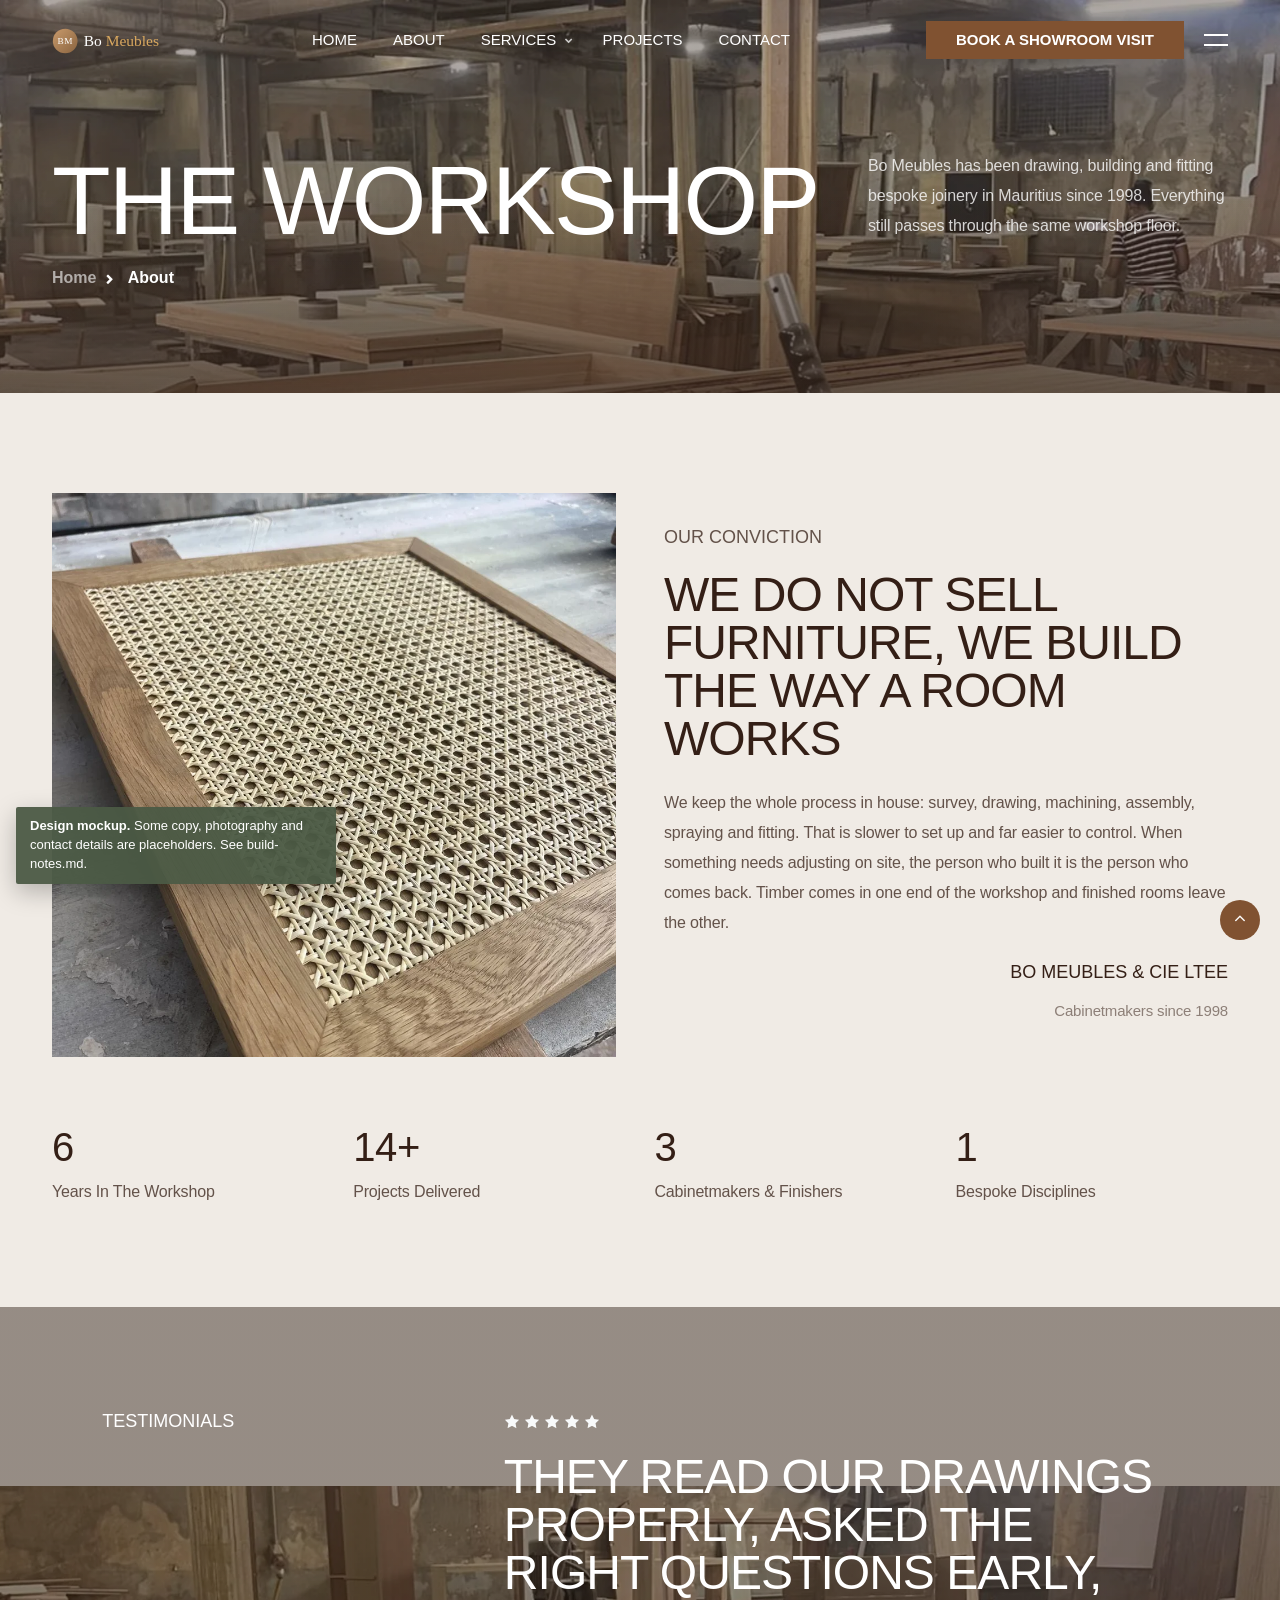
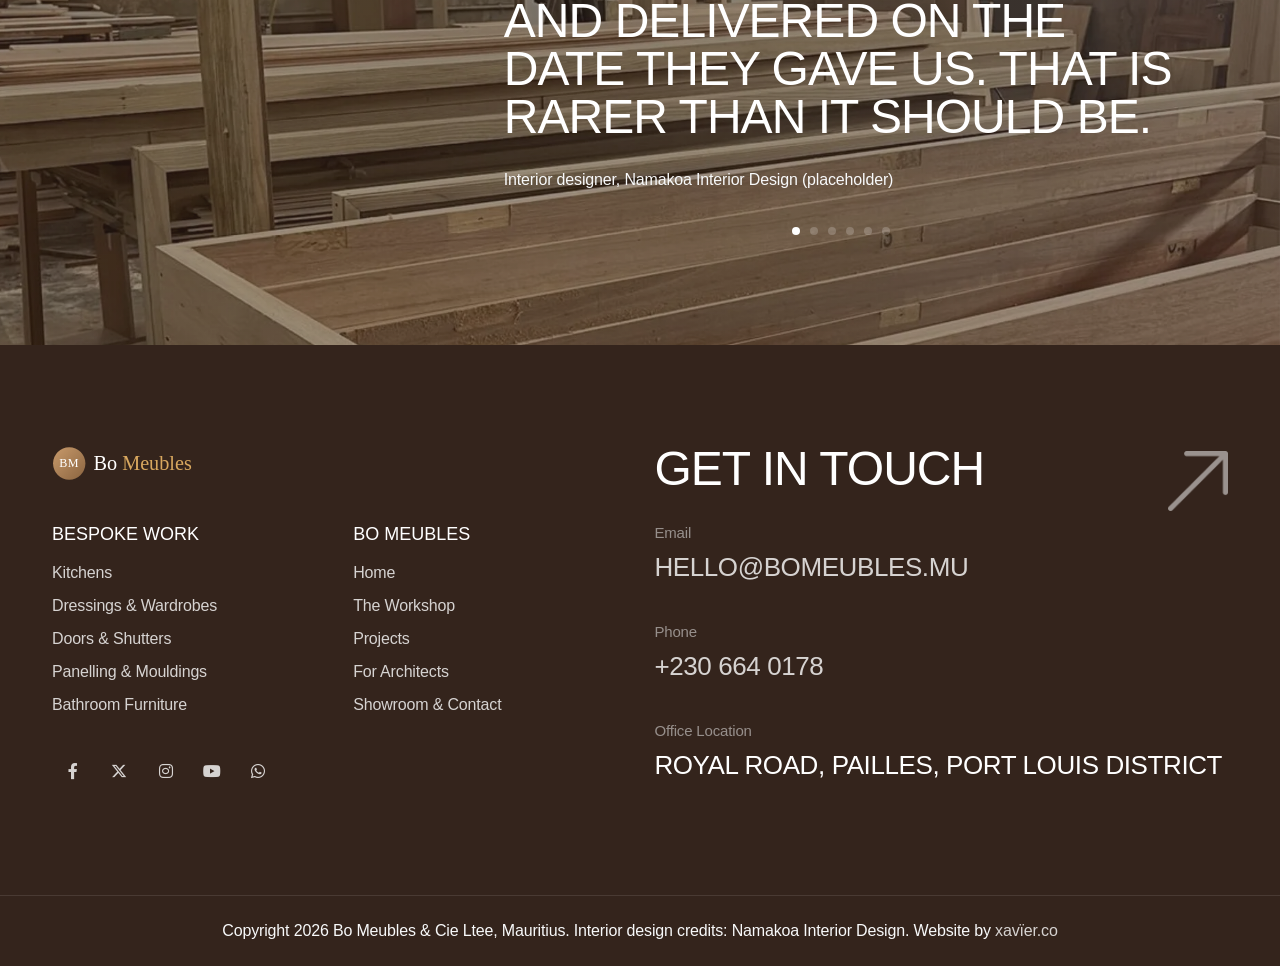
==== about.html @ 4d164673 "Bo Meubles website mockup Static HTML mockup: home, about, services, projects, contact, plus the des" ====
<!DOCTYPE html>
<html lang="en-GB">

<head>
    <title>The workshop | Bo Meubles, Mauritius</title>
    <link rel="icon" href="images/logo.svg" type="image/svg+xml">
    <meta content="text/html;charset=utf-8" http-equiv="Content-Type">
    <meta content="width=device-width, initial-scale=1.0" name="viewport" >
    <meta content="Inside the Bo Meubles workshop: cabinetmakers, finishers and fitters building bespoke joinery in Mauritius since 1998." name="description" >
    <meta content="bespoke furniture Mauritius, made to measure kitchens, cabinetmaker, joinery, dressings, wardrobes" name="keywords" >
    <meta content="Bo Meubles &amp; Cie Ltee" name="author" >
    <!-- CSS Files
    ================================================== -->
    <link href="css/bootstrap.min.css" rel="stylesheet" type="text/css" id="bootstrap">
    <link href="css/plugins.css" rel="stylesheet" type="text/css" >
    <link href="css/style.css" rel="stylesheet" type="text/css" >
    <link href="css/coloring.css" rel="stylesheet" type="text/css" >
    <!-- color scheme -->
    <link id="colors" href="css/colors/scheme-01.css" rel="stylesheet" type="text/css" >
    <link href="css/bo-meubles.css" rel="stylesheet" type="text/css">

</head>

<body>

        <a class="skip-link" href="#content">Skip to content</a>

        <!-- Mockup banner. Remove this div and the .mock-note rule at build. -->
        <div class="mock-note"><strong>Design mockup.</strong> Some copy, photography and contact details are placeholders. See build-notes.md.</div>

        <!-- header begin -->
        <header class="transparent">
            <div class="container">
                <div class="row">
                    <div class="col-md-12">
                        <div class="de-flex sm-pt10">
                            <div class="de-flex-col">
                                <!-- logo begin -->
                                <div id="logo">
                                    <a href="index.html">
                                        <img class="logo-main" src="images/logo-white.svg" alt="Bo Meubles" >
                                        <img class="logo-scroll" src="images/logo-white.svg" alt="Bo Meubles" >
                                        <img class="logo-mobile" src="images/logo-white.svg" alt="Bo Meubles" >
                                    </a>
                                </div>
                                <!-- logo end -->
                            </div>
                            <div class="de-flex-col header-col-mid">
                                <!-- mainemenu begin -->
                                <ul id="mainmenu">
                                    <li><a class="menu-item" href="index.html">Home</a></li>
                                    <li><a class="menu-item" href="about.html">About</a></li>
                                    <li><a class="menu-item" href="services.html">Services</a>
                                        <ul>
                                            <li><a href="services.html#kitchens">Kitchens</a></li>
                                            <li><a href="services.html#dressings">Dressings &amp; Wardrobes</a></li>
                                            <li><a href="services.html#doors">Doors, Shutters &amp; Screens</a></li>
                                            <li><a href="services.html#panelling">Panelling &amp; Mouldings</a></li>
                                            <li><a href="services.html#bathroom">Bathroom Furniture</a></li>
                                        </ul>
                                    </li>
                                    <li><a class="menu-item" href="projects.html">Projects</a></li>
                                    <li><a class="menu-item" href="contact.html">Contact</a></li>
                                </ul>
                                <!-- mainmenu end -->
                            </div>
                            <div class="de-flex-col">
                                <div class="menu_side_area">
                                    <a href="contact.html" class="btn-main fx-slide"><span>Book a Showroom Visit</span></a>
                                    <span id="menu-btn"></span>
                                </div>

                                <div id="btn-extra">
                                    <span></span>
                                    <span></span>
                                </div>
                            </div>
                        </div>
                    </div>
                </div>
            </div>
        </header>
        <!-- header close -->
        
        <!-- content begin -->
        <main id="main-content">

            <a href="#" id="back-to-top"></a>
                    
            <!-- page preloader begin -->
            <div id="de-loader"></div>
            <!-- page preloader close -->

            <section class="bg-dark text-light relative jarallax">
                <img src="images/background/2.webp" alt="The main workshop bay with benches and machinery" class="jarallax-img">
                <div class="container relative z-2">
                    <div class="row gy-4 gx-5 align-items-center">
                        <div class="col-md-8">
                            <div class="spacer-double sm-hide"></div>
                            <h1 class="mb-3 wow fadeInUp" data-wow-delay=".2s">The Workshop</h1>
                            <ul class="crumb wow fadeInUp">
                                <li><a href="index.html">Home</a></li>
                                <li class="active">About</li>
                            </ul>   
                        </div>
                        <div class="col-md-4">
                            <p class="mb-0 wow fadeInRight" data-wow-delay=".2s">
                                Bo Meubles has been drawing, building and fitting bespoke joinery in Mauritius since 1998. Everything still passes through the same workshop floor.
                            </p>
                        </div>
                    </div>
                </div>
                <div class="gradient-edge-bottom h-50 op-6"></div>
                <div class="sw-overlay op-5"></div>
            </section>

            <section>
                <div class="container">
                    <div class="row g-4 gx-5 justify-content-end align-items-center">
                        <div class="col-md-6">
                            <div class="relative wow zoomIn overflow-hidden rounded-1">
                                <img src="images/misc/s1.webp" alt="Woven cane panel set into a solid oak frame on the workshop floor" class="w-100 rounded-1 wow scaleIn">
                            </div>
                        </div>
                        <div class="col-md-6">
                            <div class="subtitle">Our Conviction</div>
                            <h2 class="wow fadeInRight" data-wow-delay=".2s">We do not sell furniture, we build the way a room works</h2>
                            <p class="wow fadeInRight" data-wow-delay=".4s">We keep the whole process in house: survey, drawing, machining, assembly, spraying and fitting. That is slower to set up and far easier to control. When something needs adjusting on site, the person who built it is the person who comes back. Timber comes in one end of the workshop and finished rooms leave the other.</p>
                            <div class="text-end wow fadeInRight" data-wow-delay=".6s">
                                <h3 class="hs-5">Bo Meubles &amp; Cie Ltee</h3>
                                <div class="fs-15 op-7">Cabinetmakers since 1998</div>
                            </div>
                        </div>
                    </div>

                    <div class="spacer-double"></div>

                    <div class="row g-4">
                        <div class="col-md-3 col-sm-6">
                            <div class="de_count wow fadeInRight" data-wow-delay=".0s">
                                <h3 class="fs-40 mb-0"><span class="timer" data-to="27" data-speed="3000">0</span></h3>
                                Years In The Workshop
                            </div>
                        </div>
                        <div class="col-md-3 col-sm-6">
                            <div class="de_count wow fadeInRight" data-wow-delay=".2s">
                                <h3 class="fs-40 mb-0"><span class="timer" data-to="60" data-speed="3000">0</span>+</h3>
                                Projects Delivered
                            </div>
                        </div>
                        <div class="col-md-3 col-sm-6">
                            <div class="de_count wow fadeInRight" data-wow-delay=".4s">
                                <h3 class="fs-40 mb-0"><span class="timer" data-to="14" data-speed="3000">0</span></h3>
                                Cabinetmakers &amp; Finishers
                            </div>
                        </div>
                        <div class="col-md-3 col-sm-6">
                            <div class="de_count wow fadeInRight" data-wow-delay=".6s">
                                <h3 class="fs-40 mb-0"><span class="timer" data-to="5" data-speed="3000">0</span></h3>
                                Bespoke Disciplines
                            </div>
                        </div>
                    </div>
                </div>
            </section>

            <section class="text-light jarallax">
                <img src="images/background/1.webp" alt="Stacks of prepared timber inside the Bo Meubles workshop" class="jarallax-img">
                <div class="sw-overlay op-6"></div>
                <div class="container relative z-2">
                    <div class="row g-4 justify-content-center">
                        <div class="col-md-4">
                            <div class="subtitle">
                                Testimonials
                            </div>
                        </div>
                        <div class="col-md-7">
                            <div class="owl-single-dots owl-carousel owl-theme">
                                <div class="item">
                                    <span class="d-stars d-block mb-3">
                                        <i class="icofont-star"></i>
                                        <i class="icofont-star"></i>
                                        <i class="icofont-star"></i>
                                        <i class="icofont-star"></i>
                                        <i class="icofont-star"></i>
                                    </span>
                                    <h2 class="mb-4 wow fadeInUp">They read our drawings properly, asked the right questions early, and delivered on the date they gave us. That is rarer than it should be.</h2>
                                    <span class="wow fadeInUp">Interior designer, Namakoa Interior Design (placeholder)</span>
                                </div>
                                <div class="item">
                                    <span class="d-stars d-block mb-3">
                                        <i class="icofont-star"></i>
                                        <i class="icofont-star"></i>
                                        <i class="icofont-star"></i>
                                        <i class="icofont-star"></i>
                                        <i class="icofont-star"></i>
                                    </span>
                                    <h2 class="mb-4 wow fadeInUp">Our kitchen has an awkward angle in one corner. Nobody else wanted to touch it. Bo Meubles made it look deliberate.</h2>
                                    <span class="wow fadeInUp">Private client, Black River (placeholder)</span>
                                </div>
                                <div class="item">
                                    <span class="d-stars d-block mb-3">
                                        <i class="icofont-star"></i>
                                        <i class="icofont-star"></i>
                                        <i class="icofont-star"></i>
                                        <i class="icofont-star"></i>
                                        <i class="icofont-star"></i>
                                    </span>
                                    <h2 class="mb-4 wow fadeInUp">They built the bar in Mauritius, shipped it to Rodrigues and fitted it themselves. The whole job was one phone number.</h2>
                                    <span class="wow fadeInUp">Operations manager, Tekoma Boutik Hotel (placeholder)</span>
                                </div>
                                <div class="item">
                                    <span class="d-stars d-block mb-3">
                                        <i class="icofont-star"></i>
                                        <i class="icofont-star"></i>
                                        <i class="icofont-star"></i>
                                        <i class="icofont-star"></i>
                                        <i class="icofont-star"></i>
                                    </span>
                                    <h2 class="mb-4 wow fadeInUp">The shop drawings came back dimensioned and on time, so the site programme never slipped because of joinery.</h2>
                                    <span class="wow fadeInUp">Project architect, Moka (placeholder)</span>
                                </div>
                                <div class="item">
                                    <span class="d-stars d-block mb-3">
                                        <i class="icofont-star"></i>
                                        <i class="icofont-star"></i>
                                        <i class="icofont-star"></i>
                                        <i class="icofont-star"></i>
                                        <i class="icofont-star"></i>
                                    </span>
                                    <h2 class="mb-4 wow fadeInUp">Two years on, every drawer still closes the way it did on the first day. That is what we paid for.</h2>
                                    <span class="wow fadeInUp">Private client, Mont Choisy (placeholder)</span>
                                </div>
                                <div class="item">
                                    <span class="d-stars d-block mb-3">
                                        <i class="icofont-star"></i>
                                        <i class="icofont-star"></i>
                                        <i class="icofont-star"></i>
                                        <i class="icofont-star"></i>
                                        <i class="icofont-star"></i>
                                    </span>
                                    <h2 class="mb-4 wow fadeInUp">We asked them to match a cornice profile from an old colonial house. They machined it and you cannot tell the new from the old.</h2>
                                    <span class="wow fadeInUp">Private client, Port Louis (placeholder)</span>
                                </div>
                            </div>
                        </div>
                    </div>
                </div>
            </section>
            
            <!-- Blog section removed: Bo Meubles has no blog. See build-notes.md. -->
            

            
            
        </main>
        <!-- content close -->

        <!-- overlay content begin -->
        <div id="extra-wrap" class="bg-dark text-light">
            <div id="btn-close">
                <span></span>
                <span></span>
            </div>

            <div id="extra-content">
                <img src="images/logo-white.svg" alt="Bo Meubles" class="w-150px">

                <div class="spacer-30-line"></div>

                <h4 class="mb-3">Selected Work</h4>

                <div class="row g-4">
                    <div class="col-lg-6">
                        <div class="hover">
                            <div class="relative overflow-hidden">
                                <a href="projects.html" class="d-block hover relative text-light">
                                    <img src="images/misc/up-right-arrow.webp" class="abs w-40 p-4 z-2 top-0 end-0 p-4 hover-op-1" alt="">
                                    <div class="relative overflow-hidden rounded-1 wow scaleIn" data-wow-duration="1.5s">
                                        <img src="images/projects-wide/1.webp" alt="Arched built-in wall library with integrated lighting behind a rust coloured sofa" class="w-100 hover-scale-1-2">
                                    </div>
                                    <div class="gradient-edge-top op-5 h-70"></div>
                                </a>
                            </div>
                        </div>                            
                    </div>

                    <div class="col-lg-6">
                        <div class="hover">
                            <div class="relative overflow-hidden">
                                <a href="projects.html" class="d-block hover relative text-light">
                                    <img src="images/misc/up-right-arrow.webp" class="abs w-40 p-4 z-2 top-0 end-0 p-4 hover-op-1" alt="">
                                    <div class="relative overflow-hidden rounded-1 wow scaleIn" data-wow-duration="1.5s">
                                        <img src="images/projects-wide/2.webp" alt="Reception desk in stone and timber behind a slatted screen at the Necker offices" class="w-100 hover-scale-1-2">
                                    </div>
                                    <div class="gradient-edge-top op-5 h-70"></div>
                                </a>
                            </div>
                        </div>                            
                    </div>

                    <div class="col-lg-6">
                        <div class="hover">
                            <div class="relative overflow-hidden">
                                <a href="projects.html" class="d-block hover relative text-light">
                                    <img src="images/misc/up-right-arrow.webp" class="abs w-40 p-4 z-2 top-0 end-0 p-4 hover-op-1" alt="">
                                    <div class="relative overflow-hidden rounded-1 wow scaleIn" data-wow-duration="1.5s">
                                        <img src="images/projects-wide/3.webp" alt="Hotel bar with a dark timber counter and woven pendant lights at Tekoma" class="w-100 hover-scale-1-2">
                                    </div>
                                    <div class="gradient-edge-top op-5 h-70"></div>
                                </a>
                            </div>
                        </div>                            
                    </div>

                    <div class="col-lg-6">
                        <div class="hover">
                            <div class="relative overflow-hidden">
                                <a href="projects.html" class="d-block hover relative text-light">
                                    <img src="images/misc/up-right-arrow.webp" class="abs w-40 p-4 z-2 top-0 end-0 p-4 hover-op-1" alt="">
                                    <div class="relative overflow-hidden rounded-1 wow scaleIn" data-wow-duration="1.5s">
                                        <img src="images/projects-wide/4.webp" alt="Open plan living space with fitted joinery and a built-in timber desk" class="w-100 hover-scale-1-2">
                                    </div>
                                    <div class="gradient-edge-top op-5 h-70"></div>
                                </a>
                            </div>
                        </div>                            
                    </div>


                </div>

                <div class="spacer-30-line"></div>

                <h4 class="mb-3">What We Make</h4>

                <ul class="ul-check">
                    <li><a href="services.html#kitchens">Kitchens</a></li>
                    <li><a href="services.html#dressings">Dressings &amp; Wardrobes</a></li>
                    <li><a href="services.html#doors">Doors, Shutters &amp; Screens</a></li>
                    <li><a href="services.html#panelling">Panelling &amp; Mouldings</a></li>
                    <li><a href="services.html#bathroom">Bathroom Furniture</a></li>
                    <li><a href="services.html#commercial">Commercial Fit-Outs</a></li>
                </ul>


                <div class="spacer-30-line"></div>

                <h4>Contact Us</h4>
                <div><i class="icofont-clock-time me-2 id-color"></i>Monday to Friday 08.00 - 16.30, Saturday 08.00 - 12.00</div>
                <div><i class="icofont-location-pin me-2 id-color"></i>Royal Road, Pailles, Port Louis District</div>
                <div><i class="icofont-envelope me-2 id-color"></i><a href="mailto:hello@bomeubles.mu">hello@bomeubles.mu</a></div>

                <div class="spacer-30-line"></div>

                <h4>About Bo Meubles</h4>
                <p>Bo Meubles is a Mauritian cabinetmaker. We draw, build and fit bespoke kitchens, dressings, doors, panelling and furniture for private houses, offices and hotels. Everything is measured on site, made in our own workshop and installed by the people who built it.</p>

                <div class="social-icons">
                    <a href="#"><i class="fa-brands fa-facebook-f"></i></a>
                    <a href="#"><i class="fa-brands fa-x-twitter"></i></a>
                    <a href="#"><i class="fa-brands fa-instagram"></i></a>
                    <a href="#"><i class="fa-brands fa-youtube"></i></a>
                    <a href="https://wa.me/2306640178" aria-label="WhatsApp"><i class="fa-brands fa-whatsapp"></i></a>
                </div>
            </div>
        </div>
        <!-- overlay content end -->
        
        <!-- footer begin -->
        <footer class="text-light section-dark">
            <div class="container">
                <div class="row g-4 justify-content-between">
                    <div class="col-md-6">
                        <img src="images/logo-white.svg" alt="Bo Meubles" class="w-170px mb-2">
                        <div class="spacer-single"></div>
                        <div class="row g-4">
                            <div class="col-md-6">
                                <div class="widget">
                                    <h2 class="hs-5">Bespoke Work</h2>
                                    <ul>
                                        <li><a href="services.html#kitchens">Kitchens</a></li>
                                        <li><a href="services.html#dressings">Dressings &amp; Wardrobes</a></li>
                                        <li><a href="services.html#doors">Doors &amp; Shutters</a></li>
                                        <li><a href="services.html#panelling">Panelling &amp; Mouldings</a></li>
                                        <li><a href="services.html#bathroom">Bathroom Furniture</a></li>
                                    </ul>
                                </div>
                            </div>

                            <div class="col-md-6">
                                <div class="widget">
                                    <h2 class="hs-5">Bo Meubles</h2>
                                    <ul>
                                        <li><a href="index.html">Home</a></li>
                                        <li><a href="about.html">The Workshop</a></li>
                                        <li><a href="projects.html">Projects</a></li>
                                        <li><a href="about.html#partners">For Architects</a></li>
                                        <li><a href="contact.html">Showroom &amp; Contact</a></li>
                                    </ul>
                                </div>
                            </div>
                        </div>


                        <div class="social-icons mb-sm-30 text-center">
                            <a href="#"><i class="fa-brands fa-facebook-f"></i></a>
                            <a href="#"><i class="fa-brands fa-x-twitter"></i></a>
                            <a href="#"><i class="fa-brands fa-instagram"></i></a>
                            <a href="#"><i class="fa-brands fa-youtube"></i></a>
                            <a href="https://wa.me/2306640178" aria-label="WhatsApp"><i class="fa-brands fa-whatsapp"></i></a>
                        </div>
                    </div>

                    <div class="col-md-6">
                        <div class="d-flex align-items-center justify-content-between">
                            <h2>Get in Touch</h2>
                            <img src="images/ui/up-right-arrow.webp" class="w-60px op-5" alt="">
                        </div>

                        <div class="widget">
                            <div class="op-5 fs-15">Email</div>
                            <h3><a href="mailto:hello@bomeubles.mu">hello@bomeubles.mu</a></h3>

                            <div class="spacer-20"></div>      

                            <div class="op-5 fs-15">Phone</div>
                            <h3><a href="tel:+2306640178">+230 664 0178</a></h3>

                            <div class="spacer-20"></div>

                            <div class="op-5 fs-15">Office Location</div>
                            <h3>Royal Road, Pailles, Port Louis District</h3>

                            <div class="spacer-20"></div>
                      
                        </div>
                    </div>
                </div>
            </div>
            <div class="subfooter">
                <div class="container">
                    <div class="row">
                        <div class="col-md-12 text-center">
                            Copyright 2026 Bo Meubles &amp; Cie Ltee, Mauritius. Interior design credits: Namakoa Interior Design. Website by <a href="https://xavïer.co/?ref=bo-meubles">xavïer.co</a>
                        </div>
                    </div>
                </div>
            </div>
        </footer>
        <!-- footer close -->
    
    <!-- Javascript Files
    ================================================== -->
    <script src="js/vendors.js"></script>
    <script src="js/designesia.js"></script>
    

</body>

</html>
---- css/plugins.css ----
@charset "UTF-8";
/*!
 * animate.css -http://daneden.me/animate
 * Version - 3.5.1
 * Licensed under the MIT license - http://opensource.org/licenses/MIT
 *
 * Copyright (c) 2016 Daniel Eden
 */
 .animated{-webkit-animation-duration:.8s;animation-duration:.8s;-webkit-animation-fill-mode:both;animation-fill-mode:both}.animated.infinite{-webkit-animation-iteration-count:infinite;animation-iteration-count:infinite}.animated.hinge{-webkit-animation-duration:2s;animation-duration:2s}.animated.flipOutX,.animated.flipOutY,.animated.bounceIn,.animated.bounceOut{-webkit-animation-duration:.75s;animation-duration:.75s}@-webkit-keyframes bounce{from,20%,53%,80%,to{-webkit-animation-timing-function:cubic-bezier(.215,.61,.355,1);animation-timing-function:cubic-bezier(.215,.61,.355,1);-webkit-transform:translate3d(0,0,0);transform:translate3d(0,0,0)}40%,43%{-webkit-animation-timing-function:cubic-bezier(.755,.05,.855,.06);animation-timing-function:cubic-bezier(.755,.05,.855,.06);-webkit-transform:translate3d(0,-30px,0);transform:translate3d(0,-30px,0)}70%{-webkit-animation-timing-function:cubic-bezier(.755,.05,.855,.06);animation-timing-function:cubic-bezier(.755,.05,.855,.06);-webkit-transform:translate3d(0,-15px,0);transform:translate3d(0,-15px,0)}90%{-webkit-transform:translate3d(0,-4px,0);transform:translate3d(0,-4px,0)}}@keyframes bounce{from,20%,53%,80%,to{-webkit-animation-timing-function:cubic-bezier(.215,.61,.355,1);animation-timing-function:cubic-bezier(.215,.61,.355,1);-webkit-transform:translate3d(0,0,0);transform:translate3d(0,0,0)}40%,43%{-webkit-animation-timing-function:cubic-bezier(.755,.05,.855,.06);animation-timing-function:cubic-bezier(.755,.05,.855,.06);-webkit-transform:translate3d(0,-30px,0);transform:translate3d(0,-30px,0)}70%{-webkit-animation-timing-function:cubic-bezier(.755,.05,.855,.06);animation-timing-function:cubic-bezier(.755,.05,.855,.06);-webkit-transform:translate3d(0,-15px,0);transform:translate3d(0,-15px,0)}90%{-webkit-transform:translate3d(0,-4px,0);transform:translate3d(0,-4px,0)}}.bounce{-webkit-animation-name:bounce;animation-name:bounce;-webkit-transform-origin:center bottom;transform-origin:center bottom}@-webkit-keyframes flash{from,50%,to{opacity:1}25%,75%{opacity:0}}@keyframes flash{from,50%,to{opacity:1}25%,75%{opacity:0}}.flash{-webkit-animation-name:flash;animation-name:flash}@-webkit-keyframes pulse{from{-webkit-transform:scale3d(1,1,1);transform:scale3d(1,1,1)}50%{-webkit-transform:scale3d(1.05,1.05,1.05);transform:scale3d(1.05,1.05,1.05)}to{-webkit-transform:scale3d(1,1,1);transform:scale3d(1,1,1)}}@keyframes pulse{from{-webkit-transform:scale3d(1,1,1);transform:scale3d(1,1,1)}50%{-webkit-transform:scale3d(1.05,1.05,1.05);transform:scale3d(1.05,1.05,1.05)}to{-webkit-transform:scale3d(1,1,1);transform:scale3d(1,1,1)}}.pulse{-webkit-animation-name:pulse;animation-name:pulse}@-webkit-keyframes rubberBand{from{-webkit-transform:scale3d(1,1,1);transform:scale3d(1,1,1)}30%{-webkit-transform:scale3d(1.25,.75,1);transform:scale3d(1.25,.75,1)}40%{-webkit-transform:scale3d(.75,1.25,1);transform:scale3d(.75,1.25,1)}50%{-webkit-transform:scale3d(1.15,.85,1);transform:scale3d(1.15,.85,1)}65%{-webkit-transform:scale3d(.95,1.05,1);transform:scale3d(.95,1.05,1)}75%{-webkit-transform:scale3d(1.05,.95,1);transform:scale3d(1.05,.95,1)}to{-webkit-transform:scale3d(1,1,1);transform:scale3d(1,1,1)}}@keyframes rubberBand{from{-webkit-transform:scale3d(1,1,1);transform:scale3d(1,1,1)}30%{-webkit-transform:scale3d(1.25,.75,1);transform:scale3d(1.25,.75,1)}40%{-webkit-transform:scale3d(.75,1.25,1);transform:scale3d(.75,1.25,1)}50%{-webkit-transform:scale3d(1.15,.85,1);transform:scale3d(1.15,.85,1)}65%{-webkit-transform:scale3d(.95,1.05,1);transform:scale3d(.95,1.05,1)}75%{-webkit-transform:scale3d(1.05,.95,1);transform:scale3d(1.05,.95,1)}to{-webkit-transform:scale3d(1,1,1);transform:scale3d(1,1,1)}}.rubberBand{-webkit-animation-name:rubberBand;animation-name:rubberBand}@-webkit-keyframes shake{from,to{-webkit-transform:translate3d(0,0,0);transform:translate3d(0,0,0)}10%,30%,50%,70%,90%{-webkit-transform:translate3d(-10px,0,0);transform:translate3d(-10px,0,0)}20%,40%,60%,80%{-webkit-transform:translate3d(10px,0,0);transform:translate3d(10px,0,0)}}@keyframes shake{from,to{-webkit-transform:translate3d(0,0,0);transform:translate3d(0,0,0)}10%,30%,50%,70%,90%{-webkit-transform:translate3d(-10px,0,0);transform:translate3d(-10px,0,0)}20%,40%,60%,80%{-webkit-transform:translate3d(10px,0,0);transform:translate3d(10px,0,0)}}.shake{-webkit-animation-name:shake;animation-name:shake}@-webkit-keyframes headShake{0%{-webkit-transform:translateX(0);transform:translateX(0)}6.5%{-webkit-transform:translateX(-6px) rotateY(-9deg);transform:translateX(-6px) rotateY(-9deg)}18.5%{-webkit-transform:translateX(5px) rotateY(7deg);transform:translateX(5px) rotateY(7deg)}31.5%{-webkit-transform:translateX(-3px) rotateY(-5deg);transform:translateX(-3px) rotateY(-5deg)}43.5%{-webkit-transform:translateX(2px) rotateY(3deg);transform:translateX(2px) rotateY(3deg)}50%{-webkit-transform:translateX(0);transform:translateX(0)}}@keyframes headShake{0%{-webkit-transform:translateX(0);transform:translateX(0)}6.5%{-webkit-transform:translateX(-6px) rotateY(-9deg);transform:translateX(-6px) rotateY(-9deg)}18.5%{-webkit-transform:translateX(5px) rotateY(7deg);transform:translateX(5px) rotateY(7deg)}31.5%{-webkit-transform:translateX(-3px) rotateY(-5deg);transform:translateX(-3px) rotateY(-5deg)}43.5%{-webkit-transform:translateX(2px) rotateY(3deg);transform:translateX(2px) rotateY(3deg)}50%{-webkit-transform:translateX(0);transform:translateX(0)}}.headShake{-webkit-animation-timing-function:ease-in-out;animation-timing-function:ease-in-out;-webkit-animation-name:headShake;animation-name:headShake}@-webkit-keyframes swing{20%{-webkit-transform:rotate3d(0,0,1,15deg);transform:rotate3d(0,0,1,15deg)}40%{-webkit-transform:rotate3d(0,0,1,-10deg);transform:rotate3d(0,0,1,-10deg)}60%{-webkit-transform:rotate3d(0,0,1,5deg);transform:rotate3d(0,0,1,5deg)}80%{-webkit-transform:rotate3d(0,0,1,-5deg);transform:rotate3d(0,0,1,-5deg)}to{-webkit-transform:rotate3d(0,0,1,0deg);transform:rotate3d(0,0,1,0deg)}}@keyframes swing{20%{-webkit-transform:rotate3d(0,0,1,15deg);transform:rotate3d(0,0,1,15deg)}40%{-webkit-transform:rotate3d(0,0,1,-10deg);transform:rotate3d(0,0,1,-10deg)}60%{-webkit-transform:rotate3d(0,0,1,5deg);transform:rotate3d(0,0,1,5deg)}80%{-webkit-transform:rotate3d(0,0,1,-5deg);transform:rotate3d(0,0,1,-5deg)}to{-webkit-transform:rotate3d(0,0,1,0deg);transform:rotate3d(0,0,1,0deg)}}.swing{-webkit-transform-origin:top center;transform-origin:top center;-webkit-animation-name:swing;animation-name:swing}@-webkit-keyframes tada{from{-webkit-transform:scale3d(1,1,1);transform:scale3d(1,1,1)}10%,20%{-webkit-transform:scale3d(.9,.9,.9) rotate3d(0,0,1,-3deg);transform:scale3d(.9,.9,.9) rotate3d(0,0,1,-3deg)}30%,50%,70%,90%{-webkit-transform:scale3d(1.1,1.1,1.1) rotate3d(0,0,1,3deg);transform:scale3d(1.1,1.1,1.1) rotate3d(0,0,1,3deg)}40%,60%,80%{-webkit-transform:scale3d(1.1,1.1,1.1) rotate3d(0,0,1,-3deg);transform:scale3d(1.1,1.1,1.1) rotate3d(0,0,1,-3deg)}to{-webkit-transform:scale3d(1,1,1);transform:scale3d(1,1,1)}}@keyframes tada{from{-webkit-transform:scale3d(1,1,1);transform:scale3d(1,1,1)}10%,20%{-webkit-transform:scale3d(.9,.9,.9) rotate3d(0,0,1,-3deg);transform:scale3d(.9,.9,.9) rotate3d(0,0,1,-3deg)}30%,50%,70%,90%{-webkit-transform:scale3d(1.1,1.1,1.1) rotate3d(0,0,1,3deg);transform:scale3d(1.1,1.1,1.1) rotate3d(0,0,1,3deg)}40%,60%,80%{-webkit-transform:scale3d(1.1,1.1,1.1) rotate3d(0,0,1,-3deg);transform:scale3d(1.1,1.1,1.1) rotate3d(0,0,1,-3deg)}to{-webkit-transform:scale3d(1,1,1);transform:scale3d(1,1,1)}}.tada{-webkit-animation-name:tada;animation-name:tada}@-webkit-keyframes wobble{from{-webkit-transform:none;transform:none}15%{-webkit-transform:translate3d(-25%,0,0) rotate3d(0,0,1,-5deg);transform:translate3d(-25%,0,0) rotate3d(0,0,1,-5deg)}30%{-webkit-transform:translate3d(20%,0,0) rotate3d(0,0,1,3deg);transform:translate3d(20%,0,0) rotate3d(0,0,1,3deg)}45%{-webkit-transform:translate3d(-15%,0,0) rotate3d(0,0,1,-3deg);transform:translate3d(-15%,0,0) rotate3d(0,0,1,-3deg)}60%{-webkit-transform:translate3d(10%,0,0) rotate3d(0,0,1,2deg);transform:translate3d(10%,0,0) rotate3d(0,0,1,2deg)}75%{-webkit-transform:translate3d(-5%,0,0) rotate3d(0,0,1,-1deg);transform:translate3d(-5%,0,0) rotate3d(0,0,1,-1deg)}to{-webkit-transform:none;transform:none}}@keyframes wobble{from{-webkit-transform:none;transform:none}15%{-webkit-transform:translate3d(-25%,0,0) rotate3d(0,0,1,-5deg);transform:translate3d(-25%,0,0) rotate3d(0,0,1,-5deg)}30%{-webkit-transform:translate3d(20%,0,0) rotate3d(0,0,1,3deg);transform:translate3d(20%,0,0) rotate3d(0,0,1,3deg)}45%{-webkit-transform:translate3d(-15%,0,0) rotate3d(0,0,1,-3deg);transform:translate3d(-15%,0,0) rotate3d(0,0,1,-3deg)}60%{-webkit-transform:translate3d(10%,0,0) rotate3d(0,0,1,2deg);transform:translate3d(10%,0,0) rotate3d(0,0,1,2deg)}75%{-webkit-transform:translate3d(-5%,0,0) rotate3d(0,0,1,-1deg);transform:translate3d(-5%,0,0) rotate3d(0,0,1,-1deg)}to{-webkit-transform:none;transform:none}}.wobble{-webkit-animation-name:wobble;animation-name:wobble}@-webkit-keyframes jello{from,11.1%,to{-webkit-transform:none;transform:none}22.2%{-webkit-transform:skewX(-12.5deg) skewY(-12.5deg);transform:skewX(-12.5deg) skewY(-12.5deg)}33.3%{-webkit-transform:skewX(6.25deg) skewY(6.25deg);transform:skewX(6.25deg) skewY(6.25deg)}44.4%{-webkit-transform:skewX(-3.125deg) skewY(-3.125deg);transform:skewX(-3.125deg) skewY(-3.125deg)}55.5%{-webkit-transform:skewX(1.5625deg) skewY(1.5625deg);transform:skewX(1.5625deg) skewY(1.5625deg)}66.6%{-webkit-transform:skewX(-0.78125deg) skewY(-0.78125deg);transform:skewX(-0.78125deg) skewY(-0.78125deg)}77.7%{-webkit-transform:skewX(0.390625deg) skewY(0.390625deg);transform:skewX(0.390625deg) skewY(0.390625deg)}88.8%{-webkit-transform:skewX(-0.1953125deg) skewY(-0.1953125deg);transform:skewX(-0.1953125deg) skewY(-0.1953125deg)}}@keyframes jello{from,11.1%,to{-webkit-transform:none;transform:none}22.2%{-webkit-transform:skewX(-12.5deg) skewY(-12.5deg);transform:skewX(-12.5deg) skewY(-12.5deg)}33.3%{-webkit-transform:skewX(6.25deg) skewY(6.25deg);transform:skewX(6.25deg) skewY(6.25deg)}44.4%{-webkit-transform:skewX(-3.125deg) skewY(-3.125deg);transform:skewX(-3.125deg) skewY(-3.125deg)}55.5%{-webkit-transform:skewX(1.5625deg) skewY(1.5625deg);transform:skewX(1.5625deg) skewY(1.5625deg)}66.6%{-webkit-transform:skewX(-0.78125deg) skewY(-0.78125deg);transform:skewX(-0.78125deg) skewY(-0.78125deg)}77.7%{-webkit-transform:skewX(0.390625deg) skewY(0.390625deg);transform:skewX(0.390625deg) skewY(0.390625deg)}88.8%{-webkit-transform:skewX(-0.1953125deg) skewY(-0.1953125deg);transform:skewX(-0.1953125deg) skewY(-0.1953125deg)}}.jello{-webkit-animation-name:jello;animation-name:jello;-webkit-transform-origin:center;transform-origin:center}@-webkit-keyframes bounceIn{from,20%,40%,60%,80%,to{-webkit-animation-timing-function:cubic-bezier(.215,.61,.355,1);animation-timing-function:cubic-bezier(.215,.61,.355,1)}0%{opacity:0;-webkit-transform:scale3d(.3,.3,.3);transform:scale3d(.3,.3,.3)}20%{-webkit-transform:scale3d(1.1,1.1,1.1);transform:scale3d(1.1,1.1,1.1)}40%{-webkit-transform:scale3d(.9,.9,.9);transform:scale3d(.9,.9,.9)}60%{opacity:1;-webkit-transform:scale3d(1.03,1.03,1.03);transform:scale3d(1.03,1.03,1.03)}80%{-webkit-transform:scale3d(.97,.97,.97);transform:scale3d(.97,.97,.97)}to{opacity:1;-webkit-transform:scale3d(1,1,1);transform:scale3d(1,1,1)}}@keyframes bounceIn{from,20%,40%,60%,80%,to{-webkit-animation-timing-function:cubic-bezier(.215,.61,.355,1);animation-timing-function:cubic-bezier(.215,.61,.355,1)}0%{opacity:0;-webkit-transform:scale3d(.3,.3,.3);transform:scale3d(.3,.3,.3)}20%{-webkit-transform:scale3d(1.1,1.1,1.1);transform:scale3d(1.1,1.1,1.1)}40%{-webkit-transform:scale3d(.9,.9,.9);transform:scale3d(.9,.9,.9)}60%{opacity:1;-webkit-transform:scale3d(1.03,1.03,1.03);transform:scale3d(1.03,1.03,1.03)}80%{-webkit-transform:scale3d(.97,.97,.97);transform:scale3d(.97,.97,.97)}to{opacity:1;-webkit-transform:scale3d(1,1,1);transform:scale3d(1,1,1)}}.bounceIn{-webkit-animation-name:bounceIn;animation-name:bounceIn}@-webkit-keyframes bounceInDown{from,60%,75%,90%,to{-webkit-animation-timing-function:cubic-bezier(.215,.61,.355,1);animation-timing-function:cubic-bezier(.215,.61,.355,1)}0%{opacity:0;-webkit-transform:translate3d(0,-3000px,0);transform:translate3d(0,-3000px,0)}60%{opacity:1;-webkit-transform:translate3d(0,25px,0);transform:translate3d(0,25px,0)}75%{-webkit-transform:translate3d(0,-10px,0);transform:translate3d(0,-10px,0)}90%{-webkit-transform:translate3d(0,5px,0);transform:translate3d(0,5px,0)}to{-webkit-transform:none;transform:none}}@keyframes bounceInDown{from,60%,75%,90%,to{-webkit-animation-timing-function:cubic-bezier(.215,.61,.355,1);animation-timing-function:cubic-bezier(.215,.61,.355,1)}0%{opacity:0;-webkit-transform:translate3d(0,-3000px,0);transform:translate3d(0,-3000px,0)}60%{opacity:1;-webkit-transform:translate3d(0,25px,0);transform:translate3d(0,25px,0)}75%{-webkit-transform:translate3d(0,-10px,0);transform:translate3d(0,-10px,0)}90%{-webkit-transform:translate3d(0,5px,0);transform:translate3d(0,5px,0)}to{-webkit-transform:none;transform:none}}.bounceInDown{-webkit-animation-name:bounceInDown;animation-name:bounceInDown}@-webkit-keyframes bounceInLeft{from,60%,75%,90%,to{-webkit-animation-timing-function:cubic-bezier(.215,.61,.355,1);animation-timing-function:cubic-bezier(.215,.61,.355,1)}0%{opacity:0;-webkit-transform:translate3d(-3000px,0,0);transform:translate3d(-3000px,0,0)}60%{opacity:1;-webkit-transform:translate3d(25px,0,0);transform:translate3d(25px,0,0)}75%{-webkit-transform:translate3d(-10px,0,0);transform:translate3d(-10px,0,0)}90%{-webkit-transform:translate3d(5px,0,0);transform:translate3d(5px,0,0)}to{-webkit-transform:none;transform:none}}@keyframes bounceInLeft{from,60%,75%,90%,to{-webkit-animation-timing-function:cubic-bezier(.215,.61,.355,1);animation-timing-function:cubic-bezier(.215,.61,.355,1)}0%{opacity:0;-webkit-transform:translate3d(-3000px,0,0);transform:translate3d(-3000px,0,0)}60%{opacity:1;-webkit-transform:translate3d(25px,0,0);transform:translate3d(25px,0,0)}75%{-webkit-transform:translate3d(-10px,0,0);transform:translate3d(-10px,0,0)}90%{-webkit-transform:translate3d(5px,0,0);transform:translate3d(5px,0,0)}to{-webkit-transform:none;transform:none}}.bounceInLeft{-webkit-animation-name:bounceInLeft;animation-name:bounceInLeft}@-webkit-keyframes bounceInRight{from,60%,75%,90%,to{-webkit-animation-timing-function:cubic-bezier(.215,.61,.355,1);animation-timing-function:cubic-bezier(.215,.61,.355,1)}from{opacity:0;-webkit-transform:translate3d(3000px,0,0);transform:translate3d(3000px,0,0)}60%{opacity:1;-webkit-transform:translate3d(-25px,0,0);transform:translate3d(-25px,0,0)}75%{-webkit-transform:translate3d(10px,0,0);transform:translate3d(10px,0,0)}90%{-webkit-transform:translate3d(-5px,0,0);transform:translate3d(-5px,0,0)}to{-webkit-transform:none;transform:none}}@keyframes bounceInRight{from,60%,75%,90%,to{-webkit-animation-timing-function:cubic-bezier(.215,.61,.355,1);animation-timing-function:cubic-bezier(.215,.61,.355,1)}from{opacity:0;-webkit-transform:translate3d(3000px,0,0);transform:translate3d(3000px,0,0)}60%{opacity:1;-webkit-transform:translate3d(-25px,0,0);transform:translate3d(-25px,0,0)}75%{-webkit-transform:translate3d(10px,0,0);transform:translate3d(10px,0,0)}90%{-webkit-transform:translate3d(-5px,0,0);transform:translate3d(-5px,0,0)}to{-webkit-transform:none;transform:none}}.bounceInRight{-webkit-animation-name:bounceInRight;animation-name:bounceInRight}@-webkit-keyframes bounceInUp{from,60%,75%,90%,to{-webkit-animation-timing-function:cubic-bezier(.215,.61,.355,1);animation-timing-function:cubic-bezier(.215,.61,.355,1)}from{opacity:0;-webkit-transform:translate3d(0,3000px,0);transform:translate3d(0,3000px,0)}60%{opacity:1;-webkit-transform:translate3d(0,-20px,0);transform:translate3d(0,-20px,0)}75%{-webkit-transform:translate3d(0,10px,0);transform:translate3d(0,10px,0)}90%{-webkit-transform:translate3d(0,-5px,0);transform:translate3d(0,-5px,0)}to{-webkit-transform:translate3d(0,0,0);transform:translate3d(0,0,0)}}@keyframes bounceInUp{from,60%,75%,90%,to{-webkit-animation-timing-function:cubic-bezier(.215,.61,.355,1);animation-timing-function:cubic-bezier(.215,.61,.355,1)}from{opacity:0;-webkit-transform:translate3d(0,3000px,0);transform:translate3d(0,3000px,0)}60%{opacity:1;-webkit-transform:translate3d(0,-20px,0);transform:translate3d(0,-20px,0)}75%{-webkit-transform:translate3d(0,10px,0);transform:translate3d(0,10px,0)}90%{-webkit-transform:translate3d(0,-5px,0);transform:translate3d(0,-5px,0)}to{-webkit-transform:translate3d(0,0,0);transform:translate3d(0,0,0)}}.bounceInUp{-webkit-animation-name:bounceInUp;animation-name:bounceInUp}@-webkit-keyframes bounceOut{20%{-webkit-transform:scale3d(.9,.9,.9);transform:scale3d(.9,.9,.9)}50%,55%{opacity:1;-webkit-transform:scale3d(1.1,1.1,1.1);transform:scale3d(1.1,1.1,1.1)}to{opacity:0;-webkit-transform:scale3d(.3,.3,.3);transform:scale3d(.3,.3,.3)}}@keyframes bounceOut{20%{-webkit-transform:scale3d(.9,.9,.9);transform:scale3d(.9,.9,.9)}50%,55%{opacity:1;-webkit-transform:scale3d(1.1,1.1,1.1);transform:scale3d(1.1,1.1,1.1)}to{opacity:0;-webkit-transform:scale3d(.3,.3,.3);transform:scale3d(.3,.3,.3)}}.bounceOut{-webkit-animation-name:bounceOut;animation-name:bounceOut}@-webkit-keyframes bounceOutDown{20%{-webkit-transform:translate3d(0,10px,0);transform:translate3d(0,10px,0)}40%,45%{opacity:1;-webkit-transform:translate3d(0,-20px,0);transform:translate3d(0,-20px,0)}to{opacity:0;-webkit-transform:translate3d(0,2000px,0);transform:translate3d(0,2000px,0)}}@keyframes bounceOutDown{20%{-webkit-transform:translate3d(0,10px,0);transform:translate3d(0,10px,0)}40%,45%{opacity:1;-webkit-transform:translate3d(0,-20px,0);transform:translate3d(0,-20px,0)}to{opacity:0;-webkit-transform:translate3d(0,2000px,0);transform:translate3d(0,2000px,0)}}.bounceOutDown{-webkit-animation-name:bounceOutDown;animation-name:bounceOutDown}@-webkit-keyframes bounceOutLeft{20%{opacity:1;-webkit-transform:translate3d(20px,0,0);transform:translate3d(20px,0,0)}to{opacity:0;-webkit-transform:translate3d(-2000px,0,0);transform:translate3d(-2000px,0,0)}}@keyframes bounceOutLeft{20%{opacity:1;-webkit-transform:translate3d(20px,0,0);transform:translate3d(20px,0,0)}to{opacity:0;-webkit-transform:translate3d(-2000px,0,0);transform:translate3d(-2000px,0,0)}}.bounceOutLeft{-webkit-animation-name:bounceOutLeft;animation-name:bounceOutLeft}@-webkit-keyframes bounceOutRight{20%{opacity:1;-webkit-transform:translate3d(-20px,0,0);transform:translate3d(-20px,0,0)}to{opacity:0;-webkit-transform:translate3d(2000px,0,0);transform:translate3d(2000px,0,0)}}@keyframes bounceOutRight{20%{opacity:1;-webkit-transform:translate3d(-20px,0,0);transform:translate3d(-20px,0,0)}to{opacity:0;-webkit-transform:translate3d(2000px,0,0);transform:translate3d(2000px,0,0)}}.bounceOutRight{-webkit-animation-name:bounceOutRight;animation-name:bounceOutRight}@-webkit-keyframes bounceOutUp{20%{-webkit-transform:translate3d(0,-10px,0);transform:translate3d(0,-10px,0)}40%,45%{opacity:1;-webkit-transform:translate3d(0,20px,0);transform:translate3d(0,20px,0)}to{opacity:0;-webkit-transform:translate3d(0,-2000px,0);transform:translate3d(0,-2000px,0)}}@keyframes bounceOutUp{20%{-webkit-transform:translate3d(0,-10px,0);transform:translate3d(0,-10px,0)}40%,45%{opacity:1;-webkit-transform:translate3d(0,20px,0);transform:translate3d(0,20px,0)}to{opacity:0;-webkit-transform:translate3d(0,-2000px,0);transform:translate3d(0,-2000px,0)}}.bounceOutUp{-webkit-animation-name:bounceOutUp;animation-name:bounceOutUp}@-webkit-keyframes fadeIn{from{opacity:0}to{opacity:1}}@keyframes fadeIn{from{opacity:0}to{opacity:1}}.fadeIn{-webkit-animation-name:fadeIn;animation-name:fadeIn}@-webkit-keyframes fadeInDown{from{opacity:0;-webkit-transform:translate3d(0,-30%,0);transform:translate3d(0,-30%,0)}to{opacity:1;-webkit-transform:none;transform:none}}@keyframes fadeInDown{from{opacity:0;-webkit-transform:translate3d(0,-30%,0);transform:translate3d(0,-30%,0)}to{opacity:1;-webkit-transform:none;transform:none}}.fadeInDown{-webkit-animation-name:fadeInDown;animation-name:fadeInDown}@-webkit-keyframes fadeInDownBig{from{opacity:0;-webkit-transform:translate3d(0,-2000px,0);transform:translate3d(0,-2000px,0)}to{opacity:1;-webkit-transform:none;transform:none}}@keyframes fadeInDownBig{from{opacity:0;-webkit-transform:translate3d(0,-2000px,0);transform:translate3d(0,-2000px,0)}to{opacity:1;-webkit-transform:none;transform:none}}.fadeInDownBig{-webkit-animation-name:fadeInDownBig;animation-name:fadeInDownBig}@-webkit-keyframes fadeInLeft{from{opacity:0;-webkit-transform:translate3d(-10%,0,0);transform:translate3d(-10%,0,0)}to{opacity:1;-webkit-transform:none;transform:none}}@keyframes fadeInLeft{from{opacity:0;-webkit-transform:translate3d(-10%,0,0);transform:translate3d(-10%,0,0)}to{opacity:1;-webkit-transform:none;transform:none}}.fadeInLeft{-webkit-animation-name:fadeInLeft;animation-name:fadeInLeft}@-webkit-keyframes fadeInLeftBig{from{opacity:0;-webkit-transform:translate3d(-2000px,0,0);transform:translate3d(-2000px,0,0)}to{opacity:1;-webkit-transform:none;transform:none}}@keyframes fadeInLeftBig{from{opacity:0;-webkit-transform:translate3d(-2000px,0,0);transform:translate3d(-2000px,0,0)}to{opacity:1;-webkit-transform:none;transform:none}}.fadeInLeftBig{-webkit-animation-name:fadeInLeftBig;animation-name:fadeInLeftBig}@-webkit-keyframes fadeInRight{from{opacity:0;-webkit-transform:translate3d(10%,0,0);transform:translate3d(10%,0,0)}to{opacity:1;-webkit-transform:none;transform:none}}@keyframes fadeInRight{from{opacity:0;-webkit-transform:translate3d(10%,0,0);transform:translate3d(10%,0,0)}to{opacity:1;-webkit-transform:none;transform:none}}.fadeInRight{-webkit-animation-name:fadeInRight;animation-name:fadeInRight}@-webkit-keyframes fadeInRightBig{from{opacity:0;-webkit-transform:translate3d(2000px,0,0);transform:translate3d(2000px,0,0)}to{opacity:1;-webkit-transform:none;transform:none}}@keyframes fadeInRightBig{from{opacity:0;-webkit-transform:translate3d(2000px,0,0);transform:translate3d(2000px,0,0)}to{opacity:1;-webkit-transform:none;transform:none}}.fadeInRightBig{-webkit-animation-name:fadeInRightBig;animation-name:fadeInRightBig}@-webkit-keyframes fadeInUp{from{opacity:0;-webkit-transform:translate3d(0,30%,0);transform:translate3d(0,30%,0)}to{opacity:1;-webkit-transform:none;transform:none}}@keyframes fadeInUp{from{opacity:0;-webkit-transform:translate3d(0,30%,0);transform:translate3d(0,30%,0)}to{opacity:1;-webkit-transform:none;transform:none}}.fadeInUp{-webkit-animation-name:fadeInUp;animation-name:fadeInUp}@-webkit-keyframes fadeInUpBig{from{opacity:0;-webkit-transform:translate3d(0,2000px,0);transform:translate3d(0,2000px,0)}to{opacity:1;-webkit-transform:none;transform:none}}@keyframes fadeInUpBig{from{opacity:0;-webkit-transform:translate3d(0,2000px,0);transform:translate3d(0,2000px,0)}to{opacity:1;-webkit-transform:none;transform:none}}.fadeInUpBig{-webkit-animation-name:fadeInUpBig;animation-name:fadeInUpBig}@-webkit-keyframes fadeOut{from{opacity:1}to{opacity:0}}@keyframes fadeOut{from{opacity:1}to{opacity:0}}.fadeOut{-webkit-animation-name:fadeOut;animation-name:fadeOut}@-webkit-keyframes fadeOutDown{from{opacity:1}to{opacity:0;-webkit-transform:translate3d(0,30%,0);transform:translate3d(0,30%,0)}}@keyframes fadeOutDown{from{opacity:1}to{opacity:0;-webkit-transform:translate3d(0,30%,0);transform:translate3d(0,30%,0)}}.fadeOutDown{-webkit-animation-name:fadeOutDown;animation-name:fadeOutDown}@-webkit-keyframes fadeOutDownBig{from{opacity:1}to{opacity:0;-webkit-transform:translate3d(0,2000px,0);transform:translate3d(0,2000px,0)}}@keyframes fadeOutDownBig{from{opacity:1}to{opacity:0;-webkit-transform:translate3d(0,2000px,0);transform:translate3d(0,2000px,0)}}.fadeOutDownBig{-webkit-animation-name:fadeOutDownBig;animation-name:fadeOutDownBig}@-webkit-keyframes fadeOutLeft{from{opacity:1}to{opacity:0;-webkit-transform:translate3d(-10%,0,0);transform:translate3d(-10%,0,0)}}@keyframes fadeOutLeft{from{opacity:1}to{opacity:0;-webkit-transform:translate3d(-10%,0,0);transform:translate3d(-10%,0,0)}}.fadeOutLeft{-webkit-animation-name:fadeOutLeft;animation-name:fadeOutLeft}@-webkit-keyframes fadeOutLeftBig{from{opacity:1}to{opacity:0;-webkit-transform:translate3d(-2000px,0,0);transform:translate3d(-2000px,0,0)}}@keyframes fadeOutLeftBig{from{opacity:1}to{opacity:0;-webkit-transform:translate3d(-2000px,0,0);transform:translate3d(-2000px,0,0)}}.fadeOutLeftBig{-webkit-animation-name:fadeOutLeftBig;animation-name:fadeOutLeftBig}@-webkit-keyframes fadeOutRight{from{opacity:1}to{opacity:0;-webkit-transform:translate3d(10%,0,0);transform:translate3d(10%,0,0)}}@keyframes fadeOutRight{from{opacity:1}to{opacity:0;-webkit-transform:translate3d(10%,0,0);transform:translate3d(10%,0,0)}}.fadeOutRight{-webkit-animation-name:fadeOutRight;animation-name:fadeOutRight}@-webkit-keyframes fadeOutRightBig{from{opacity:1}to{opacity:0;-webkit-transform:translate3d(2000px,0,0);transform:translate3d(2000px,0,0)}}@keyframes fadeOutRightBig{from{opacity:1}to{opacity:0;-webkit-transform:translate3d(2000px,0,0);transform:translate3d(2000px,0,0)}}.fadeOutRightBig{-webkit-animation-name:fadeOutRightBig;animation-name:fadeOutRightBig}@-webkit-keyframes fadeOutUp{from{opacity:1}to{opacity:0;-webkit-transform:translate3d(0,-30%,0);transform:translate3d(0,-30%,0)}}@keyframes fadeOutUp{from{opacity:1}to{opacity:0;-webkit-transform:translate3d(0,-30%,0);transform:translate3d(0,-30%,0)}}.fadeOutUp{-webkit-animation-name:fadeOutUp;animation-name:fadeOutUp}@-webkit-keyframes fadeOutUpBig{from{opacity:1}to{opacity:0;-webkit-transform:translate3d(0,-2000px,0);transform:translate3d(0,-2000px,0)}}@keyframes fadeOutUpBig{from{opacity:1}to{opacity:0;-webkit-transform:translate3d(0,-2000px,0);transform:translate3d(0,-2000px,0)}}.fadeOutUpBig{-webkit-animation-name:fadeOutUpBig;animation-name:fadeOutUpBig}@-webkit-keyframes flip{from{-webkit-transform:perspective(400px) rotate3d(0,1,0,-360deg);transform:perspective(400px) rotate3d(0,1,0,-360deg);-webkit-animation-timing-function:ease-out;animation-timing-function:ease-out}40%{-webkit-transform:perspective(400px) translate3d(0,0,150px) rotate3d(0,1,0,-190deg);transform:perspective(400px) translate3d(0,0,150px) rotate3d(0,1,0,-190deg);-webkit-animation-timing-function:ease-out;animation-timing-function:ease-out}50%{-webkit-transform:perspective(400px) translate3d(0,0,150px) rotate3d(0,1,0,-170deg);transform:perspective(400px) translate3d(0,0,150px) rotate3d(0,1,0,-170deg);-webkit-animation-timing-function:ease-in;animation-timing-function:ease-in}80%{-webkit-transform:perspective(400px) scale3d(.95,.95,.95);transform:perspective(400px) scale3d(.95,.95,.95);-webkit-animation-timing-function:ease-in;animation-timing-function:ease-in}to{-webkit-transform:perspective(400px);transform:perspective(400px);-webkit-animation-timing-function:ease-in;animation-timing-function:ease-in}}@keyframes flip{from{-webkit-transform:perspective(400px) rotate3d(0,1,0,-360deg);transform:perspective(400px) rotate3d(0,1,0,-360deg);-webkit-animation-timing-function:ease-out;animation-timing-function:ease-out}40%{-webkit-transform:perspective(400px) translate3d(0,0,150px) rotate3d(0,1,0,-190deg);transform:perspective(400px) translate3d(0,0,150px) rotate3d(0,1,0,-190deg);-webkit-animation-timing-function:ease-out;animation-timing-function:ease-out}50%{-webkit-transform:perspective(400px) translate3d(0,0,150px) rotate3d(0,1,0,-170deg);transform:perspective(400px) translate3d(0,0,150px) rotate3d(0,1,0,-170deg);-webkit-animation-timing-function:ease-in;animation-timing-function:ease-in}80%{-webkit-transform:perspective(400px) scale3d(.95,.95,.95);transform:perspective(400px) scale3d(.95,.95,.95);-webkit-animation-timing-function:ease-in;animation-timing-function:ease-in}to{-webkit-transform:perspective(400px);transform:perspective(400px);-webkit-animation-timing-function:ease-in;animation-timing-function:ease-in}}.animated.flip{-webkit-backface-visibility:visible;backface-visibility:visible;-webkit-animation-name:flip;animation-name:flip}@-webkit-keyframes flipInX{from{-webkit-transform:perspective(400px) rotate3d(1,0,0,90deg);transform:perspective(400px) rotate3d(1,0,0,90deg);-webkit-animation-timing-function:ease-in;animation-timing-function:ease-in;opacity:0}40%{-webkit-transform:perspective(400px) rotate3d(1,0,0,-20deg);transform:perspective(400px) rotate3d(1,0,0,-20deg);-webkit-animation-timing-function:ease-in;animation-timing-function:ease-in}60%{-webkit-transform:perspective(400px) rotate3d(1,0,0,10deg);transform:perspective(400px) rotate3d(1,0,0,10deg);opacity:1}80%{-webkit-transform:perspective(400px) rotate3d(1,0,0,-5deg);transform:perspective(400px) rotate3d(1,0,0,-5deg)}to{-webkit-transform:perspective(400px);transform:perspective(400px)}}@keyframes flipInX{from{-webkit-transform:perspective(400px) rotate3d(1,0,0,90deg);transform:perspective(400px) rotate3d(1,0,0,90deg);-webkit-animation-timing-function:ease-in;animation-timing-function:ease-in;opacity:0}40%{-webkit-transform:perspective(400px) rotate3d(1,0,0,-20deg);transform:perspective(400px) rotate3d(1,0,0,-20deg);-webkit-animation-timing-function:ease-in;animation-timing-function:ease-in}60%{-webkit-transform:perspective(400px) rotate3d(1,0,0,10deg);transform:perspective(400px) rotate3d(1,0,0,10deg);opacity:1}80%{-webkit-transform:perspective(400px) rotate3d(1,0,0,-5deg);transform:perspective(400px) rotate3d(1,0,0,-5deg)}to{-webkit-transform:perspective(400px);transform:perspective(400px)}}.flipInX{-webkit-backface-visibility:visible!important;backface-visibility:visible!important;-webkit-animation-name:flipInX;animation-name:flipInX}@-webkit-keyframes flipInY{from{-webkit-transform:perspective(400px) rotate3d(0,1,0,90deg);transform:perspective(400px) rotate3d(0,1,0,90deg);-webkit-animation-timing-function:ease-in;animation-timing-function:ease-in;opacity:0}40%{-webkit-transform:perspective(400px) rotate3d(0,1,0,-20deg);transform:perspective(400px) rotate3d(0,1,0,-20deg);-webkit-animation-timing-function:ease-in;animation-timing-function:ease-in}60%{-webkit-transform:perspective(400px) rotate3d(0,1,0,10deg);transform:perspective(400px) rotate3d(0,1,0,10deg);opacity:1}80%{-webkit-transform:perspective(400px) rotate3d(0,1,0,-5deg);transform:perspective(400px) rotate3d(0,1,0,-5deg)}to{-webkit-transform:perspective(400px);transform:perspective(400px)}}@keyframes flipInY{from{-webkit-transform:perspective(400px) rotate3d(0,1,0,90deg);transform:perspective(400px) rotate3d(0,1,0,90deg);-webkit-animation-timing-function:ease-in;animation-timing-function:ease-in;opacity:0}40%{-webkit-transform:perspective(400px) rotate3d(0,1,0,-20deg);transform:perspective(400px) rotate3d(0,1,0,-20deg);-webkit-animation-timing-function:ease-in;animation-timing-function:ease-in}60%{-webkit-transform:perspective(400px) rotate3d(0,1,0,10deg);transform:perspective(400px) rotate3d(0,1,0,10deg);opacity:1}80%{-webkit-transform:perspective(400px) rotate3d(0,1,0,-5deg);transform:perspective(400px) rotate3d(0,1,0,-5deg)}to{-webkit-transform:perspective(400px);transform:perspective(400px)}}.flipInY{-webkit-backface-visibility:visible!important;backface-visibility:visible!important;-webkit-animation-name:flipInY;animation-name:flipInY}@-webkit-keyframes flipOutX{from{-webkit-transform:perspective(400px);transform:perspective(400px)}30%{-webkit-transform:perspective(400px) rotate3d(1,0,0,-20deg);transform:perspective(400px) rotate3d(1,0,0,-20deg);opacity:1}to{-webkit-transform:perspective(400px) rotate3d(1,0,0,90deg);transform:perspective(400px) rotate3d(1,0,0,90deg);opacity:0}}@keyframes flipOutX{from{-webkit-transform:perspective(400px);transform:perspective(400px)}30%{-webkit-transform:perspective(400px) rotate3d(1,0,0,-20deg);transform:perspective(400px) rotate3d(1,0,0,-20deg);opacity:1}to{-webkit-transform:perspective(400px) rotate3d(1,0,0,90deg);transform:perspective(400px) rotate3d(1,0,0,90deg);opacity:0}}.flipOutX{-webkit-animation-name:flipOutX;animation-name:flipOutX;-webkit-backface-visibility:visible!important;backface-visibility:visible!important}@-webkit-keyframes flipOutY{from{-webkit-transform:perspective(400px);transform:perspective(400px)}30%{-webkit-transform:perspective(400px) rotate3d(0,1,0,-15deg);transform:perspective(400px) rotate3d(0,1,0,-15deg);opacity:1}to{-webkit-transform:perspective(400px) rotate3d(0,1,0,90deg);transform:perspective(400px) rotate3d(0,1,0,90deg);opacity:0}}@keyframes flipOutY{from{-webkit-transform:perspective(400px);transform:perspective(400px)}30%{-webkit-transform:perspective(400px) rotate3d(0,1,0,-15deg);transform:perspective(400px) rotate3d(0,1,0,-15deg);opacity:1}to{-webkit-transform:perspective(400px) rotate3d(0,1,0,90deg);transform:perspective(400px) rotate3d(0,1,0,90deg);opacity:0}}.flipOutY{-webkit-backface-visibility:visible!important;backface-visibility:visible!important;-webkit-animation-name:flipOutY;animation-name:flipOutY}@-webkit-keyframes lightSpeedIn{from{-webkit-transform:translate3d(10%,0,0) skewX(-30deg);transform:translate3d(10%,0,0) skewX(-30deg);opacity:0}60%{-webkit-transform:skewX(20deg);transform:skewX(20deg);opacity:1}80%{-webkit-transform:skewX(-5deg);transform:skewX(-5deg);opacity:1}to{-webkit-transform:none;transform:none;opacity:1}}@keyframes lightSpeedIn{from{-webkit-transform:translate3d(10%,0,0) skewX(-30deg);transform:translate3d(10%,0,0) skewX(-30deg);opacity:0}60%{-webkit-transform:skewX(20deg);transform:skewX(20deg);opacity:1}80%{-webkit-transform:skewX(-5deg);transform:skewX(-5deg);opacity:1}to{-webkit-transform:none;transform:none;opacity:1}}.lightSpeedIn{-webkit-animation-name:lightSpeedIn;animation-name:lightSpeedIn;-webkit-animation-timing-function:ease-out;animation-timing-function:ease-out}@-webkit-keyframes lightSpeedOut{from{opacity:1}to{-webkit-transform:translate3d(10%,0,0) skewX(30deg);transform:translate3d(10%,0,0) skewX(30deg);opacity:0}}@keyframes lightSpeedOut{from{opacity:1}to{-webkit-transform:translate3d(10%,0,0) skewX(30deg);transform:translate3d(10%,0,0) skewX(30deg);opacity:0}}.lightSpeedOut{-webkit-animation-name:lightSpeedOut;animation-name:lightSpeedOut;-webkit-animation-timing-function:ease-in;animation-timing-function:ease-in}@-webkit-keyframes rotateIn{from{-webkit-transform-origin:center;transform-origin:center;-webkit-transform:rotate3d(0,0,1,-200deg);transform:rotate3d(0,0,1,-200deg);opacity:0}to{-webkit-transform-origin:center;transform-origin:center;-webkit-transform:none;transform:none;opacity:1}}@keyframes rotateIn{from{-webkit-transform-origin:center;transform-origin:center;-webkit-transform:rotate3d(0,0,1,-200deg);transform:rotate3d(0,0,1,-200deg);opacity:0}to{-webkit-transform-origin:center;transform-origin:center;-webkit-transform:none;transform:none;opacity:1}}.rotateIn{-webkit-animation-name:rotateIn;animation-name:rotateIn}@-webkit-keyframes rotateInDownLeft{from{-webkit-transform-origin:left bottom;transform-origin:left bottom;-webkit-transform:rotate3d(0,0,1,-45deg);transform:rotate3d(0,0,1,-45deg);opacity:0}to{-webkit-transform-origin:left bottom;transform-origin:left bottom;-webkit-transform:none;transform:none;opacity:1}}@keyframes rotateInDownLeft{from{-webkit-transform-origin:left bottom;transform-origin:left bottom;-webkit-transform:rotate3d(0,0,1,-45deg);transform:rotate3d(0,0,1,-45deg);opacity:0}to{-webkit-transform-origin:left bottom;transform-origin:left bottom;-webkit-transform:none;transform:none;opacity:1}}.rotateInDownLeft{-webkit-animation-name:rotateInDownLeft;animation-name:rotateInDownLeft}@-webkit-keyframes rotateInDownRight{from{-webkit-transform-origin:right bottom;transform-origin:right bottom;-webkit-transform:rotate3d(0,0,1,45deg);transform:rotate3d(0,0,1,45deg);opacity:0}to{-webkit-transform-origin:right bottom;transform-origin:right bottom;-webkit-transform:none;transform:none;opacity:1}}@keyframes rotateInDownRight{from{-webkit-transform-origin:right bottom;transform-origin:right bottom;-webkit-transform:rotate3d(0,0,1,45deg);transform:rotate3d(0,0,1,45deg);opacity:0}to{-webkit-transform-origin:right bottom;transform-origin:right bottom;-webkit-transform:none;transform:none;opacity:1}}.rotateInDownRight{-webkit-animation-name:rotateInDownRight;animation-name:rotateInDownRight}@-webkit-keyframes rotateInUpLeft{from{-webkit-transform-origin:left bottom;transform-origin:left bottom;-webkit-transform:rotate3d(0,0,1,45deg);transform:rotate3d(0,0,1,45deg);opacity:0}to{-webkit-transform-origin:left bottom;transform-origin:left bottom;-webkit-transform:none;transform:none;opacity:1}}@keyframes rotateInUpLeft{from{-webkit-transform-origin:left bottom;transform-origin:left bottom;-webkit-transform:rotate3d(0,0,1,45deg);transform:rotate3d(0,0,1,45deg);opacity:0}to{-webkit-transform-origin:left bottom;transform-origin:left bottom;-webkit-transform:none;transform:none;opacity:1}}.rotateInUpLeft{-webkit-animation-name:rotateInUpLeft;animation-name:rotateInUpLeft}@-webkit-keyframes rotateInUpRight{from{-webkit-transform-origin:right bottom;transform-origin:right bottom;-webkit-transform:rotate3d(0,0,1,-90deg);transform:rotate3d(0,0,1,-90deg);opacity:0}to{-webkit-transform-origin:right bottom;transform-origin:right bottom;-webkit-transform:none;transform:none;opacity:1}}@keyframes rotateInUpRight{from{-webkit-transform-origin:right bottom;transform-origin:right bottom;-webkit-transform:rotate3d(0,0,1,-90deg);transform:rotate3d(0,0,1,-90deg);opacity:0}to{-webkit-transform-origin:right bottom;transform-origin:right bottom;-webkit-transform:none;transform:none;opacity:1}}.rotateInUpRight{-webkit-animation-name:rotateInUpRight;animation-name:rotateInUpRight}@-webkit-keyframes rotateOut{from{-webkit-transform-origin:center;transform-origin:center;opacity:1}to{-webkit-transform-origin:center;transform-origin:center;-webkit-transform:rotate3d(0,0,1,200deg);transform:rotate3d(0,0,1,200deg);opacity:0}}@keyframes rotateOut{from{-webkit-transform-origin:center;transform-origin:center;opacity:1}to{-webkit-transform-origin:center;transform-origin:center;-webkit-transform:rotate3d(0,0,1,200deg);transform:rotate3d(0,0,1,200deg);opacity:0}}.rotateOut{-webkit-animation-name:rotateOut;animation-name:rotateOut}@-webkit-keyframes rotateOutDownLeft{from{-webkit-transform-origin:left bottom;transform-origin:left bottom;opacity:1}to{-webkit-transform-origin:left bottom;transform-origin:left bottom;-webkit-transform:rotate3d(0,0,1,45deg);transform:rotate3d(0,0,1,45deg);opacity:0}}@keyframes rotateOutDownLeft{from{-webkit-transform-origin:left bottom;transform-origin:left bottom;opacity:1}to{-webkit-transform-origin:left bottom;transform-origin:left bottom;-webkit-transform:rotate3d(0,0,1,45deg);transform:rotate3d(0,0,1,45deg);opacity:0}}.rotateOutDownLeft{-webkit-animation-name:rotateOutDownLeft;animation-name:rotateOutDownLeft}@-webkit-keyframes rotateOutDownRight{from{-webkit-transform-origin:right bottom;transform-origin:right bottom;opacity:1}to{-webkit-transform-origin:right bottom;transform-origin:right bottom;-webkit-transform:rotate3d(0,0,1,-45deg);transform:rotate3d(0,0,1,-45deg);opacity:0}}@keyframes rotateOutDownRight{from{-webkit-transform-origin:right bottom;transform-origin:right bottom;opacity:1}to{-webkit-transform-origin:right bottom;transform-origin:right bottom;-webkit-transform:rotate3d(0,0,1,-45deg);transform:rotate3d(0,0,1,-45deg);opacity:0}}.rotateOutDownRight{-webkit-animation-name:rotateOutDownRight;animation-name:rotateOutDownRight}@-webkit-keyframes rotateOutUpLeft{from{-webkit-transform-origin:left bottom;transform-origin:left bottom;opacity:1}to{-webkit-transform-origin:left bottom;transform-origin:left bottom;-webkit-transform:rotate3d(0,0,1,-45deg);transform:rotate3d(0,0,1,-45deg);opacity:0}}@keyframes rotateOutUpLeft{from{-webkit-transform-origin:left bottom;transform-origin:left bottom;opacity:1}to{-webkit-transform-origin:left bottom;transform-origin:left bottom;-webkit-transform:rotate3d(0,0,1,-45deg);transform:rotate3d(0,0,1,-45deg);opacity:0}}.rotateOutUpLeft{-webkit-animation-name:rotateOutUpLeft;animation-name:rotateOutUpLeft}@-webkit-keyframes rotateOutUpRight{from{-webkit-transform-origin:right bottom;transform-origin:right bottom;opacity:1}to{-webkit-transform-origin:right bottom;transform-origin:right bottom;-webkit-transform:rotate3d(0,0,1,90deg);transform:rotate3d(0,0,1,90deg);opacity:0}}@keyframes rotateOutUpRight{from{-webkit-transform-origin:right bottom;transform-origin:right bottom;opacity:1}to{-webkit-transform-origin:right bottom;transform-origin:right bottom;-webkit-transform:rotate3d(0,0,1,90deg);transform:rotate3d(0,0,1,90deg);opacity:0}}.rotateOutUpRight{-webkit-animation-name:rotateOutUpRight;animation-name:rotateOutUpRight}@-webkit-keyframes hinge{0%{-webkit-transform-origin:top left;transform-origin:top left;-webkit-animation-timing-function:ease-in-out;animation-timing-function:ease-in-out}20%,60%{-webkit-transform:rotate3d(0,0,1,80deg);transform:rotate3d(0,0,1,80deg);-webkit-transform-origin:top left;transform-origin:top left;-webkit-animation-timing-function:ease-in-out;animation-timing-function:ease-in-out}40%,80%{-webkit-transform:rotate3d(0,0,1,60deg);transform:rotate3d(0,0,1,60deg);-webkit-transform-origin:top left;transform-origin:top left;-webkit-animation-timing-function:ease-in-out;animation-timing-function:ease-in-out;opacity:1}to{-webkit-transform:translate3d(0,700px,0);transform:translate3d(0,700px,0);opacity:0}}@keyframes hinge{0%{-webkit-transform-origin:top left;transform-origin:top left;-webkit-animation-timing-function:ease-in-out;animation-timing-function:ease-in-out}20%,60%{-webkit-transform:rotate3d(0,0,1,80deg);transform:rotate3d(0,0,1,80deg);-webkit-transform-origin:top left;transform-origin:top left;-webkit-animation-timing-function:ease-in-out;animation-timing-function:ease-in-out}40%,80%{-webkit-transform:rotate3d(0,0,1,60deg);transform:rotate3d(0,0,1,60deg);-webkit-transform-origin:top left;transform-origin:top left;-webkit-animation-timing-function:ease-in-out;animation-timing-function:ease-in-out;opacity:1}to{-webkit-transform:translate3d(0,700px,0);transform:translate3d(0,700px,0);opacity:0}}.hinge{-webkit-animation-name:hinge;animation-name:hinge}@-webkit-keyframes rollIn{from{opacity:0;-webkit-transform:translate3d(-10%,0,0) rotate3d(0,0,1,-120deg);transform:translate3d(-10%,0,0) rotate3d(0,0,1,-120deg)}to{opacity:1;-webkit-transform:none;transform:none}}@keyframes rollIn{from{opacity:0;-webkit-transform:translate3d(-10%,0,0) rotate3d(0,0,1,-120deg);transform:translate3d(-10%,0,0) rotate3d(0,0,1,-120deg)}to{opacity:1;-webkit-transform:none;transform:none}}.rollIn{-webkit-animation-name:rollIn;animation-name:rollIn}@-webkit-keyframes rollOut{from{opacity:1}to{opacity:0;-webkit-transform:translate3d(10%,0,0) rotate3d(0,0,1,120deg);transform:translate3d(10%,0,0) rotate3d(0,0,1,120deg)}}@keyframes rollOut{from{opacity:1}to{opacity:0;-webkit-transform:translate3d(10%,0,0) rotate3d(0,0,1,120deg);transform:translate3d(10%,0,0) rotate3d(0,0,1,120deg)}}.rollOut{-webkit-animation-name:rollOut;animation-name:rollOut}@-webkit-keyframes zoomIn{from{opacity:0;-webkit-transform:scale3d(.3,.3,.3);transform:scale3d(.3,.3,.3)}50%{opacity:1}}@keyframes zoomIn{from{opacity:0;-webkit-transform:scale3d(.3,.3,.3);transform:scale3d(.3,.3,.3)}50%{opacity:1}}.zoomIn{-webkit-animation-name:zoomIn;animation-name:zoomIn}@-webkit-keyframes zoomInDown{from{opacity:0;-webkit-transform:scale3d(.1,.1,.1) translate3d(0,-1000px,0);transform:scale3d(.1,.1,.1) translate3d(0,-1000px,0);-webkit-animation-timing-function:cubic-bezier(.55,.055,.675,.19);animation-timing-function:cubic-bezier(.55,.055,.675,.19)}60%{opacity:1;-webkit-transform:scale3d(.475,.475,.475) translate3d(0,60px,0);transform:scale3d(.475,.475,.475) translate3d(0,60px,0);-webkit-animation-timing-function:cubic-bezier(.175,.885,.32,1);animation-timing-function:cubic-bezier(.175,.885,.32,1)}}@keyframes zoomInDown{from{opacity:0;-webkit-transform:scale3d(.1,.1,.1) translate3d(0,-1000px,0);transform:scale3d(.1,.1,.1) translate3d(0,-1000px,0);-webkit-animation-timing-function:cubic-bezier(.55,.055,.675,.19);animation-timing-function:cubic-bezier(.55,.055,.675,.19)}60%{opacity:1;-webkit-transform:scale3d(.475,.475,.475) translate3d(0,60px,0);transform:scale3d(.475,.475,.475) translate3d(0,60px,0);-webkit-animation-timing-function:cubic-bezier(.175,.885,.32,1);animation-timing-function:cubic-bezier(.175,.885,.32,1)}}.zoomInDown{-webkit-animation-name:zoomInDown;animation-name:zoomInDown}@-webkit-keyframes zoomInLeft{from{opacity:0;-webkit-transform:scale3d(.1,.1,.1) translate3d(-1000px,0,0);transform:scale3d(.1,.1,.1) translate3d(-1000px,0,0);-webkit-animation-timing-function:cubic-bezier(.55,.055,.675,.19);animation-timing-function:cubic-bezier(.55,.055,.675,.19)}60%{opacity:1;-webkit-transform:scale3d(.475,.475,.475) translate3d(10px,0,0);transform:scale3d(.475,.475,.475) translate3d(10px,0,0);-webkit-animation-timing-function:cubic-bezier(.175,.885,.32,1);animation-timing-function:cubic-bezier(.175,.885,.32,1)}}@keyframes zoomInLeft{from{opacity:0;-webkit-transform:scale3d(.1,.1,.1) translate3d(-1000px,0,0);transform:scale3d(.1,.1,.1) translate3d(-1000px,0,0);-webkit-animation-timing-function:cubic-bezier(.55,.055,.675,.19);animation-timing-function:cubic-bezier(.55,.055,.675,.19)}60%{opacity:1;-webkit-transform:scale3d(.475,.475,.475) translate3d(10px,0,0);transform:scale3d(.475,.475,.475) translate3d(10px,0,0);-webkit-animation-timing-function:cubic-bezier(.175,.885,.32,1);animation-timing-function:cubic-bezier(.175,.885,.32,1)}}.zoomInLeft{-webkit-animation-name:zoomInLeft;animation-name:zoomInLeft}@-webkit-keyframes zoomInRight{from{opacity:0;-webkit-transform:scale3d(.1,.1,.1) translate3d(1000px,0,0);transform:scale3d(.1,.1,.1) translate3d(1000px,0,0);-webkit-animation-timing-function:cubic-bezier(.55,.055,.675,.19);animation-timing-function:cubic-bezier(.55,.055,.675,.19)}60%{opacity:1;-webkit-transform:scale3d(.475,.475,.475) translate3d(-10px,0,0);transform:scale3d(.475,.475,.475) translate3d(-10px,0,0);-webkit-animation-timing-function:cubic-bezier(.175,.885,.32,1);animation-timing-function:cubic-bezier(.175,.885,.32,1)}}@keyframes zoomInRight{from{opacity:0;-webkit-transform:scale3d(.1,.1,.1) translate3d(1000px,0,0);transform:scale3d(.1,.1,.1) translate3d(1000px,0,0);-webkit-animation-timing-function:cubic-bezier(.55,.055,.675,.19);animation-timing-function:cubic-bezier(.55,.055,.675,.19)}60%{opacity:1;-webkit-transform:scale3d(.475,.475,.475) translate3d(-10px,0,0);transform:scale3d(.475,.475,.475) translate3d(-10px,0,0);-webkit-animation-timing-function:cubic-bezier(.175,.885,.32,1);animation-timing-function:cubic-bezier(.175,.885,.32,1)}}.zoomInRight{-webkit-animation-name:zoomInRight;animation-name:zoomInRight}@-webkit-keyframes zoomInUp{from{opacity:0;-webkit-transform:scale3d(.1,.1,.1) translate3d(0,1000px,0);transform:scale3d(.1,.1,.1) translate3d(0,1000px,0);-webkit-animation-timing-function:cubic-bezier(.55,.055,.675,.19);animation-timing-function:cubic-bezier(.55,.055,.675,.19)}60%{opacity:1;-webkit-transform:scale3d(.475,.475,.475) translate3d(0,-60px,0);transform:scale3d(.475,.475,.475) translate3d(0,-60px,0);-webkit-animation-timing-function:cubic-bezier(.175,.885,.32,1);animation-timing-function:cubic-bezier(.175,.885,.32,1)}}@keyframes zoomInUp{from{opacity:0;-webkit-transform:scale3d(.1,.1,.1) translate3d(0,1000px,0);transform:scale3d(.1,.1,.1) translate3d(0,1000px,0);-webkit-animation-timing-function:cubic-bezier(.55,.055,.675,.19);animation-timing-function:cubic-bezier(.55,.055,.675,.19)}60%{opacity:1;-webkit-transform:scale3d(.475,.475,.475) translate3d(0,-60px,0);transform:scale3d(.475,.475,.475) translate3d(0,-60px,0);-webkit-animation-timing-function:cubic-bezier(.175,.885,.32,1);animation-timing-function:cubic-bezier(.175,.885,.32,1)}}.zoomInUp{-webkit-animation-name:zoomInUp;animation-name:zoomInUp}@-webkit-keyframes zoomOut{from{opacity:1}50%{opacity:0;-webkit-transform:scale3d(.3,.3,.3);transform:scale3d(.3,.3,.3)}to{opacity:0}}@keyframes zoomOut{from{opacity:1}50%{opacity:0;-webkit-transform:scale3d(.3,.3,.3);transform:scale3d(.3,.3,.3)}to{opacity:0}}.zoomOut{-webkit-animation-name:zoomOut;animation-name:zoomOut}@-webkit-keyframes zoomOutDown{40%{opacity:1;-webkit-transform:scale3d(.475,.475,.475) translate3d(0,-60px,0);transform:scale3d(.475,.475,.475) translate3d(0,-60px,0);-webkit-animation-timing-function:cubic-bezier(.55,.055,.675,.19);animation-timing-function:cubic-bezier(.55,.055,.675,.19)}to{opacity:0;-webkit-transform:scale3d(.1,.1,.1) translate3d(0,2000px,0);transform:scale3d(.1,.1,.1) translate3d(0,2000px,0);-webkit-transform-origin:center bottom;transform-origin:center bottom;-webkit-animation-timing-function:cubic-bezier(.175,.885,.32,1);animation-timing-function:cubic-bezier(.175,.885,.32,1)}}@keyframes zoomOutDown{40%{opacity:1;-webkit-transform:scale3d(.475,.475,.475) translate3d(0,-60px,0);transform:scale3d(.475,.475,.475) translate3d(0,-60px,0);-webkit-animation-timing-function:cubic-bezier(.55,.055,.675,.19);animation-timing-function:cubic-bezier(.55,.055,.675,.19)}to{opacity:0;-webkit-transform:scale3d(.1,.1,.1) translate3d(0,2000px,0);transform:scale3d(.1,.1,.1) translate3d(0,2000px,0);-webkit-transform-origin:center bottom;transform-origin:center bottom;-webkit-animation-timing-function:cubic-bezier(.175,.885,.32,1);animation-timing-function:cubic-bezier(.175,.885,.32,1)}}.zoomOutDown{-webkit-animation-name:zoomOutDown;animation-name:zoomOutDown}@-webkit-keyframes zoomOutLeft{40%{opacity:1;-webkit-transform:scale3d(.475,.475,.475) translate3d(42px,0,0);transform:scale3d(.475,.475,.475) translate3d(42px,0,0)}to{opacity:0;-webkit-transform:scale(.1) translate3d(-2000px,0,0);transform:scale(.1) translate3d(-2000px,0,0);-webkit-transform-origin:left center;transform-origin:left center}}@keyframes zoomOutLeft{40%{opacity:1;-webkit-transform:scale3d(.475,.475,.475) translate3d(42px,0,0);transform:scale3d(.475,.475,.475) translate3d(42px,0,0)}to{opacity:0;-webkit-transform:scale(.1) translate3d(-2000px,0,0);transform:scale(.1) translate3d(-2000px,0,0);-webkit-transform-origin:left center;transform-origin:left center}}.zoomOutLeft{-webkit-animation-name:zoomOutLeft;animation-name:zoomOutLeft}@-webkit-keyframes zoomOutRight{40%{opacity:1;-webkit-transform:scale3d(.475,.475,.475) translate3d(-42px,0,0);transform:scale3d(.475,.475,.475) translate3d(-42px,0,0)}to{opacity:0;-webkit-transform:scale(.1) translate3d(2000px,0,0);transform:scale(.1) translate3d(2000px,0,0);-webkit-transform-origin:right center;transform-origin:right center}}@keyframes zoomOutRight{40%{opacity:1;-webkit-transform:scale3d(.475,.475,.475) translate3d(-42px,0,0);transform:scale3d(.475,.475,.475) translate3d(-42px,0,0)}to{opacity:0;-webkit-transform:scale(.1) translate3d(2000px,0,0);transform:scale(.1) translate3d(2000px,0,0);-webkit-transform-origin:right center;transform-origin:right center}}.zoomOutRight{-webkit-animation-name:zoomOutRight;animation-name:zoomOutRight}@-webkit-keyframes zoomOutUp{40%{opacity:1;-webkit-transform:scale3d(.475,.475,.475) translate3d(0,60px,0);transform:scale3d(.475,.475,.475) translate3d(0,60px,0);-webkit-animation-timing-function:cubic-bezier(.55,.055,.675,.19);animation-timing-function:cubic-bezier(.55,.055,.675,.19)}to{opacity:0;-webkit-transform:scale3d(.1,.1,.1) translate3d(0,-2000px,0);transform:scale3d(.1,.1,.1) translate3d(0,-2000px,0);-webkit-transform-origin:center bottom;transform-origin:center bottom;-webkit-animation-timing-function:cubic-bezier(.175,.885,.32,1);animation-timing-function:cubic-bezier(.175,.885,.32,1)}}@keyframes zoomOutUp{40%{opacity:1;-webkit-transform:scale3d(.475,.475,.475) translate3d(0,60px,0);transform:scale3d(.475,.475,.475) translate3d(0,60px,0);-webkit-animation-timing-function:cubic-bezier(.55,.055,.675,.19);animation-timing-function:cubic-bezier(.55,.055,.675,.19)}to{opacity:0;-webkit-transform:scale3d(.1,.1,.1) translate3d(0,-2000px,0);transform:scale3d(.1,.1,.1) translate3d(0,-2000px,0);-webkit-transform-origin:center bottom;transform-origin:center bottom;-webkit-animation-timing-function:cubic-bezier(.175,.885,.32,1);animation-timing-function:cubic-bezier(.175,.885,.32,1)}}.zoomOutUp{-webkit-animation-name:zoomOutUp;animation-name:zoomOutUp}@-webkit-keyframes slideInDown{from{-webkit-transform:translate3d(0,-30%,0);transform:translate3d(0,-30%,0);visibility:visible}to{-webkit-transform:translate3d(0,0,0);transform:translate3d(0,0,0)}}@keyframes slideInDown{from{-webkit-transform:translate3d(0,-30%,0);transform:translate3d(0,-30%,0);visibility:visible}to{-webkit-transform:translate3d(0,0,0);transform:translate3d(0,0,0)}}.slideInDown{-webkit-animation-name:slideInDown;animation-name:slideInDown}@-webkit-keyframes slideInLeft{from{-webkit-transform:translate3d(-10%,0,0);transform:translate3d(-10%,0,0);visibility:visible}to{-webkit-transform:translate3d(0,0,0);transform:translate3d(0,0,0)}}@keyframes slideInLeft{from{-webkit-transform:translate3d(-10%,0,0);transform:translate3d(-10%,0,0);visibility:visible}to{-webkit-transform:translate3d(0,0,0);transform:translate3d(0,0,0)}}.slideInLeft{-webkit-animation-name:slideInLeft;animation-name:slideInLeft}@-webkit-keyframes slideInRight{from{-webkit-transform:translate3d(10%,0,0);transform:translate3d(10%,0,0);visibility:visible}to{-webkit-transform:translate3d(0,0,0);transform:translate3d(0,0,0)}}@keyframes slideInRight{from{-webkit-transform:translate3d(10%,0,0);transform:translate3d(10%,0,0);visibility:visible}to{-webkit-transform:translate3d(0,0,0);transform:translate3d(0,0,0)}}.slideInRight{-webkit-animation-name:slideInRight;animation-name:slideInRight}@-webkit-keyframes slideInUp{from{-webkit-transform:translate3d(0,30%,0);transform:translate3d(0,30%,0);visibility:visible}to{-webkit-transform:translate3d(0,0,0);transform:translate3d(0,0,0)}}@keyframes slideInUp{from{-webkit-transform:translate3d(0,30%,0);transform:translate3d(0,30%,0);visibility:visible}to{-webkit-transform:translate3d(0,0,0);transform:translate3d(0,0,0)}}.slideInUp{-webkit-animation-name:slideInUp;animation-name:slideInUp}@-webkit-keyframes slideOutDown{from{-webkit-transform:translate3d(0,0,0);transform:translate3d(0,0,0)}to{visibility:hidden;-webkit-transform:translate3d(0,30%,0);transform:translate3d(0,30%,0)}}@keyframes slideOutDown{from{-webkit-transform:translate3d(0,0,0);transform:translate3d(0,0,0)}to{visibility:hidden;-webkit-transform:translate3d(0,30%,0);transform:translate3d(0,30%,0)}}.slideOutDown{-webkit-animation-name:slideOutDown;animation-name:slideOutDown}@-webkit-keyframes slideOutLeft{from{-webkit-transform:translate3d(0,0,0);transform:translate3d(0,0,0)}to{visibility:hidden;-webkit-transform:translate3d(-10%,0,0);transform:translate3d(-10%,0,0)}}@keyframes slideOutLeft{from{-webkit-transform:translate3d(0,0,0);transform:translate3d(0,0,0)}to{visibility:hidden;-webkit-transform:translate3d(-10%,0,0);transform:translate3d(-10%,0,0)}}.slideOutLeft{-webkit-animation-name:slideOutLeft;animation-name:slideOutLeft}@-webkit-keyframes slideOutRight{from{-webkit-transform:translate3d(0,0,0);transform:translate3d(0,0,0)}to{visibility:hidden;-webkit-transform:translate3d(10%,0,0);transform:translate3d(10%,0,0)}}@keyframes slideOutRight{from{-webkit-transform:translate3d(0,0,0);transform:translate3d(0,0,0)}to{visibility:hidden;-webkit-transform:translate3d(10%,0,0);transform:translate3d(10%,0,0)}}.slideOutRight{-webkit-animation-name:slideOutRight;animation-name:slideOutRight}@-webkit-keyframes slideOutUp{from{-webkit-transform:translate3d(0,0,0);transform:translate3d(0,0,0)}to{visibility:hidden;-webkit-transform:translate3d(0,-30%,0);transform:translate3d(0,-30%,0)}}@keyframes slideOutUp{from{-webkit-transform:translate3d(0,0,0);transform:translate3d(0,0,0)}to{visibility:hidden;-webkit-transform:translate3d(0,-30%,0);transform:translate3d(0,-30%,0)}}.slideOutUp{-webkit-animation-name:slideOutUp;animation-name:slideOutUp}

/* owl-carousel.css */
.owl-carousel{display:none;width:100%;-webkit-tap-highlight-color:transparent;position:relative;z-index:1}.owl-carousel .owl-stage{position:relative;-ms-touch-action:pan-Y;-moz-backface-visibility:hidden}.owl-carousel .owl-stage:after{content:".";display:block;clear:both;visibility:hidden;line-height:0;height:0}.owl-carousel .owl-stage-outer{position:relative;overflow:hidden;-webkit-transform:translate3d(0,0,0)}.owl-show .owl-stage-outer{overflow:visible}.owl-carousel .owl-item,.owl-carousel .owl-wrapper{-webkit-backface-visibility:hidden;-moz-backface-visibility:hidden;-ms-backface-visibility:hidden;-webkit-transform:translate3d(0,0,0);-moz-transform:translate3d(0,0,0);-ms-transform:translate3d(0,0,0)}.owl-carousel .owl-item{position:relative;min-height:1px;float:left;-webkit-backface-visibility:hidden;-webkit-tap-highlight-color:transparent;-webkit-touch-callout:none}.owl-carousel .owl-item img{display:block;}.owl-carousel .owl-dots.disabled,.owl-carousel .owl-nav.disabled{display:none}.owl-carousel .owl-dot,.owl-carousel .owl-nav .owl-next,.owl-carousel .owl-nav .owl-prev{cursor:pointer;cursor:hand;-webkit-user-select:none;-khtml-user-select:none;-moz-user-select:none;-ms-user-select:none;user-select:none}.owl-carousel.owl-loaded{display:block}.owl-carousel.owl-loading{opacity:0;display:block}.owl-carousel.owl-hidden{opacity:0}.owl-carousel.owl-refresh .owl-item{visibility:hidden}.owl-carousel.owl-drag .owl-item{-webkit-user-select:none;-moz-user-select:none;-ms-user-select:none;user-select:none}.owl-carousel.owl-grab{cursor:move;cursor:grab}.owl-carousel.owl-rtl{direction:rtl}.owl-carousel.owl-rtl .owl-item{float:right}.no-js .owl-carousel{display:block}.owl-carousel .animated{animation-duration:1s;animation-fill-mode:both}.owl-carousel .owl-animated-in{z-index:0}.owl-carousel .owl-animated-out{z-index:1}.owl-carousel .fadeOut{animation-name:fadeOut}@keyframes fadeOut{0%{opacity:1}100%{opacity:0}}.owl-height{transition:height .5s ease-in-out}.owl-carousel .owl-item .owl-lazy{opacity:0;transition:opacity .4s ease}.owl-carousel .owl-item img.owl-lazy{transform-style:preserve-3d}.owl-carousel .owl-video-wrapper{position:relative;height:100%;background:#000}.owl-carousel .owl-video-play-icon{position:absolute;height:80px;width:80px;left:50%;top:50%;margin-left:-40px;margin-top:-40px;cursor:pointer;z-index:1;-webkit-backface-visibility:hidden;transition:transform .1s ease}.owl-carousel .owl-video-play-icon:hover{-ms-transform:scale(1.3,1.3);transform:scale(1.3,1.3)}.owl-carousel .owl-video-playing .owl-video-play-icon,.owl-carousel .owl-video-playing .owl-video-tn{display:none}.owl-carousel .owl-video-tn{opacity:0;height:100%;background-position:center center;background-repeat:no-repeat;background-size:contain;transition:opacity .4s ease}.owl-carousel .owl-video-frame{position:relative;z-index:1;height:100%;width:100%}

/* owl-theme.css */
.owl-theme .owl-nav{margin-top:10px;text-align:center;-webkit-tap-highlight-color:transparent}.owl-theme .owl-nav [class*=owl-]{color:#fff;font-size:14px;margin:5px;padding:4px 7px;background:#d6d6d6;display:inline-block;cursor:pointer;border-radius:3px}.owl-theme .owl-nav [class*=owl-]:hover{background:#869791;color:#fff;text-decoration:none}.owl-theme .owl-nav .disabled{opacity:.5;cursor:default}.owl-theme .owl-nav.disabled+.owl-dots{margin-top:10px}.owl-theme .owl-dots{text-align:center;-webkit-tap-highlight-color:transparent}.owl-theme .owl-dots .owl-dot{display:inline-block;zoom:1}.owl-theme .owl-dots .owl-dot span{width:10px;height:10px;margin:5px 7px;background:#d6d6d6;display:block;-webkit-backface-visibility:visible;transition:opacity .2s ease;border-radius:30px}.owl-theme .owl-dots .owl-dot.active span,.owl-theme .owl-dots .owl-dot:hover span{background:#869791}

/* owl-transitions.css */
.owl-origin{-webkit-perspective:1200px;-webkit-perspective-origin-x:50%;-webkit-perspective-origin-y:50%;-moz-perspective:1200px;-moz-perspective-origin-x:50%;-moz-perspective-origin-y:50%;perspective:1200px}.owl-fade-out{z-index:10;-webkit-animation:fadeOut .7s both ease;-moz-animation:fadeOut .7s both ease;animation:fadeOut .7s both ease}.owl-fade-in{-webkit-animation:fadeIn .7s both ease;-moz-animation:fadeIn .7s both ease;animation:fadeIn .7s both ease}.owl-backSlide-out{-webkit-animation:backSlideOut 1s both ease;-moz-animation:backSlideOut 1s both ease;animation:backSlideOut 1s both ease}.owl-backSlide-in{-webkit-animation:backSlideIn 1s both ease;-moz-animation:backSlideIn 1s both ease;animation:backSlideIn 1s both ease}.owl-goDown-out{-webkit-animation:scaleToFade .7s ease both;-moz-animation:scaleToFade .7s ease both;animation:scaleToFade .7s ease both}.owl-goDown-in{-webkit-animation:goDown .6s ease both;-moz-animation:goDown .6s ease both;animation:goDown .6s ease both}.owl-fadeUp-in{-webkit-animation:scaleUpFrom .5s ease both;-moz-animation:scaleUpFrom .5s ease both;animation:scaleUpFrom .5s ease both}.owl-fadeUp-out{-webkit-animation:scaleUpTo .5s ease both;-moz-animation:scaleUpTo .5s ease both;animation:scaleUpTo .5s ease both}@-webkit-keyframes empty{0%{opacity:1}}@-moz-keyframes empty{0%{opacity:1}}@keyframes empty{0%{opacity:1}}@-webkit-keyframes fadeIn{0%{opacity:0}100%{opacity:1}}@-moz-keyframes fadeIn{0%{opacity:0}100%{opacity:1}}@keyframes fadeIn{0%{opacity:0}100%{opacity:1}}@-webkit-keyframes fadeOut{0%{opacity:1}100%{opacity:0}}@-moz-keyframes fadeOut{0%{opacity:1}100%{opacity:0}}@keyframes fadeOut{0%{opacity:1}100%{opacity:0}}@-webkit-keyframes backSlideOut{25%{opacity:.5;-webkit-transform:translateZ(-500px)}75%{opacity:.5;-webkit-transform:translateZ(-500px) translateX(-200%)}100%{opacity:.5;-webkit-transform:translateZ(-500px) translateX(-200%)}}@-moz-keyframes backSlideOut{25%{opacity:.5;-moz-transform:translateZ(-500px)}75%{opacity:.5;-moz-transform:translateZ(-500px) translateX(-200%)}100%{opacity:.5;-moz-transform:translateZ(-500px) translateX(-200%)}}@keyframes backSlideOut{25%{opacity:.5;transform:translateZ(-500px)}75%{opacity:.5;transform:translateZ(-500px) translateX(-200%)}100%{opacity:.5;transform:translateZ(-500px) translateX(-200%)}}@-webkit-keyframes backSlideIn{0%,25%{opacity:.5;-webkit-transform:translateZ(-500px) translateX(200%)}75%{opacity:.5;-webkit-transform:translateZ(-500px)}100%{opacity:1;-webkit-transform:translateZ(0) translateX(0)}}@-moz-keyframes backSlideIn{0%,25%{opacity:.5;-moz-transform:translateZ(-500px) translateX(200%)}75%{opacity:.5;-moz-transform:translateZ(-500px)}100%{opacity:1;-moz-transform:translateZ(0) translateX(0)}}@keyframes backSlideIn{0%,25%{opacity:.5;transform:translateZ(-500px) translateX(200%)}75%{opacity:.5;transform:translateZ(-500px)}100%{opacity:1;transform:translateZ(0) translateX(0)}}@-webkit-keyframes scaleToFade{to{opacity:0;-webkit-transform:scale(.8)}}@-moz-keyframes scaleToFade{to{opacity:0;-moz-transform:scale(.8)}}@keyframes scaleToFade{to{opacity:0;transform:scale(.8)}}@-webkit-keyframes goDown{from{-webkit-transform:translateY(-100%)}}@-moz-keyframes goDown{from{-moz-transform:translateY(-100%)}}@keyframes goDown{from{transform:translateY(-100%)}}@-webkit-keyframes scaleUpFrom{from{opacity:0;-webkit-transform:scale(1.5)}}@-moz-keyframes scaleUpFrom{from{opacity:0;-moz-transform:scale(1.5)}}@keyframes scaleUpFrom{from{opacity:0;transform:scale(1.5)}}@-webkit-keyframes scaleUpTo{to{opacity:0;-webkit-transform:scale(1.5)}}@-moz-keyframes scaleUpTo{to{opacity:0;-moz-transform:scale(1.5)}}@keyframes scaleUpTo{to{opacity:0;transform:scale(1.5)}}

/* magnific-popup */
.mfp-bg{top:0;left:0;width:100%;height:100%;z-index:1042;overflow:hidden;position:fixed;background:#0b0b0b;opacity:.9}.mfp-wrap{top:0;left:0;width:100%;height:100%;z-index:1043;position:fixed;outline:0!important;-webkit-backface-visibility:hidden}.mfp-container{text-align:center;position:absolute;width:100%;height:100%;left:0;top:0;padding:0 8px;-webkit-box-sizing:border-box;-moz-box-sizing:border-box;box-sizing:border-box}.mfp-container:before{content:'';display:inline-block;height:100%;vertical-align:middle}.mfp-align-top .mfp-container:before{display:none}.mfp-content{position:relative;display:inline-block;vertical-align:middle;margin:0 auto;text-align:left;z-index:1045}.mfp-ajax-holder .mfp-content,.mfp-inline-holder .mfp-content{width:100%;cursor:auto}.mfp-ajax-cur{cursor:progress}.mfp-zoom-out-cur,.mfp-zoom-out-cur .mfp-image-holder .mfp-close{cursor:-moz-zoom-out;cursor:-webkit-zoom-out;cursor:zoom-out}.mfp-zoom{cursor:pointer;cursor:-webkit-zoom-in;cursor:-moz-zoom-in;cursor:zoom-in}.mfp-auto-cursor .mfp-content{cursor:auto}.mfp-arrow,.mfp-close,.mfp-counter,.mfp-preloader{-webkit-user-select:none;-moz-user-select:none;user-select:none}.mfp-loading.mfp-figure{display:none}.mfp-hide{display:none!important}.mfp-preloader{color:#ccc;position:absolute;top:50%;width:auto;text-align:center;margin-top:-.8em;left:8px;right:8px;z-index:1044}.mfp-preloader a{color:#ccc}.mfp-preloader a:hover{color:#fff}.mfp-s-ready .mfp-preloader{display:none}.mfp-s-error .mfp-content{display:none}button.mfp-arrow,button.mfp-close{overflow:visible;cursor:pointer;background:0 0;border:0;-webkit-appearance:none;display:block;outline:0;padding:0;z-index:1046;-webkit-box-shadow:none;box-shadow:none}button::-moz-focus-inner{padding:0;border:0}.mfp-close{width:44px;height:44px;line-height:44px;position:absolute;right:0;top:0;text-decoration:none;text-align:center;opacity:.65;padding:0 0 18px 10px;color:#fff;font-style:normal;font-size:28px;font-family:Arial,Baskerville,monospace}.mfp-close:focus,.mfp-close:hover{opacity:1}.mfp-close:active{top:1px}.mfp-close-btn-in .mfp-close{color:#333}.mfp-iframe-holder .mfp-close,.mfp-image-holder .mfp-close{color:#fff;right:-6px;text-align:right;padding-right:6px;width:100%}.mfp-counter{position:absolute;top:0;right:0;color:#ccc;font-size:12px;line-height:18px;white-space:nowrap}.mfp-arrow{position:absolute;opacity:.65;margin:0;top:50%;margin-top:-55px;padding:0;width:90px;height:110px;-webkit-tap-highlight-color:transparent}.mfp-arrow:active{margin-top:-54px}.mfp-arrow:focus,.mfp-arrow:hover{opacity:1}.mfp-arrow .mfp-a,.mfp-arrow .mfp-b,.mfp-arrow:after,.mfp-arrow:before{content:'';display:block;width:0;height:0;position:absolute;left:0;top:0;margin-top:35px;margin-left:35px;border:medium inset transparent}.mfp-arrow .mfp-a,.mfp-arrow:after{border-top-width:13px;border-bottom-width:13px;top:8px}.mfp-arrow .mfp-b,.mfp-arrow:before{border-top-width:21px;border-bottom-width:21px;opacity:.7}.mfp-arrow-left{left:0}.mfp-arrow-left .mfp-a,.mfp-arrow-left:after{border-right:17px solid #fff;margin-left:31px}.mfp-arrow-left .mfp-b,.mfp-arrow-left:before{margin-left:25px;border-right:27px solid #3f3f3f}.mfp-arrow-right{right:0}.mfp-arrow-right .mfp-a,.mfp-arrow-right:after{border-left:17px solid #fff;margin-left:39px}.mfp-arrow-right .mfp-b,.mfp-arrow-right:before{border-left:27px solid #3f3f3f}.mfp-iframe-holder{padding-top:40px;padding-bottom:40px}.mfp-iframe-holder .mfp-content{line-height:0;width:100%;max-width:900px}.mfp-iframe-holder .mfp-close{top:-40px}.mfp-iframe-scaler{width:100%;height:0;overflow:hidden;padding-top:56.25%}.mfp-iframe-scaler iframe{position:absolute;display:block;top:0;left:0;width:100%;height:100%;box-shadow:0 0 8px rgba(0,0,0,.6);background:#000}img.mfp-img{width:auto;max-width:100%;height:auto;display:block;line-height:0;-webkit-box-sizing:border-box;-moz-box-sizing:border-box;box-sizing:border-box;padding:40px 0 40px;margin:0 auto}.mfp-figure{line-height:0}.mfp-figure:after{content:'';position:absolute;left:0;top:40px;bottom:40px;display:block;right:0;width:auto;height:auto;z-index:-1;box-shadow:0 0 8px rgba(0,0,0,.6);background:#444}.mfp-figure small{color:#bdbdbd;display:block;font-size:12px;line-height:14px}.mfp-figure figure{margin:0}.mfp-bottom-bar{margin-top:-36px;position:absolute;top:100%;left:0;width:100%;cursor:auto}.mfp-title{text-align:left;line-height:18px;color:#f3f3f3;word-wrap:break-word;padding-right:36px}.mfp-image-holder .mfp-content{max-width:100%}.mfp-gallery .mfp-image-holder .mfp-figure{cursor:pointer}@media screen and (max-width:800px) and (orientation:landscape),screen and (max-height:300px){.mfp-img-mobile .mfp-image-holder{padding-left:0;padding-right:0}.mfp-img-mobile img.mfp-img{padding:0}.mfp-img-mobile .mfp-figure:after{top:0;bottom:0}.mfp-img-mobile .mfp-figure small{display:inline;margin-left:5px}.mfp-img-mobile .mfp-bottom-bar{background:rgba(0,0,0,.6);bottom:0;margin:0;top:auto;padding:3px 5px;position:fixed;-webkit-box-sizing:border-box;-moz-box-sizing:border-box;box-sizing:border-box}.mfp-img-mobile .mfp-bottom-bar:empty{padding:0}.mfp-img-mobile .mfp-counter{right:5px;top:3px}.mfp-img-mobile .mfp-close{top:0;right:0;width:35px;height:35px;line-height:35px;background:rgba(0,0,0,.6);position:fixed;text-align:center;padding:0}}@media all and (max-width:900px){.mfp-arrow{-webkit-transform:scale(.75);transform:scale(.75)}.mfp-arrow-left{-webkit-transform-origin:0;transform-origin:0}.mfp-arrow-right{-webkit-transform-origin:100%;transform-origin:100%}.mfp-container{padding-left:6px;padding-right:6px}}.mfp-ie7 .mfp-img{padding:0}.mfp-ie7 .mfp-bottom-bar{width:600px;left:50%;margin-left:-300px;margin-top:5px;padding-bottom:5px}.mfp-ie7 .mfp-container{padding:0}.mfp-ie7 .mfp-content{padding-top:44px}.mfp-ie7 .mfp-close{top:0;right:0;padding-top:0}

/* twentytwenty */
.twentytwenty-horizontal .twentytwenty-handle:after,.twentytwenty-horizontal .twentytwenty-handle:before,.twentytwenty-vertical .twentytwenty-handle:after,.twentytwenty-vertical .twentytwenty-handle:before{content:" ";display:block;background:#fff;position:absolute;z-index:30;-webkit-box-shadow:0 0 12px rgba(51,51,51,.5);-moz-box-shadow:0 0 12px rgba(51,51,51,.5);box-shadow:0 0 12px rgba(51,51,51,.5)}.twentytwenty-horizontal .twentytwenty-handle:after,.twentytwenty-horizontal .twentytwenty-handle:before{width:3px;height:9999px;left:50%;margin-left:-1.5px}.twentytwenty-vertical .twentytwenty-handle:after,.twentytwenty-vertical .twentytwenty-handle:before{width:9999px;height:3px;top:50%;margin-top:-1.5px}.twentytwenty-after-label,.twentytwenty-before-label,.twentytwenty-overlay{position:absolute;top:0;width:100%;height:100%;-webkit-transition-duration:.5s;-moz-transition-duration:.5s;transition-duration:.5s}.twentytwenty-after-label,.twentytwenty-before-label{-webkit-transition-property:opacity;-moz-transition-property:opacity;transition-property:opacity}.twentytwenty-after-label:before,.twentytwenty-before-label:before{color:#fff;font-size:13px;letter-spacing:.1em;position:absolute;background:rgba(255,255,255,.2);line-height:38px;padding:0 20px;-webkit-border-radius:2px;-moz-border-radius:2px;border-radius:2px}.twentytwenty-horizontal .twentytwenty-after-label:before,.twentytwenty-horizontal .twentytwenty-before-label:before{top:50%;margin-top:-19px}.twentytwenty-vertical .twentytwenty-after-label:before,.twentytwenty-vertical .twentytwenty-before-label:before{left:50%;margin-left:-45px;text-align:center;width:90px}.twentytwenty-down-arrow,.twentytwenty-left-arrow,.twentytwenty-right-arrow,.twentytwenty-up-arrow{width:0;height:0;border:6px inset transparent;position:absolute}.twentytwenty-left-arrow,.twentytwenty-right-arrow{top:50%;margin-top:-6px}.twentytwenty-down-arrow,.twentytwenty-up-arrow{left:50%;margin-left:-6px}.twentytwenty-container{-webkit-box-sizing:content-box;-moz-box-sizing:content-box;box-sizing:content-box;z-index:0;overflow:hidden;position:relative;-webkit-user-select:none;-moz-user-select:none}.twentytwenty-container img{max-width:100%;position:absolute;top:0;display:block}.twentytwenty-container.active .twentytwenty-overlay,.twentytwenty-container.active :hover.twentytwenty-overlay{background:rgba(0,0,0,0)}.twentytwenty-container.active .twentytwenty-overlay .twentytwenty-after-label,.twentytwenty-container.active .twentytwenty-overlay .twentytwenty-before-label,.twentytwenty-container.active :hover.twentytwenty-overlay .twentytwenty-after-label,.twentytwenty-container.active :hover.twentytwenty-overlay .twentytwenty-before-label{opacity:0}.twentytwenty-container *{-webkit-box-sizing:content-box;-moz-box-sizing:content-box;box-sizing:content-box}.twentytwenty-after-label,.twentytwenty-before-label{opacity:0}.twentytwenty-after-label:before,.twentytwenty-before-label:before{content:attr(data-content)}.twentytwenty-horizontal .twentytwenty-before-label:before{left:10px}.twentytwenty-horizontal .twentytwenty-after-label:before{right:10px}.twentytwenty-vertical .twentytwenty-before-label:before{top:10px}.twentytwenty-vertical .twentytwenty-after-label:before{bottom:10px}.twentytwenty-overlay{-webkit-transition-property:background;-moz-transition-property:background;transition-property:background;background:rgba(0,0,0,0);z-index:25}.twentytwenty-overlay:hover{background:rgba(0,0,0,.5)}.twentytwenty-overlay:hover .twentytwenty-after-label,.twentytwenty-overlay:hover .twentytwenty-before-label{opacity:1}.twentytwenty-before{z-index:20}.twentytwenty-after{z-index:10}.twentytwenty-handle{height:38px;width:38px;position:absolute;left:50%;top:50%;margin-left:-22px;margin-top:-22px;border:3px solid #fff;-webkit-border-radius:1000px;-moz-border-radius:1000px;border-radius:1000px;-webkit-box-shadow:0 0 12px rgba(51,51,51,.5);-moz-box-shadow:0 0 12px rgba(51,51,51,.5);box-shadow:0 0 12px rgba(51,51,51,.5);z-index:40;cursor:pointer}.twentytwenty-horizontal .twentytwenty-handle:before{bottom:50%;margin-bottom:22px;-webkit-box-shadow:0 3px 0 #fff,0 0 12px rgba(51,51,51,.5);-moz-box-shadow:0 3px 0 #fff,0 0 12px rgba(51,51,51,.5);box-shadow:0 3px 0 #fff,0 0 12px rgba(51,51,51,.5)}.twentytwenty-horizontal .twentytwenty-handle:after{top:50%;margin-top:22px;-webkit-box-shadow:0 -3px 0 #fff,0 0 12px rgba(51,51,51,.5);-moz-box-shadow:0 -3px 0 #fff,0 0 12px rgba(51,51,51,.5);box-shadow:0 -3px 0 #fff,0 0 12px rgba(51,51,51,.5)}.twentytwenty-vertical .twentytwenty-handle:before{left:50%;margin-left:22px;-webkit-box-shadow:3px 0 0 #fff,0 0 12px rgba(51,51,51,.5);-moz-box-shadow:3px 0 0 #fff,0 0 12px rgba(51,51,51,.5);box-shadow:3px 0 0 #fff,0 0 12px rgba(51,51,51,.5)}.twentytwenty-vertical .twentytwenty-handle:after{right:50%;margin-right:22px;-webkit-box-shadow:-3px 0 0 #fff,0 0 12px rgba(51,51,51,.5);-moz-box-shadow:-3px 0 0 #fff,0 0 12px rgba(51,51,51,.5);box-shadow:-3px 0 0 #fff,0 0 12px rgba(51,51,51,.5)}.twentytwenty-left-arrow{border-right:6px solid #fff;left:50%;margin-left:-17px}.twentytwenty-right-arrow{border-left:6px solid #fff;right:50%;margin-right:-17px}.twentytwenty-up-arrow{border-bottom:6px solid #fff;top:50%;margin-top:-17px}.twentytwenty-down-arrow{border-top:6px solid #fff;bottom:50%;margin-bottom:-17px}


/* countdown */
/* jQuery Countdown styles 2.0.0. */
/* modified */
.is-countdown {
}
.countdown-rtl {
  direction: rtl;
}
.countdown-holding span {
  color: #888;
}
.countdown-row {
  display: flex;
  clear: both;
  width: 100%;
  padding: 0px 2px;
  text-align: center;
}
.countdown-show1 .countdown-section {
  width: 98%;
}
.countdown-show2 .countdown-section {
  width: 48%;
}
.countdown-show3 .countdown-section {
  width: 32.5%;
}
.countdown-show4 .countdown-section {
  width: 24.5%;
}
.countdown-show5 .countdown-section {
  width: 19.5%;
}
.countdown-show6 .countdown-section {
  width: 16.25%;
}
.countdown-show7 .countdown-section {
  width: 14%;
}
.countdown-section {
  display: block;
  float: left;
  font-size: 14px;
  text-align: center;
  text-transform:uppercase;
  letter-spacing:1px;
}
.countdown-amount {
  font-family: var(--heading-font);
    font-size: 72px;
  color:#fff;
}
.countdown-period {
  font-family: var(--heading-font);
    display: block;
  width:70px;
  margin:0 auto;
  margin-top:5px;
}
.countdown-descr {
  display: block;
  width: 100%;
}
.countdown-s1{
  display:inline-block;
}

.countdown-s1 .countdown-show4 .countdown-section {
  width: 80px;
  float:left;
  background:rgba(255,255,255,.1);
  padding:20px 0 10px 0;
  margin:5px;
}

.countdown-s1.no-bg .countdown-section{
  background:none;
}

.countdown-s1 .countdown-amount {
  width:auto;
  margin:0;
  font-size:26px;
  font-weight:bold;
}

.countdown-s1 .countdown-period {
  width:auto;
  margin:0 auto;
  font-weight:400;
  font-size:12px;
}

.countdown-s2{
  display:inline-block;
}

.countdown-s2 .countdown-show4 .countdown-section {
  width: 80px;
  float:left;
  background:rgba(255,255,255,.1);
  padding:12px 0 5px 0;
  margin:5px;
}

.countdown-s2.no-bg .countdown-section{
  background:none;
}

.countdown-s2 .countdown-amount {
  width:auto;
  margin:0;
  font-size:26px;
  font-weight:bold;
}

.countdown-s2 .countdown-period {
  width:auto;
  margin:0 auto;
  font-weight:400;
  font-size:12px;
}

.text-dark .countdown-amount,
.text-dark .countdown-period{
  color:#111111;
}

/* select2 */
.select2-container{box-sizing:border-box;display:inline-block;margin:0;position:relative;vertical-align:middle}.select2-container .select2-selection--single{box-sizing:border-box;cursor:pointer;display:block;height:28px;user-select:none;-webkit-user-select:none}.select2-container .select2-selection--single .select2-selection__rendered{display:block;padding-left:8px;padding-right:20px;overflow:hidden;text-overflow:ellipsis;white-space:nowrap}.select2-container .select2-selection--single .select2-selection__clear{background-color:transparent;border:none;font-size:1em}.select2-container[dir="rtl"] .select2-selection--single .select2-selection__rendered{padding-right:8px;padding-left:20px}.select2-container .select2-selection--multiple{box-sizing:border-box;cursor:pointer;display:block;min-height:32px;user-select:none;-webkit-user-select:none}.select2-container .select2-selection--multiple .select2-selection__rendered{display:inline;list-style:none;padding:0}.select2-container .select2-selection--multiple .select2-selection__clear{background-color:transparent;border:none;font-size:1em}.select2-container .select2-search--inline .select2-search__field{box-sizing:border-box;border:none;font-size:100%;margin-top:5px;margin-left:5px;padding:0;max-width:100%;resize:none;height:18px;vertical-align:bottom;font-family:sans-serif;overflow:hidden;word-break:keep-all}.select2-container .select2-search--inline .select2-search__field::-webkit-search-cancel-button{-webkit-appearance:none}.select2-dropdown{background-color:white;border:1px solid #aaa;border-radius:4px;box-sizing:border-box;display:block;position:absolute;left:-100000px;width:100%;z-index:1051}.select2-results{display:block}.select2-results__options{list-style:none;margin:0;padding:0}.select2-results__option{padding:6px;user-select:none;-webkit-user-select:none}.select2-results__option--selectable{cursor:pointer}.select2-container--open .select2-dropdown{left:0}.select2-container--open .select2-dropdown--above{border-bottom:none;border-bottom-left-radius:0;border-bottom-right-radius:0}.select2-container--open .select2-dropdown--below{border-top:none;border-top-left-radius:0;border-top-right-radius:0}.select2-search--dropdown{display:block;padding:4px}.select2-search--dropdown .select2-search__field{padding:4px;width:100%;box-sizing:border-box}.select2-search--dropdown .select2-search__field::-webkit-search-cancel-button{-webkit-appearance:none}.select2-search--dropdown.select2-search--hide{display:none}.select2-close-mask{border:0;margin:0;padding:0;display:block;position:fixed;left:0;top:0;min-height:100%;min-width:100%;height:auto;width:auto;opacity:0;z-index:99;background-color:#fff;filter:alpha(opacity=0)}.select2-hidden-accessible{border:0 !important;clip:rect(0 0 0 0) !important;-webkit-clip-path:inset(50%) !important;clip-path:inset(50%) !important;height:1px !important;overflow:hidden !important;padding:0 !important;position:absolute !important;width:1px !important;white-space:nowrap !important}.select2-container--default .select2-selection--single{background-color:#fff;border:1px solid #aaa;border-radius:4px}.select2-container--default .select2-selection--single .select2-selection__rendered{color:#444;line-height:28px}.select2-container--default .select2-selection--single .select2-selection__clear{cursor:pointer;float:right;font-weight:bold;height:26px;margin-right:20px;padding-right:0px}.select2-container--default .select2-selection--single .select2-selection__placeholder{color:#999}.select2-container--default .select2-selection--single .select2-selection__arrow{height:26px;position:absolute;top:1px;right:1px;width:20px}.select2-container--default .select2-selection--single .select2-selection__arrow b{border-color:#888 transparent transparent transparent;border-style:solid;border-width:5px 4px 0 4px;height:0;left:50%;margin-left:-4px;margin-top:-2px;position:absolute;top:50%;width:0}.select2-container--default[dir="rtl"] .select2-selection--single .select2-selection__clear{float:left}.select2-container--default[dir="rtl"] .select2-selection--single .select2-selection__arrow{left:1px;right:auto}.select2-container--default.select2-container--disabled .select2-selection--single{background-color:#eee;cursor:default}.select2-container--default.select2-container--disabled .select2-selection--single .select2-selection__clear{display:none}.select2-container--default.select2-container--open .select2-selection--single .select2-selection__arrow b{border-color:transparent transparent #888 transparent;border-width:0 4px 5px 4px}.select2-container--default .select2-selection--multiple{background-color:white;border:1px solid #aaa;border-radius:4px;cursor:text;padding-bottom:5px;padding-right:5px;position:relative}.select2-container--default .select2-selection--multiple.select2-selection--clearable{padding-right:25px}.select2-container--default .select2-selection--multiple .select2-selection__clear{cursor:pointer;font-weight:bold;height:20px;margin-right:10px;margin-top:5px;position:absolute;right:0;padding:1px}.select2-container--default .select2-selection--multiple .select2-selection__choice{background-color:#e4e4e4;border:1px solid #aaa;border-radius:4px;box-sizing:border-box;display:inline-block;margin-left:5px;margin-top:5px;padding:0;padding-left:20px;position:relative;max-width:100%;overflow:hidden;text-overflow:ellipsis;vertical-align:bottom;white-space:nowrap}.select2-container--default .select2-selection--multiple .select2-selection__choice__display{cursor:default;padding-left:2px;padding-right:5px}.select2-container--default .select2-selection--multiple .select2-selection__choice__remove{background-color:transparent;border:none;border-right:1px solid #aaa;border-top-left-radius:4px;border-bottom-left-radius:4px;color:#999;cursor:pointer;font-size:1em;font-weight:bold;padding:0 4px;position:absolute;left:0;top:0}.select2-container--default .select2-selection--multiple .select2-selection__choice__remove:hover,.select2-container--default .select2-selection--multiple .select2-selection__choice__remove:focus{background-color:#f1f1f1;color:#333;outline:none}.select2-container--default[dir="rtl"] .select2-selection--multiple .select2-selection__choice{margin-left:5px;margin-right:auto}.select2-container--default[dir="rtl"] .select2-selection--multiple .select2-selection__choice__display{padding-left:5px;padding-right:2px}.select2-container--default[dir="rtl"] .select2-selection--multiple .select2-selection__choice__remove{border-left:1px solid #aaa;border-right:none;border-top-left-radius:0;border-bottom-left-radius:0;border-top-right-radius:4px;border-bottom-right-radius:4px}.select2-container--default[dir="rtl"] .select2-selection--multiple .select2-selection__clear{float:left;margin-left:10px;margin-right:auto}.select2-container--default.select2-container--focus .select2-selection--multiple{border:solid black 1px;outline:0}.select2-container--default.select2-container--disabled .select2-selection--multiple{background-color:#eee;cursor:default}.select2-container--default.select2-container--disabled .select2-selection__choice__remove{display:none}.select2-container--default.select2-container--open.select2-container--above .select2-selection--single,.select2-container--default.select2-container--open.select2-container--above .select2-selection--multiple{border-top-left-radius:0;border-top-right-radius:0}.select2-container--default.select2-container--open.select2-container--below .select2-selection--single,.select2-container--default.select2-container--open.select2-container--below .select2-selection--multiple{border-bottom-left-radius:0;border-bottom-right-radius:0}.select2-container--default .select2-search--dropdown .select2-search__field{border:1px solid #aaa}.select2-container--default .select2-search--inline .select2-search__field{background:transparent;border:none;outline:0;box-shadow:none;-webkit-appearance:textfield}.select2-container--default .select2-results>.select2-results__options{max-height:200px;overflow-y:auto}.select2-container--default .select2-results__option .select2-results__option{padding-left:1em}.select2-container--default .select2-results__option .select2-results__option .select2-results__group{padding-left:0}.select2-container--default .select2-results__option .select2-results__option .select2-results__option{margin-left:-1em;padding-left:2em}.select2-container--default .select2-results__option .select2-results__option .select2-results__option .select2-results__option{margin-left:-2em;padding-left:3em}.select2-container--default .select2-results__option .select2-results__option .select2-results__option .select2-results__option .select2-results__option{margin-left:-3em;padding-left:4em}.select2-container--default .select2-results__option .select2-results__option .select2-results__option .select2-results__option .select2-results__option .select2-results__option{margin-left:-4em;padding-left:5em}.select2-container--default .select2-results__option .select2-results__option .select2-results__option .select2-results__option .select2-results__option .select2-results__option .select2-results__option{margin-left:-5em;padding-left:6em}.select2-container--default .select2-results__option--group{padding:0}.select2-container--default .select2-results__option--disabled{color:#999}.select2-container--default .select2-results__option--selected{background-color:#ddd}.select2-container--default .select2-results__option--highlighted.select2-results__option--selectable{background-color:#5897fb;color:white}.select2-container--default .select2-results__group{cursor:default;display:block;padding:6px}.select2-container--classic .select2-selection--single{background-color:#f7f7f7;border:1px solid #aaa;border-radius:4px;outline:0;background-image:-webkit-linear-gradient(top, #fff 50%, #eee 100%);background-image:-o-linear-gradient(top, #fff 50%, #eee 100%);background-image:linear-gradient(to bottom, #fff 50%, #eee 100%);background-repeat:repeat-x;filter:progid:DXImageTransform.Microsoft.gradient(startColorstr='#FFFFFFFF', endColorstr='#FFEEEEEE', GradientType=0)}.select2-container--classic .select2-selection--single:focus{border:1px solid #5897fb}.select2-container--classic .select2-selection--single .select2-selection__rendered{color:#444;line-height:28px}.select2-container--classic .select2-selection--single .select2-selection__clear{cursor:pointer;float:right;font-weight:bold;height:26px;margin-right:20px}.select2-container--classic .select2-selection--single .select2-selection__placeholder{color:#999}.select2-container--classic .select2-selection--single .select2-selection__arrow{background-color:#ddd;border:none;border-left:1px solid #aaa;border-top-right-radius:4px;border-bottom-right-radius:4px;height:26px;position:absolute;top:1px;right:1px;width:20px;background-image:-webkit-linear-gradient(top, #eee 50%, #ccc 100%);background-image:-o-linear-gradient(top, #eee 50%, #ccc 100%);background-image:linear-gradient(to bottom, #eee 50%, #ccc 100%);background-repeat:repeat-x;filter:progid:DXImageTransform.Microsoft.gradient(startColorstr='#FFEEEEEE', endColorstr='#FFCCCCCC', GradientType=0)}.select2-container--classic .select2-selection--single .select2-selection__arrow b{border-color:#888 transparent transparent transparent;border-style:solid;border-width:5px 4px 0 4px;height:0;left:50%;margin-left:-4px;margin-top:-2px;position:absolute;top:50%;width:0}.select2-container--classic[dir="rtl"] .select2-selection--single .select2-selection__clear{float:left}.select2-container--classic[dir="rtl"] .select2-selection--single .select2-selection__arrow{border:none;border-right:1px solid #aaa;border-radius:0;border-top-left-radius:4px;border-bottom-left-radius:4px;left:1px;right:auto}.select2-container--classic.select2-container--open .select2-selection--single{border:1px solid #5897fb}.select2-container--classic.select2-container--open .select2-selection--single .select2-selection__arrow{background:transparent;border:none}.select2-container--classic.select2-container--open .select2-selection--single .select2-selection__arrow b{border-color:transparent transparent #888 transparent;border-width:0 4px 5px 4px}.select2-container--classic.select2-container--open.select2-container--above .select2-selection--single{border-top:none;border-top-left-radius:0;border-top-right-radius:0;background-image:-webkit-linear-gradient(top, #fff 0%, #eee 50%);background-image:-o-linear-gradient(top, #fff 0%, #eee 50%);background-image:linear-gradient(to bottom, #fff 0%, #eee 50%);background-repeat:repeat-x;filter:progid:DXImageTransform.Microsoft.gradient(startColorstr='#FFFFFFFF', endColorstr='#FFEEEEEE', GradientType=0)}.select2-container--classic.select2-container--open.select2-container--below .select2-selection--single{border-bottom:none;border-bottom-left-radius:0;border-bottom-right-radius:0;background-image:-webkit-linear-gradient(top, #eee 50%, #fff 100%);background-image:-o-linear-gradient(top, #eee 50%, #fff 100%);background-image:linear-gradient(to bottom, #eee 50%, #fff 100%);background-repeat:repeat-x;filter:progid:DXImageTransform.Microsoft.gradient(startColorstr='#FFEEEEEE', endColorstr='#FFFFFFFF', GradientType=0)}.select2-container--classic .select2-selection--multiple{background-color:white;border:1px solid #aaa;border-radius:4px;cursor:text;outline:0;padding-bottom:5px;padding-right:5px}.select2-container--classic .select2-selection--multiple:focus{border:1px solid #5897fb}.select2-container--classic .select2-selection--multiple .select2-selection__clear{display:none}.select2-container--classic .select2-selection--multiple .select2-selection__choice{background-color:#e4e4e4;border:1px solid #aaa;border-radius:4px;display:inline-block;margin-left:5px;margin-top:5px;padding:0}.select2-container--classic .select2-selection--multiple .select2-selection__choice__display{cursor:default;padding-left:2px;padding-right:5px}.select2-container--classic .select2-selection--multiple .select2-selection__choice__remove{background-color:transparent;border:none;border-top-left-radius:4px;border-bottom-left-radius:4px;color:#888;cursor:pointer;font-size:1em;font-weight:bold;padding:0 4px}.select2-container--classic .select2-selection--multiple .select2-selection__choice__remove:hover{color:#555;outline:none}.select2-container--classic[dir="rtl"] .select2-selection--multiple .select2-selection__choice{margin-left:5px;margin-right:auto}.select2-container--classic[dir="rtl"] .select2-selection--multiple .select2-selection__choice__display{padding-left:5px;padding-right:2px}.select2-container--classic[dir="rtl"] .select2-selection--multiple .select2-selection__choice__remove{border-top-left-radius:0;border-bottom-left-radius:0;border-top-right-radius:4px;border-bottom-right-radius:4px}.select2-container--classic.select2-container--open .select2-selection--multiple{border:1px solid #5897fb}.select2-container--classic.select2-container--open.select2-container--above .select2-selection--multiple{border-top:none;border-top-left-radius:0;border-top-right-radius:0}.select2-container--classic.select2-container--open.select2-container--below .select2-selection--multiple{border-bottom:none;border-bottom-left-radius:0;border-bottom-right-radius:0}.select2-container--classic .select2-search--dropdown .select2-search__field{border:1px solid #aaa;outline:0}.select2-container--classic .select2-search--inline .select2-search__field{outline:0;box-shadow:none}.select2-container--classic .select2-dropdown{background-color:#fff;border:1px solid transparent}.select2-container--classic .select2-dropdown--above{border-bottom:none}.select2-container--classic .select2-dropdown--below{border-top:none}.select2-container--classic .select2-results>.select2-results__options{max-height:200px;overflow-y:auto}.select2-container--classic .select2-results__option--group{padding:0}.select2-container--classic .select2-results__option--disabled{color:grey}.select2-container--classic .select2-results__option--highlighted.select2-results__option--selectable{background-color:#3875d7;color:#fff}.select2-container--classic .select2-results__group{cursor:default;display:block;padding:6px}.select2-container--classic.select2-container--open .select2-dropdown{border-color:#5897fb}
---- css/style.css ----
/* ================================================== */
/* Intrio
/* created by designesia
/*
Table of content:
- import font
- import icons(font)
- variables
- body
- aside
- media query
*/
/* ============== import google fonts ============== */
/* Intrio ships an invalid Google Fonts URL: "Google Sans" is not a public
   Google Fonts family and the unescaped space makes the request fail, so the
   template has always rendered in the Helvetica fallback below. The dead
   request is removed here. Pick and license a real face at build time, see
   build-notes.md. */
/* =============== import fonts icon =============== */
@import url("../fonts/fontawesome4/css/font-awesome.css");
@import url("../fonts/fontawesome6/css/fontawesome.css");
@import url("../fonts/fontawesome6/css/brands.css");
@import url("../fonts/fontawesome6/css/solid.css");
@import url("../fonts/elegant_font/HTML_CSS/style.css");
@import url("../fonts/et-line-font/style.css");
@import url("../fonts/icofont/icofont.min.css");

/* =============== css variables =============== */
* {
  /* body font */
  --body-font: "Google Sans", Helvetica, Arial, sans-serif;
  --body-font-size: 16px;
  --body-font-color: rgba(52, 31, 22, .75);
  --body-font-color-bg-dark: rgba(255, 255, 255, .8);
  --body-font-weight: 400;
  --body-font-letter-spacing: -0.16px;
  --body-font-line-height: 30px;
  /* heading font */
  --heading-font: "Google Sans", Helvetica, Arial, sans-serif;  
  --heading-font-weight: 400;
  --heading-font-color: #341F16;
  --heading-font-color-bg-dark: #ffffff;
  --heading-text-transform: uppercase;
  /* alternatif font */
  --alt-font-1: "Google Sans", Helvetica, Arial, sans-serif; 
  /* h1 */
  --h1-font-family: var(--heading-font);
  --h1-font-size: 96px;
  --h1-font-weight: var(--heading-font-weight);
  --h1-letter-spacing: -0.02em;
  --h1-line-height: .85em;
  --h1-margin-bottom: 20px;
  /* h2 */
  --h2-font-family: var(--heading-font);
  --h2-font-size: 48px;
  --h2-font-weight: var(--heading-font-weight);
  --h2-letter-spacing: -0.96px;
  --h2-line-height: 1em;
  --h2-margin-bottom: 25px;
  /* h3 */
  --h3-font-family: var(--heading-font);
  --h3-font-size: 26px;
  --h3-font-weight: var(--heading-font-weight);
  --h3-letter-spacing: -0.4px;
  --h3-line-height: 1.5em;
  --h3-margin-bottom: 10px;
  /* h4 */
  --h4-font-family: var(--heading-font);
  --h4-font-size: 20px;
  --h4-font-weight: var(--heading-font-weight);
  --h4-letter-spacing: -0.2px;
  --h4-line-height: 1.6em;
  --h4-margin-bottom: 10px;
  /* h5 */
  --h5-font-family: var(--heading-font);
  --h5-font-size: 18px;
  --h5-font-weight: var(--heading-font-weight);
  --h5-letter-spacing: 0;
  --h5-line-height: 1.6em;
  --h5-margin-bottom: 10px;
  /* h6 */
  --h6-font-family: var(--heading-font);
  --h6-font-size: 16px;
  --h6-font-weight: var(--heading-font-weight);
  --h6-letter-spacing: 0;
  --h6-line-height: 1.6em;
  --h6-margin-bottom: 10px;
  /* mainmenu */
  --mainmenu-font: var(--body-font);
  --mainmenu-font-size: 15px;
  --mainmenu-font-weight: 400;
  --mainmenu-letter-spacing: 0;
  --mainmenu-text-transform: uppercase;
  /* subheader */
  --subheader-title-font-size: 60px;
  --subheader-title-text-transform: none;
  /* header logo */
  --logo-width: 130px;
  --logo-footer-width: 150px;
  /* misc */
  --border-default: solid 1px rgba(30, 30, 30, 1);
  --bg-default: #F0EBE5;
  --bg-light: #f7f5f3;
  --bg-dark-1: #34241C;
  --bg-dark-2: #433027;
  --bg-dark-3: #524036;  
  --bg-dark-1-rgb: 52, 36, 28;
  --bg-grey: #eeeeee;
  --bg-gradient-1: 0deg, rgba(var(--primary-color-rgb), .1) 0%, rgba(var(--secondary-color-rgb), .2) 100%;
  --bg-color-even: #E8E8E8;
  --bg-color-odd: #F4F4F4;
  --swiper-theme-color: var(--secondary-color);
  --rounded-1: 0px;
  --border-color:#bbbbbb;
  --container-max-width:1240px;
  /* button */
  --btn-color: #ffffff;
  --btn-hover-color: #fff;
  --btn-hover-bg: var(--primary-color);
  --btn-font-family: var(--body-font);
  --btn-font-size: 15px;
  --btn-font-weight: bold;
  --btn-letter-spacing: 0;
  --btn-padding: 4px 30px;
  --btn-rounded: 0;
  --btn-text-decoration: none;
  --btn-text-transform: uppercase;
  /* subtitle */
  --subtitle-font:var(--heading-font);
  --subtitle-font-size:18px;
  --subtitle-font-weight: 500;
  --subtitle-color: var(--body-font-color);
  --subtitle-color-dark:#ffffff;
  --subtitle-letter-spacing:0px;
  --subtitle-text-transform: uppercase;
  --subtitle-padding:0;
  --subtitle-background: none;  
  --subtitle-background-dark: none;  
  --subtitle-rounded: 30px;
  --subtitle-margin-bottom: 20px;
  --text-circle-width: 350px;
  --text-circle-speed: 10s;
  /* breadcrumb */
  --breadcrumb-font-size:16px;
  --breadcrumb-font-weight:600;
  --breadcrumb-separator-color:#fff;
  --breadcrumb-separator-font-size:10px;
  /* text circle */
  --text-circle-width: 350px;
  --text-circle-speed: 10s;
  /* footer */
  --footer-background-color: var(--bg-dark-1);
}
/* base background color */
.bg-default{background: var(--bg-default)}
.bg-color{background: var(--primary-color)}
.bg-light{background: var(--bg-light) !important}
.bg-dark,.bg-dark-1{background-color: var(--bg-dark-1) !important}
.bg-dark-2{background-color: var(--bg-dark-2) !important}
.bg-dark-3{background-color: var(--bg-dark-3) !important}
.bg-grey{background-color: var(--bg-grey) !important}
.bg-gradient-1{  background: -moz-linear-gradient(var(--bg-gradient-1)) !important;  background: -webkit-linear-gradient(var(--bg-gradient-1)) !important;background: linear-gradient(var(--bg-gradient-1)) !important;
}
/* base color */
.id-color, a.id-color{color:var(--primary-color)}
.rounded-1{
border-radius: var(--rounded-1) !important;
-moz-border-radius: var(--rounded-1) !important;
-webkit-border-radius: var(--rounded-1) !important;
}
/* Top Left */
.rounded-tl-1 {border-top-left-radius: var(--rounded-1);}
/* Top Right */
.rounded-tr-1 {border-top-right-radius: var(--rounded-1);}
/* Bottom Left */
.rounded-bl-1 {border-bottom-left-radius: var(--rounded-1);}
/* Bottom Right */
.rounded-br-1 {border-bottom-right-radius: var(--rounded-1);}
/* alt font */
.alt-font-1{font-family:var(--alt-font-1);}
/* =============== body =============== */
html {
background: var(--bg-default);
overflow-x: hidden;
padding: 0;
margin: 0;
}
body {
background: var(--bg-default);
overflow: hidden;
font-family: var(--body-font);
font-size: var(--body-font-size);
font-weight: var(--body-font-weight);;
color: var(--body-font-color);
padding: 0;
letter-spacing: var(--body-font-letter-spacing);
line-height: var(--body-font-line-height); ;
word-spacing: 0px;
}
body.dark-scheme {
color: var(--body-font-color-bg-dark);
background: var(--bg-dark-1);
}
a,
a:hover {
color:var(--body-font-color);
text-decoration: none;
outline: none;
}
.dark-scheme a,
.dark-scheme a:hover,
.text-light a,
.text-light a:hover {
color:var(--body-font-color-bg-dark);
text-decoration: none;
outline: none;
}
.alt-font{
font-family: var(--alt-font);
}
/* =============== header =============== */
header {
width: 100%;
position: absolute;
left: 0;
z-index: 1001;
background: var(--bg-dark-1);
margin: 0;
}
header.header-s1 {
top: 0;
}
header.header-bg {
background: rgba(0, 0, 0, 0.5);
}
header.transparent {
background: none;
}
body:not(.side-layout) header:not(.smaller):not(.header-mobile).header-light.transparent {
background: rgba(255, 255, 255, 0.0);
}
header.autoshow {
top: -120px;
height: 70px !important;
}
header.autoshow.scrollOn,
header.autoshow.scrollOff {
-o-transition: .5s;
-ms-transition: .5s;
-moz-transition: .5s;
-webkit-transition: .5s;
transition: .5s;
outline: none;
}
header.autoshow.scrollOn {
top: 0;
}
header.autoshow.scrollOff {
opacity: ;
top: -120px;
}
header div#logo {
color: white;
-webkit-transition: all 0.3s;
-moz-transition: all 0.3s;
-ms-transition: all 0.3s;
-o-transition: all 0.3s;
transition: all 0.3s;
}
header .logo-2 {
display: none;
}
header .logo-scroll {
display: none;
}
header .logo,
header .logo-2 {
font-family: var(--body-font);
color: #fff;
font-size: 40px;
font-weight: 300;
}
header .logo-2 {
color: #333;
}
header.header-full nav {
float: left;
}
header nav a {
-webkit-transition: all 0.3s;
-moz-transition: all 0.3s;
-ms-transition: all 0.3s;
-o-transition: all 0.3s;
transition: all 0.3s;
}
header nav a:hover {
color: #555;
}
header.smaller #mainmenu ul ul {
top: 0px;
}
header.smaller {
position: fixed;
top: 0px;
background: var(--bg-dark-1);
-webkit-backdrop-filter: blur(10px);
-o-backdrop-filter: blur(10px);
-moz-backdrop-filter: blur(10px);
backdrop-filter: blur(10px);
border: none;*/
}
header.header-mobile.header-float .header-inner,
header.smaller.header-float .header-inner{
background: none;
margin-top: 0;
padding: 0;
}
header.smaller.header-float.header-light .header-inner{
background: none;
}
header.header-light.smaller{
background: rgba(255, 255, 255, 1.0);
}
.scroll-down {
margin-top: -90px;
}
.scroll-up {
margin-top: 0;
}
header.header-center.scroll-down{
margin-top: -175px;
}
header.header-center #logo-center{
display: inline-block;
padding-top: 40px;
}
header.header-center #mainmenu{
display: inline-block;
}
header.header-center{
text-align: center;
}
header.header-center #logo{
display: none;
}
header.smaller div#logo,
header.s2 div#logo {}
header.smaller .logo-init {
display: none;
}
header.smaller #topbar {
margin-top:-42px;
overflow: hidden;
}
header.smaller #topbar.topbar-dark {
background: rgba(34, 34, 34, .05);
}
header.smaller #topbar.topbar-dark a {
color: #333333;
}
header .logo-mobile {
display: none;
}
header.smaller.scroll-light {
background: #ffffff;
}
header.scroll-light .logo-scroll{
display: none;
}
header.smaller.scroll-light .logo-main{
display: none;
}
header.smaller.scroll-light .logo-scroll{
display: block;
}
header.smaller.scroll-dark {
background: var(--bg-color-even);
}
header.header-light .h-phone,
header.smaller.scroll-light .h-phone {
color: #202020;
}
header:not(.header-light).smaller.scroll-light div#logo .logo {
display: none;
}
header.smaller.scroll-light div#logo .logo-2 {
display: inline-block;
}
header.smaller.scroll-light div#logo .logo-scroll {
display: inline-block;
}
header.smaller.header-light div#logo .logo {
display: none;
}
header.smaller.scroll-light .social-icons i {
color: var(--heading-font-color);
}
header.smaller.scroll-light #mainmenu li a,
header.smaller.scroll-light #mainmenu li.has-child:after {
color: var(--heading-font-color);
}
.logo-smaller div#logo {
width: 150px;
height: 30px;
line-height: 65px;
font-size: 30px;
}
.logo-smaller div#logo img {
font-size: 30px;
}
.logo-main,
div#logo img{
max-width: var(--logo-width);
}
footer .logo-footer{
max-width: var(--logo-footer-width);
}
header.smaller div#logo .logo-1 {
display: none;
}
header.smaller div#logo .logo-2 {
display: inline-block;
}
.logo-small {
margin-bottom: 20px;
}
header.header-full {
padding-left: 30px;
padding-right: 30px;
}
header .header-row {
text-align: center;
}
header .header-col {
position: relative;
height: 100%;
}
/* left col header */
header .header-col.left {
float: left;
padding: 0 30px 0 0;
/* border-right:solid 1px rgba(255,255,255,.2); */
}
/* middle col header */
header .header-col.mid {
float: right;
}
header .header-col.mid .social-icons {
float: right;
/* border-left:solid 1px rgba(255,255,255,.2); */
padding: 0 30px 0 30px;
}
header.header-float .header-inner{
padding: 0 30px;
background: var(--bg-dark-1);
margin-top: 40px;
border-radius: var(--header-float-rounded);
-moz-border-radius: var(--header-float-rounded);
-webkit-border-radius: var(--header-float-rounded);
}
header.header-float.header-light .header-inner{
background: #ffffff;
}
header.header-static{
background: none;
position: absolute;
top: 0;
-webkit-backdrop-filter: blur(0);
-o-backdrop-filter: blur(0);
-moz-backdrop-filter: blur(0);
backdrop-filter: blur(0);
}
.header-col-right {
text-align: right;
}
/* subheader */
#subheader {
overflow: hidden;
position: relative;
padding: 160px 0 120px 0;
}
#subheader h1 {
font-size: var(--subheader-title-font-size);
text-transform: var(--subheader-title-text-transform);
margin-bottom: 0;
}
.de-overlay{
position: absolute;
width: 100%;
height: 100%;
top:0;
left: 0;
background: rgba(var(--bg-dark-1-rgb), .35);
}
.de-overlay-gradient{
position: absolute;
width: 100%;
height: 100%;
top:0;
left: 0;
background: linear-gradient(45deg, rgba(var(--primary-color-rgb),.8), rgba(var(--secondary-color-rgb),.8));
}
.de-overlay-gradient-2{
position: absolute;
width: 100%;
height: 100%;
top:0;
left: 0;
background: linear-gradient(45deg, rgba(var(--primary-color-rgb),.8) 0%, rgba(var(--secondary-color-rgb),0) 100%);
}
.crumb-wrapper{
position: absolute;
padding: 0 20px;
padding-bottom: 5px;
bottom: 0;
z-index: 1;
text-align: center;
left: 50%;
transform: translateX(-50%);
background: rgba(255, 255, 255, .1);
}
.crumb {
font-size: 13px;
}
.crumb {
display: inline-block;
padding: 3px 10px;
margin-top: 20px;
line-height: 1.2em;
border-radius:30px;
-moz-border-radius:30px;
-webkit-border-radius:30px;
}
.text-light .crumb a{
color:rgba(255, 255, 255, 1.0);
}
.text-light .crumb,
#subheader.text-light .crumb {
color: #fff;
}
#subheader .small-border-deco {
display: block;
margin: 0 auto;
margin-top: 20px;
width: 100%;
height: 1px;
background: rgba(255, 255, 255, .1);
}
#subheader .small-border-deco span {
display: block;
margin: 0 auto;
height: 2px;
width: 100px;
}
/* =============== mainmenu =============== */
#mainmenu {
font-size: 13px;
margin: 0 auto;
padding: 0;
float: none;
counter-reset: my-awesome-counter;
}
#mainmenu ul {
margin: 0px 0px;
padding: 0px;
height: 30px;
background: #ffffff;
color: var(--body-font-color);
}
#mainmenu ul:not(.mega) {
border: solid 1px #dddddd;
}
.dark-scheme #mainmenu ul {
background: var(--bg-dark-1);
border: solid 1px rgba(255, 255, 255, .1);
}
#mainmenu li {
margin: 0px 0px;
padding: 0px 0px;
float: left;
display: inline;
list-style: none;
position: relative;
}
#mainmenu>li {
margin-right: 30px;
}
#mainmenu>li:last-child{
margin-right: 0;
}
#mainmenu>li {
counter-increment: my-awesome-counter;
}
#mainmenu li a.new:before{
content:"NEW";
font-size: 12px;
padding: 1px 4px;
border-radius:3px;
-moz-border-radius:3px;
-webkit-border-radius:3px;
margin-right: 5px;
color:#ffffff;
background: var(--primary-color);
}
/* add number to menu
#mainmenu>li::before {
content: counter(my-awesome-counter) ' —';
right: 8px;
top: 5px;
color:var(--secondary-color);
margin-right: 5px;
font-weight: 500;
font-family: var(--heading-font);
}
*/
header.smaller #mainmenu>li::before{
transform: scale(0);
}
#mainmenu>li.has-child:after {
font-family: FontAwesome;
content: "\f078";
padding-left: 5px;
font-size: 8px;
position: relative;
top: -2px;
color:rgba(255, 255, 255, .75);
}
.rtl #mainmenu li.has-child:after {
padding-left: 15px;
}
.header-light #mainmenu li.has-child:after {
color: rgba(0, 0, 0, .5);
}
#mainmenu >li>a {  
padding-right: 6px;  
font-family: var(--mainmenu-font);
font-size: var(--mainmenu-font-size);
font-weight: var(--mainmenu-font-weight);
text-transform: var(--mainmenu-text-transform);
letter-spacing: var(--mainmenu-letter-spacing);
}
#mainmenu li.has-child>a {
padding-right: 0px;
}
#mainmenu a {
position: relative;
display: inline-block;
padding-top: 25px;
padding-bottom: 25px;
text-decoration: none;
color: #ffffff;
text-align: center;
outline: none;
}
#mainmenu p {
line-height: 1.8em;
margin-bottom: 0;
}
header.header-light #mainmenu a {
color: var(--heading-font-color);
}
#mainmenu a span:not(.badge) {
position: relative;
width: 0%;
color: #ffffff;
display: block;
font-size: 10px;
text-transform: uppercase;
line-height: 14px;
border-bottom: solid 2px #ffffff;
}
#mainmenu li:hover a span:not(.badge) {
width: 100%;
}
#mainmenu li li a span:not(.badge) {
float: right;
margin-top: 5px;
}
#mainmenu a.active span:not(.badge) {
width: 100%;
margin-left: 0%;
}
.header-light {
background: var(--header-light-color);
}
.header-light #mainmenu>li>a {
color: var(--heading-font-color);
}
#mainmenu li li {
font-family: var(--body-font);
font-size: 14px;
}
#mainmenu li li:last-child {
border-bottom: none;
}
#mainmenu li li a {
padding: 5px 15px;
border-top: none;
color: #606060;
width: 100%;
border-left: none;
text-align: left;
font-weight: normal;
border-bottom: solid 1px rgba(255, 255, 255, .1);
letter-spacing: 0;
}
#mainmenu li:last-child>a {
border-bottom: none;
}
.dark-scheme #mainmenu li li a {
color: #ffffff;
}
.rtl #mainmenu li li a {
text-align: right;
}
#mainmenu li li a:hover {
color: #111;
}
#mainmenu li li a:after {
content: none;
}
#mainmenu li li a:hover,
#mainmenu ul li:hover>a {
background: var(--primary-color);
color: var(--btn-hover-color);
}
#mainmenu li a.active{
color:var(--primary-color) !important;
}
#mainmenu li ul {
width: 190px;
height: auto;
position: absolute;
left: 0px;
z-index: 10;
visibility: hidden;
opacity: 0;
border-radius: 3px;
}
#mainmenu ul li b {
background: #333;
color: #ffffff;
padding: 0 3px;
padding-bottom: 3px;
font-size: 10px;
margin-right: 3px;
border-radius: 2px;
-moz-border-radius: 2px;
-webkit-border-radius: 2px;
}
#mainmenu li li {
font-size: 14px;
display: block;
float: none;
text-transform: none;
}
#mainmenu li:hover>ul {
visibility: visible;
opacity: 1;
margin-top: 0px;
}
#mainmenu li ul ul:not(.ul-list) {
top: 0px;
margin-left: 188px;
}
#mainmenu select {
padding: 10px;
height: 36px;
font-size: 14px;
border: none;
background: #ff4200;
color: #eceff3;
}
#mainmenu select option {
padding: 10px;
}
#mainmenu .btn-type {
padding: 0;
margin: 0;
}
#mainmenu .btn-type a {
background: #eee;
padding: 0;
margin: 0;
}
#mainmenu>li ul.mega {
position: fixed;
left: 0;
height: 0%;
width: 100%;
visibility: hidden;
opacity: 0;
overflow: hidden;
padding: 0;
-webkit-box-shadow: none;
-moz-box-shadow: none;
box-shadow: none;
background: none;
}
#mainmenu>li ul.mega .sb-menu {
background: #fff;
border-radius: 6px;
-moz-border-radius: 6px;
-webkit-border-radius: 6px;
border: solid 1px #dddddd;
}
#mainmenu>li ul.mega .sb-menu ul {
padding: 0;
margin: 0;
opacity: 1;
}
.dark-scheme #mainmenu>li ul.mega .sb-menu {
background: var(--bg-dark-1);
border-color: rgba(255, 255, 255, .1);
}
#mainmenu li:hover ul.mega {
visibility: visible;
opacity: 1;
}
#mainmenu li ul.mega>li,
#mainmenu li ul.mega>li a {
width: 100%;
}
#mainmenu li ul.mega li.title {
padding: 0px 10px 15px 10px;
text-align: left;
color: #fff;
font-weight: bold;
}
#mainmenu li ul.mega>li ul {
position: static;
visibility: visible;
opacity: 1;
left: 0;
float: none;
width: 100%;
}
#mainmenu ul.mega>li ul li {
margin: 0;
padding: 0;
}
#mainmenu ul.mega>li ul li:last-child {
border-bottom: none;
}
#mainmenu li ul.mega .menu-content {
background: #171A21;
padding: 30px;
}
#mainmenu li ul.mega li.title {
font-family: var(--main-font);
padding: 0px;
text-align: left;
font-weight: bold;
color: #586383;
}
#mainmenu ul.mega>li ul {
border: none;
}
#mainmenu li ul.mega ul li a {
background: none;
padding: 2px 0;
}
#mainmenu li ul.mega ul li a:hover {
color: #35404e;
}
header.header-mobile #mainmenu>li ul.mega {
visibility: visible;
opacity: 1;
}
header:not(.header-mobile) #mainmenu>li:hover ul.mega {
height: auto;
}
/* menu toggle for mobile */
#menu-btn {
line-height: 1.5em;
display: none;
float: right;
width: 32px;
height: 32px;
padding: 4px;
text-align: center;
cursor: poInter;
color: #fff;
margin-top: 0px;
margin-left: 20px;
}
#menu-btn:before {
font-family: FontAwesome;
content: "\f0c9";
font-size: 20px;
}
#menu-btn.menu-open:before{
content: "\f068";
}
.rtl #menu-btn {
float: left;
}
#btn-extra{
position: relative;
margin-left: 20px;
width: 24px;
height: 12px;
cursor: pointer;
}
#btn-extra span{
content: '';
display: block;
position: absolute;
top: 0;
width: 100%;
border-bottom: solid 2px #ffffff;
}
#btn-extra.img{
width: 32px;
height: 32px;
}
#btn-extra img{
width: 100%;
}
header.header-light #btn-extra span{
border-bottom: solid 2px var(--heading-font-color);
}
#btn-extra span:nth-child(2){
top:auto;
bottom: 0;
right: 0;
}
#btn-extra:hover span{
width: 70%;
}
.header-light #btn-extra span{
background: var(--bg-dark-1);
}
#extra-wrap{
position: fixed;
z-index: 1002;
top:0;
right: -500px;
width: 500px;
height: 100%;
overflow: hidden;
background: rgba(var(255,255,255), .85);
-webkit-backdrop-filter: blur(10px);
-o-backdrop-filter: blur(10px);
-moz-backdrop-filter: blur(10px);
backdrop-filter: blur(10px);
}
#extra-wrap.dark{
background: rgba(var(--bg-dark-1-rgb), .85) !important;
}
#extra-wrap.open{
right: 0;
}
#extra-content{
padding: 50px;
position: absolute;
top: 0;
bottom: 0;
left: 0;
right: -17px;
overflow-y: scroll;
}
#btn-close{
top: 50px;
right: 50px;
position: absolute;
z-index: 1001;
width: 26px;
height: 26px;
cursor: pointer;
}
#btn-close span{
content: '';
display: block;
position: absolute;
top: 50%;
width: 100%;
height: 2px;
background: #000000;
transform: rotate(45deg);
}
#extra-wrap.dark #btn-close span{
background:#ffffff;
}
#btn-close span:nth-child(2){
transform: rotate(-45deg);
}
header.header-mobile.header-light,
header.header-mobile.header-light #menu-btn,
header.header-mobile.header-light #menu-btn:hover {
background: none;
}
header.header-mobile.header-light #menu-btn {
color: #222;
}
header.header-mobile.header-center #logo{
display: block;
}
header.header-mobile.header-center #logo-center{
display: none;
}
/* =============== header-side begin =============== */
#header-side{
width: 20%;
position: fixed;
top:0;
left: 0;
z-index: 1000;
}
#header-side .d-inner{
padding: 40px;
}
#header-side .d-logo img{
max-width: 200px;
margin-bottom: 30px;
}
#header-side #mainmenu-v,
#header-side #mainmenu-v ul,
#header-side #mainmenu-v li{
list-style: none;
padding: 0;
margin: 0;
}
#header-side #mainmenu-v{
margin-bottom: 30px;
line-height: 1.7em;
}
#header-side #mainmenu-v li{
font-size: var(--header-side-menu-font-size);
font-weight: var(--header-side-menu-font-weight);
position: relative;
}
#header-side #mainmenu-v a{
color:#ffffff;
display: block;
}
#header-side #mainmenu-v a.active{
background: var(--primary-color);
padding: 0 5px;
color:var(--heading-font-color);
border-radius:3px;
-moz-border-radius:3px;
-webkit-border-radius:3px;
font-weight: 600;
}
#header-side #mainmenu-v ul > li a{
font-size: var(--header-side-submenu-font-size);
font-weight: var(--header-side-submenu-font-weight);
padding: 2px 10px;
}
#header-side #mainmenu-v ul > li a:hover{
background: var(--primary-color);
}
#header-side #mainmenu-v ul{
position: absolute;
transform: scale(0);
transform-origin: top left;
top:0;
left: 100px;
width: 200px;
background: var(--bg-dark-1);
visibility: hidden;
z-index: 2;
opacity: 0;
}
#header-side #mainmenu-v li:hover ul{
transform: scale(1);
visibility: visible;
opacity: 1;
}
#header-side .d-separator{
width: 30px;
height: 2px;
background: var(--primary-color);
margin-bottom: 30px;
}
#header-side #menu-v{
line-height: 1.7em;
}
#header-side #menu-v,
#header-side #menu-v li{
list-style: none;
margin: 0;
padding: 0;
}
#header-side #menu-v a{
color:#ffffff;
display: block;
font-size: var(--header-side-menu-font-size);
font-weight: var(--header-side-menu-font-weight);
}
#header-side #menu-v a span{
opacity: 0;
padding: 0 5px;
background: var(--primary-color);
color:var(--heading-font-color);
margin-left: 10px;
font-size: 14px;
border-radius:5px;
-moz-border-radius:5px;
-webkit-border-radius:5px;
font-weight: bold;
}
#header-side #menu-v a:hover span{
opacity:1;
}
#s-widget{
position: fixed;
z-index: 1000;
right: 40px;
top:40px;
}
#btn-view,
#btn-s-menu{
cursor: pointer;
width: 36px;
height: 36px;
background-image: url(../images/svg/view-on.svg);  
background-color:var(--primary-color);
background-repeat: no-repeat;
background-position: center;
background-size: 30px 30px !important;   
border-radius:30px;
-moz-border-radius:30px;
-webkit-border-radius:30px;
}
#btn-view.click{
background-image: url(../images/svg/view-off.svg) !important;  
}
#btn-s-menu{
display: none !important;
background: url(../images/svg/menu.svg) rgba(255, 255, 255, .2) center;
}
#btn-s-menu.click{
background: url(../images/svg/close.svg) rgba(255, 255, 255, .2) center;
}
.d-hide{
opacity: 0 !important;
}
.d-show{
opacity: 1;
}
/* =============== header-side end =============== */
/* =============== content =============== */
#content {
width: 100%;
background: var(--bg-default);
padding: 90px 0 90px 0;
z-index: 100;
}
.dark-scheme #content {
background: var(--bg-dark-1);
}
.dark-scheme #content {
background: var(--bg-dark-1);
}
/* =============== section =============== */
section {
padding: 100px 0 100px 0;
}
#content.zebra section:nth-child(even) {
background: #fcfcfc;
}
section:not(.relative) {}
section.no-bg,
#content.no-bg {
background: none !important;
}
.bottom-rounded{
overflow: hidden;
border-radius:0 0 100% 100%;
-moz-border-radius:0 0 100% 100%;
-webkit-border-radius:0 0 100% 100%;
padding-bottom: 200px;
}
.rounded-up{
border-radius:60px 60px 0 0;
-moz-border-radius:60px 60px 0 0;
-webkit-border-radius:60px 60px 0 0;
}
.rounded-down{
border-radius:0 0 60px 60px;
-moz-border-radius:0 0 60px 60px;
-webkit-border-radius:0 0 60px 60px;
}
.rounded-up-down{
border-radius:60px;
-moz-border-radius:60px;
-webkit-border-radius:60px;
}
.rounded-10px{
border-radius:10px;
-moz-border-radius:10px;
-webkit-border-radius:10px;
}
.rounded-20px{
border-radius:20px;
-moz-border-radius:20px;
-webkit-border-radius:20px;
}
.dark-scheme section {
background: var(--bg-dark-1);
}
.no-bg {
background: none !important;
}
.bgcolor-variation {
background: #f6f6f6;
}
.overlay-gradient {
width: 100%;
height: 100%;
z-index: 100;
top: 0;
padding: 90px 0 90px 0;
}
.de_light section {
background: #ffffff;
}
.text_top {
position: relative;
z-index: 1000;
}
/* =============== footer =============== */
footer {
position: relative;
color: var(--body-font-color-bg-dark);
background: var(--footer-background-color);
padding: 100px 0 0 0;
}
footer.footer-light {
color: var(--body-font-color);
background: #ffffff;
}
footer.footer-light {
background: #ffffff;
}
footer.footer-light a {
color: #5d6371;
}
footer p {
line-height: 1.8em;
}
.dark-scheme footer a {
color: var(--body-font-color-bg-dark);
}
footer.footer-black {
background: #222222;
}
footer h3{
color: #fff;
}
footer h5,
.de_light footer h5 {
color: #fff;
font-size: 20px;
text-transform: none;
}
footer a {
color: var(--body-font-color-bg-dark);
text-decoration: none !important;
}
.subfooter {
margin-top: 50px;
border-top: solid 1px rgba(255, 255, 255, .1);
padding: 20px 0 20px 0;
}
.footer-light .subfooter {
border-top: solid 1px rgba(0, 0, 0, .1);
}
header.header-light-transparent {
background: rgba(255, 255, 255, .5);
}
header.header-solid.header-light #mainmenu>li>a {
color: #555;
}
header.header-solid {
background: #fff;
}
header.smaller.header-dark {
background: #222222;
border: none;
}
header.smaller.header-dark #mainmenu a {
color: #fff;
}
.side-layout header.smaller.header-dark #mainmenu>li {
border-bottom: solid 1px rgba(255, 255, 255, .1);
}
.side-layout header.smaller.header-dark #mainmenu>li:last-child {
border-bottom: none;
}
header.header-mobile {
position: fixed !important;
background: var(--heading-font-color);
top: 0;
padding-bottom: 10px;
}
header.header-mobile .container {
max-width: 100% !important;
padding-left: 20px;
padding-right: 20px;
}
.dark-scheme header.header-mobile {
background: var(--bg-dark-1);
}
header.header-mobile.has-topbar .header-row,
header.header-mobile.has-topbar .header-col {
margin-top: 10px;
}
header.header-mobile nav {
float: none;
}
header.header-mobile .logo {
display: none;
}
header.header-mobile .logo-2 {
display: inline-block;
}
header.header-mobile.header-light {
background: #fff;
}
header.header-mobile #mainmenu ul {
padding: 0;
}
header.header-solid.header-light {
background: #fff;
}
header.header-light .logo {
display: none;
}
header.header-light .logo-2 {
display: inline-block;
}
/* topbar start here */
#topbar {
z-index: 1000;
width: 100%;
overflow: hidden;
top: 0;
background: var(--bg-dark-3);
}
#topbar.topbar-light{
background: var(--bg-grey);
}
#topbar.topbar-light a,
#topbar.topbar-light .social-icons i{
color: var(--heading-font-color);
}
#topbar.topbar-dark {
background: rgba(34, 34, 34, .2);
}
#topbar a {
text-decoration: none;
}
#topbar.text-light a {
color: #ffffff;
}
.topbar-left,
.topbar-right {
display: flex;
}
.topbar-right {
float: right;
}
.topbar-solid {
background: #ffffff;
}
.tb-light {
background: #ffffff;
}
#topbar:not(.topbar-noborder) .topbar-right .topbar-widget {
border-left: solid 1px rgba(255, 255, 255, .1);
}
#topbar:not(.topbar-noborder) .topbar-right span:last-child {
border-right: solid 1px rgba(255, 255, 255, .1);
}
#topbar:not(.topbar-noborder) .topbar-light .topbar-right .topbar-widget {
border-left: solid 1px #eee;
}
#topbar:not(.topbar-noborder) .topbar-light .topbar-right span:last-child {
border-right: solid 1px #eee;
}
#topbar:not(.topbar-noborder) .tb-light .topbar-right .topbar-widget {
border-left: solid 1px rgba(0, 0, 0, .1);
}
#topbar:not(.topbar-noborder) .tb-light .topbar-right span:last-child {
border-right: solid 1px rgba(0, 0, 0, .1);
}
/* topbar left content */
.topbar-left {
float: left;
}
#topbar:not(.topbar-noborder) .topbar-left .topbar-widget {
border-right: solid 1px rgba(255, 255, 255, .1);
}
#topbar:not(.topbar-noborder) .topbar-light .topbar-left .topbar-widget {
border-right: solid 1px #eee;
}
#topbar:not(.topbar-noborder) .topbar-left span:first-child {
border-left: solid 1px rgba(255, 255, 255, .1);
}
#topbar:not(.topbar-noborder) .tb-light .topbar-left .topbar-widget {
border-right: solid 1px rgba(0, 0, 0, .1);
}
#topbar:not(.topbar-noborder) .tb-light .topbar-left span:first-child {
border-left: solid 1px rgba(0, 0, 0, .1);
}
.h-phone {
display: inline-block;
color: #ffffff;
font-size: 18px;
line-height: 1.3em;
padding-top: 12px;
font-weight: 600;
}
.h-phone span {
margin-left: 50px;
line-height: .25em;
display: block;
font-size: 12.5px;
font-weight: 500;
color: rgba(255, 255, 255, .75);
}
header.header-light .h-phone span{
color: var(--body-font-color);
}
.h-phone i {
display: inline-block;
font-size: 32px;
left: 0;
top: 12px;
margin-right: 15px;
}
.menu_side_area .btn-line{
display: inline-block;
}
/* topbar widget */
.topbar-widget {
font-size: 15px;
font-weight: 300;
display: flex;
padding: 6px 0  6px 0;
}
.topbar-widget a{
color:rgba(255, 255, 255, .75);
}
.topbar-widget img{
width: 20px;
margin-right: 10px;
}
.topbar-widget.widget-text {
padding-top: 6px;
}
.topbar-widget i {
font-size: 16px;
margin-top: 8px;
margin-right: 10px;
}
.h-sub .topbar-widget {
padding: 12px;
}
.topbar-widget:before {
float: left;
position: relative;
font-family: "FontAwesome";
font-size: 16px;
margin-right: 10px;
}
.topbar-widget.tb-phone:before {
content: "\f095";
}
.topbar-widget.tb-email:before {
content: "\f003";
}
.topbar-widget.tb-opening-hours:before {
content: "\f017";
}
.topbar-widget.tb-social {
padding: 0;
}
.topbar-widget.tb-social a {
font-size: 14px;
display: flex;
padding: 5px;
padding-left: 15px;
display: inline-block;
text-align: center;
}
.topbar-widget a span {
font-weight: bold;
margin-right: 10px;
border-radius: 30px;
-moz-border-radius: 30px;
-webkit-border-radius: 30px;
}
#topbar:not(.topbar-noborder) .topbar-light .topbar-widget.tb-social a,
#topbar:not(.topbar-noborder) .topbar-light .topbar-widget.tb-social a:first-child {
border-left: solid 1px rgba(0, 0, 0, .1);
}
#topbar:not(.topbar-noborder) .topbar-widget.tb-social a {
border-left: solid 1px rgba(255, 255, 255, .1);
}
.tb-light .topbar-widget.tb-social a {
border-left: solid 1px rgba(0, 0, 0, .1);
}
.topbar-widget.tb-social a:first-child {
border: none;
}
/* topbar end here */
/* =============== blog =============== */
.blog-list {
margin: 0;
padding: 0;
}
/* blog list */
.blog-list>div {
list-style: none;
line-height: 1.7em;
margin-top: 0px;
border-bottom: solid 1px rgba(255, 255, 255, .1);
margin-bottom: 20px;
}
.blog-list img {
margin-bottom: 20px;
}
.de_light .blog-list li {
border-bottom: solid 1px #ddd;
}
.blog-list h4 {
margin-top: 20px;
}
.blog-list h4 a {
color: #fff;
}
.de_light .blog-list h4 a {
color: #222222;
}
.de_light .text-light .blog-list h4 a {
color: #fff;
}
.blog-list .btn-more {
padding: 3px 25px 3px 25px;
color: #111;
text-transform: uppercase;
text-decoration: none;
font-weight: 700;
float: right;
}
.blog-list .btn-more:hover {
background: #fff;
}
.de_light .blog-list .btn-more:hover {
background: #222;
color: #fff;
}
.blog-list .post-text {
padding-left: 80px;
}
.bloglist .post-text a.btn-main {
display: inline-block;
margin-top: 0px;
padding: 5px 25px;
}
.blog-list .blog-slider {
margin-bottom: -60px;
}
.blog-list .date-box {
position: absolute;
text-align: center;
text-shadow: none;
}
.blog-list .date-box .day,
.blog-list .date-box .month {
display: block;
color: #fff;
text-align: center;
width: 40px;
z-index: 100;
}
.de_light .blog-list .date-box .month {
color: #222222;
}
.blog-list .date-box {
text-align: center;
background: #f6f6f6;
padding: 10px;
}
.blog-list .date-box .month {
font-size: 14px;
}
.blog-list .date-box .day {
font-family: var(--body-font);
color: #222222;
font-weight: bold;
font-size: 28px;
}
.blog-list .date-box .month {
font-family: var(--body-font);
color: #fff;
font-size: 13px;
letter-spacing: 3px;
}
.de_light .blog-list .date-box .month {
border-bottom-color: #ddd;
}
.de_light .text-light .blog-list .date-box .month {
color: #fff;
}
/* blog comment */
#blog-comment {
margin-top: 40px;
}
#blog-comment h5 {
margin-bottom: 10px;
}
#blog-comment ul,
#blog-comment li {
list-style: none;
margin-left: -40px;
padding-left: 0;
}
.rtl #blog-comment li {
margin-right: -30px;
}
.rtl #blog-comment li li {
margin-right: 40px;
}
#blog-comment li {
min-height: 70px;
margin-bottom: 20px;
padding-bottom: 20px;
border-bottom: solid 1px #ccc;
}
.dark-scheme #blog-comment li {
border-bottom-color: rgba(255, 255, 255, .1);
}
#blog-comment li .avatar {
position: absolute;
margin-top: 5px;
}
#blog-comment li .avatar img{
width: 70px;
border-radius:var(--rounded-1);
-moz-border-radius:var(--rounded-1);
-webkit-border-radius:var(--rounded-1);
}
#blog-comment .comment {
margin-left: 85px;
}
.rtl #blog-comment .comment {
margin-left: 0;
margin-right: 85px;
}
#blog-comment li {
min-height: 70px;
font-size: 15px;
line-height: 1.6em;
}
#blog-comment li li {
margin-left: 55px;
padding-bottom: 0px;
margin-top: 20px;
padding-top: 20px;
border-top: solid 1px #ccc;
border-bottom: none;
}
.dark-scheme #blog-comment li li {
border-top-color: rgba(255, 255, 255, .1);
}
#blog-comment li li .avatar {
position: absolute;
}
#blog-comment li li .comment {}
.comment-info {
margin-left: 85px;
margin-bottom: 5px;
}
.rtl .comment-info {
margin-left: 0;
margin-right: 85px;
}
.comment-info span {}
.comment-info .c_name {
display: block;
font-weight: 700;
color: #555555;
}
.dark-scheme .comment-info .c_name {
color: #ffffff;
}
.comment-info .c_reply {
padding-left: 20px;
margin-left: 20px;
border-left: solid 1px #ddd;
font-size: 12px;
}
.dark-scheme .comment-info .c_reply {
border-left-color: rgba(255, 255, 255, .2);
}
.comment-info .c_date {
font-size: 12px;
}
.blog-list h4 {
color: #333;
}
.blog-read h4 {
color: #333;
letter-spacing: normal;
font-size: 24px;
text-transform: none;
}
.bloglist {
position: relative;
overflow: hidden;
margin-bottom: 15px;
background: var(--tertiary-color);
}
.post-content {
position: relative;
}
.post-content p {
margin-bottom: 0px;
}
.post-text .d-date{
font-size: 14px;
}
.post-text h4 {
margin-top: 10px;
margin-bottom: 10px;
}
.post-text h4 a {
font-weight: bold;
font-family: var(--body-font);
color: #1A1C26;
text-decoration: none;
line-height: 1.5em;
letter-spacing: 0;
}
.dark-scheme .post-text h4 a {
color: #ffffff;
}
.post-text .tags {
font-size: 10px;
text-transform: uppercase;
}
.p-tagline {
position: absolute;
z-index: 1;
top: 20px;
left: 20px;
}
.p-tagline {
left: auto;
right: 20px;
}
.p-tagline,
.p-title {
font-family: var(--body-font);
background: rgba(var(--primary-color-rgb), .2);
border-radius: 3px;
display: inline-block;
font-size: 10px;
font-weight: bold;
letter-spacing: 2px;
line-height: 10px;
padding: 7px 10px 6px 10px;
text-transform: uppercase;
margin-bottom: 5px;
}
.p-tagline,
.p-title.invert {
background: var(--secondary-color);
}
.p-title {
font-size: 12px;
margin-bottom: 20px;
}
.post-text .p-date {
text-transform: uppercase;
letter-spacing: 2px;
font-size: 10px;
font-weight: 500;
color: #888888;
padding: 5px 10px;
background: rgba(0, 0, 0, .05);
border-radius: 5px;
-moz-border-radius: 5px;
-webkit-border-radius: 5px;
}
.blog-read img {
margin-bottom: 20px;
}
.blog-read .post-text {
padding: 0;
}
/* blog comment form */
#commentform label {
display: block;
}
#commentform input {
width: 290px;
}
#commentform input:focus {
border: solid 1px #999;
background: #fff;
}
#commentform textarea {
width: 97%;
padding: 5px;
height: 150px;
color: #333;
}
#commentform textarea:focus {
border: solid 1px #999;
background: #fff;
}
#commentform input.btn {
width: auto;
}
.blog-slide {
padding: 0;
margin: 0;
}
.blog-item {
margin-bottom: 60px;
}
.blog-item img.preview {
width: 100%;
margin-bottom: 30px;
}
/* =============== ratings =============== */
.ratings {
color: #F86E4E;
}
.p-rating i {
color: #cccccc;
}
.p-rating i.checked {
color: #FFD337;
}
.d-rating i {
font-size: 15px;
color: #FEC42C;
margin-right: 3px;
}
.d-rating i.off{
color: #dddddd;
}
/* =============== contact form =============== */
.error {
display: none;
margin-top: 30px;
color: #e7505a;
clear: both;
padding-top: 20px;
padding: 20px;
background: rgba(231, 80, 90, .1);
border: solid 1px #e7505a;
}
.success {
display: none;
color: #96c346;
margin-top: 30px;
clear: both;
padding-top: 20px;
padding: 20px;
background: rgba(150, 195, 70, .1);
border: solid 1px #96c346;
}
.error img {
vertical-align: top;
}
#success_message{
display: none;
}
#contact_form .radio-img input[type="radio"] + label, 
#contact_form .radio-img input[type="checkbox"] + label{
padding: 0px;
position: relative;
background: none;
width: 20%;
float: left;
text-align: center;
margin-right: 5%;
}
#contact_form .radio-img input[type="radio"] + label:before, 
#contact_form .radio-img input[type="checkbox"] + label:before {
position: absolute;
top: 10px;
left: 15px;
display: none;
}
#contact_form .radio-img input[type="radio"] + label img, 
#contact_form .radio-img input[type="checkbox"] + label img{
width: 100%;
margin-bottom: 10px;
opacity: .5;
}
#contact_form .radio-img input[type="radio"]:checked + label img, 
#contact_form .radio-img input[type="checkbox"]:checked + label img{
width: 100%;
padding: 3px;
opacity: 1;
background: var(--primary-color);
}
#contact_form input[type=checkbox] {
position: relative;
border: solid 1px var(--primary-color);
background: none;
cursor: pointer;
line-height: 0;
margin: 4px .6em 0 0;
outline: 0;
padding: 0 !important;
vertical-align: text-top;
height: 15px;
width: 15px;
-webkit-appearance: none;
opacity: .5;
}
.form-control {
padding: 10px;
border: solid 1px rgba(0,0,0,0.05);
background: rgba(0,0,0,.025);
border-radius:6px;
-moz-border-radius:6px;
-webkit-border-radius:6px;
}
.form-dark .form-control,
.text-light .form-control{
color: #ffffff;
border: solid 1px rgba(255,255,255,0.2);
background: rgba(255,255,255,.025);
}
.form-dark select option{
background: var(--bg-dark-2);
}
.search-wrapper {
height: 52px;
}
.search-wrapper .search-icon {
cursor: pointer;
}
.search-wrapper input:focus {
box-shadow: none !important;
}
.radio-opt{
float: left;
}
.radio-opt input[type="radio"]{
display: none;
}
.radio-opt label {
min-width: 62px;
font-size: 12px;
vertical-align: middle;
text-align: center;
cursor: pointer;
background-color: rgba(var(--primary-color-rgb),.2);
color: white;
padding: 0px;
margin: 0 8px 8px 0;
opacity: .5;
}
.radio-opt input[type="radio"]:checked + label{
background-color: var(--primary-color);
opacity: 1;
}
#contact_form input[type=checkbox]:checked{
background: var(--primary-color);
opacity: 1;
}
#contact_form.s2 .radio-img input[type="radio"] + label, 
#contact_form.s2 .radio-img input[type="checkbox"] + label,
#contact_form .radio-img input[type="radio"] + label img, 
#contact_form .radio-img input[type="checkbox"] + label img{
width: 100%;
float: none;
}
.form-underline{
outline: none;
width: 100%;
padding: 10px 0 10px 0;
margin-bottom: 20px;
border: none;
border-bottom: solid 1px var(--bg-dark-1);
background: none;
border-radius: 0;
height: auto;
box-shadow: none;
-moz-box-shadow: none;
-webkit-box-shadow: none;
}
.text-light .form-underline,
.dark-scheme .form-underline{
color: #ffffff;
border-bottom-color: rgba(255, 255, 255, .3);
}
.form-underline select {
-webkit-appearance: none;
-webkit-border-radius: 0px;
-moz-appearance: none;
appearance: none;
}
.form-underline input[type=text],
.form-underline textarea,
.form-underline input[type=email],
.form-underline select {
color: #333;
border-bottom: solid 1px var(--heading-font-color);
}
.text-light .form-underline input[type=text],
.text-light .form-underline textarea,
.text-light .form-underline input[type=email],
.text-light .form-underline select {
color: #fff;
border-bottom: solid 1px #ffffff;
}
.hover-underline{
position: relative;
border-bottom: solid 1px rgba(0, 0, 0, .4);
}
.hover-underline .form-underline{
padding-top: 0;
}
.text-light .hover-underline{
border-bottom: solid 1px rgba(255, 255, 255, .4);
}
.hover-underline:before{
content: '';
position: absolute;
bottom: 0;
margin-bottom: -1px;
width:0;
border-bottom: solid 1px #000000;
-o-transition: .3s;
-ms-transition: .3s;
-moz-transition: .3s;
-webkit-transition: .3s;
transition: .3s;
outline: none;
}
.text-light .hover-underline:before{
border-bottom: solid 1px #ffffff;
}
.hover-underline:hover:before{
width:100%;
}
.text-light ::placeholder {
color: #ffffff;
opacity: 1; /* Firefox */
}
.text-light::-ms-input-placeholder { /* Edge 12 -18 */
color: #ffffff;
}
.form-default input[type=text],
.form-default textarea,
.form-default input[type=email],
.form-default select {
padding: 10px;
margin-bottom: 20px;
background: rgba(255, 255, 255, .5);
border-radius: 0px;
-moz-border-radius: 0px;
-webkit-border-radius: 0px;
height: auto;
box-shadow: none;
-moz-box-shadow: none;
-webkit-box-shadow: none;
font-weight: 400;
font-size: 18px;
}
.form-border select {
background: url("data:image/svg+xml;utf8,<svg fill='black' height='24' viewBox='0 0 24 24' width='24' xmlns='http://www.w3.org/2000/svg'><path d='M7 10l5 5 5-5z'><path d='M0 0h24v24H0z' fill='none'></svg>") right 5px center no-repeat !important;
}
.rtl .form-border select {
background: none !important;
padding-left: 20px;
}
#contact_form.form-default textarea {
padding: 10px;
height: 170px;
border-radius: 0px;
-moz-border-radius: 0px;
-webkit-border-radius: 0px;
}
#form_subscribe input[type=text] {
padding: 7px 12px 7px 12px;
width: 80%;
float: left;
display: table-cell;
border-radius: 30px 0 0 30px;
-moz-border-radius: 30px 0 0 30px;
-webkit-border-radius: 30px 0 0 30px;
border: none;
border-right: none;
background: rgba(255, 255, 255, .7);
-webkit-box-shadow: 2px 2px 20px 0px rgba(20, 20, 20, 0.05);
-moz-box-shadow: 2px 2px 20px 0px rgba(20, 20, 20, 0.05);
box-shadow: 2px 2px 20px 0px rgba(20, 20, 20, 0.05);
}
#form_sb input[type=text] {
font-size: 20px;
padding: 25px 20px 25px 20px;
width: 85%;
height: 30px;
float: left;
display: table-cell;
border-radius: 30px 0 0 30px;
-moz-border-radius: 30px 0 0 30px;
-webkit-border-radius: 30px 0 0 30px;
border: none;
background: #ffffff;
border: none;
}
.dark-scheme #form_sb input[type=text] {
color: #ffffff;
background: rgba(255, 255, 255, .1);
}
#form_sb #btn-submit i {
text-align: center;
font-size: 30px;
float: left;
width: 15%;
background: #171A21;
color: #ffffff;
display: table-cell;
padding: 10px 0 10px 0;
border-radius: 0 30px 30px 0;
-moz-border-radius: 0 30px 30px 0;
-webkit-border-radius: 0 30px 30px 0;
}
footer:not(.footer-light) #form_subscribe input[type=text]::-moz-input-placeholder {
color: #ffffff;
}
footer:not(.footer-light) #form_subscribe input[type=text]::-webkit-input-placeholder {
color: #ffffff;
}
footer:not(.footer-light) #form_subscribe.form-dark input[type=text] {
color: #ffffff;
background: rgba(255, 255, 255, .1);
}
.footer-light #form_subscribe input[type=text] {
border: none;
border-right: none;
padding: 6px 12px;
background: #ffffff;
}
#form_subscribe input[type=text]:focus {
background: rgba(255, 255, 255, .2);
}
#form_subscribe #btn-subscribe i {
text-align: center;
font-size: 28px;
float: left;
width: 20%;
background: #171A21;
color: #ffffff;
display: table-cell;
padding: 5px 0 5px 0;
border-radius: 0 30px 30px 0;
-moz-border-radius: 0 30px 30px 0;
-webkit-border-radius: 0 30px 30px 0;
}
.form-default input[type=text]:focus,
.form-default textarea:focus,
.form-default input[type=email]:focus,
.form-default select:focus {
background: #f6f6f6;
}
.error_input {
border-bottom: solid 1px #ff0000 !important;
}
.arrow-up,
.arrow-down {
width: 0;
height: 0;
border-left: 40px solid transparent;
border-right: 40px solid transparent;
border-bottom: 40px solid #fff;
position: fixed;
margin-left: auto;
margin-right: auto;
left: 0;
right: 0;
bottom: 0;
cursor: poInter;
z-index: 101;
}
.arrow-down {
border-top: 40px solid #fff;
border-bottom: none;
position: fixed;
z-index: 102;
top: -40px;
}
.arrow-up:before {
font-family: "FontAwesome";
font-size: 20px;
content: "\f067";
color: #222;
position: relative;
top: 12px;
margin: 0 0 0 -8px;
}
.arrow-down:before {
font-family: "FontAwesome";
font-size: 20px;
content: "\f068";
color: #222;
position: relative;
top: -35px;
margin: 0 0 0 -8px;
}
/* =============== elements =============== */
/* border */
.small-border {
width: 50px;
height: 2px;
background: rgba(0, 0, 0, .5);
border-left: none;
border-right: none;
display: block;
margin: 0 auto;
margin-bottom: 30px;
}
.small-border.sm-left {
margin-left: 0;
}
.rtl .small-border.sm-left {
margin-right: 0;
}
.tiny-border {
height: 1px;
background: #333;
width: 40px;
margin: 20px 0 20px 0;
display: block;
}
.tiny-border.center {
margin-left: auto;
margin-right: auto;
}
.small-border.white {
border-top: solid 2px #ffffff;
}
/* breadcrumb */
.crumb {
color: #777;
margin: 0;
padding: 0;
font-size: var(--breadcrumb-font-size);
font-weight: var(--breadcrumb-font-weight);
}
.crumb{
padding-top: 10px;
margin-bottom: -50px;
}
.crumb li {
display: inline;
text-decoration: none;
letter-spacing: 0;
}
.crumb li:after {  
color: var(--breadcrumb-separator-color);
font-family: "FontAwesome";
content:"\f054";
font-size: var(--breadcrumb-separator-font-size);;
margin: 0 10px 0 10px;
}
.crumb li:last-child:after {
display: none;
}
.crumb a {
opacity: .6;
text-decoration: none;
}
.crumb a:hover{
opacity: 1;
}
.crumb li .active {
font-weight: bold;
}
.de_light .crumb a:hover {
color: #fff;
}
/* button and link */
a {
text-decoration: none;
}
.de_light a {
color: #888;
}
.de_light a:hover {
color: #555;
}
a.btn-text {
text-decoration: none;
display: inline-block;
color: #111;
font-weight: 600;
padding: 0;
}
a.btn-text:after {
font-family: FontAwesome;
content: "\f054";
padding-left: 10px;
}
a.btn-text {
color: #fff;
}
a.btn-big {
font-size: 14px;
color: #eceff3;
letter-spacing: 1px;
line-height: normal;
font-weight: bold;
text-transform: uppercase;
border: solid 1px #fff;
padding: 10px 30px 10px 30px;
}
a.btn-big:after {
font-family: FontAwesome;
content: "\f054";
margin-left: 20px;
}
a.btn,
.btn {
position: relative;
z-index: 1;
overflow: hidden;
}
a.btn:before {
content: "";
background: rgba(0, 0, 0, 0);
width: 0;
height: 100%;
position: absolute;
z-index: -1;
}
a.btn-fx:after {
font-family: FontAwesome;
content: "\f178";
margin-left: 15px;
position: absolute;
right: -20px;
margin-top: 0px;
}
a.btn-fx {
font-size: 14px;
color: #eceff3;
letter-spacing: 1px;
line-height: normal;
font-weight: bold;
text-transform: uppercase;
border: solid 1px #fff;
padding: 10px 30px 10px 30px;
}
a.btn-fx:hover {
padding-left: 20px;
padding-right: 40px;
}
a.btn-fx:before {
width: 0;
height: 100%;
left: 0;
top: 0;
position: absolute;
}
a.btn-fx:hover:after {
right: 15px;
}
a.btn-fx:hover:before {
width: 100%;
background: rgba(0, 0, 0, 1);
}
a.btn-fx.light:hover:before {
width: 100%;
background: rgba(255, 255, 255, 1);
}
.btn-fullwidth {
display: block;
width: 100%;
}
a.btn-slider {
font-size: 14px;
font-weight: bold;
color: #fff;
line-height: normal;
text-decoration: none;
text-transform: uppercase;
border: solid 2px #fff;
padding: 10px 30px 10px 30px;
border-radius: 60px;
}
a.btn-slider:hover {
color: #222;
background: #fff;
border-color: #000;
border: solid 2px #fff;
}
a.btn-main:hover,
.btn-main:hover,
a.btn-main.btn-line:hover {
color: var(--btn-hover-color);
background: var(--btn-hover-bg);
}
a.btn-slider:hover:after {
color: #222;
}
a.btn-id,
a.btn-id:hover {
border: none;
}
a.btn-light.btn-id {
color: #222;
}
a.btn-dark.btn-id {
color: #fff;
}
.btn-main.btn-small {
padding: 5px 20px 5px 20px;
font-weight: bold;
text-transform: uppercase;
}
.btn-fx.btn-main {
text-transform: normal;
}
a.btn-bg-dark {
background: #222;
}
a.btn-text-light {
color: #fff;
}
.btn-icon-left i {
margin-right: 12px;
color: #fff;
}
.btn-add_to_cart,
a.btn-add_to_cart {
border: solid 1px #bbb;
font-size: 12px;
border-radius: 0;
-moz-border-radius: 0;
-webkit-border-radius: 0;
padding: 3px;
padding-left: 40px;
padding-right: 20px;
display: inline-block;
text-align: center;
text-decoration: none;
color: #555;
}
.btn-add_to_cart:before,
a.btn-add_to_cart:before {
font-family: "FontAwesome";
content: "\f07a";
position: absolute;
left: 20px;
}
a.btn-main,
a.btn-main:active,
a.btn-main:focus,
a.btn-main:visited,
.btn-main,
input[type=button].btn-main,
a.btn-line,
#mainmenu li ul.mega a.btn-main {
background: var(--primary-color);
color: var(--btn-color);
font-family: var(--btn-font-family);
font-size: var(--btn-font-size);
font-weight: var(--btn-font-weight);
letter-spacing: var(--btn-letter-spacing);
padding: var(--btn-padding); 
text-decoration: var(--btn-text-decoration);
text-transform: var(--btn-text-transform);
border-radius: var(--btn-rounded);
-moz-border-radius: var(--btn-rounded);
-webkit-border-radius: var(--btn-rounded);
border: none;
position: relative;
display: inline-block;
text-align: center;
outline: 0;
}
a.btn-main.arrow span:after{
content: '→';
margin-left: 10px;
}
a.btn-main.fx-slide{
overflow: hidden;
}
a.btn-main.fx-slide span{
display: block;
position: relative;
transition: all .3s ease-in-out;
}
a.btn-main.fx-slide:hover span{
transform: translate(0, 40px);
opacity: 0;
}
a.btn-main.fx-slide:hover:before {
opacity: 1;
transform: translate(0, 0);
}
a.btn-main.fx-slide:before {
content: attr(data-hover);
position: absolute;
left: 0;
width: 100%;
opacity: 0;
transform: translate(0, -100%);
transition: all 0.3s ease-in-out;
}
a.btn-main.btn-dark-trans{
background: rgba(255, 255, 255, .1);
}
a.btn-main.btn-dark-trans:hover{
background: var(--primary-color);
}
a.btn-main.btn-light-trans{
color:var(--heading-font-color);
background: rgba(0, 0, 0, .05);
}
a.btn-main.btn-light-trans:hover{
color:#ffffff;
background: var(--primary-color);
}
a.btn-main.big{
font-size: 30px;
padding: 20px 30px;
}
a.btn-main.btn-trans.light{
background: rgba(255, 255, 255, .25);
}
a.btn-main.btn-gray{
color: var(--heading-font-color);
background: #e2e2e2;
}
a.btn-main.btn-dark{
color: #ffffff;
background: var(--bg-dark-1);
}
a.btn-arrow{
line-height: 1em;
position: relative;
font-family: var(--btn-font-family);
font-size: var(--btn-font-size);
padding: var(--btn-padding) 0 var(--btn-padding) 0;
font-weight: bold;
}
a.btn-arrow:after{
content: '→';
margin-left: 10px;
margin-bottom: 2px;
}
a.btn-arrow:hover:after{
  opacity: 0;
}
a.btn-arrow:before{
  top: 50%;  transform: translateY(-50%);
  position: absolute;
  content: '→';
  right: 50%;
  opacity: 0;
}
a.btn-arrow:hover:before{
  right: 0;
  opacity: 1;
}
a.btn-topbar{
display: inline-block;
padding: 5px 20px;
font-size: 14px;
font-weight: bold;
}
a.btn-sc {
display: inline-block;
font-family: var(--heading-font);
font-weight: bold;
padding: 6px;
font-size: 14px;
color: #222;
border-radius: 30px;
-moz-border-radius: 30px;
-webkit-border-radius: 30px;
background: #f2f2f2;
}
a.btn-sc img {
width: 20px;
margin-top: -4px;
margin-right: 8px;
}
a.btn-line,
a.btn-line:hover {
background: none;
color: #35404e;
border: solid 1px rgba(255, 255, 255, .5);
}
a.btn-line.dark,
a.btn-line.dark:hover {
background: none;
color: #35404e;
border: solid 1px rgba(0, 0, 0, .5);
}
a.btn-line:hover {
border: solid 1px rgba(255, 255, 255, 0);
}
.text-light .btn-line{
color:#ffffff;
}
a.btn-line:hover {
color: #ffffff;
}
header:not(.header-light) a.btn-line,
.dark-scheme a.btn-line,
.dark-schem a.btn-line:hover {
color: #ffffff;
}
a.btn-main.btn-white {
color: var(--heading-font-color);
background: #ffffff;
}
.col-right a.btn-main {
font-size: 14px;
text-transform: none;
}
a.btn-border {
border: solid 2px rgba(255, 255, 255, .3);
border-radius: 0px;
-moz-border-radius: 0px;
-webkit-border-radius: 0px;
min-width: 120px;
outline: 0;
font-weight: bold;
text-decoration: none;
padding: 10px 30px;
min-width: 120px;
text-transform: uppercase;
font-size: 12px;
letter-spacing: 2px;
}
a.btn-border:hover {
color: #ffffff;
border-color: rgba(255, 255, 255, 0);
margin-top: -2px;
margin-bottom: 2px;
box-sizing: border-box
}
a.btn-border.light {
border: solid 1px #ffffff;
color: #ffffff;
}
a.btn-border.light:hover {
background: #ffffff;
}
a.btn-border:hover a {
color: #ffffff !important;
}
.d-btn-close {
color: #ffffff;
cursor: poInter;
text-align: center;
display: block;
text-align: center;
width: 60px;
height: 60px;
background: #333;
font-size: 32px;
font-weight: bold;
text-decoration: none;
margin: 0 auto;
padding-top: 12px;
position: absolute;
left: 0;
right: 0;
}
a.btn-link {
display: block;
text-decoration: none;
margin-top: 10px;
}
a.btn-lg{
font-size: 24px;
padding: 15px 30px 10px 30px;
}
.btn-plus{
font-size: 15px;
font-weight: bold;
display: inline-block;
position: relative;
text-align: center;
max-width: 36px;
height: 36px;
border-radius:36px;
-moz-border-radius:36px;
-webkit-border-radius:36px;
overflow: hidden;
border: solid 1px var(--heading-font-color);
color: var(--heading-font-color);;
}
.btn-plus:hover{
max-width: 100%;
color: var(--heading-font-color);;
}
.btn-plus i{
position: absolute;
top: 50%;
transform: translateY(-50%);
left: 10px;
}
.btn-plus span{
opacity: 0;
display: inline-block;
overflow: hidden;
margin-left: 36px;
line-height: 2.2em;
padding-right: 15px;
text-overflow: ellipsis;
white-space: nowrap;
}
.btn-plus:hover span{
opacity: 1;
}
.text-light .btn-plus{
border: solid 1px #ffffff;
color: #ffffff;;
}
.text-light .btn-plus:hover{
color: #ffffff;;
}
a.btn-main.btn-with-arrow{
padding-right: 40px;
}
.btn-with-arrow{
position: relative;
}
.btn-with-arrow:after{
position: absolute;
content: url(../images/ui/arrow-top-right-white.svg);
top:12px;
}
.btn-with-arrow:hover:after{
top:8px;
}
.btn-with-arrow:before{
position: absolute;
content: url(../images/ui/arrow-top-right-white.svg);
top:16px;
left: 8px;
opacity: 0;
}
a.btn-main.btn-with-arrow:hover{
padding-right: 25px;
padding-left: 40px;
}
.btn-with-arrow:hover:after{
opacity: 0;
}
.btn-with-arrow:hover:before{
opacity: 1;
top:12px;
left: 12px;
}
.cover a.btn-link:hover {
color: #fff;
}
.play-button {
border-radius: 60px;
-moz-border-radius: 60px;
-webkit-border-radius: 60px;
color: #fff;
text-decoration: none;
border: solid 5px rgba(255, 255, 255, .3);
display: inline-block;
text-align: center;
width: 80px;
height: 80px;
padding-top: 22px;
padding-left: 5px;
}
.play-button:before {
font-family: "FontAwesome";
font-size: 20px;
content: "\f04b";
position: relative;
color: #fff;
}
.play-button:hover {
border: solid 5px rgba(255, 255, 255, 1);
}
.play-button.dark {
color: #222;
border: solid 5px rgba(0, 0, 0, .1);
}
.play-button.dark:before {
color: #222;
}
.play-button.dark:hover {
border: solid 5px rgba(0, 0, 0, .5);
}
.text-light .play-button {
border-radius: 60px;
-moz-border-radius: 60px;
-webkit-border-radius: 60px;
color: #fff;
text-decoration: none;
border: solid 5px rgba(255, 255, 255, .3);
display: inline-block;
text-align: center;
width: 80px;
height: 80px;
padding-top: 22px;
padding-left: 5px;
}
.text-light .play-button:before {
font-family: "FontAwesome";
font-size: 20px;
content: "\f04b";
position: relative;
color: #fff;
}
.text-light .play-button.dark {
color: #fff;
border: solid 5px rgba(255, 255, 255, .3);
}
.text-light .play-button.dark:before {
color: #fff;
}
.text-light .play-button.dark:hover {
border: solid 5px rgba(255, 255, 255, 1);
}
/* divider */
.spacer-single {
width: 100%;
height: 30px;
display: block;
clear: both;
}
.spacer-double {
width: 100%;
height: 60px;
display: block;
clear: both;
}
.spacer-triple {
width: 100%;
height: 90px;
display: block;
clear: both;
}
.spacer-half {
width: 100%;
height: 15px;
display: block;
clear: both;
}
.spacer-5 {
width: 100%;
height: 5px;
display: block;
clear: both;
}
.spacer-10 {
width: 100%;
height: 10px;
display: block;
clear: both;
}
.spacer-20 {
width: 100%;
height: 20px;
display: block;
clear: both;
}
.spacer-30 {
width: 100%;
height: 30px;
display: block;
clear: both;
}
.spacer-40 {
width: 100%;
height: 40px;
display: block;
clear: both;
}
.spacer-50 {
width: 100%;
height: 50px;
display: block;
clear: both;
}
.spacer-60 {
width: 100%;
height: 60px;
display: block;
clear: both;
}
.spacer-30-line{
border-bottom: solid 1px rgba(0, 0, 0, .3);
margin-top: 30px;
margin-bottom: 30px;
}
.text-light .spacer-30-line{
border-bottom: solid 1px rgba(255, 255, 255, .3);
margin-top: 30px;
margin-bottom: 30px;
}
hr {
display: block;
clear: both;
border-top: solid 1px #ddd;
margin: 40px 0 40px 0;
}
/* dropcap */
.dropcap::first-letter {
font-family: var(--heading-font);
float: left;
font-size: 60px;
line-height: 1;
font-weight: 700;
margin-right: 1rem;
}
/* form */
.form-transparent input[type=text],
.form-transparent textarea,
.form-transparent input[type=email] {
padding: 10px;
margin-bottom: 20px;
color: #fff;
border: solid 1px rgba(0, 0, 0, .3);
background: rgba(0, 0, 0, .2);
border-radius: 0;
height: auto;
}
.form-border input[type=text],
.form-border textarea,
.form-border input[type=email],
.form-border input[type=password],
.form-border input[type=date],
.form-border select {
padding: 8px;
margin-bottom: 10px;
border: none;
border: solid 2px #eeeeee;
background: rgba(0, 0, 0, .025);
border-radius: 2px;
-moz-border-radius: 2px;
-webkit-border-radius: 2px;
height: auto;
box-shadow: none;
-moz-box-shadow: none;
-webkit-box-shadow: none;
color: #333;
}
.dark-scheme .form-border input[type=text],
.dark-scheme .form-border textarea,
.dark-scheme .form-border input[type=email],
.dark-scheme .form-border input[type=password],
.dark-scheme .form-border input[type=date],
.dark-scheme .form-border select {
color: #ffffff;
border: solid 1px rgba(var(--primary-color-rgb), .5);
}
.dark-scheme ::-webkit-calendar-picker-indicator {
filter: invert(1);
}
.dark-scheme .form-border input::-moz-input-placeholder,
.dark-scheme .form-border textarea::-moz-input-placeholder {
color: rgba(255, 255, 255, .5);
}
.dark-scheme .form-border input::-webkit-input-placeholder,
.dark-scheme .form-border textarea::-webkit-input-placeholder {
color: rgba(255, 255, 255, .5);
}
.form-border input[type=text]:focus,
.form-border textarea:focus,
.form-border input[type=date]:focus,
.form-border select:focus {
background: rgba(var(--secondary-color-rgb), .1);
}
.form-subscribe {
display: table;
margin: 0 auto;
}
.form-subscribe input[type=text] {
display: table-cell;
border: solid 1px rgba(255, 255, 255, .3);
border-right: none;
background: rgba(255, 255, 255, .1);
padding: 6px 20px 6px 20px;
border-radius: 60px 0 0 60px;
height: 40px;
vertical-align: middle;
}
.form-subscribe .btn-main {
display: table-cell;
border-radius: 0 60px 60px 0;
height: 40px;
vertical-align: middle;
}
.form-subscribe input[type=text]:hover {
background: rgba(255, 255, 255, .3);
}
.field-set label {
color: #606060;
}
.field-set .d-label{
display: inline-block;
color:var(--heading-font-color);
font-weight: 500;
margin-bottom: 10px;
}
.dark-scheme .field-set label {
color: #ffffff;
}
.de_form input[type="radio"],
.de_form input[type="checkbox"] {
display: none;
}
.de_form input[type="radio"]+label:before {
content: "\f111";
font-family: "FontAwesome";
margin-right: 10px;
border: solid 1px #d2d2d2;
}
.de_form input[type="checkbox"]+label:before {
position: absolute;
content: '';
display: inline-block;
font-family: "FontAwesome";
margin-right: 10px;
border: solid 2px rgba(0, 0, 0, .2);
width: 16px;
height: 16px;
margin-top: 5px;
left: 0;
font-size: 11px;
padding: 1px 3px 0 3px;
line-height: 15px;
border-radius: 4px;
}
.dark-scheme .de_form input[type="checkbox"]+label:before {
border: solid 2px rgba(255, 255, 255, .2);
}
.de_checkbox {
position: relative;
display: block;
padding-left: 25px;
}
.de_form input[type="radio"]+label,
.de_form input[type="checkbox"]+label {
cursor: pointer;
border: none;
border-radius: 3px;
}
.no-bg input[type="radio"]+label,
.de_form.no-bg input[type="checkbox"]+label {
padding: 4px 0px;
border: none;
background: none;
}
.de_form input[type="radio"]:checked+label,
.de_form input[type="checkbox"]:checked+label {
border: none;
}
.de_form input[type="checkbox"]:checked+label:before {
content: "\f00c";
color: #ffffff;
border: rgba(0, 0, 0, 0);
}
.item_filter_group {
border: solid 1px rgba(0, 0, 0, .15);
margin-bottom: 25px;
padding: 30px;
border-radius: 12px;
-moz-border-radius: 12px;
-webkit-border-radius: 12px;
}
.dark-scheme .item_filter_group {
border: solid 1px rgba(255, 255, 255, .075);
}
.item_filter_group h4 {
font-size: 18px;
}
/* =============== heading =============== */
h1,
h2,
h4,
h3,
h5,
h6,
.h1,
.h2,
.h3,
.h4,
.h5,
.h6,
footer.footer-light h5 {
margin-top: 0;
font-family: var(--heading-font);
font-weight: var(--heading-font-weight);
color: var(--heading-font-color);
text-transform: var(--heading-text-transform);
}
.dark-scheme h1,
.dark-scheme h2,
.dark-scheme h4,
.dark-scheme h3,
.dark-scheme h5,
.dark-scheme h6,
.dark-scheme .h1_big,
.dark-scheme .h1,
.dark-scheme .h2,
.dark-scheme .h3,
.dark-scheme .h4,
.dark-scheme .h5,
.dark-scheme .h6 {
color: #ffffff;
}
footer h1,
footer h2,
footer h4,
footer h4,
footer h5,
footer h6 {
color: #fff;
}
h2.text-light,
footer h4,
footer h4,
footer h5,
footer h6 {
color: #fff;
}
.text-line{
color: transparent !important;
-webkit-text-stroke: 1px #ffffff;
}
h1,.h1,.hs-1{
font-family: var(--h1-font-family);
font-size: var(--h1-font-size);
font-weight: var(--h1-font-weight);  
letter-spacing: var(--h1-letter-spacing);
line-height: var(--h1-line-height);
margin-bottom: var(--h1-margin-bottom);
}
h2,.h2,.hs-2{
font-family: var(--h2-font-family);
font-size: var(--h2-font-size);
font-weight: var(--h2-font-weight);  
letter-spacing: var(--h2-letter-spacing);
line-height: var(--h2-line-height);
margin-bottom: var(--h2-margin-bottom);
}
h3,.h3,.hs-3{
font-family: var(--h3-font-family);
font-size: var(--h3-font-size);
font-weight: var(--h3-font-weight); 
letter-spacing: var(--h3-letter-spacing);
line-height: var(--h3-line-height);
margin-bottom: var(--h3-margin-bottom);
}
h4,.h4,.hs-4{
font-family: var(--h4-font-family);
font-size: var(--h4-font-size);
font-weight: var(--h4-font-weight); 
letter-spacing: var(--h4-letter-spacing);
line-height: var(--h4-line-height);
margin-bottom: var(--h4-margin-bottom);
}
h5,.h5,.hs-5{
font-family: var(--h5-font-family);
font-size: var(--h5-font-size);
font-weight: var(--h5-font-weight); 
letter-spacing: var(--h5-letter-spacing);
line-height: var(--h5-line-height);
margin-bottom: var(--h5-margin-bottom);
}
h6,.h6,.hs-6{
font-family: var(--h6-font-family);
font-size: var(--h6-font-size);
font-weight: var(--h6-font-weight); 
letter-spacing: var(--h6-letter-spacing);
line-height: var(--h6-line-height);
margin-bottom: var(--h6-margin-bottom);
}
h5.new:before{
content:"NEW";
font-size: 12px;
padding: 1px 6px 2px 6px;
border-radius:3px;
-moz-border-radius:3px;
-webkit-border-radius:3px;
margin-right: 5px;
color:#ffffff;
background: var(--primary-color);
}
h5 span.label {
display: inline-block;
margin-right: 10px;
background: #222222;
color: #ffffff;
padding: 0 5px;
border-radius: 3px;
-moz-border-radius: 3px;
-webkit-border-radius: 3px;
}
.wm {
text-align: center;
width:150%;
font-size: 400px;
font-weight: bold;
position: absolute;
left: 0;
z-index: 0;
text-align: center;
font-family: var(--heading-font);
line-height: 1.5em;
margin-left:0;
letter-spacing: -.08em;
top: 50%;
background: -webkit-linear-gradient(180deg,rgba(255, 255, 255, 0) 20%, rgba(255, 255, 255, .5) 100%);
background: -moz-linear-gradient(180deg,rgba(255, 255, 255, 0) 20%, rgba(255, 255, 255, .5) 100%);
background: linear-gradient(180deg,rgba(255, 255, 255, 0) 20%, rgba(255, 255, 255, .5) 100%);  
-webkit-background-clip: text;
-webkit-text-fill-color: transparent;
transform: translate(-50%, -50%);
-webkit-user-select: none;
user-select: none;
}
.wm .s1{
-webkit-text-stroke: 0;
color: rgba(var(--primary-color-rgb),.3);
}
.wm.invert{
color:rgba(0,0,0,.1);
}
h1 .underline{
position: relative;
}
h1 .underline:before{
content: "";
position: absolute;
z-index: -1;
bottom: 0;
left: 0;
width: 100%;
height: 10px;
background: var(--primary-color);
}
h2 .underline{
position: relative;
}
h2 .underline:before{
content: "";
position: absolute;
bottom: 0;
left: 0;
width: 100%;
height: 10px;
background: var(--secondary-color);
}
.text-light, .text-light p {
color: var(--body-font-color-bg-dark);
}
.text-dark,
.text-dark h1,
.text-dark h2,
.text-dark h3,
.text-dark h4,
.text-dark h5,
.text-dark h6 {
color: var(--heading-font-color) !important ;
}
.text-dark p{
color: var(--body-font-color);
}
.text-white {
color: #fff;
}
.text-light h1,
.text-light h2,
.text-light h3,
.text-light h4,
.text-light h5,
.text-light h6 {
color: var(--heading-font-color-bg-dark);
}
.text-white h1,
.text-white h2,
.text-white h4,
.text-white h4,
.text-white h5,
.text-white h6 {
color: #fff;
}
/* list */
ul.d-inline li{
list-style: none;
display: inline;
}
.list-mx-10 li{
margin: 0 10px;
}
ul.cols-2{
columns: 2;
-webkit-columns: 2;
-moz-columns: 2;
}
.ul-check {
padding: 0;
list-style: none;
}
.ul-check li {
margin: 5px 0 5px 0;
}
.ul-check li:before {
font-family: "FontAwesome";
content: "\f00c";
margin-right: 15px;
color:var(--primary-color);
}
.ul-check.white li:before{
color: #ffffff;
}
.ul-check.id-color-2 li:before{
color: var(--secondary-color);
}
.dark-scheme .ul-check li a{
color:rgba(255, 255, 255, .7);
}
.ul-style-4 {
padding: 0;
list-style: none;
font-size: 14px;
}
.ul-style-4 li {
margin: 2px 0 2px 0;
display: ;
font-weight: 500;
}
.ul-style-4 li:before {
color: #ffffff;
font-family: "FontAwesome";
content: "\f00c";
margin-right: 15px;
padding: 3px;
font-size: 12px;
border-radius: 5px;
-moz-border-radius: 5px;
-webkit-border-radius: 5px;
}
.ul-info{
margin: 0;
padding: 0;
list-style: none;
}
.ul-info li{
display: flex;
justify-content: space-between;
padding: 6px 0;
border-bottom: solid 1px rgba(0, 0, 0, .1);
}
.ul-info li div:nth-child(2){
font-weight: 600;
}
ol.ol-style-1 {
list-style-type: none;
counter-reset: ordered;
margin-left: 50px;
}
ol.ol-style-1 li {
font-weight: 500;
margin-bottom: 20px;
font-size: 18px;
}
ol.ol-style-1.fs-16 li{
font-size: 16px;
}
ol.ol-style-1 li::before {
background: rgba(var(--primary-color-rgb),1);
border-radius: 50%;
color: var(--btn-color);
content: counter(ordered);
counter-increment: ordered;
display: inline-block;
font-weight: 400;
margin-left: -50px;
padding: 5px 5px;
position: absolute;
width: 40px;
height: 40px;
text-align: center;
}
ol.ol-style-1.white li::before{
color: #ffffff;
}
ol.ol-style-1.c2 li::before{
background: var(--bg-dark-2);
}
.text-light ol.ol-style-1 li::before{
color: #ffffff;
}
.ol-style-1 {
font-size: 16px;
font-weight: bold;
}
.ol-style-1 p {
font-weight: normal;
}
.ol-style-1 {
list-style-type: none;
counter-reset: item;
margin: 0;
padding: 0;
}
.ol-style-1 li {
display: table;
counter-increment: item;
margin-bottom: 0.6em;
}
.ol-style-1 li:before {
content: counters(item, ".") ". ";
display: table-cell;
padding-right: 0.6em;
}
.ol-style-1 li li {
margin: 0;
}
.ol-style-1 li li:before {
content: counters(item, ".") " ";
}
/* pagination */
.page-link{
margin: 0 5px;
font-weight: bold;
color: var(--heading-font-color);
background: none;
}
.page-link{
width: 40px;
border: none;
border-radius:100%;
-moz-border-radius:100%;
-webkit-border-radius:100%;
}
.page-link:hover{
background: none;
}
.page-item.active .page-link{
color: var(--btn-color);
border-color:var(--primary-color);
}
.dark-scheme .page-link{
color: #ffffff;
}
.spinner {
display: table-cell;
vertical-align: middle;
margin: 100px auto 0;
width: 70px;
text-align: center;
}
.spinner>div {
width: 18px;
height: 18px;
background-color: #fff;
border-radius: 100%;
display: inline-block;
-webkit-animation: sk-bouncedelay 1.4s infinite ease-in-out both;
animation: sk-bouncedelay 1.4s infinite ease-in-out both;
}
.spinner .bounce1 {
-webkit-animation-delay: -0.32s;
animation-delay: -0.32s;
}
.spinner .bounce2 {
-webkit-animation-delay: -0.16s;
animation-delay: -0.16s;
}
@-webkit-keyframes sk-bouncedelay {
0%,
80%,
100% {
-webkit-transform: scale(0)
}
40% {
-webkit-transform: scale(1.0)
}
}
@keyframes sk-bouncedelay {
0%,
80%,
100% {
-webkit-transform: scale(0);
transform: scale(0);
}
40% {
-webkit-transform: scale(1.0);
transform: scale(1.0);
}
}
/* =============== preloader =============== */
#de-loader {
position: fixed;
z-index: 20000;
top: 0;
left: 0;
width: 100%;
height: 100%;
background: #ffffff;
text-align: center;
display: flex;
justify-content: center;
align-items: center;
}
.dark-scheme #de-loader{
background: var(--bg-dark-1);
}
.lds-roller {
display: inline-block;
position: relative;
width: 80px;
height: 80px;
}
.lds-roller div {
animation: lds-roller 1.2s cubic-bezier(0.5, 0, 0.5, 1) infinite;
transform-origin: 40px 40px;
}
.lds-roller div:after {
content: " ";
display: block;
position: absolute;
width: 5px;
height: 5px;
border-radius: 50%;
background: var(--primary-color);
margin: -2px 0 0 -2px;
}
.lds-roller div:nth-child(1) {
animation-delay: -0.036s;
}
.lds-roller div:nth-child(1):after {
top: 63px;
left: 63px;
}
.lds-roller div:nth-child(2) {
animation-delay: -0.072s;
}
.lds-roller div:nth-child(2):after {
top: 68px;
left: 56px;
}
.lds-roller div:nth-child(3) {
animation-delay: -0.108s;
}
.lds-roller div:nth-child(3):after {
top: 71px;
left: 48px;
}
.lds-roller div:nth-child(4) {
animation-delay: -0.144s;
}
.lds-roller div:nth-child(4):after {
top: 72px;
left: 40px;
}
.lds-roller div:nth-child(5) {
animation-delay: -0.18s;
}
.lds-roller div:nth-child(5):after {
top: 71px;
left: 32px;
}
.lds-roller div:nth-child(6) {
animation-delay: -0.216s;
}
.lds-roller div:nth-child(6):after {
top: 68px;
left: 24px;
}
.lds-roller div:nth-child(7) {
animation-delay: -0.252s;
}
.lds-roller div:nth-child(7):after {
top: 63px;
left: 17px;
}
.lds-roller div:nth-child(8) {
animation-delay: -0.288s;
}
.lds-roller div:nth-child(8):after {
top: 56px;
left: 12px;
}
@keyframes lds-roller {
0% {
transform: rotate(0deg);
}
100% {
transform: rotate(360deg);
}
}
/* =============== progress bar =============== */
.de-progress {
width: 100%;
height: 8px;
background: #ddd;
margin-top: 20px;
margin-bottom: 20px;
border-radius: 8px;
-moz-border-radius: 8px;
-webkit-border-radius: 8px;
overflow: hidden;
}
.de-progress .progress-bar {
width: 0;
background: #333;
height: 8px;
box-shadow: none;
}
.dark-scheme .de-progress,
.text-light .de-progress {
background: rgba(255, 255, 255, .2);
}
.skill-bar {
position: relative;
}
.skill-bar.style-2 .de-progress {
background: rgba(0, 0, 0, .1);
}
.skill-bar .value {
position: absolute;
color: #ccc;
top:0;
right: 0;
}
.rtl .skill-bar .value {
float: left;
}
.skill-bar h4 {
font-size: 16px;
}

.skill-row{
display:grid;
grid-template-columns: 150px 1fr 40px;
align-items:center;
gap:20px;
}
.skill-name{
font-size:14px;
}
.skill-value{
font-size:14px;
color:#777;
text-align:right;
}
.skill-progress{
height:3px;
background:var(--bg-light);
width:100%;
}
.skill-progress-bar{
height:100%;
background:var(--primary-color);
}

/* =============== social icons =============== */
.social-icons {
display: inline-block;
}
.social-icons i {
text-shadow: none;
padding: 10px 5px;
width: 36px;
height: 36px;
text-align: center;
font-size: 16px;
margin: 0 3px 0 3px;
border-radius:6px;
-moz-border-radius:6px;
-webkit-border-radius:6px;
}
.dark-scheme .social-icons i {
background: rgba(255, 255, 255, .1);
}
.social-icons i.fa-google-plus {
padding: 12px 14px 10px 6px;
}
.social-icons.s2 i{
background: rgba(255, 255, 255, .1);
}
.social-icons i:hover {
background: #fff;
border-color: #eceff3;
color: #333;
}
.social-icons.big a{
padding: 0;
display: inline-block;
}
.social-icons.big i {
font-size: 26px;
width: auto;
height: auto;
color:#ffffff;
background: var(--primary-color);
border-radius:0px;
-moz-border-radius:0px;
-webkit-border-radius:0px;
width: 48px;
padding: 14px 0;
}
.social-icons.big i:hover {
background: none;
}
#topbar .social-icons i{
font-size: 16px;
background: none;
margin-bottom: 0;
margin-right: 1px;
padding: 15px 5px;
height: 30px;
width: 30px;
margin-top: 5px;
color:#ffffff;
}
.social-icons.big i {
margin: 0 15px 0 15px;
}
.social-icons.big i:hover {
background: none;
}
.social-icons.s1 i {
border: none;
font-size: 16px;
margin: 3px;
}
.social-icons.s1:hover i {
background: none;
}
.social-icons.s1 {
line-height: 0.5;
text-align: center;
}
.social-icons.s1 .inner {
display: inline-block;
position: relative;
}
.social-icons.s1 .inner:before,
.social-icons.s1 .inner:after {
content: "";
position: absolute;
height: 5px;
border-bottom: 1px solid rgba(255, 255, 255, .2);
top: 0;
width: 100%;
}
.social-icons.s1 .inner:before {
right: 100%;
margin-right: 15px;
margin-top: 20px;
}
.social-icons.s1 .inner:after {
left: 100%;
margin-left: 15px;
margin-top: 20px;
}
.col-right {
display: inline-block;
float: right;
margin-top: 22px;
}
/* =============== accordion =============== */
.accordion-section-title {
color: var(--heading-font-color);
width: 100%;
padding: 15px 0;
cursor: poInter;
font-family: var(--body-font);
width: 100%;
display: inline-block;
transition: all linear 0.5s;
text-decoration: none;
font-weight: 600;
overflow: none;
border-bottom: solid 1px #dddddd;
}
.dark-scheme .accordion-section-title,
.text-light .accordion-section-title {
color:#ffffff;
border-bottom: solid 1px rgba(255, 255, 255,.4) !important;
}
.accordion-section-title:before {
font-family: "FontAwesome";
content: "\f107";
float: right;
color: var(--bg-dark-1);
text-align: center;
padding: 0 8px 0 8px;
font-size: 15px;
border-radius: 8px;
-moz-border-radius: 8px;
-webkit-border-radius: 8px;
width: 30px;
}
.dark-scheme .accordion-section-title:before,
.text-light .accordion-section-title:before{
color: #ffffff;
}
.accordion-s1{
padding: 0;
border:solid 1px #dddddd;
border-radius: var(--rounded-1);
-moz-border-radius: var(--rounded-1);
-webkit-border-radius: var(--rounded-1);
margin-bottom: 20px;
}
.accordion-s1 .accordion-section-title{
border: none !important;
}
.accordion-s1 .accordion-section-title,
.accordion-s1 .accordion-section-content{
padding: 15px 25px;
}
.accordion-s1 .accordion-section-content{
padding-top: 0;
}
.rtl .accordion-section-title:before {
float: left;
}
.accordion-section-title.active:before {
content: "\f106";
}
.accordion-section-title.active {
margin-bottom: 0px;
text-decoration: none;
}
.accordion-section-title:hover {
text-decoration: none;
}
.accordion-section-content {
padding-top: 15px;
padding-bottom: 5px;
display: none;
margin-bottom: 10px;
}
.accordion.s2 .accordion-section-title{
border:none;
border-bottom: solid 1px #ddd;
}
.btn-left,
.btn-right {
background: none;
border: solid 1px rgba(255, 255, 255, .2);
padding: 10px 20px 10px 20px;
margin: 5px;
font-family: var(--body-font);
text-transform: uppercase;
letter-spacing: 5px;
}
.btn-right:after {
font-family: FontAwesome;
content: "\f054";
padding-left: 10px;
}
.btn-left:before {
font-family: FontAwesome;
content: "\f053";
padding-right: 10px;
}
a.btn-left,
a.btn-right {
text-decoration: none;
}
/* testimonial
/* ================================================== */
.de_testi {
display: block;
margin-bottom: 10px;
}
.de_testi blockquote p {
margin-top: 10px;
}
.de_testi blockquote .de-rating-ext{
text-align: center;
margin-top: 0;
}
.de_testi blockquote p {
text-align: center;
font-size: 16px;
line-height: 1.7em;
font-weight: 400;
margin-bottom: 10px;
}
.de_testi_by div{
color:var(--heading-font-color);
font-weight: bold;
margin-top: 20px;
display: block;
text-align: center;
font-style: normal;
font-size: 15px;
line-height: 1.5em;
}
.de_testi_by div span{
display: block;
font-weight: 400;
font-size: 15px;
opacity: .5;
}
.de_testi_by img {
width: 80px !important;
height: 80px !important;
display: block;
margin: 0 auto;
margin-top: 20px;
border-radius: 100%;
-moz-border-radius: 100%;
-webkit-border-radius: 100%;
}
.de_testi_pic {
float: left;
padding-right: 15px;
}
.de_testi_company {
padding-top: 20px;
}
.de_testi blockquote {
position: relative;
display: block;
font-family: var(--body-font);
border: none;
font-weight: 300;
padding: 10px;
}
.de_testi.s2 blockquote{
background: #ffffff;
padding: 20px 40px 40px 40px;
border-radius:var(--rounded-1);
-moz-border-radius:var(--rounded-1);
-webkit-border-radius:var(--rounded-1);
}
.text-light .de_testi.s2 blockquote{
background: var(--bg-dark-1);
color:#ffffff;
}
.de_testi.no-bg blockquote {
background: none;
}
.de_testi blockquote:before {
position: absolute;
font-family: "FontAwesome";
content: "\f10e";
color: rgba(255,255,255,.05);
z-index: 100;
font-size: 84px;
background: none;
top:20px;
right:0;
padding: 20px;
z-index:-1;
}
.de_testi.type-2.review blockquote {
padding: 50px;
}
.de_testi.type-2.review blockquote:before {
display: none;
}
.de_testi.type-2.review p {
padding-top: 0;
}
.de_testi.type-2.review h3 {
margin-top: 10px;
margin-bottom: 10px;
font-size: 18px;
}
.text-light .de_testi.type-2 blockquote {
color: #fff;
background: var(--bg-color-odd);
border: var(--border-default);
}
.de_testi.type-2 blockquote p {
font-family: var(--body-font);
font-size: 16px;
font-weight: 400;
line-height: 1.7em;
letter-spacing: -.1px;
}
.de_testi.type-2 .de_testi_by {
font-size: 14px;
font-weight: normal;
}
.de_testi.opt-3 blockquote {
background: none;
color: #555;
padding-top: 0;
font-weight: 400;
}
.de_testi.opt-3 blockquote p {
font-size: 14px;
}
.de_testi.opt-3 blockquote:before {
color: #fff;
}
.de_testi.opt-3 .de_testi_by {
font-size: 14px;
color: #000;
}
.de_testi.de-border blockquote {
border: solid 5px rgba(0, 0, 0, .05);
}
.v-center {
min-height: 100%;
min-height: 100vh;
display: flex;
align-items: center;
background: #ffffff;
}
.t-circle {
content: "";
position: absolute;
width: 12px;
height: 12px;
left: -6px;
background: #efa22f;
border-radius: 100%;
-moz-border-radius: 100%;
-webkit-border-radius: 100%;
}
}
/* css attributes */
.overflow-hidden {
overflow: hidden;
}
.border1 {
border-width: 1px;
}
.bordertop {
border-top: solid 1px #eee;
}
/* anim */
header,
header *,
.hover,
.hover *,
a.btn-line:after,
.de_count,
.social-icons a i,
.mfp-close,
.mfp-close:hover,
.text-rotate-wrap,
.text-rotate-wrap .text-item,
.carousel-item .pf_text .title,
.carousel-item:hover .pf_text .title,
.carousel-item .pf_text .title .type,
.carousel-item:hover .pf_text .title .type,
.owl-slider-nav .next,
.owl-slider-nav .prev,
#back-to-top.show,
#back-to-top.hide,
.social-icons-sm i,
.social-icons-sm i:hover,
#popup-box.popup-show,
#popup-box.popup-hide,
.d-btn-close,
.btn-main,
.form-subscribe input[type=text],
#mainmenu *,
#mainmenu a span,
#mainmenu a.active span,
.error_input,
.owl-item.active.center div blockquote,
.mask *,
.mask .cover,
.mask:hover .cover,
.mask img,
.mask:hover img,
.accordion .content,
a.btn-border,
#contact_form input,
#form_subscribe input[type=text],
.logo-carousel img,
a.a-underline *,
.dropdown *,
.form-border *,
.d-carousel *,
.container-timeline *,
.d_demo_img *,
.carousel-control-next-icon,
.carousel-control-prev-icon,
.grayscale,
.hover-color,
.show-on-scroll,
#mainmenu>li::before,
.player *,
.btn-plus,
.btn-plus *,
.btn-with-arrow:after,
.btn-with-arrow:before,
#topbar,
#extra-wrap,
#btn-extra,
#btn-extra *,
.crumb *,
.active-show,
.de-dot *,
#aside,
#aside-menu,
.d-prev:before,.d-next:before,
.atr__extra-menu,
.atr__extra-menu *,
.atr__opt *,
.atr__colors *,
#de_notif,
#thumbnail-carousel *{
-o-transition: .5s;
-ms-transition: .5s;
-moz-transition: .5s;
-webkit-transition: .5s;
transition: .5s;
outline: none;
}
a.btn-fx:after,
a.btn-fx:hover:after,
a.btn-fx:before,
a.btn-fx:hover:before,
#mainmenu li,
#mainmenu li ul,
.widget-post li .post-date,
.items_filter *,
.owl-prev,
.owl-next,
.btn-arrow:before,
.btn-arrow:after {
-o-transition: .2s cubic-bezier(0.4, 0, 0.2, 1);
-ms-transition: .2s cubic-bezier(0.4, 0, 0.2, 1);
-moz-transition: .2s cubic-bezier(0.4, 0, 0.2, 1);
-webkit-transition: .2s cubic-bezier(0.4, 0, 0.2, 1);
transition: .2s cubic-bezier(0.4, 0, 0.2, 1);
outline: none;
}
header.header-mobile #mainmenu>li>span {
-o-transition: none;
-ms-transition: none;
-moz-transition: none;
-webkit-transition: none;
transition: none;
outline: none;
}
@-webkit-keyframes scaleIn {
from {
opacity: 0;
-webkit-transform: scale3d(1.5, 1.5, 1.5);
transform: scale3d(1.5, 1.5, 1.5);
}
100% {
opacity: 1;
-webkit-transform: scale3d(1, 1, 1);
transform: scale3d(1, 1, 1);
}
}
@keyframes scaleIn {
from {
opacity: 0;
-webkit-transform: scale3d(1.5, 1.5, 1.5);
transform: scale3d(1.5, 1.5, 1.5);
}
100% {
opacity: 1;
-webkit-transform: scale3d(1, 1, 1);
transform: scale3d(1, 1, 1);
}
}
.scaleIn {
-webkit-animation-name: scaleIn;
animation-name: scaleIn;
}
@-webkit-keyframes scaleInFade {
from {
opacity: 0;
-webkit-transform: scale3d(1.5, 1.5, 1.5);
transform: scale3d(1.5, 1.5, 1.5);
}
100% {
opacity: 1;
-webkit-transform: scale3d(1, 1, 1);
transform: scale3d(1, 1, 1);
}
}
@keyframes scaleInFade {
from {
opacity: 0;
-webkit-transform: scale3d(1.5, 1.5, 1.5);
transform: scale3d(1.5, 1.5, 1.5);
}
100% {
opacity: 1;
-webkit-transform: scale3d(1, 1, 1);
transform: scale3d(1, 1, 1);
}
}
.scaleInFade {
-webkit-animation-name: scaleInFade;
animation-name: scaleInFade;
}
@-webkit-keyframes scaleOutFade {
from {
opacity: 0;
-webkit-transform: scale(0);
transform: scale(0);
}
100% {
opacity: 1;
-webkit-transform: scale(1, 1, 1);
transform: scale(1, 1, 1);
}
}
@keyframes scaleOutFade {
from {
opacity: 0;
-webkit-transform: scale(0);
transform: scale(0);
}
100% {
opacity: 1;
-webkit-transform: scale(1, 1, 1);
transform: scale(1, 1, 1);
}
}
.scaleOut {
-webkit-animation-name: scaleOutFade;
animation-name: scaleOutFade;
}
@-webkit-keyframes widthInFade {
from {
opacity: 0;
width: 1px;
}
100% {
opacity: 1;
width: 100px;
}
}
@keyframes widthInFade {
from {
opacity: 0;
width: 1px;
}
100% {
opacity: 1;
width: 100px;
}
}
.widthInFade {
-webkit-animation-name: widthInFade;
animation-name: widthInFade;
}
/* video */
video,
object {
display: inline-block;
vertical-align: baseline;
min-width: 100%;
min-height: 100%;
}
/* =============== map =============== */
#map {
width: 100%;
height: 500px;
}
.map iframe {
width: 100%;
border: solid 1px #ccc;
padding: 2px;
background: #fff;
}
.map-container {
width: 100%;
height: 380px;
overflow: hidden;
}
.map-container iframe {
width: 100%;
}
.de-map-hotspot {
position: relative;
}
.de-map-hotspot img {
width: 100%;
}
.de-spot {
padding: 0;
margin: 0;
position: absolute;
vertical-align: center;
text-align: center;
}
.de-spot span {
position: absolute;
display: inline-block;
background: #ffffff;
padding: 0 10px;
font-size: 12px;
font-weight: bold;
left: 30px;
line-height: 1.8em;
color: #35404e;
border-radius: 30px;
-moz-border-radius: 30px;
-webkit-border-radius: 30px;
}
.dark-scheme .de-spot span{
background: none;
color:#ffffff;
border: solid 2px rgba(255, 255, 255, .25);
}
.de-circle-1 {
width: 15px;
height: 15px;
background-color: var(--tertiary-color);
border-radius: 50%;
position: absolute;
margin: 5px 0 0 5px;
left: 31%;
}
.de-circle-2 {
border: 4px solid var(--tertiary-color);
-webkit-border-radius: 30px;
height: 25px;
width: 25px;
position: absolute;
-webkit-animation: pulsate 1s ease-out;
-webkit-animation-iteration-count: infinite;
opacity: 0.0;
left: 31%;
}
@-webkit-keyframes pulsate {
0% {
-webkit-transform: scale(0.1, 0.1);
opacity: 0.0;
}
50% {
opacity: 1.0;
}
100% {
-webkit-transform: scale(1.2, 1.2);
opacity: 0.0;
}
}
/* =============== overide bootstrap =============== */
.dark-scheme .modal-header,
.nav-tabs {
border-bottom-color: rgba(255, 255, 255, .2);
}
.dark-scheme .modal-content {
background: var(--bg-dark-1);
}
.dark-scheme .modal-footer {
border-top-color: rgba(255, 255, 255, .2);
}
.dark-scheme .accordion-body {
background: var(--bg-dark-1);
border-color: #292F45;
}
.nav-tabs .nav-link {
font-weight: 600;
}
.tab-default .tab-content {
margin-top: 20px;
}
.container-fluid {
padding: 0px;
margin: 0px;
}
.btn-primary {
text-shadow: none;
border: none;
}
.btn.btn-primary:hover {
background: #555;
}
.btn-success,.btn-success:hover{
border: none;
}
.daterangepicker td.active, .daterangepicker td.active:hover,.daterangepicker td.in-range{
border-radius:0px;
-moz-border-radius:0px;
-webkit-border-radius:0px;
}
.daterangepicker td.disabled, .daterangepicker option.disabled, .daterangepicker td.off, .daterangepicker td.off.in-range, .daterangepicker td.off.start-date, .daterangepicker td.off.end-date{
color: #ccc;
}
.daterangepicker_input{
display: none;
}
.img-responsive {
display: inline-block;
}
.img-shadow {
-webkit-box-shadow: 8px 8px 40px 0px rgba(0, 0, 0, 0.1);
-moz-box-shadow: 8px 8px 40px 0px rgba(0, 0, 0, 0.1);
box-shadow: 8px 8px 40px 0px rgba(0, 0, 0, 0.1);
}
.img-circle{
border-radius:100%;
-moz-border-radius:100%;
-webkit-border-radius:100%;
}
.img-gray{
-webkit-filter: grayscale(100%);
-moz-filter: grayscale(100%);
-o-filter: grayscale(100%);
-ms-filter: grayscale(100%);
filter: grayscale(100%);
}
img.img-auto {
width: auto;
height: auto;
}
.images-group-s1 img {
width: 31.5%;
margin-right: 2.5%;
float: left;
padding: 5px;
}
.images-group-s1 img:nth-child(2) {
padding-top: 25%;
}
.images-group-s1 img:nth-child(3) {
padding-top: 12.5%;
margin-right: 0;
}
p{
margin-top: 0;
}
p.lead {
font-size: 18px;
line-height: 32px;
margin-top: 0;
font-weight: 400;
letter-spacing: -0.2px;
}
p.small{
line-height: 1.8em;
}
p.lead.big{
font-size: 32px !important;
}
.dark-scheme p.lead {
color: rgba(255, 255, 255, .75);
}
.dark-scheme strong{
color:#ffffff;
}
.progress {
background: #27282B;
}
.table-bordered,
.table-bordered td {
border: solid 1px #202220;
}
.rtl .rtl-show {
display: block
}
.rtl .rtl-hide {
display: none;
}
.pic-grey {
-webkit-filter: grayscale(100%);
-moz-filter: grayscale(100%);
-o-filter: grayscale(100%);
-ms-filter: grayscale(100%);
filter: grayscale(100%);
}
.pic-grey:hover{
-webkit-filter: grayscale(0);
-moz-filter: grayscale(0);
-o-filter: grayscale(0);
-ms-filter: grayscale(0);
filter: grayscale(0);
}
/* =============== widget =============== */
.widget {
margin-bottom: 30px;
padding-bottom: 30px;
}
footer .widget{
margin-bottom: 0;
}
.widget ul {
list-style: none;
margin: 0;
padding: 0;
}
.widget ul li {
margin: 3px 0;
}
.widget .small-border {
height: 2px;
width: 30px;
background: #fff;
margin: 0px 0 20px 0;
display: block;
}
.widget_category li {
padding: 8px 20px 8px 20px;
margin-bottom: 8px;
background: #111;
}
.widget_category li:before {
font-family: "FontAwesome";
content: "\f07b";
margin-right: 10px;
}
.de_light .widget_category li {
background: none;
border: solid 1px #eee;
}
.widget_category li a {
color: #606060;
}
.widget_recent_post li {
padding-left: 20px;
border-bottom: solid 1px #222;
padding-bottom: 7px;
margin-bottom: 5px;
}
.widget_recent_post li a {
color: #555;
}
.widget-post li {
padding-bottom: 8px;
margin-bottom: 8px;
}
.widget-post li a {
font-weight: 600;
display: block;
text-decoration: none;
color: #606060;
}
.dark-scheme .widget-post li a {
color: #ffffff;
}
.widget-post .post-date {
position: absolute;
color: #222;
margin-right: 10px;
text-align: center;
width: 50px;
font-size: 10px;
text-transform: uppercase;
}
.widget-post li:hover>.post-date {
background: #222;
color: #fff;
}
.widget-post .date {
margin-top: 5px;
margin-right: 10px;
float: left;
background: #333;
color: #fff;
display: inline-block;
padding: 2px 3px 2px 3px;
line-height: 1.4em;
font-size: 12px;
width: 60px;
font-weight: bold;
text-align: center;
}
.rtl .widget-post .date {
float: right;
}
.widget .comments li {
padding-left: 20px;
border-bottom: solid 1px var(--bg-dark-3);
padding-bottom: 7px;
margin-bottom: 5px;
}
.widget .tiny-border {
width: 100%;
background: rgba(255, 255, 255, .1);
}
.footer-light .widget .tiny-border {
background: rgba(0, 0, 0, .1);
}
.widget_tags li {
text-shadow: none;
display: inline-block;
margin-right: 3px;
margin-bottom: 16px;
}
.widget_tags li a {
font-size: 12px;
text-decoration: none;
color: var(--btn-color) !important;
padding: 5px 10px 7px 10px;
margin: 0 2px;
border-radius: var(--btn-rounded);
-moz-border-radius: var(--btn-rounded);
-webkit-border-radius: var(--btn-rounded);
}
.de_light .widget_tags li a {
color: #606060;
border: solid 1px rgba(0, 0, 0, .2);
}
.widget_tags li a:hover {
color: #555;
border-color: #555;
}
.de_light .widget_tags li a:hover {
color: #111;
border-color: #111;
}
.widget_tags li a {
border-color: #555;
}
.widget_tags li a:hover border-color: #eceff3;
}
footer .widget {
border: none;
margin-bottom: 0;
}
.widget_tags ul {
margin-top: 30px;
}
footer .widget.widget_tags li a {
border-color: #222;
}
footer .widget_recent_post li {
padding: 0 0 10px 0;
margin: 0;
margin-bottom: 10px;
background: none;
border-bottom-color: rgba(255, 255, 255, .1);
}
footer .widget_recent_post li a {
color: #ccc;
}
footer .widget h5 {
margin-bottom: 20px;
}
footer .widget_list li {
padding: 0 0 10px 0;
margin: 0;
margin-bottom: 10px;
background: none;
border-bottom-color: rgba(255, 255, 255, .1);
}
footer .widget_list li a {
color: #ccc;
}
footer .tiny-border span {
background: #ffffff;
display: block;
height: 1px;
width: 30px;
}
#cookit {
position: fixed;
width: 100%;
bottom: 0;
padding: 1rem 2rem;
display: flex;
z-index: 1022;
background: rgba(20, 20, 20, 1) !important;
}
.dark-scheme #cookit {
border-top: solid 1px rgba(255, 255, 255, .15);
}
#cookit.hidden {
display: none;
}
#cookit #cookit-container {
margin: auto;
width: 1300px;
display: flex;
align-items: center;
flex-wrap: wrap;
}
#cookit #cookit-container>* {
margin: .4rem;
}
#cookit #cookit-container p {
line-height: 1.4rem;
}
#cookit #cookit-container a {
text-decoration: none;
}
#cookit #cookit-container a:hover {
opacity: .9;
}
#cookit #cookit-container #cookit-button {
color: #ffffff !important;
font-size: 14px;
font-weight: bold;
padding: .25rem 2rem;
margin-left: auto;
border-radius: 30px;
-moz-border-radius: 30px;
-webkit-border-radius: 30px;
}
/* marquee */
.d-flex {
display: flex;
white-space: nowrap;
}
.de-marquee-list {
display: flex;
align-items: top;
-webkit-animation: loop 40s infinite linear;
animation: loop 40s infinite linear;
}
.de-marquee-list .d-item-txt {
font-size: 100px;
line-height: 100px;
padding-right: 8px;
font-style: normal;
font-weight: bold;
font-family: var(--heading-font);
color: var(--primary-color);
user-select: none;
text-transform:uppercase;
color: transparent;
-webkit-text-stroke: 1px rgba(255, 255, 255, .75);
}
.de-marquee-list.s2 .d-item-txt{
background: -webkit-linear-gradient(0deg,rgba(255, 255, 255, 0) 0%, rgba(255, 255, 255, .5) 100%);
background: -moz-linear-gradient(0deg,rgba(255, 255, 255, 0) 0%, rgba(255, 255, 255, .5) 100%);
background: linear-gradient(0deg,rgba(255, 255, 255, 0) 0%, rgba(255, 255, 255, .5) 100%);
-webkit-background-clip: text;
-webkit-text-fill-color: transparent;
-webkit-text-stroke: 0;
}
.de-marquee-list .d-item-txt img{
width: 80px;
margin-top: -15px;
margin-right: 20px;
}
.de-marquee-list .d-item-display {
display: inline;
}
.de-marquee-list .d-item-block {
width: 80px;
height: 2px;
margin: 0 20px;
margin-right: 40px;
padding: 0px;
border-radius: 50%;
display: inline-block;
transform: translateY(-30px);
background: var(--primary-color);
}
.de-marquee-list.s2 .d-item-block{
height: 5px;
background: -webkit-linear-gradient(90deg,rgba(255, 255, 255, 0) 0%, rgba(255, 255, 255, .5) 100%);
background: -moz-linear-gradient(90deg,rgba(255, 255, 255, 0) 0%, rgba(255, 255, 255, .5) 100%);
background: linear-gradient(90deg,rgba(255, 255, 255, 0) 0%, rgba(255, 255, 255, .5) 100%);
}
.de-marquee-list .d-item-block{
border-radius: 0;
}
.text-light .de-marquee-list .d-item-dot {
background: rgba(255, 255, 255, .3);
}
.de-marquee-list.style-2 .d-item-txt {
font-size: 160px;
background: rgba(255, 255, 255, .2);
-webkit-background-clip: text;
-webkit-text-fill-color: transparent;
}
.de-marquee-list.style-2 .d-item-dot {
transform: translateY(-0px);
background: rgba(255, 255, 255, .2);
}
.marquee-list {
overflow: hidden;
}
.marquee-track {
display: flex;
flex-wrap: nowrap;
align-items: flex-start;
}
.marquee-track > div {
flex: 0 0 auto;
}
/* marquee */
.de-step-s1 {
overflow: ;
position: relative;
padding: 0 25px;
height: 100%;
border-radius:var(--rounded-1);
-moz-border-radius:var(--rounded-1);
-webkit-border-radius:var(--rounded-1);
}
.de-step-s1 p {
position: relative;
z-index: 1;
margin-bottom: 0;
}
.de-step-s1 h4 {
position: relative;
z-index: 1;
}
.de-step-s1 .d-number {
font-size: 14px;
text-transform: uppercase;
font-weight:500;
padding: 5px 10px;
display: inline-block;
border-radius:5px;
-moz-border-radius:5px;
-webkit-border-radius:5px;
margin-bottom: 40px;
line-height: 1em;
color:var(--heading-font-color);
}
.text-light .de-step-s1 .d-number{
color:#ffffff;
}
.border-gray {
border: solid 1px #ddd;
}
.bg-blur {
background: rgba(0, 0, 0, .15);
-webkit-backdrop-filter: blur(10px);
-o-backdrop-filter: blur(10px);
-moz-backdrop-filter: blur(10px);
backdrop-filter: blur(10px);
}
/* marquee plugin close */
.gradient-white-top{
background: linear-gradient(180deg, rgba(255,255,255, 1) 50%, rgba(255,255,255, 0) 100%);
}
.gradient-edge-top {
z-index: 1;
position: absolute;
top: 0;
width: 100%;
height: 30%;
background: linear-gradient(180deg, rgba(var(--bg-dark-1-rgb), 1) 0%, rgba(var(--bg-dark-1-rgb), 0) 100%);
}
.gradient-edge-bottom {
z-index: 1;
position: absolute;
bottom: 0;
width: 100%;
height: 30%;
background: linear-gradient(0deg, rgba(var(--bg-dark-1-rgb), 1) 0%, rgba(var(--bg-dark-1-rgb), 0) 100%);
}
.gradient-edge-start {
z-index: 1;
position: absolute;
top: 0;
width: 50%;
height: 100%;
background: linear-gradient(90deg, rgba(var(--bg-dark-1-rgb), 1) 0%, rgba(var(--bg-dark-1-rgb), 0) 100%);
}
.gradient-edge-end {
z-index: 1;
position: absolute;
top: 0;
width: 50%;
right: 0;
height: 100%;
background: linear-gradient(90deg, rgba(var(--bg-dark-1-rgb), 0) 0%, rgba(var(--bg-dark-1-rgb), 1) 100%);
}
.gradient-edge-top.light {
background: linear-gradient(180deg, rgba(255,255,255,1) 0%, rgba(255,255,255,0) 100%);
}
.gradient-edge-bottom.light {
background: linear-gradient(0deg, rgba(255,255,255, 1) 0%, rgba(255,255,255, 0) 100%);
}
.gradient-edge-start.light {
background: linear-gradient(90deg, rgba(255,255,255,1) 0%, rgba(255,255,255,0) 100%);
}
.gradient-edge-end.light {
background: linear-gradient(90deg, rgba(255,255,255, 0) 0%, rgba(255,255,255, 1) 100%);
}
.gradient-edge-top.color {
background: linear-gradient(180deg, rgba(var(--primary-color-rgb),1) 0%, rgba(var(--primary-color-rgb),0) 100%);
}
.gradient-edge-bottom.color{
background: linear-gradient(0deg, rgba(var(--primary-color-rgb), 1) 0%, rgba(var(--primary-color-rgb), 0) 100%);
}
.gradient-edge-start.color {
background: linear-gradient(90deg, rgba(var(--primary-color-rgb), 1) 0%, rgba(var(--primary-color-rgb), 0) 100%);
}
.gradient-edge-end.color {
background: linear-gradient(90deg, rgba(var(--primary-color-rgb), 0) 0%, rgba(var(--primary-color-rgb), 1) 100%);
}
.dark-scheme .de-gradient-edge-bottom {
background: linear-gradient(0deg, rgba(var(--bg-dark-1-rgb), 1) 0%, rgba(var(--bg-dark-1-rgb), 0) 100%);
}
.radial-light{background-image: radial-gradient(ellipse, rgba(255, 255, 255, .3), transparent 70%);}
.no-border {
border: none !important;
}
.owl-carousel.no-hide .owl-stage-outer{
overflow: visible; !important;
}
.grayscale{
filter: grayscale(1);
}
.hover-color:hover{
filter:grayscale(0);
}
.show-on-scroll{
opacity: 0;
}
.show-on-scroll.show{
opacity: 1;
}
.show-on-scroll.hide{
opacity: 0;
}
.de-rating-ext .d-val{
color:#fff;
margin-right: 10px;
}
.de-rating-ext{
font-size: 14px;
}
.de-rating-ext i{
color:#F2B827;
}
/* select2 begin */
.select2-container--default .select2-selection--single {
border-color: #fff;
height: 60px;
padding: 2.5px 0;
border-radius: 0;
}
.select2-container--default .select2-selection--single .select2-selection__arrow {
height: 48px;
}
.select2-dropdown {
border-radius: 0;
box-shadow: #444 0px 3px 5px;
border: 0;
}
.select2-container--default{
margin-bottom: 20px;
}
.select2-container--default img{
width: 30%;
margin-right:10px;
padding:10px;
padding-left: 5px;
}
.select2-container--default .select2-selection--single{
background: none;
height: auto;
border: solid 1px rgba(0, 0, 0, .2);
}
.select2-container--default .select2-results__option--selectable{
background: none;
}
.select2-container--default .select2-results__option--highlighted.select2-results__option--selectable{
background: var(--primary-color);
}
.select2-container--default .select2-selection--single .select2-selection__arrow b {
border-color: #888 transparent transparent transparent;
border-style: solid;
border-width: 5px 4px 0 4px;
height: 0;
left: 0;
margin-left: 0px;
margin-top: -10px;
position: absolute;
top: 50%;
width: 0;
}
/* select2 end */
.grid-divider > [class*=col-]:nth-child(n+2):after {
content: '';
position: absolute;
top: 0;
bottom: 0;
border-left: solid 1px rgba(255, 255, 255, .3);
height: auto;
}
.grid-divider.dark > [class*=col-]:nth-child(n+2):after {
border-left: solid 1px rgba(0, 0, 0, .25);
}
.grid-divider.dark-divider > [class*=col-]:nth-child(n+2):after {
border-left: solid 1px var(--heading-font-color);
}
.dark-scheme .grid-divider > [class*=col-]:nth-child(n+2):after,
.text-light .grid-divider > [class*=col-]:nth-child(n+2):after {
border-left-color: rgba(255, 255, 255, .5);
}
.arrow-divider > [class*=col-]:nth-child(n+2):after {
position: absolute;
top: 0;
bottom: 0;
height: auto;
left: -20px;
top: 30px;
}
.arrow-divider.light > [class*=col-]:nth-child(n+2):after {
content: url('../images/ui/arrow-right-white.svg');
}
/* =============== declass =============== */
/* background */
.bg-white{ background:#ffffff; }
.bg-black{ background:#000000; }
/* width (percent) */
.w-10{width: 10%;}
.w-20{width: 20%;}
.w-30{width: 30%;}
.w-40{width: 40%;}
.w-50{width: 50%;}
.w-60{width: 60%;}
.w-70{width: 70%;}
.w-80{width: 80%;}
.w-90{width: 90%;}
.w-100{width: 100%;}
/* width (px) */
.w-10px{width: 10px;}
.w-15px{width: 18px;}
.w-20px{width: 20px;}
.w-24px{width: 24px;}
.w-30px{width: 30px;}
.w-40px{width: 40px;}
.w-50px{width: 50px;}
.w-60px{width: 60px;}
.w-70px{width: 70px;}
.w-80px{width: 80px;}
.w-90px{width: 90px;}
.w-100px{width: 100px;}
.w-110px{width: 110px;}
.w-120px{width: 120px;}
.w-130px{width: 130px;}
.w-140px{width: 140px;}
.w-150px{width: 150px;}
.w-160px{width: 160px;}
.w-170px{width: 170px;}
.w-200px{width: 200px;}
.w-250px{width: 250px;}
.w-300px{width: 300px;}
.w-400px{width: 400px;}
.w-500px{width: 500px;}
.h-auto{height: auto;}
/* height (percent) */
.h-10{height: 10%;}
.h-20{height: 20%;}
.h-30{height: 30%;}
.h-40{height: 40%;}
.h-50{height: 50%;}
.h-60{height: 60%;}
.h-70{height: 70%;}
.h-80{height: 80%;}
.h-90{height: 90%;}
.h-100{height: 100%;}
/* height (px) */
.h-10px{height: 10px;}
.h-20px{height: 20px;}
.h-24px{height: 24px;}
.h-40px{height: 40px;}
.h-50px{height: 50px;}
.h-60px{height: 60px;}
.h-70px{height: 70px;}
.h-80px{height: 80px;}
.h-90px{height: 90px;}
.h-100px{height: 100px;}
.h-110px{height: 110px;}
.h-120px{height: 120px;}
.h-130px{height: 130px;}
.h-140px{height: 140px;}
.h-150px{height: 150px;}
.h-200px{height: 200px;}
.h-250px{height: 250px;}
.h-300px{height: 300px;}
/* top (percent) */
.top-10{top: 10%;}
.top-20{top: 20%;}
.top-30{top: 30%;}
.top-40{top: 40%;}
.top-50{top: 50%;}
.top-60{top: 60%;}
.top-70{top: 70%;}
.top-80{top: 80%;}
.top-90{top: 90%;}
.top-100{top: 100%;}
/* top (px) */
.top-10px{top: 10px;}
.top-20px{top: 20px;}
.top-30px{top: 30px;}
.top-40px{top: 40px;}
.top-50px{top: 50px;}
.top-60px{top: 60px;}
.top-70px{top: 70px;}
.top-80px{top: 80px;}
.top-90px{top: 90px;}
.top-100px{top: 100px;}
/* bottom (percent) */
.bottom-10{bottom: 10%;}
.bottom-20{bottom: 20%;}
.bottom-30{bottom: 30%;}
.bottom-40{bottom: 40%;}
.bottom-50{bottom: 50%;}
.bottom-60{bottom: 60%;}
.bottom-70{bottom: 70%;}
.bottom-80{bottom: 80%;}
.bottom-90{bottom: 90%;}
.bottom-100{bottom: 100%;}
/* bottom (px) */
.bottom-10px{bottom: 10px;}
.bottom-20px{bottom: 20px;}
.bottom-30px{bottom: 30px;}
.bottom-40px{bottom: 40px;}
.bottom-50px{bottom: 50px;}
.bottom-60px{bottom: 60px;}
.bottom-70px{bottom: 70px;}
.bottom-80px{bottom: 80px;}
.bottom-90px{bottom: 90px;}
.bottom-100px{bottom: 100px;}
/* top negative (px) */
.top-min-10{top:-10px;}
.top-min-20{top:-20px;}
.top-min-30{top:-30px;}
.top-min-40{top:-40px;}
.top-min-50{top:-50px;}
.top-min-60{top:-60px;}
.top-min-70{top:-70px;}
.top-min-80{top:-80px;}
.top-min-90{top:-90px;}
.top-min-100{top:-100px;}
/* bottom negative (px) */
.bottom-min-10{bottom:-10px;}
.bottom-min-20{bottom:-20px;}
.bottom-min-30{bottom:-30px;}
.bottom-min-40{bottom:-40px;}
.bottom-min-50{bottom:-50px;}
.bottom-min-60{bottom:-60px;}
.bottom-min-70{bottom:-70px;}
.bottom-min-80{bottom:-80px;}
.bottom-min-90{bottom:-90px;}
.bottom-min-100{bottom:-100px;}
/* left pos (percent) */
.start-10{left: 10%;}
.start-20{left: 20%;}
.start-30{left: 30%;}
.start-40{left: 40%;}
.start-50{left: 50%;}
.start-60{left: 60%;}
.start-70{left: 70%;}
.start-80{left: 80%;}
.start-90{left: 90%;}
.start-100{left: 100%;}
/* left pos (px) */
.start-10px{left: 10px;}
.start-20px{left: 20px;}
.start-30px{left: 30px;}
.start-40px{left: 40px;}
.start-50px{left: 50px;}
.start-60px{left: 60px;}
.start-70px{left: 70px;}
.start-80px{left: 80px;}
.start-90px{left: 90px;}
.start-100px{left: 100px;}
/* right  pos (percent) */
.end-10{right: 10%;}
.end-20{right: 20%;}
.end-30{right: 30%;}
.end-40{right: 40%;}
.end-50{right: 50%;}
.end-60{right: 60%;}
.end-70{right: 70%;}
.end-80{right: 80%;}
.end-90{right: 90%;}
.end-100{right: 100%;}
/* right  pos (px) */
.end-10px{right: 10px;}
.end-20px{right: 20px;}
.end-30px{right: 30px;}
.end-40px{right: 40px;}
.end-50px{right: 50px;}
.end-60px{right: 60px;}
.end-70px{right: 70px;}
.end-80px{right: 80px;}
.end-90px{right: 90px;}
.end-100px{right: 100px;}
/* margin-left (percent) */
.ms-10{margin-left: 10%;}
.ms-20{margin-left: 20%;}
.ms-30{margin-left: 30%;}
.ms-40{margin-left: 40%;}
.ms-50{margin-left: 50%;}
.ms-60{margin-left: 60%;}
.ms-70{margin-left: 70%;}
.ms-80{margin-left: 80%;}
.ms-90{margin-left: 90%;}
.ms-100{margin-left: 100%;}
/* margin-left (px) */
.ms-10px{margin-left: 10px;}
.ms-20px{margin-left: 20px;}
.ms-30px{margin-left: 30px;}
.ms-40px{margin-left: 40px;}
.ms-50px{margin-left: 50px;}
.ms-60px{margin-left: 60px;}
.ms-70px{margin-left: 70px;}
.ms-80px{margin-left: 80px;}
.ms-90px{margin-left: 90px;}
.ms-100px{margin-left: 100px;}
/* margin top (px) */
.mt-10{margin-top:10px;}
.mt-20{margin-top:20px;}
.mt-30{margin-top:30px;}
.mt-40{margin-top:40px;}
.mt-50{margin-top:50px;}
.mt-60{margin-top:60px;}
.mt-70{margin-top:70px;}
.mt-80{margin-top:80px;}
.mt-90{margin-top:90px;}
.mt-100{margin-top:100px;}
.mt-120{margin-top:120px;}
.mt-140{margin-top:140px;}
/* margin top negative (px) */
.mt-min-10{margin-top:-10px;}
.mt-min-20{margin-top:-20px;}
.mt-min-30{margin-top:-30px;}
.mt-min-40{margin-top:-40px;}
.mt-min-50{margin-top:-50px;}
.mt-min-60{margin-top:-60px;}
.mt-min-70{margin-top:-70px;}
.mt-min-80{margin-top:-80px;}
.mt-min-90{margin-top:-90px;}
.mt-min-100{margin-top:-100px;}
/* margin bottom (px) */
.mb-10{margin-bottom:10px;}
.mb-20{margin-bottom:20px;}
.mb-25{margin-bottom:25px;}
.mb-30{margin-bottom:30px;}
.mb-40{margin-bottom:40px;}
.mb-50{margin-bottom:50px;}
.mb-60{margin-bottom:60px;}
.mb-70{margin-bottom:70px;}
.mb-80{margin-bottom:80px;}
.mb-90{margin-bottom:90px;}
.mb-100{margin-bottom:100px;}
/* margin bottom negative (px) */
.mb-min-10{margin-bottom:-10px;}
.mb-min-20{margin-bottom:-20px;}
.mb-min-30{margin-bottom:-30px;}
.mb-min-40{margin-bottom:-40px;}
.mb-min-50{margin-bottom:-50px;}
.mb-min-60{margin-bottom:-60px;}
.mb-min-70{margin-bottom:-70px;}
.mb-min-80{margin-bottom:-80px;}
.mb-min-90{margin-bottom:-90px;}
.mb-min-100{margin-bottom:-100px;}
/* margin left negative (px) */
.ms-min-10{margin-left:-10px;}
.ms-min-20{margin-left:-20px;}
.ms-min-30{margin-left:-30px;}
.ms-min-40{margin-left:-40px;}
.ms-min-50{margin-left:-50px;}
.ms-min-60{margin-left:-60px;}
.ms-min-70{margin-left:-70px;}
.ms-min-80{margin-left:-80px;}
.ms-min-90{margin-left:-90px;}
.ms-min-100{margin-left:-10p0x;}
/* margin top negative (px) */
.me-min-10{margin-right:-10px;}
.me-min-20{margin-right:-20px;}
.me-min-30{margin-right:-30px;}
.me-min-40{margin-right:-40px;}
.me-min-50{margin-right:-50px;}
.me-min-60{margin-right:-60px;}
.me-min-70{margin-right:-70px;}
.me-min-80{margin-right:-80px;}
.me-min-90{margin-right:-90px;}
.me-min-100{margin-right:-100px;}
/* font-size (px) */
.fs-12{font-size: 12px;}
.fs-14{font-size: 14px;}
.fs-15{font-size: 15px;}
.fs-16{font-size: 16px;}
.fs-18{font-size: 18px;}
.fs-20{font-size: 20px;}
.fs-24{font-size: 24px;}
.fs-28{font-size: 28px;}
.fs-30{font-size: 30px;}
.fs-32{font-size: 32px;}
.fs-36{font-size: 36px;}
.fs-40{font-size: 40px;}
.fs-48{font-size: 48px;}
.fs-56{font-size: 56px;}
.fs-60{font-size: 60px;}
.fs-64{font-size: 64px;}
.fs-72{font-size: 72px;}
.fs-84{font-size: 84px;}
.fs-96{font-size: 96px;}
.fs-120{font-size: 120px;}
.fs-130{font-size: 130px;}
.fs-150{font-size: 150px;}
.fs-200{font-size: 200px;}
/* font-weight */
.fw-100{font-weight: 100 !important;}
.fw-200{font-weight: 200 !important;}
.fw-300{font-weight: 300 !important;}
.fw-400{font-weight: 400 !important;}
.fw-500{font-weight: 500 !important;}
.fw-600{font-weight: 600 !important;}
.fw-bold{font-weight: bold !important;}
/* margin left (px) */
.ms-10{margin-left: 10%;}
.ms-20{margin-left: 20%;}
.ms-30{margin-left: 30%;}
.ms-40{margin-left: 40%;}
.ms-50{margin-left: 50%;}
.ms-60{margin-left: 60%;}
.ms-70{margin-left: 70%;}
.ms-80{margin-left: 80%;}
.ms-90{margin-left: 90%;}
.ms-100{margin-left: 100%;}
/* padding (px) */
.p-10{padding: 10px;}
.p-15{padding: 15px;}
.p-20{padding: 20px;}
.p-30{padding: 30px;}
.p-40{padding: 40px;}
.p-50{padding: 50px;}
.p-60{padding: 60px;}
.p-70{padding: 70px;}
.p-80{padding: 80px;}
.p-90{padding: 90px;}
.p-100{padding: 100px;}
/* padding bottom (px) */
.pb-10{padding-bottom: 10px;}
.pb-20{padding-bottom: 20px;}
.pb-30{padding-bottom: 30px;}
.pb-40{padding-bottom: 40px;}
.pb-50{padding-bottom: 50px;}
.pb-60{padding-bottom: 60px;}
.pb-70{padding-bottom: 70px;}
.pb-80{padding-bottom: 80px;}
.pb-90{padding-bottom: 90px;}
.pb-100{padding-bottom: 100px;}
/* padding top (px) */
.pt-10{padding-top: 10px;}
.pt-20{padding-top: 20px;}
.pt-30{padding-top: 30px;}
.pt-40{padding-top: 40px;}
.pt-50{padding-top: 50px;}
.pt-60{padding-top: 60px;}
.pt-70{padding-top: 70px;}
.pt-80{padding-top: 80px;}
.pt-90{padding-top: 90px;}
.pt-100{padding-top: 100px;}
/* padding left (px) */
.ps-10{padding-left: 10px;}
.ps-20{padding-left: 20px;}
.ps-30{padding-left: 30px;}
.ps-40{padding-left: 40px;}
.ps-50{padding-left: 50px;}
.ps-60{padding-left: 60px;}
.ps-70{padding-left: 70px;}
.ps-80{padding-left: 80px;}
.ps-90{padding-left: 90px;}
.ps-100{padding-left: 100px;}
/* padding left (px) */
.pe-10{padding-right: 10px;}
.pe-20{padding-right: 20px;}
.pe-30{padding-right: 30px;}
.pe-40{padding-right: 40px;}
.pe-50{padding-right: 50px;}
.pe-60{padding-right: 60px;}
.pe-70{padding-right: 70px;}
.pe-80{padding-right: 80px;}
.pe-90{padding-right: 90px;}
.pe-100{padding-right: 100px;}
/* border white */
.border-white-1{border: solid 1px white;}
.border-white-2{border: solid 2px white;}
.border-white-3{border: solid 3px white;}
.border-white-4{border: solid 4px white;}
.border-white-5{border: solid 5px white;}
.border-white-6{border: solid 6px white;}
.dashed-1-white{border: dashed 1px white;}
/* border bottom white with transparency */
.border-bottom-white-trans-1{ border-bottom: solid 1px rgba(255, 255, 255, .1); }
.border-bottom-white-trans-2{ border-bottom: solid 1px rgba(255, 255, 255, .2); }
.border-bottom-white-trans-3{ border-bottom: solid 1px rgba(255, 255, 255, .3); }
.border-bottom-white-trans-4{ border-bottom: solid 1px rgba(255, 255, 255, .4); }
.border-bottom-white-trans-5{ border-bottom: solid 1px rgba(255, 255, 255, .5); }
.border-bottom-white-trans-6{ border-bottom: solid 1px rgba(255, 255, 255, .6); }
.border-bottom-white-trans-7{ border-bottom: solid 1px rgba(255, 255, 255, .7); }
.border-bottom-white-trans-8{ border-bottom: solid 1px rgba(255, 255, 255, .8); }
.border-bottom-white-trans-9{ border-bottom: solid 1px rgba(255, 255, 255, .9); }
/* border bottom grey */
.border-bottom-1-grey{border-bottom: solid 1px #dddddd;}
/* border bottom dark */
.border-bottom-1-dark{border-bottom: solid 1px var(--bg-dark-1);}
/* border bottom dark */
.border-bottom-1-light{border-bottom: solid 1px rgba(255,255,255,.5);}
/* hover effects */
.hover:hover .hover-scale-1-2{transform: scale(1.2);}
.hover-scale-in-1{transform: scale(1.1); }
.hover:hover .hover-scale-in-1{transform: scale(1); }
.hover-scale-in-3{transform: scale(3); }
.hover:hover .hover-scale-in-3{transform: scale(1); }
.hover-op-0{ opacity:1 }
.hover:hover .hover-op-0{ opacity:0 }
.hover-op-1,.hover-op-05{ opacity:0 }
.hover:hover .hover-op-1{ opacity:1 }
.hover:hover .hover-op-05{ opacity:.5 }
.hover:hover .hover-scale-1-1{transform: scale(1.1);}
.hover:hover .hover-scale-1-2{transform: scale(1.2);}
.hover:hover .hover-scale-in-3{transform: scale(1); opacity: 1}
.hover:hover .hover-bg-color{background: var(--primary-color) !important;}
.hover:hover .hover-bg-color-2{background: var(--secondary-color) !important;}
.hover:hover .hover-bg-dark{background: var(--heading-font-color)}
.hover-mh-100{max-height: 0px; overflow: hidden;}
.hover:hover .hover-mh-100{max-height: 500px;}
.hover-mh-60{max-height: 0px; overflow: hidden;}
.hover:hover .hover-mh-60{max-height: 60px; overflow: hidden;}
.hover:hover .hover-top-0{top:0;}
.hover:hover .hover-pb-40{padding-bottom: 40px;}
.hover-mt-40{margin-top: 40px;}
.hover:hover .hover-mt-40{margin-top: 0px;}
.hover:hover .hover-mt-0{margin-top: 0;}
.hover:hover .hover-text-light *{color: #ffffff}
.hover:hover .hover-jello{animation-name: jello; animation-duration: 1.5s;}
.hover:hover .hover-bounce{animation-name: bounce; animation-duration: 1.5s;}
.hover:hover .hover-move-up-100{transform: translateY(-100px); opacity: 0}
.radial-gradient-color{background: radial-gradient(circle,rgba(var(--primary-color-rgb), 0) 50%, rgba(var(--primary-color-rgb), 1) 100%);}
.inline-block{display: inline-block;}
.infinite{ animation-iteration-count: infinite;}
/* opacity */
.op-05{ opacity:.05; }
.op-1{ opacity:.1; }
.op-2{ opacity:.2; }
.op-3{ opacity:.3; }
.op-4{ opacity:.4; }
.op-5{ opacity:.5; }
.op-6{ opacity:.6; }
.op-7{ opacity:.7; }
.op-8{ opacity:.8; }
.op-9{ opacity:.9; }
/* line height em */
.lh-085{line-height: .85em;}
.lh-1{line-height: 1em;}
.lh-1-1{line-height: 1.1em;}
.lh-1-2{line-height: 1.2em;}
.lh-1-3{line-height: 1.3em;}
.lh-1-4{line-height: 1.4em;}
.lh-1-5{line-height: 1.5em;}
.lh-1-6{line-height: 1.6em;}
.lh-1-7{line-height: 1.7em;}
.lh-1-8{line-height: 1.8em;}
/* min height (px) */
.mh-80{min-height:80px;}
.mh-100{min-height:100px;}
.mh-200{min-height:200px;}
.mh-300{min-height:300px;}
.mh-400{min-height:400px;}
.mh-500{min-height:500px;}
.mh-600{min-height:600px;}
.mh-700{min-height:700px;}
.mh-800{min-height:800px;}
.mh-900{min-height:900px;}
.mh-1000{min-height:1000px;}
/* max height (px) */
.max-h-80{max-height:80px;}
.max-h-100{max-height:100px;}
.max-h-200{max-height:200px;}
.max-h-300{max-height:300px;}
.max-h-400{max-height:400px;}
.max-h-500{max-height:500px;}
.max-h-600{max-height:600px;}
.max-h-700{max-height:700px;}
.max-h-800{max-height:800px;}
.max-h-900{max-height:900px;}
.max-h-1000{max-height:1000px;}
/* background dark */
.bg-dark-10{background: rgba(var(--bg-dark-1-rgb),.1)}
.bg-dark-20{background: rgba(var(--bg-dark-1-rgb),.2)}
.bg-dark-30{background: rgba(var(--bg-dark-1-rgb),.3)}
.bg-dark-40{background: rgba(var(--bg-dark-1-rgb),.4)}
.bg-dark-50{background: rgba(var(--bg-dark-1-rgb),.5)}
/* overlay-black */
.overlay-black-1{background: rgba(0, 0, 0, .1)}
.overlay-black-2{background: rgba(0, 0, 0, .2)}
.overlay-black-3{background: rgba(0, 0, 0, .3)}
.overlay-black-4{background: rgba(0, 0, 0, .4)}
.overlay-black-5{background: rgba(0, 0, 0, .5)}
.overlay-black-6{background: rgba(0, 0, 0, .6)}
.overlay-black-7{background: rgba(0, 0, 0, .7)}
.overlay-black-8{background: rgba(0, 0, 0, .8)}
.overlay-black-9{background: rgba(0, 0, 0, .9)}
/* overlay-dark */
.overlay-dark-1{background: rgba(var(--bg-dark-1-rgb), .1)}
.overlay-dark-2{background: rgba(var(--bg-dark-1-rgb), .2)}
.overlay-dark-3{background: rgba(var(--bg-dark-1-rgb), .3)}
.overlay-dark-4{background: rgba(var(--bg-dark-1-rgb), .4)}
.overlay-dark-5{background: rgba(var(--bg-dark-1-rgb), .5)}
.overlay-dark-6{background: rgba(var(--bg-dark-1-rgb), .6)}
.overlay-dark-7{background: rgba(var(--bg-dark-1-rgb), .7)}
.overlay-dark-8{background: rgba(var(--bg-dark-1-rgb), .8)}
.overlay-dark-9{background: rgba(var(--bg-dark-1-rgb), .9)}
/* overlay-white */
.overlay-white-1{background: rgba(255, 255, 255, .1)}
.overlay-white-2{background: rgba(255, 255, 255, .2)}
.overlay-white-3{background: rgba(255, 255, 255, .3)}
.overlay-white-4{background: rgba(255, 255, 255, .4)}
.overlay-white-5{background: rgba(255, 255, 255, .5)}
.overlay-white-6{background: rgba(255, 255, 255, .6)}
.overlay-white-7{background: rgba(255, 255, 255, .7)}
.overlay-white-8{background: rgba(255, 255, 255, .8)}
.overlay-white-9{background: rgba(255, 255, 255, .9)}
/* rotation */
.rot-1 { transform: rotateZ(1deg); }
.rot-2 { transform: rotateZ(2deg); }
.rot-3 { transform: rotateZ(3deg); }
.rot-4 { transform: rotateZ(4deg); }
.rot-5 { transform: rotateZ(5deg); }
.rot-10{ transform: rotateZ(10deg); }
.rot-15{ transform: rotateZ(15deg); }
.rot-20{ transform: rotateZ(20deg); }
.rot-25{ transform: rotateZ(25deg); }
.rot-30{ transform: rotateZ(30deg); }
.rot-35{ transform: rotateZ(35deg); }
.rot-40{ transform: rotateZ(40deg); }
.rot-45{ transform: rotateZ(45deg); }
.rot-50{ transform: rotateZ(50deg); }
.rot-55{ transform: rotateZ(55deg); }
.rot-60{ transform: rotateZ(60deg); }
.rot-65{ transform: rotateZ(65deg); }
.rot-70{ transform: rotateZ(70deg); }
.rot-75{ transform: rotateZ(75deg); }
.rot-80{ transform: rotateZ(80deg); }
.rot-85{ transform: rotateZ(85deg); }
.rot-90{ transform: rotateZ(90deg); }
.rot-min-1 { transform: rotateZ(-1deg); }
.rot-min-2 { transform: rotateZ(-2deg); }
.rot-min-3 { transform: rotateZ(-3deg); }
.rot-min-4 { transform: rotateZ(-4deg); }
.rot-min-5 { transform: rotateZ(-5deg); }
.rot-min-10{ transform: rotateZ(-10deg); }
.rot-min-15{ transform: rotateZ(-15deg); }
.rot-min-20{ transform: rotateZ(-20deg); }
.rot-min-25{ transform: rotateZ(-25deg); }
.rot-min-30{ transform: rotateZ(-30deg); }
.rot-min-35{ transform: rotateZ(-35deg); }
.rot-min-40{ transform: rotateZ(-40deg); }
.rot-min-45{ transform: rotateZ(-45deg); }
.rot-min-50{ transform: rotateZ(-50deg); }
.rot-min-55{ transform: rotateZ(-55deg); }
.rot-min-60{ transform: rotateZ(-60deg); }
.rot-min-65{ transform: rotateZ(-65deg); }
.rot-min-70{ transform: rotateZ(-70deg); }
.rot-min-75{ transform: rotateZ(-75deg); }
.rot-min-80{ transform: rotateZ(-80deg); }
.rot-min-85{ transform: rotateZ(-85deg); }
.rot-min-90{ transform: rotateZ(-90deg); }
/* positions */
.absolute,.abs { position: absolute;}
.abs-center { left: 50%; transform: translateX(-50%);}
.abs-middle{ top: 50%;  transform: translateY(-50%);}
.abs-centered{ position: absolute; top: 50%; left: 50%;transform: translate(-50%, -50%);}
.relative,.position-relative { position: relative; }
/* z-index */
.z-1{ z-index:1 }
.z-2{ z-index:2 }
.z-3{ z-index:3 }
.z-4{ z-index:4 }
.z-1000 { z-index: 1000;}
.auto-height{height: 100%;padding-top: 100%;}
.rounded-top-60{
border-radius:60px 60px 0 0;
-moz-border-radius:60px 60px 0 0;
-webkit-border-radius:60px 60px 0 0;
}
.rounded-bottom-60{
border-radius:0 0 60px 60px;
-moz-border-radius:0 0 60px 60px;
-webkit-border-radius:0 0 60px 60px;
}
.rounded-bottom-end-60{
border-radius:0 0 60px 0;
-moz-border-radius:0 0 60px 0;
-webkit-border-radius:0 0 60px 0;
}
.rounded-bottom-start-60{
border-radius:0 0 0 60px;
-moz-border-radius:0 0 0 60px;
-webkit-border-radius:0 0 0 60px;
}
.rounded-top-start-60{
border-radius:60px 0 0 0;
-moz-border-radius:60px 0 0 0;
-webkit-border-radius:60px 0 0 0;
}
.border-1-black{border: solid 1px black;}
.border-1-white{border: solid 1px white;}
.border-1-color{border: solid 1px var(--primary-color);}
/* gradient border */
.gradient-border {
position: relative;
z-index: 0;
}
.gradient-border::before {
content: "";
position: absolute;
inset: 0;
border-radius: inherit;
padding: 2px; /* border thickness */
background: linear-gradient(135deg, var(--primary-color), rgba(var(--primary-color-rgb),0));
-webkit-mask:
linear-gradient(#fff 0 0) content-box,
linear-gradient(#fff 0 0);
-webkit-mask-composite: xor;
mask-composite: exclude;
z-index: -1;
}
.bg-color-op-1{background: rgba(var(--primary-color-rgb), .1) !important;}
.bg-color-op-2{background: rgba(var(--primary-color-rgb), .2) !important;}
.bg-color-op-3{background: rgba(var(--primary-color-rgb), .3) !important;}
.bg-color-op-4{background: rgba(var(--primary-color-rgb), .4) !important;}
.bg-color-op-5{background: rgba(var(--primary-color-rgb), .5) !important;}
.bg-color-op-6{background: rgba(var(--primary-color-rgb), .6) !important;}
.bg-color-op-7{background: rgba(var(--primary-color-rgb), .7) !important;}
.bg-color-op-8{background: rgba(var(--primary-color-rgb), .8) !important;}
.bg-color-2-op-1{background: rgba(var(--secondary-color-rgb), .1) !important;}
.bg-color-2-op-2{background: rgba(var(--secondary-color-rgb), .2) !important;}
.bg-color-2-op-3{background: rgba(var(--secondary-color-rgb), .3) !important;}
.bg-color-2-op-4{background: rgba(var(--secondary-color-rgb), .4) !important;}
.bg-color-2-op-5{background: rgba(var(--secondary-color-rgb), .5) !important;}
.bg-color-2-op-6{background: rgba(var(--secondary-color-rgb), .6) !important;}
.bg-color-2-op-7{background: rgba(var(--secondary-color-rgb), .7) !important;}
.bg-color-2-op-8{background: rgba(var(--secondary-color-rgb), .8) !important;}
.bg-color-3-op-1{background: rgba(var(--tertiary-color-rgb), .1) !important;}
.bg-color-3-op-2{background: rgba(var(--tertiary-color-rgb), .2) !important;}
.bg-color-3-op-3{background: rgba(var(--tertiary-color-rgb), .3) !important;}
.bg-color-3-op-4{background: rgba(var(--tertiary-color-rgb), .4) !important;}
.bg-color-3-op-5{background: rgba(var(--tertiary-color-rgb), .5) !important;}
.bg-color-3-op-6{background: rgba(var(--tertiary-color-rgb), .6) !important;}
.bg-color-3-op-7{background: rgba(var(--tertiary-color-rgb), .7) !important;}
.bg-color-3-op-8{background: rgba(var(--tertiary-color-rgb), .8) !important;}
.ratio-1-1{
width: 100%;
position: relative;
}
.ratio-1-1:before{
content: "";
display: block;
padding-top: 100%;
}
.flex-end{
justify-content: flex-end;
}
.angled-wrapper {
clip-path: polygon(20% 0, 100% 0, 100% 100%, 0% 100%);
overflow: hidden;
}
.angled-wrapper-lr {
clip-path: polygon(15% 0, 100% 0, 85% 100%, 0% 100%);
overflow: hidden;
}


.bl-round-invert::before,
.tr-round-invert::after,
.tl-round-invert::before,
.br-round-invert::after {
  content: "";
  position: absolute;
  width: var(--rounded-1);
  height: var(--rounded-1);
  background: transparent;
  pointer-events: none;
}

/* Bottom Left */
.bl-round-invert::before {
  left: calc(var(--rounded-1) * -1);
  bottom: 0;
  border-bottom-right-radius: var(--rounded-1);
  box-shadow:
    calc(var(--rounded-1) / 2)
    calc(var(--rounded-1) / 2)
    0
    calc(var(--rounded-1) / 2)
    var(--bg-default);
}

/* Top Right */
.tr-round-invert::after {
  right: 0;
  top: calc(var(--rounded-1) * -1);
  border-bottom-right-radius: var(--rounded-1);
  box-shadow:
    calc(var(--rounded-1) / 2)
    calc(var(--rounded-1) / 2)
    0
    calc(var(--rounded-1) / 2)
    var(--bg-default);
}

/* Top Left */
.tl-round-invert::before {
  left: 0;
  top: calc(var(--rounded-1) * -1);
  border-bottom-left-radius: var(--rounded-1);
  box-shadow:
    calc(var(--rounded-1) / -2)
    calc(var(--rounded-1) / 2)
    0
    calc(var(--rounded-1) / 2)
    var(--bg-default);
}

/* Bottom Right */
.br-round-invert::after {
  right: calc(var(--rounded-1) * -1);
  bottom: 0;
  border-bottom-left-radius: var(--rounded-1);
  box-shadow:
    calc(var(--rounded-1) / -2)
    calc(var(--rounded-1) / 2)
    0
    calc(var(--rounded-1) / 2)
    var(--bg-default);
}

.tr-round-300{
  border-radius: 300px 0 0 0;
  -moz-border-radius: 300px 0 0 0;
  -webkit-border-radius: 300px 0 0 0;
}

.br-round-300{
  border-radius: 0 0 300px 0;
  -moz-border-radius: 0 0 300px 0;
  -webkit-border-radius: 0 0 300px 0;
}

/* declass end */
/* aside */
#aside{
padding: 60px 45px;
width: 20%;
position: fixed;
top:0;
bottom: 0;
background: var(--bg-dark-1);
z-index: 1001;
overflow-x: hidden;
scrollbar-width: none;
}
#aside .d-logo{
text-align: center;
margin-bottom: 40px;
}
#aside .d-logo img{
width: 100%;
}
#aside .d-nav {
position: relative;
width: 100%;
margin-bottom: 40px;
}
#aside .d-nav ul {
list-style: none;
margin: 0;
padding: 0;
}
#aside .d-nav ul li {
/* Sub Menu */
}
#aside .d-nav ul li a {
display: block;
padding: 5px 0;
color: #fff;
text-decoration: none;
-webkit-transition: 0.2s linear;
-moz-transition: 0.2s linear;
-ms-transition: 0.2s linear;
-o-transition: 0.2s linear;
transition: 0.2s linear;
}
#aside .d-nav ul li a:hover {
color: var(--primary-color);
}
#aside .d-nav ul li a .fa {
width: 16px;
text-align: center;
margin-right: 5px;
float:right;
}
#aside .d-nav ul li ul li a {
padding: 5px 20px;
}
#main, .de-sidebar main, .de-sidebar footer{
width: 80%;
margin-left: 20%;
float: right;
}
#main .container, .de-sidebar main .container, .de-sidebar footer{
padding-left: 40px;
padding-right: 40px;
}
#aside-menu {
display: none;
position: fixed;
top:0;
left: 0;
line-height: 1.5em;
width: 40px;
height: 40px;
padding: 4px;
padding-top: 8px;
text-align: center;
cursor: pointer;
color: #fff;
margin:30px;
z-index: 1001;  background: var(--primary-color);
border-radius:100%;
-moz-border-radius:100%;
-webkit-border-radius:100%;
}
#aside-menu:before {
font-family: FontAwesome;
content: "\f0c9";
font-size: 20px;
}
#aside-menu.open:before{
content: "\f00d";
}
@media only screen and (max-width: 992px) {
#aside{
width: 30%;
}
#main,.de-sidebar main, .de-sidebar footer{
width: 70%;
margin-left: 30%;
}
}
@media only screen and (max-width: 768px) {
#main,.de-sidebar main, .de-sidebar footer{
width: 100%;
margin-left: 0;
}
#aside{
width: 320px;
left: -320px;
}
#aside.open{
left: 0;
}  
#aside-menu{
display: block;
}  
#aside-menu.open{
margin-left: 340px;
}  
}
/* aside end
/* shop */
.de__pcard h3{
font-weight: bold;
margin-top: 5px;
margin-bottom: 0px;
font-size: 17px;
}
.atr__images{
position: relative;
overflow: hidden;
margin-bottom: 20px;
}
.atr__images img{
width: 100%;
height: auto;
background: var(--bg-light);
padding: 20px;
}
.atr__image-hover{
opacity: 0;
z-index: 1;
position: absolute;
left: 0;
}
.atr__images .atr__image-hover.full{
padding: 0;
}
.atr__images:hover .atr__image-hover{
opacity: 1;
-o-transition:.8s;
-ms-transition:.8s;
-moz-transition:.8s;
-webkit-transition:.8s;
transition:.8s;
-webkit-animation-timing-function: linear;
animation-timing-function: linear;
}
.atr__colors{
margin-top: 10px;
}
.atr__colors div{
border: solid 1px rgba(51, 51, 51, 0);
display: inline-block;
margin: 0 2px;border-radius: 30px;
-moz-border-radius: 30px;
-webkit-border-radius: 30px;
}
.atr__colors span{
display: block;
background: #333333;
width: 20px;
height: 20px;
border-radius: 30px;
-moz-border-radius: 30px;
-webkit-border-radius: 30px;
}
.atr__colors div.active{
border: solid 1px #333333;
padding: 3px;
}
.atr__colors div.active span{
width: 14px;
height: 14px;
}
.atr__opt{  
text-align: center;
}
.atr__opt div{
display: inline-block;
cursor: pointer;
font-size: 14px;
padding: 2px;
margin: 2px;
border:solid 1px var(--secondary-color);
border-radius:5px;
-moz-border-radius:5px;
-webkit-border-radius:5px;
line-height: 1em;
width: 32px;
}
.atr__opt div.active{
background: var(--secondary-color);
color:#ffffff;
}
.de__pcard .atr__extra-menu{
z-index: 1;
text-align: center;
position: absolute;
width: 100%;
transform: scale(0);
bottom: 20px;
}
.de__pcard .atr__extra-menu div,
.de__pcard .atr__extra-menu a{
display: inline-block;
cursor: pointer;
margin: 0 2px;
}
.de__pcard .atr__extra-menu div i,
.de__pcard .atr__extra-menu a i{
background: #ffffff;
font-size: 18px;
padding: 10px;
border-radius: 60px;
-moz-border-radius: 60px;
-webkit-border-radius: 60px;
}
.de__pcard .atr__extra-menu div.active i{
background: #000000;
color: #ffffff;
}
.de__pcard .atr__extra-menu div:hover i{
background: #333333;
color: #ffffff;
}
.de__pcard .atr__images:hover .atr__extra-menu{
transform: scale(1);
}
.de__pcard .atr__promo{
position: absolute;
z-index: 1;
display: inline-block;
background: var(--primary-color);
color:#ffffff;
padding: 3px 8px;
line-height: 1em;
margin: 10px 0 0 10px;
font-weight: bold;
border-radius: 3px;
-moz-border-radius: 3px;
-webkit-border-radius: 3px;
}
#de_notif{
opacity: 0;
font-weight: bold;
background: #ffffff;
color: #000000;
padding: 5px 10px;
position: fixed;
left: 50%;
bottom: -50px;
transform: translate(-50%, 0);
z-index: 100;
border-radius: 5px;
-moz-border-radius: 5px;
-webkit-border-radius: 5px;
}
#de_notif.active{
opacity: 1;
bottom: 40px;
}
/* shop end */
/* cart begin */
.de__cart-item{
display: flex;
margin-bottom: 30px;
}
.de__cart-item img{
position: absolute;
width: 64px;
margin: 0 15px;
background: var(--bg-light);
padding: 5px;
border-radius:5px;
-moz-border-radius:5px;
-webkit-border-radius:5px;
}
.de__cart-item h4{
margin-bottom: 0;
font-size: 18px;
}
.d-checkbox__input {
display: none;
}
.d-checkbox__input:checked + .d-checkbox__label:after {
opacity: 1;
}
.d-checkbox__label {
display: inline-block;
width: 16px;
height: 16px;
position: relative;
cursor: pointer;
}
.d-checkbox__label:before {
content: "";
width: 16px;
height: 16px;
border: 2px solid var(--secondary-color);;
box-sizing: border-box;
display: inline-block;
position: absolute;
top: 0;
left: 0;
border-radius: 3px;
}
.d-checkbox__label:after {
font-family: "FontAwesome";
content: "\f00c";
background: var(--secondary-color);
color:#ffffff;
font-size: 14px;
line-height: 16px;
text-align: center;
width: 16px;
height: 16px;
display: block;
border-radius: 2px;
overflow: hidden;
text-align: center;
opacity: 0;
transition: 0.2s opacity;
}
.de__cart-item .d-info{
display: inline-flex; 
margin-left: 95px
}
.de__cart-item .d-price{
color: var(--heading-font-color);
font-size: 18px;
}
#extra-wrap.dark .de__cart-item .d-price{
color: #ffffff;
}
.de__cart-item .de-number .d-plus,
.de__cart-item .de-number .d-minus{
padding-top:5px;
}
.de__cart-item .de-number input{
font-weight: bold;
font-size: 16px;
}
#extra-wrap .de__cart-item .d-info{
max-width: 150px;
text-overflow: ellipsis;
white-space: nowrap;
overflow: hidden;
}
#extra-wrap .de__cart-item h4,
#extra-wrap .de__cart-item .d-price{
font-size: 14px;
}
/* cart end */
/* ecommerce icons begin */
.de-icon-counter{
cursor: pointer;
position: relative;
padding: 10px;
padding-right: 15px;
}
.de-icon-counter img{
width: 24px;
}
.de-icon-counter .d-counter{
background: var(--primary-color);
font-size: 12px;
width: 24px;
height: 24px;
color:#ffffff;
position: absolute;
top: 0;
right: 0;
padding-top: 6px;
line-height: 1;
text-align: center;
border-radius:30px;
-moz-border-radius:30px;
-webkit-border-radius:30px;
}
.de-quick-search{
background: none;
outline: none;
border:solid 1px rgba(0, 0, 0, .5);
padding: 3px 10px;
}
/* ecommerce icons end */
/* owl sync begin */
#sync1 .item {
background: rgba(var(--primary-color-rgb),.1);
padding: 40px;
margin: 5px;
color: #FFF;
-webkit-border-radius: var(--rounded-1);
-moz-border-radius: var(--rounded-1);
border-radius: var(--rounded-1);
text-align: center;
}
#sync2 .item {
background: rgba(var(--primary-color-rgb),.1);
margin: 5px;
color: #FFF;
-webkit-border-radius: var(--rounded-1);
-moz-border-radius: var(--rounded-1);
border-radius: var(--rounded-1);
padding: 10px;
text-align: center;
cursor: pointer;
}
#sync2 .item h1 {
font-size: 18px;
}
#sync2 .current .item {
background: rgba(var(--primary-color-rgb),.3);
}
/* range slider begin */
/* price range slider */
.price-input {
width: 100%;
display: flex;
margin: 0 0 15px;
}
.price-input .field {
display: flex;
width: 100%;
align-items: center;
}
.field input {
width: 60px;
outline: none;
font-size: 16px;
margin-left: 12px;
border-radius: 3px;
border: none;
font-weight: bold;
-moz-appearance: textfield;
background: none;
}
input[type="number"]::-webkit-outer-spin-button,
input[type="number"]::-webkit-inner-spin-button {
-webkit-appearance: none;
}
.price-input .separator {
width: 130px;
display: flex;
font-size: 19px;
align-items: center;
justify-content: center;
margin-top: 15px;
margin-left: 10px;
}
.slider {
height: 5px;
position: relative;
background: #ddd;
border-radius: 5px;
}
.slider .progress {
height: 100%;
left: 0%;
right: 0%;
position: absolute;
border-radius: 5px;
background: var(--primary-color);
}
.range-input {
position: relative;
margin-bottom: 10px;
}
.range-input input {
position: absolute;
width: 100%;
height: 5px;
top: -5px;
background: none;
pointer-events: none;
-webkit-appearance: none;
-moz-appearance: none;
}
input[type="range"]::-webkit-slider-thumb {
height: 17px;
width: 17px;
border-radius: 50%;
background: var(--primary-color);
pointer-events: auto;
-webkit-appearance: none;
box-shadow: 0 0 6px rgba(0, 0, 0, 0.05);
}
input[type="range"]::-moz-range-thumb {
height: 17px;
width: 17px;
border: none;
border-radius: 50%;
background: var(--primary-color);
pointer-events: auto;
-moz-appearance: none;
box-shadow: 0 0 6px rgba(0, 0, 0, 0.05);
}
/* range slider end */
/* custom tabs */
.de-tab .d-tab-nav {
padding: 0;
list-style: none;
position: relative;
}
.de-tab .d-tab-nav .active-tab {
border-bottom: none;
font-weight: 500;
position: relative;
color: var(--btn-color);
background: var(--primary-color);
}
.de-tab .d-tab-nav li {
display: block;
cursor: pointer;
padding: 10px;
border-radius: var(--btn-rounded);
-moz-border-radius: var(--btn-rounded);
-webkit-border-radius: var(--btn-rounded);
}
.de-tab .d-tab-content {
padding: 0;
margin: 0;
list-style: none;
}
.de-tab .d-tab-content > li {
display: none;
}
.de-tab .d-tab-nav li{
display: inline-block;
padding: 8px 20px;
}
.de-tab.pill .d-tab-nav{
background: rgba(var(--primary-color-rgb),.2);
}
.de-tab.pill .d-tab-nav{  
display: flex;
justify-content: space-around;
border: none;
border-radius:30px;
-moz-border-radius:30px;
-webkit-border-radius:30px;
overflow: hidden;
}
.de-tab.pill .d-tab-nav li{
font-weight: 500;
color:#000000;
text-align: center;
flex-grow:1;
}
.de-tab.pill .d-tab-nav .active-tab{
background: var(--primary-color);
color:#ffffff;
border:none;
}
.de-tab.plain .d-tab-nav li{
font-weight: 500;
color:#000000;
text-align: center;
padding: 0;
margin: 0;
opacity: .4;
}
.de-tab.plain .d-tab-nav .active-tab{
background: none;
font-weight: bold;
opacity: 1;
}
.dark-scheme .de-tab.plain .d-tab-nav li,
.text-light .de-tab.plain .d-tab-nav li{
color: #ffffff;
}
@media only screen and (max-width: 767px) {
.d-tab-nav,
.d-tab-nav li{
display: block !important;
}
}
/* custom tabs end */
/* de-dot */
.de-dot {
position: absolute;
z-index: 10;
box-sizing: content-box;
display: inline-block;
width: 32px;
height: 32px;
margin: -16px 0 0 -16px;
border-radius: 50%;
}
.de-dot:before {
content: "";
position: absolute;
z-index: 0;
left: 50%;
top: 50%;
transform: translateX(-50%) translateY(-50%);
display: block;
width: 15px;
height: 15px;
background: orange;
border-radius: 50%;
animation: dot-pulse 1500ms ease-out infinite;
}
.de-dot:after {
content: "";
position: absolute;
z-index: 1;
left: 50%;
top: 50%;
transform: translateX(-50%) translateY(-50%);
display: block;
width: 15px;
height: 15px;
background: orange;
border-radius: 50%;
transition: all 200ms;
}
@keyframes dot-pulse {
0% {
transform: translateX(-50%) translateY(-50%) translateZ(0) scale(1);
opacity: 1;
}
100% {
transform: translateX(-50%) translateY(-50%) translateZ(0) scale(2.2);
opacity: 0;
}
}
.de-dot .d-content{
transform: scale(0);
transform-origin: top left;
background: rgba(var(--bg-dark-1-rgb),.8);
opacity: 0;
overflow: hidden;
margin-left: 10px;
margin-top:20px;
width: 210px;
border-radius:10px;
-moz-border-radius:10px;
-webkit-border-radius:10px;
padding: 20px 25px;
font-size: 15px;
line-height: 1.6em;
}
.de-dot:hover .d-content,
.de-dot.active .d-content {
transform: scale(1);
opacity: 1;
}
.de-dot:hover::after,
.de-dot.active::after {
background: #ffffff;
}
.de-dot:hover::before,
.de-dot.active::before {
background: #ffffff;
}
.dlm {
display: block;
position: relative;
margin: 0 0 15px;
padding: 0;
&:after {
content: '';
display: block;
border-bottom: 1px dotted #000;
position: relative;
margin-top: -6px;
z-index: 1;
}
}
.dlm-table {
position: relative;
display: table;
border-collapse: separate;
background: transparent;
}
.dlm-description {
display: table-cell;
position: relative;
z-index: 2;
float: left;
width: 100%;
margin-bottom: 0;
vertical-align: bottom;
}
.dlm-name {
font-weight: 500;
display: inline;
margin: 0;
background:#fff;
z-index: 2;
position: relative;
padding: 0 6px 0 0;
font-size: 16px;
}
.dlm-options {
&:before {
content: '|';
display: inline-block;
}
}
.dlm-price {
color:var(--title-font-color);
font-weight: bold;
width: 1%;
white-space: nowrap;
vertical-align: middle;
display: table-cell;
vertical-align: bottom;
}
.dlm-value {
background-color: #fff;
display: inline-block;
z-index: 2;
padding: 0 0 0 6px;
position: relative;
}
/* dotted list begin */
.dotted-list li {
display: flex;
align-items: center;
gap: 10px;
transition: all 0.3s ease;
}
.dotted-list .line {
flex: 1;
margin-top: 15px;
border-bottom: 1px dotted #999;
}
.dotted-list li:hover {
transform: translateX(5px);
}
/* dotted list end */
.ss-wrap{
position: relative;
width: 120%;
margin-left: -10%;
}
.ss-wrap img{
width: 25%;
box-shadow: 0 0.25rem 0.5rem rgb(0 0 0 / 15%), 0 1.5rem 2.2rem rgb(0 0 0 / 50%);
border-radius:10px;
-moz-border-radius:10px;
-webkit-border-radius:10px;
}
.ss-wrap .img-c1{
margin-bottom: -15%;
z-index: 4;
}
.ss-wrap .img-l1{
top:10%;
left: 20%;
z-index: 3;
}
.ss-wrap .img-l2{
top:20%;
left: 0%;
}
.ss-wrap .img-r1{
top:10%;
right: 20%;
z-index: 3;
}
.ss-wrap .img-r2{
top:20%;
right: 0%;
}
.body-font{
font-family: var(--body-font);
}
/* text circle begin */
.text-circle {
position: relative;
width: calc(var(--text-circle-width) * 2);
height: calc(var(--text-circle-width) * 2);
border-radius: 50%;
animation: spin var(--text-circle-speed) linear infinite;
}
@keyframes spin {
from { transform: rotate(0deg); }
to   { transform: rotate(360deg); }
}
.text-circle span {
position: absolute;
left: 50%;
transform-origin: 0 var(--text-circle-width);
font-size: calc(var(--text-circle-width) * 0.15);
white-space: pre;
}
/* text circle end */
/* de-vertical-nav begin */
.de-vertical-nav a{
background: var(--bg-grey);
border-radius:2px;
-moz-border-radius:2px;
-webkit-border-radius:2px;
display: block;
padding: 40px;
position: relative;
}
.de-vertical-nav img{
position: absolute;
width: 40px;
top: 50%;  transform: translateY(-50%);
}
/* de-vertical-nav end */
/* timeline begin */
.de-timeline .d-item{
display: flex;
justify-content: space-between;
position: relative;
}
.de-timeline .d-item{
content: "";
border-left: solid 1px #555;
margin-left: 20px;
padding-bottom: 30px;
}
.de-timeline .d-item  .d-icon{
border-radius:30px;
-moz-border-radius:30px;
-webkit-border-radius:30px;
position: absolute;
width: 28px;
height: 28px;
text-align: center;
left: -15px;
color: #ffffff;
background: var(--secondary-color);
}
.de-timeline .d-item.active .d-icon{
animation: pulsing 2s infinite;
transition: all 0.2s;
}
.de-timeline .d-item .d-text{
max-width: 80%;
padding-left: 40px;
}
.de-timeline .d-item .d-text h4{
margin-bottom: 5px;
}
.de-timeline .d-item:not(.active){
opacity: .25;
}
@keyframes pulsing {
from {
box-shadow: 0 0 0 0 rgba(var(--secondary-color-rgb),1);
}
70% {
box-shadow: 0 0 0 15px rgba(var(--secondary-color-rgb),0);
}
to {
box-shadow: 0 0 0 0 rgba(var(--secondary-color-rgb),0);
}
}
/* de-timeline end */
/* timeline-s2 begin */
.de-timeline-s2 .d-item{
display: flex;
justify-content: space-between;
position: relative;
}
.de-timeline-s2 .d-item{
content: "";
border-left: solid 1px rgba(0, 0, 0, .2);
margin-left: 20px;
padding-bottom: 30px;
}
.text-light .de-timeline-s2 .d-item,
.dark-scheme .de-timeline-s2 .d-item{
border-left: solid 1px rgba(255, 255, 255, .2);
}
.de-timeline-s2 .d-item:last-child{
border: none;
}
.de-timeline-s2.color .d-item{
border-left-color: var(--secondary-color);
}
.de-timeline-s2 .d-item.no-border{
border: none;
}
.de-timeline-s2 .d-item  .d-icon{
font-weight: bold;
border-radius:30px;
-moz-border-radius:30px;
-webkit-border-radius:30px;
position: absolute;
width: 40px;
height: 40px;
padding-top: 5px;
text-align: center;
left: -20px;
color:#ffffff;
background: var(--primary-color);
}
.de-timeline-s2.color .d-item  .d-icon{
background: var(--secondary-color);
}
.de-timeline-s2 .d-item.active .d-icon{
animation: pulsing 2s infinite;
transition: all 0.2s;
}
.de-timeline-s2 .d-item .d-text{
padding-left: 40px;
}
.de-timeline-s2 .d-item .d-text h4{
margin-bottom: 5px;
}
@keyframes pulsing {
from {
box-shadow: 0 0 0 0 rgba(var(--secondary-color-rgb),1);
}
70% {
box-shadow: 0 0 0 15px rgba(var(--secondary-color-rgb),0);
}
to {
box-shadow: 0 0 0 0 rgba(var(--secondary-color-rgb),0);
}
}
/* de-timeline end */
/* h-timeline begin */
/* Timeline */
.h-timeline {
position: relative;
}
.h-timeline > ul {
margin: 0;
padding: 0;
padding-left: 20px;
display: inline-block;
counter-reset: wa-process-counter;
}
.h-timeline > ul > li {
list-style: none;
margin: 0;
border-left: 1px solid var(--primary-color);
padding: 0 0 30px 40px;
position: relative;
counter-increment: wa-process-counter;
}
.rtl .h-timeline > ul > li{
padding-left:40px;
padding-right: 0;
}
.h-timeline > ul > li:last-child {
border: 0;
}
.h-timeline > ul > li::before {
position: absolute;
left: -21px;
top: 0;
content: counter(wa-process-counter);
border: 1px solid var(--primary-color);
border-radius: 0px;
background: var(--primary-color);;
height: 45px;
width: 45px;
text-align: center;
line-height: 41px;
color: #ffffff;
border-radius: 5px;
-moz-border-radius: 5px;
-webkit-border-radius: 5px;
display: block;
font-weight: bold;
}
.h-timeline.s-circle > ul > li::before{
  border-radius:30px;
  -moz-border-radius:30px;
  -webkit-border-radius:30px;
}
.h-timeline.s-dark > ul > li {
border-left-color: var(--bg-dark-1);
}
.h-timeline.s-dark > ul > li::before{
  background: var(--bg-dark-1);
  border-color: var(--bg-dark-1);
}
.rtl .h-timeline > ul > li::before{
left: auto;
right: 0;
}
.h-timeline > ul > li:hover::before{
background: var(--primary-color);
border-color: var(--primary-color);
}
.h-timeline > p{
font-size: 15px;
line-height: 1.8em;
}
@media (min-width: 980px) {
.h-timeline > ul {
display: flex;
padding-left: 0;
padding-top: 20px;
}
.h-timeline > ul > li {
flex: 1 1 0;
border-left: 0;
border-top: 1px solid var(--primary-color);
padding: 50px 4em 0 0;
}
.h-timeline.s-dark > ul > li{
border-top-color: var(--bg-dark-1); 
}
.h-timeline > ul > li::before {
left: 0;
top: -21px;
}
}
/* h-timeline end */
/* swiperjs */
.swiper{
background: var(--bg-dark-1);  
}
.swiper,
.sw-overlay{
position: absolute;
width: 100%;
height: 100%;
left:0;
top: 0;
}
.swiper-slide{
position: relative;
background: var(--bg-dark-1);
}
.sw-caption{
z-index: 1;
position: absolute;
width: 100%;
top: 50%;
transform: translateY(-50%);
letter-spacing: -.5;
}
.sw-text-wrapper.border-left{
border-left: solid 1px rgba(0, 0, 0, .25);
padding-left: 40px;
}
.sw-text-wrapper.border-left.light{
border-left: solid 1px rgba(255, 255, 255, .25);
padding-left: 40px;
}
.slider-title .underline{
position: relative;
}
.slider-title .underline:before{
content: "";
position: absolute;
bottom: 0;
left: 0;
width: 100%;
height: 10px;
background: var(--secondary-color);
}
h1.slider-title{
font-size: 64px;
font-weight: 500;
margin-bottom: 20px;
line-height: 1.1em;
letter-spacing: -2px;
}
h2.slider-title{
font-size: 64px;
letter-spacing: -3px;
}
h3.slider-teaser{
font-size: 24px;
}
p.slider-teaser{
font-size: 18px;
line-height: 1.6em;
font-weight: 400;
} 
.sw-overlay{
background: -webkit-linear-gradient(0deg,rgba(var(--bg-dark-1-rgb), .8) 0%, rgba(var(--bg-dark-1-rgb), .8) 50%);
background: -moz-linear-gradient(0deg,rgba(var(--bg-dark-1-rgb), .8) 0%, rgba(var(--bg-dark-1-rgb), .8) 50%);
background: linear-gradient(0deg,rgba(var(--bg-dark-1-rgb), .8) 0%, rgba(var(--bg-dark-1-rgb), .8) 50%);
}
.swiper-inner{
display: block;
position: absolute;
top:0;
width: 100%;
height: 100%;
}
.swiper-pagination{
width: 100px;
font-size: 20px;
text-align: right;
position: absolute;
left: auto;
right: 40px;
bottom: 40px;
font-weight: 400;
}
.swiper-pagination-total{
font-size:20px;
opacity: .5;
}
.swiper-pagination-current{
color:#000000;
font-size: 20px;
}
.text-light .swiper-pagination-current{
color: #ffffff;
}
.slider-light .swiper-pagination-current{
color: var(--heading-font-color);
}
.swiper-button-next, .swiper-button-prev{
color:#ffffff;
}
.slider-light .swiper-button-next, .slider-light .swiper-button-prev{
color:var(--primary-color);
}
.swiper-button-next:after, .swiper-button-prev:after{
font-size:24px;
}
.swiper-button-next{
right: 20px;
}
.swiper-button-prev{
left: 20px;
}
.sw-price .d-starting{
margin-bottom: 20px;
color:rgba(255, 255, 255, .75);
}
.sw-price .d-price{
font-size: 56px;
font-family: var(--heading-font);
font-weight: bold;
margin-bottom: 10px;
}
.sw-price .d-val{
background: -webkit-linear-gradient(0deg,#888888 0%, #ffffff 75%);
background: -moz-linear-gradient(0deg,#888888 0%, #ffffff 75%);
background: linear-gradient(0deg,#888888 0%, #ffffff 75%);
-webkit-background-clip: text;
-webkit-text-fill-color: transparent;
}
.sw-price .d-cur, .sw-price .d-period{
font-size: 16px;
font-family: var(--body-font);
color:var(--secondary-color);
}
.sw-price .d-cur{
font-weight: bold;
}
/* swiper end */
/* swiper #2 begin */
.swiper-container {
overflow: hidden;
width: 100%;
margin-left: auto;
margin-right: auto;
}
@media (min-width: 480px) {
.swiper-container {
min-height: 320px;
}
}
.swiper-container-wrapper {
display: flex;
flex-flow: column nowrap;
height: 100vh;
width: 100vw;
}
@media (min-width: 480px) {
.swiper-container-wrapper {
flex-flow: row nowrap;
}
}
#swiper-s2 .swiper-slide {
text-align: center;
background-size: cover;
background-position: center;
background-color: var(--bg-dark-1);
/* Center slide text vertically */
display: flex;
flex-flow: column nowrap;
justify-content: center;
align-items: center;
/* Slide content */
}
.swiper-slide .description,
.swiper-slide .title {
display: block;
opacity: 0;
transition: 0.5s ease 0.5s;
}
.swiper-slide-active .description,
.swiper-slide-active .title {
opacity: 1;
}
.swiper-slide-active .title {
margin-bottom: 0.5rem;
font-size: 24px;
color: #000;
transition: opacity 0.5s ease 0.5s;
}
.swiper-slide-active .description {
font-size: 16px;
color: #777;
transition: opacity 0.5s ease 0.75s;
}
.sw-caption-thumb h3{
font-size: 22px
}
.sw-caption-thumb .d-tag{
color:#ffffff;
font-size: 12px;
font-weight: bold;
background: var(--primary-color);
padding: 2px 10px;
border-radius:30px;
-moz-border-radius:30px;
-webkit-border-radius:30px;
}
/* swiper #2 end */
.player {
margin: 0 auto;
background: none;
width: 120px;
height: 120px;
border: solid 2px #fff;
position: relative; 
text-indent:-9999px;
}
.player span {
width: 0;
height: 0;
border-top: 15px solid transparent;
border-left: 20px solid #ffffff;
border-bottom: 15px solid transparent;
position:absolute;
top:37.5%;
left:45%; 
}
.player.dark span{
border-left: 20px solid #000000;
}
.player:hover{
cursor:pointer;
border:none;
box-shadow:none;
}
.player:hover span{
transform: scale(1.2);
}
.player.invert span{
border-left: 20px solid #000;
}
.player.invert:hover span{
border-left: 20px solid #fff;
}
.btn-play {
margin: 0 auto;
background: var(--primary-color);
width: 40px;
height: 40px;
position: relative; 
text-indent:-9999px;
}
.btn-play span {
width: 0;
height: 0;
border-top: 10px solid transparent;
border-left: 15px solid #ffffff;
border-bottom: 10px solid transparent;
position:absolute;
top:10px;
left:15px; 
}
.btn-play.dark span{
border-left: 15px solid #000000;
}
.btn-play:hover{
background:var(--primary-color);
cursor:pointer;
border:none;
box-shadow:none;
}
.btn-play:hover span{
transform: scale(.8);
}
.de-flex #mainmenu{
margin: 0;
}
.col-start, .col-end {
display: flex;
align-items: center;
justify-content: start;
flex-grow: 1;
flex-basis: 0;
}
.col-end{
justify-content: end;
}
.col-center {
display: flex;
align-items: center;
justify-content: center;
}
.col-center img{
width: var(--logo-width);
}
.subtitle{
position: relative;
font-weight: 600;
position: relative;
display: inline-block;
font-family:var(--subtitle-font);
font-size:var(--subtitle-font-size);
font-weight:var(--subtitle-font-weight);
color:var(--subtitle-color);
letter-spacing: var(--subtitle-letter-spacing);
text-transform: var(--subtitle-text-transform);
padding: var(--subtitle-padding);
background: var(--subtitle-background);
border-radius:var(--subtitle-rounded);
-moz-border-radius:var(--subtitle-rounded);
-webkit-border-radius:var(--subtitle-rounded);
line-height: 1.5em;
margin-bottom: var(--subtitle-margin-bottom);
}
.text-light .subtitle{
color: var(--subtitle-color-dark);
background: var(--subtitle-background-dark);
border-color: rgba(255, 255, 255, .5);
}
@keyframes blinkingText{
0%    { background: var(--primary-color);}
50%   { background: rgba(var(--primary-color-rgb), 0); }
100%    { background: var(--primary-color);}
}
.scrollbar {
position: fixed;
bottom: 0;
left: 0;
height: 4px;
transition: all linear 0.1s;
min-width: 0%;
z-index:1000;
}
.scrollbar-v {
background: var(--secondary-color);
position: fixed;
top: calc(50% + 60px);
left: 43px;
width: 2px;
transition: all linear 0.1s;
min-height: 0%;
z-index:1000;
}
.scrollbar-v:before{
content: "";
position: absolute;
left: 0;
width: 2px;
min-height: 100px;
background: rgba(0, 0, 0, .15);
}
.scrollbar-v.dark:before{
background: rgba(255, 255, 255, .2);
}
.float-text {
width: 20px;
position: fixed;
z-index: 1002;
margin-left: 30px;
text-align: center;
font-size: 12px;
top: 50%;
left: 16px;
transform: translate(-50%, -50%);
font-weight: 500;
}
.float-text a{
color: #000000;
}
.float-text.dark a{
color:#ffffff;
}
.float-text span{
margin-left: -5px;
margin-top: 20px;
writing-mode: vertical-rl;
letter-spacing: .75px;
-webkit-transform: rotate(-180deg);
-ms-transform: rotate(-180deg);
transform: rotate(-180deg);
color: #222;
}
.float-text-right {
width: 20px;
position: fixed;
z-index: 1000;
margin-left: 30px;
text-align: center;
letter-spacing: 2px;
font-size: 12px;
top: 50%;
right: 15px;
}
.de_social-icons a{
color:#ffffff;
margin:10px 0;
}
.dark-scheme .float-text span{
color: #ffffff;
}
/* de-number begin */
.de-number{
margin-top: 8px;
}
.d-minus, .d-plus{
margin-top: -6px;
cursor: pointer;
color: #ffffff;
font-size: 24px;
width:36px;
height:36px;
padding:3px 5px 3px 5px;
display: inline-block;
vertical-align: middle;
text-align: center;
-webkit-user-select: none; /* Safari */
-ms-user-select: none; /* IE 10 and IE 11 */
user-select: none; /* Standard syntax */
background: var(--primary-color);
}
.d-minus:active, .d-plus:active{
background: #ffffff;
color: #000;
}
.de-number input{
width: 40px;
text-align: center;
font-size: 20px;
border:none;
padding: 3px !important;
background: none;
border:solid 1px var(--primary-color);
}
#extra-wrap.dark .de-number input{
color: #ffffff;
}
/* de-number close */
#recaptcha {
width: 304px;
margin: 0 auto;
}
.carousel-indicators [data-mdb-target]{
background: none !important;
margin: 0 10px;
}
.carousel-indicators [data-mdb-target] img {
margin-top: 20px;
}
.d_demo_img {
position: relative;
overflow: hidden;
display: block;
margin: 5px;
margin-bottom: 15px;
border-radius:12px;
-moz-border-radius:12px;
-webkit-border-radius:12px;
box-shadow: 5px 20px 40px 5px rgba(0,0,0,.1);
-webkit-box-shadow: 5px 20px 40px 5px rgba(0,0,0,.1);
-moz-box-shadow: 5px 20px 40px 5px rgba(0,0,0,.1);
}
.d_demo_img:hover{
border-color:rgba(var(--primary-color-rgb),1);
}
.d_demo_img .d-overlay {
opacity: 0;
position: absolute;
z-index: 1;
width: 100%;
height: 100%;
background: rgba(0, 0, 0, .5);
display: flex;
justify-content: center;
align-items: center;
}
.d_demo_img .d-overlay span {
color: #ffffff;
background: var(--primary-color);
padding: 5px 15px;
font-weight: bold;
transform: scale(1.5);
opacity: 0;
}
.d_demo_img:hover img {
transform: scale(1.1);
}
.d_demo_img:hover .d-overlay {
opacity: 1;
}
.d_demo_img:hover .d-overlay span {
transform: scale(1.0);
opacity: 1;
}
.de-hover-scale:hover{
transform: scale(1.2);
-webkit-box-shadow: 0 10px 30px rgb(0 19 87 / 25%);
-moz-box-shadow: 0 10px 30px rgb(0 19 87 / 25%);
box-shadow: 0 10px 30px rgb(0 19 87 / 25%);
}
.soft-shadow {
box-shadow: 0 0.25rem 0.5rem rgb(0 0 0 / 5%), 0 1.5rem 2.2rem rgb(0 0 0 / 10%);
}
.rtl .owl-carousel,
.rtl .bx-wrapper {
direction: ltr;
}
.rtl .owl-carousel .owl-item {
direction: rtl;
}
.de-flex {
display: flex;
justify-content: space-between;
}
.de-flex>.de-flex-col {
display: flex;
justify-content: center;
align-items: center;
}
#loadmore {
display: inline-block;
margin-top: 10px;
}
.d-item {
display: none;
}
.filter__l,
.filter__r {
font-family: var(--heading-font);
}
.filter__l {
font-weight: bold;
}
.filter__r {
float: right;
cursor: pointer;
}
/*Cookie Consent Begin*/
#cookieConsent {
background-color: rgba(255, 255, 255, 0.8);
min-height: 26px;
font-size: 14px;
line-height: 26px;
font-weight: 500;
padding: 10px 30px 10px 30px;
position: fixed;
bottom: 0;
left: 0;
right: 0;
display: none;
z-index: 9999;
}
#cookieConsent a {
text-decoration: none;
}
#closeCookieConsent {
float: right;
display: inline-block;
cursor: poInter;
height: 20px;
width: 20px;
margin: -15px 0 0 0;
font-weight: bold;
}
#closeCookieConsent:hover {
color: #FFF;
}
#cookieConsent a.cookieConsentOK {
color: #fff;
display: inline-block;
border-radius: 3px;
-moz-border-radius: 3px;
-webkit-border-radius: 3px;
padding: 0 20px;
cursor: poInter;
}
#cookieConsent a.cookieConsentOK:hover {
opacity: .8;
}
/*Cookie Consent End*/
.vertical-center {
min-height: 100%;
/* Fallback for browsers do NOT support vh unit */
min-height: 100vh;
/* These two lines are counted as one :-)       */
display: flex;
align-items: center;
}
#purchase-now {
position: fixed;
bottom: 80px;
left: 20px;
z-index: 10000;
}
#purchase-now a {
color: #ffffff;
z-index: 1;
position: absolute;
border-radius: 60px;
-moz-border-radius: 60px;
-webkit-border-radius: 60px;
background: #78A938;
display: block;
font-size: 24px;
font-weight: bold;
width: 60px;
height: 60px;
padding: 17px;
text-decoration: none;
animation: shadow-pulse 1s infinite;
}
#buy-now {
position: fixed;
bottom: 60px;
left: 40px;
z-index: 10000;
}
#buy-now a {
color: #ffffff;
z-index: 1;
position: absolute;
background: #333333;
display: block;
font-size: 14px;
font-weight: bold;
padding: 10px 15px;
text-align: center;
width: 150px;
line-height: 1em;
text-decoration: none;
animation: shadow-pulse 1s infinite;
border-radius:30px;
-moz-border-radius:30px;
-webkit-border-radius:30px;
}
#buy-now a img{
width: 64px;
margin-left: 3px;
}
@keyframes shadow-pulse {
0% {
box-shadow: 0 0 0 0px rgba(120, 169, 56, 0.2);
}
100% {
box-shadow: 0 0 0 20px rgba(120, 169, 56, 0);
}
}
#purchase-now a span {
font-size: 14px;
font-weight: 500;
left: 8px;
position: absolute;
top: 18px;
width: 100px;
}
#purchase-now .pn-hover {
position: absolute;
font-weight: bold;
font-size: 16px;
background: #ffffff;
color: #78A938;
width: 120px;
padding: 10px;
padding-left: 20px;
text-align: center;
top: 8px;
border-radius: 0px;
left: 30px;
opacity: 0;
}
#purchase-now:hover .pn-hover {
opacity: 1;
left: 40px;
}
.opt-1 {
display: inline-block;
}
.opt-2 {
display: none;
}
.border {
border-color: #EFEFEF !important;
}
.tparrows {
background: none !important;
}
.gray img,
img.gray {
-webkit-filter: grayscale(100%);
-moz-filter: grayscale(100%);
-o-filter: grayscale(100%);
-ms-filter: grayscale(100%);
filter: grayscale(100%);
}
.text-light .border {
border-color: rgba(255, 255, 255, .1) !important;
}
.owl-thumbs img {
padding: 3px;
}
strong {
font-weight: bold;
}
.text-light strong {
color: #fff;
}
.bg-white {
background: #ffffff;
}
.bg-white-10 {
background: rgba(255, 255, 255, .1);
}
.wh80 {
width: 80%;
height: 80%;
}
.border-top {
border-top: solid 1px #e5e5e5 ;
}
.text-light .border-top{
border-top: solid 1px rgba(255, 255, 255, .5) !important;
}
.border-bottom {
border-bottom: solid 1px #e5e5e5;
}
.dark-scheme .border-bottom {
border-bottom: solid 1px rgba(255, 255, 255, .3) !important;
}
.dark-scheme header.border-bottom {
border-bottom: solid 1px rgba(255, 255, 255, .1) !important;
}
.color-overlay {
background: rgba(157, 130, 235, .3);
}
section .color-overlay {
padding: 60px 0 60px 0;
}
.color-overlay-2 {
background: rgba(26, 37, 48, .85);
}
.circle-x {
background: #333;
display: inline-block;
padding: 20px;
font-size: 40px;
color: #fff;
margin-top: 140px;
width: 70px;
height: 70px;
border-radius: 60px;
-moz-border-radius: 60px;
-webkit-border-radius: 60px;
-webkit-box-shadow: 8px 8px 40px 0px rgba(0, 0, 0, 0.6);
-moz-box-shadow: 8px 8px 40px 0px rgba(0, 0, 0, 0.6);
box-shadow: 8px 8px 40px 0px rgba(0, 0, 0, 0.6);
}
#navigation {
position: fixed;
width: 100%;
height: 60px;
top: 0;
right: 20px;
text-align: center;
margin-bottom: 60px;
z-index: 1000;
}
.nav-prev:before,
.nav-next:before,
.nav-exit:before {
font-family: "FontAwesome";
content: '\f177';
color: #fff;
padding: 20px;
font-size: 24px;
cursor: poInter;
}
.nav-exit:before {
width: 100%;
display: block;
}
.nav-next:before {
content: '\f178';
width: 100%;
background: #555;
}
.nav-exit:before {
content: '\f00d';
}
.de_light .nav-exit:before {
color: #222;
}
.no-bottom {
margin-bottom: 0;
padding-bottom: 0;
}
p {
margin-bottom: 20px;
}
p.intro {
color: #555;
font-size: 16px;
line-height: 1.5em;
}
.bg-grey {
background: #f6f6f6;
}
.no-bottom .col-md-12 {}
.no-bottom {
padding-bottom: 0 !important;
}
.no-top {
padding-top: 0 !important;
}
.no-margin {
margin: 0 !important;
}
.nopadding {
padding: 0;
margin: 0;
}
#filters i {
margin-right: 10px;
}
.bg-side {
position: relative;
overflow: hidden;
}
.image-slider {
cursor: move;
}
.inner-padding {
padding: 90px;
}
.inner-padding.pos-left {
padding: 90px;
padding-left: 0;
}
.rtl .inner-padding.pos-left {
padding-left: 90px;
padding-right: 0;
}
.no-padding,
section.no-padding {
padding: 0;
}
.float-left {
float: left;
}
#loader-area {
display: none;
background: #fff;
}
#loader-area {
display: none;
background: #111;
}
.loader {
position: fixed;
left: 0px;
top: 0px;
width: 100%;
height: 100%;
z-index: 99999;
}
.page-overlay {
display: none;
width: 120px;
height: 120px;
border-radius: 0px;
position: fixed;
top: 0;
bottom: 0;
left: 0;
right: 0;
z-index: 10000;
margin: auto;
}
.form-control:focus {
box-shadow: none;
-moz-box-shadow: none;
-webkit-box-shadow: none;
}
.d-carousel {
position: relative;
display: flex;
align-items: center;
}
.d-custom-nav {
position: absolute;
display: flex;
width: 100%;
height: 100px;
z-index: 100;
}
.d-arrow-left,
.d-arrow-right {
display: none;
cursor: pointer;
position: absolute;
margin-top: -10px;
z-index: 100;
width: 30px;
height: 60px;
background-color: rgba(255, 255, 255, 1.0);
}
.d-arrow-left {
left: 0px;
border-top-right-radius: 110px;
border-bottom-right-radius: 110px;
}
.d-arrow-right {
right: 0px;
border-top-left-radius: 110px;
border-bottom-left-radius: 110px;
}
.d-arrow-left i,
.d-arrow-right i {
position: absolute;
z-index: 1000;
top: 20px;
color: #ffffff;
font-size: 20px;
font-weight: bold;
}
.d-arrow-left i {
left: 8px;
}
.d-arrow-right i {
right: 8px;
}
#d-coll-carousel {
position: relative;
display: flex;
align-items: center;
}
.owl-nav {
display: flex;
}
.owl-prev,
.owl-next,
.d-nav-left,
.d-nav-right {
cursor: pointer;
position: absolute;
top: 27.5%;
z-index: 100;
width: 40px;
height: 40px;
background-color: rgba(255, 255, 255, 1.0);
border: solid 1px #ccc;
}
.dark-scheme .owl-prev,
.dark-scheme .owl-next {
background: var(--bg-color-even);
color: #ffffff;
border-color: rgba(255, 255, 255, .1);
}
.owl-prev:hover,
.owl-next:hover {
transform: scale(1.1);
-webkit-box-shadow: 5px 5px 30px 0px rgba(0, 0, 0, 0.2);
-moz-box-shadow: 5px 5px 30px 0px rgba(0, 0, 0, 0.2);
box-shadow: 5px 5px 30px 0px rgba(0, 0, 0, 0.2);
}
.owl-prev,
.d-nav-left {
left: -12px;
border-radius: 60px;
padding-left: 4px;
}
.owl-next,
.d-nav-right {
right: -12px;
border-radius: 60px;
padding-right: 4px;
}
.d-nav-left i,
.d-nav-right i {
position: absolute;
top: 20px;
color: #111111;
font-size: 20px;
font-weight: bold;
}
.owl-next i,
.d-nav-left i {
top: 12px;
left: 16px;
}
.d-nav-right i {
top: 12px;
right: 16px;
}
.owl-arrow {
z-index: 100;
background: #fff;
margin-top: 48%;
display: none;
cursor: poInter;
}
.owl-arrow span {
display: block;
background: #555;
position: absolute;
}
.owl-arrow .prev {
left: 0;
}
.owl-arrow .next {
right: 0;
}
.owl-arrow .prev:before,
.owl-arrow .next:before {
font-family: "FontAwesome";
content: '\f177';
color: #222222;
padding: 20px;
font-size: 32px;
display: block;
}
.owl-arrow .next:before {
content: '\f178';
}
.owl-pagination {
margin-top: 0px;
height: 40px;
}
.owl-theme .owl-controls .owl-page span {
display: block;
margin-top: 20px;
margin-left: 10px;
margin-right: 10px;
width: 6px;
height: 6px;
background-color: #555;
opacity: 1;
}
.owl-theme .owl-controls .owl-page.active span {
background: none;
}
.owl-theme .owl-controls .owl-page.active span:before {
content: '';
display: inline-block;
width: 12px;
height: 12px;
-moz-border-radius: 15px;
-webkit-border-radius: 15px;
border-radius: 15px;
position: relative;
border: solid 2px #555;
top: -2px;
left: -2px;
}
/* new owl */
.owl-theme .owl-nav.disabled+.owl-dots {
margin-top: 20px;
}
.owl-dots button {
border: none;
outline: none;
padding: 0;
width: 8px;
height: 8px;
margin: 0 5px;
border-radius: 30px;
background: rgba(0, 0, 0, .15);
}
.owl-theme .owl-dots .owl-dot span {
display: none;
}
/* new owl close */
.text-light .owl-theme .owl-controls .owl-page span {
background-color: #fff;
}
.text-light .owl-theme .owl-controls .owl-page.active span {
background: none;
}
.text-light .owl-theme .owl-controls .owl-page.active span:before {
border: solid 2px #fff;
}
.text-light .owl-dot.active{
background: #ffffff;
}
.text-slider {
color: #fff;
display: inline-block;
}
.text-slider.med-text {
font-size: 72px;
line-height: 84px;
font-weight: bold;
}
.text-slider.big-text {
font-size: 120px;
line-height: 120px;
font-weight: bold;
}
.border-deco .text-item {
display: inline-block;
}
.text-slider.dark {
color: #222;
}
.text-item i {
font-size: 60px;
margin-top: 5px;
}
.text-slider.big-text i {
font-size: 90px;
margin-top: 15px;
}
.text-slider h1 {
font-size: 60px;
}
.text-rotate-wrap {
display: inline-block;
}
.text-rotate-wrap .text-item {
display: none;
}
.red {
color: #ff0000;
}
.teal {
color: #009999;
}
.purple {
color: #663366;
}
.green {
color: #009900;
}
.bg-overlay {
position: absolute;
width: 100%;
height: 100%;
z-index: 1;
}
.center-y {
position: relative;
}
.overlay-bg {
padding: 120px 0;
width: 100%;
height: 100%;
z-index: 100;
}
.overlay-bg.p60 {
padding-top: 60px;
padding-bottom: 60px;
}
.overlay-gradient {
width: 100%;
height: 100%;
z-index: 100;
top: 0;
}
.overlay-solid {
width: 100%;
height: 100%;
z-index: 100;
top: 0;
}
.overlay-bg.t0 {
background: rgba(var(--primary-color-rgb), 0);
}
.overlay-bg.t20 {
background: rgba(var(--primary-color-rgb), .2);
}
.overlay-bg.t30 {
background: rgba(var(--primary-color-rgb), .3);
}
.overlay-bg.t40 {
background: rgba(var(--primary-color-rgb), .4);
}
.overlay-bg.t50 {
background: rgba(var(--primary-color-rgb), .5);
}
.overlay-bg.t60 {
background: rgba(var(--primary-color-rgb), .6);
}
.overlay-bg.t70 {
background: rgba(var(--primary-color-rgb), .7);
}
.overlay-bg.t80 {
background: rgba(var(--primary-color-rgb), .8);
}
.overlay-bg.t90 {
background: rgba(var(--primary-color-rgb), .9);
}
.overlay-bg.light-5 {
background: rgba(255, 255, 255, .5);
}
.overlay-bg.light-6 {
background: rgba(255, 255, 255, .6);
}
.overlay-bg.light-7 {
background: rgba(255, 255, 255, .7);
}
.overlay-bg.light-8 {
background: rgba(255, 255, 255, .8);
}
.overlay-bg.c1 {
background: rgba(var(--primary-color-rgb), .8);
}
.overlay-bg.dark {
background: rgba(20, 20, 20, .8);
}
.overlay-bg.gradient-blue-aqua {
background: -moz-linear-gradient(45deg, rgba(2, 68, 129, 0.9) 0%, rgba(52, 176, 188, 1) 100%);
background: -webkit-linear-gradient(45deg, rgba(2, 68, 129, 0.9) 0%, rgba(52, 176, 188, 1) 100%);
background: linear-gradient(45deg, rgba(2, 68, 129, 0.9) 0%, rgba(52, 176, 188, 1) 100%);
filter: progid:DXImageTransform.Microsoft.gradient(startColorstr='#cc024481', endColorstr='#cc34b0bc', GradientType=1);
}
.de-overlay-gradient-dark {
position: absolute;
width: 100%;
height: 100%;
top:0;
left: 0;
background: -moz-linear-gradient(rgba(0 ,0 ,0, 0) 0%, rgba(0, 0, 0, 1) 100%);
background: -webkit-linear-gradient(rgba(0 ,0 ,0, 0) 0%, rgba(0, 0, 0, 1) 100%);
background: linear-gradient(rgba(0 ,0 ,0, 0) 0%, rgba(0, 0, 0, 1) 100%);
}
.de-overlay-gradient-color {
position: absolute;
width: 100%;
height: 100%;
top:0;
left: 0;
background: -moz-linear-gradient(rgba(var(--primary-color-rgb), 0) 0%, rgba(var(--primary-color-rgb), 1) 100%);
background: -webkit-linear-gradient(rgba(var(--primary-color-rgb), 0) 0%, rgba(var(--primary-color-rgb), 1) 100%);
background: linear-gradient(rgba(var(--primary-color-rgb), 0) 0%, rgba(var(--primary-color-rgb), 1) 100%);
}
.bg-grey,
section.bg-grey {
background: var(--bg-grey);
}
.wow {
visibility: hidden;
}
#back-to-top {
background: var(--primary-color);
position: fixed;
bottom: -40px;
right: 20px;
z-index: 1020;
width: 40px;
height: 40px;
text-align: center;
line-height: 30px;
cursor: poInter;
padding-top: 3px;
border: 0;
text-decoration: none;
transition: opacity 0.2s ease-out;
outline: none;
opacity: 0;
border-radius:30px;
-moz-border-radius:30px;
-webkit-border-radius:30px;
}
#back-to-top:hover {
transform: scale(1.1);
}
#back-to-top.show {
bottom: 20px;
opacity: 1;
}
#back-to-top.hide {
bottom: -40px;
}
#back-to-top:before {
font-family: "FontAwesome";
font-size: 18px;
content: "\f106";
color: var(--btn-color) !important;
position: relative;
}
/* mouse scroll icon begin */
.mouse {
position: absolute;
width: 22px;
height: 42px;
bottom: 40px;
left: 50%;
margin-left: -12px;
border-radius: 15px;
border: 2px solid #fff;
-webkit-animation: intro 1s;
animation: intro 1s;
}
.scroll {
display: block;
width: 3px;
height: 3px;
margin: 6px auto;
border-radius: 4px;
background: #fff;
-webkit-animation: finger 1s infinite;
animation: finger 1s infinite;
}
@-webkit-keyframes intro {
0% {
opacity: 0;
-webkit-transform: translateY(40px);
transform: translateY(40px);
}
100% {
opacity: 1;
-webkit-transform: translateY(0);
transform: translateY(0);
}
}
@keyframes intro {
0% {
opacity: 0;
-webkit-transform: translateY(40px);
transform: translateY(40px);
}
100% {
opacity: 1;
-webkit-transform: translateY(0);
transform: translateY(0);
}
}
@-webkit-keyframes finger {
0% {
opacity: 1;
}
100% {
opacity: 0;
-webkit-transform: translateY(20px);
transform: translateY(20px);
}
}
@keyframes finger {
0% {
opacity: 1;
}
100% {
opacity: 0;
-webkit-transform: translateY(20px);
transform: translateY(20px);
}
}
/* mouse scroll icon close */
@-moz-keyframes bounce {
0%,
20%,
50%,
80%,
100% {
-moz-transform: translateY(0);
transform: translateY(0);
}
40% {
-moz-transform: translateY(-30px);
transform: translateY(-30px);
}
60% {
-moz-transform: translateY(-15px);
transform: translateY(-15px);
}
}
@-webkit-keyframes bounce {
0%,
20%,
50%,
80%,
100% {
-webkit-transform: translateY(0);
transform: translateY(0);
}
40% {
-webkit-transform: translateY(-30px);
transform: translateY(-30px);
}
60% {
-webkit-transform: translateY(-15px);
transform: translateY(-15px);
}
}
@keyframes bounce {
0%,
20%,
50%,
80%,
100% {
-moz-transform: translateY(0);
-ms-transform: translateY(0);
-webkit-transform: translateY(0);
transform: translateY(0);
}
40% {
-moz-transform: translateY(-30px);
-ms-transform: translateY(-30px);
-webkit-transform: translateY(-30px);
transform: translateY(-30px);
}
60% {
-moz-transform: translateY(-15px);
-ms-transform: translateY(-15px);
-webkit-transform: translateY(-15px);
transform: translateY(-15px);
}
}
.arrow-anim {
position: absolute;
bottom: 0;
left: 50%;
margin-left: -20px;
width: 40px;
height: 40px;
background-size: contain;
}
.arrow-anim:before {
content: "\f107";
font-family: "FontAwesome";
font-size: 32px;
}
.bounce {
-moz-animation: bounce 2s infinite;
-webkit-animation: bounce 2s infinite;
animation: bounce 2s infinite;
}
.text-black {
color: #222;
}
#de-arrow-nav-set {
text-align: center;
}
#de-arrow-nav-set i {
color: #222;
font-size: 32px;
}
#de-arrow-nav-set i.icon_menu {
display: inline-block;
}
/* owl */
.owl-custom-nav.menu-float{
position: relative;
}
.owl-custom-nav.menu-float .btn-prev,
.owl-custom-nav.menu-float .btn-next{
position: absolute;
z-index: 2000;
top: 50%;
transform: translateY(-50%);
display: block;
cursor: pointer;
padding:0;
}
.owl-custom-nav.menu-float .btn-prev{
left: 0px;
}
.owl-custom-nav.menu-float .btn-next{
right: 0px;
}
.owl-custom-nav.menu-float .btn-prev:before,
.owl-custom-nav.menu-float .btn-next:before{
font-size: 24px;
}
.owl-custom-nav .btn-prev:before,
.owl-custom-nav .btn-next:before{
display: block;
font-family:"FontAwesome";
content:"\f105";
color:var(--btn-color);
padding:10px 0;
font-size:20px;
width: 40px;
height: 50px;
background: var(--primary-color);
text-align: center;
}
.owl-custom-nav.dark .btn-prev:before,
.owl-custom-nav.dark .btn-next:before{
color:#000000;
}
.owl-custom-nav .btn-prev:before{
content:"\f104";
border-radius:0 30px 30px 0;
-moz-border-radius:0 30px 30px 0;
-webkit-border-radius:0 30px 30px 0;
}
.owl-custom-nav .btn-next:before{
border-radius:30px 0 0 30px;
-moz-border-radius:30px 0 0 30px;
-webkit-border-radius:30px 0 0 30px;
}
.owl-custom-nav.dark .btn-prev:before,
.owl-custom-nav.dark .btn-next:before{
color:#000000;
}
.owl-custom-nav a{
text-decoration:none;
}
.de-custom-nav .d-prev:before, .de-custom-nav .d-next:before{
font-family: "FontAwesome";
display: block;
width: 40px;
height: 40px;
background: var(--primary-color);
margin: 3px;
text-align: center;
font-size: 20px;
color:var(--btn-color);
cursor: pointer;
padding: 3px 0 0 0;
}
.de-custom-nav .d-prev:before{
content:"\f104";
}
.de-custom-nav .d-next:before{
content:"\f105";
}
.de-custom-nav .d-prev.circle:before, .de-custom-nav .d-next.circle:before{
border-radius:30px;
-moz-border-radius:30px;
-webkit-border-radius:30px;
}
.de-custom-nav .d-prev:hover:before, .de-custom-nav .d-next:hover:before{
background: var(--primary-color);
opacity: .8;
}
.owl-prev,.owl-next{
display: none;
}
.owl-slider-nav {
position: absolute;
width: 100%;
}
.owl-slider-nav,
.owl-slider-nav div {
position: absolute;
z-index: 10;
cursor: poInter;
}
.owl-slider-nav .next {
right: -50px;
width: 0;
height: 0;
border-top: 50px solid transparent;
border-bottom: 50px solid transparent;
border-right: 50px solid transparent;
}
.owl-slider-nav .prev {
left: -50px;
width: 0;
height: 0;
border-top: 50px solid transparent;
border-bottom: 50px solid transparent;
border-left: 50px solid transparent;
}
.owl-slider-nav .next:before {
font-family: "FontAwesome";
font-size: 24px;
content: "\f0da";
color: #fff;
position: absolute;
right: -40px;
top: -13px;
}
.owl-slider-nav .prev:before {
font-family: "FontAwesome";
font-size: 24px;
content: "\f0d9";
color: #fff;
position: absolute;
left: -40px;
top: -13px;
}
.owl-dots {
text-align: center;
}
.owl-dot {
background: #ccc;
border: none;
margin: 5px;
width: 6px;
height: 6px;
padding: 0;
border-radius: 60px;
-moz-border-radius: 60px;
-webkit-border-radius: 60px;
}
.dark-scheme .owl-dot,
.text-light .owl-dot {
background: rgba(255, 255, 255, .2);
}
.owl-item.active div blockquote,
.owl-item.active div blockquote .de_testi_by {
opacity: 1;
}
.owl-stage {
overflow: none;
}
.typed-strings p {
position: absolute;
}
.typed-cursor {
opacity: 1;
-webkit-animation: blink 0.5s infinite;
-moz-animation: blink 0.5s infinite;
animation: blink 0.5s infinite;
}
@keyframes blink {
0% {
opacity: 1;
}
50% {
opacity: 0;
}
100% {
opacity: 1;
}
}
@-webkit-keyframes blink {
0% {
opacity: 1;
}
50% {
opacity: 0;
}
100% {
opacity: 1;
}
}
@-moz-keyframes blink {
0% {
opacity: 1;
}
50% {
opacity: 0;
}
100% {
opacity: 1;
}
}
.sitemap {
margin: 0;
padding: 0;
}
.sitemap.s1 li {
list-style: none;
}
.sitemap.s1 li:before {
font-family: FontAwesome;
content: "\f016";
margin-right: 10px;
}
.list {
margin: 0;
padding: 0;
}
.list li {
list-style: none;
}
.rtl .list.s1 li:after,
.list.s1 li:before {
font-family: FontAwesome;
content: "\f00c";
margin-right: 10px;
}
.rtl .list.s1 li:after {
margin-right: 0;
margin-left: 10px;
}
.rtl .list.s1 li:before {
display: none;
}
.list.s2 li:before {
font-family: FontAwesome;
content: "\f055";
margin-right: 10px;
}
.list.s3 {
display: inline;
margin: 0;
padding: 0;
}
.list.s3 li {
display: inline;
margin-right: 20px;
}
.list.s3 a {
font-weight: bold;
}
#owl-logo img:hover {
opacity: 1;
}
.switch-set {
font-weight: bold;
direction: ltr !important;
}
.dark-scheme .switch-set{
color:#ffffff;
}
.dark-scheme .switch {
background: rgba(255, 255, 255, .1);
}
.switch-set div {
display: inline-block;
padding: 0 5px;
direction: ltr !important;
}
.switch {
margin-bottom: -5px;
-webkit-appearance: none;
height: 22px;
width: 42px;
background-color: #F4F4F4;
border-radius: 60px;
position: relative;
cursor: poInter;
border: none;
}
.switch::after {
content: "";
width: 18px;
height: 18px;
background-color: #ffffff;
position: absolute;
border-radius: 100%;
transition: .5s;
margin: 2px 0 0 2px;
}
.de-switch {
display: block;
}
.de-switch h3 {
font-weight: 400;
padding-bottom: 6px;
}
.de-switch input[type=checkbox] {
display: none;
}
.de-switch input[type=checkbox]:checked+label {
background-color: #2f7df9;
}
.de-switch input[type=checkbox]:checked+label:after {
left: 23px;
}
.de-switch label {
transition: all 200ms ease-in-out;
display: inline-block;
position: relative;
height: 20px;
width: 40px;
border-radius: 40px;
cursor: pointer;
background-color: rgba(0, 0, 0, .3);
color: transparent;
}
.dark-scheme .de-switch label {
background-color: rgba(255, 255, 255, .1);
}
.de-switch label:after {
transition: all 200ms ease-in-out;
content: " ";
position: absolute;
height: 14px;
width: 14px;
border-radius: 50%;
background-color: white;
top: 3px;
left: 3px;
right: auto;
}
.de-switch.colored input[type=checkbox]:checked+label {
background-color: #55c946;
}
.de-switch.colored label {
background-color: #ff4949;
}
.switch-with-title h5 {
float: left;
}
.switch-with-title .de-switch {
float: right;
}
.switch:checked::after {
transform: translateX(20px);
}
.switch:focus {
outline-color: transparent;
}
.menu_side_area {
display: flex;
align-items: center;
}
.rtl .menu_side_area {
margin-left: 0;
}
.hide-content {
display: none;
}
.display-none {
display: none;
}
.ul-check {
padding: 0;
list-style: none;
}
.ul-check li {
position: relative;
display: block;
margin-top: 0;
padding: 0px;
padding-left: 30px;
border-radius: 0px;
-moz-border-radius: 0px;
-webkit-border-radius: 0px;
line-height: 1.6em;
}
.ul-check li h4 {
font-size: 18px;
font-weight: 500;
}
.ul-check.s2 li h4 {
font-weight: 600;
}
.ul-check.s2 li {
margin-bottom: 30px;
}
.ul-check.s3 li {
margin-bottom: 5px
}
.ul-check .d-label {
background: #fdda76;
font-weight: bold;
padding: 0 5px;
border-radius: 5px;
-moz-border-radius: 5px;
-webkit-border-radius: 5px;
}
.ul-check-inline{
margin: 0;
padding: 0;
}
.ul-check-inline li {
display: inline-block;
padding: 0 20px;
padding-left: 0;
color: var(--heading-font-color);
}
.ul-check-inline li:before {
font-family: "FontAwesome";
content: "\f00c";
margin-right: 10px;
color: var(--primary-color);
border: solid 1px var(--primary-color);
border-radius: 30px;
-moz-border-radius: 30px;
-webkit-border-radius: 30px;
padding: 5px;
}
.ul-check li:before {
position: absolute;
left: 0;
font-family: "FontAwesome";
content: "\f00c";
margin-right: 12px;
width: 20px;
line-height: 1;
padding: 4px 0;
font-size: 15px;
display: inline-block;
text-align: center;
border-radius: 0px;
-moz-border-radius: 0px;
-webkit-border-radius: 0px;
}
.rtl .ul-check li:before {
margin-right: 0;
margin-left: 12px;
}
.ul-style-3 {
margin-top: 15px;
padding: 0;
list-style: none;
}
.ul-style-3 li {
display: inline-block;
margin: 0;
padding: 0px;
}
.ul-style-3 li:after {
content: "/";
margin: 0 5px 0 10px;
}
.ul-style-3 li:last-child:after {
content: "";
}
a:hover .bg-hover-2{
background: var(--secondary-color) !important;
}
a:hover .text-hover-white{
color:#ffffff;
}
/* shadow */
.shadow-soft,
.de-map-wrapper iframe,
.expand-custom,
#form_sb input{
-webkit-box-shadow: 0 10px 30px rgb(0 19 87 / 6%);
-moz-box-shadow: 0 10px 30px rgb(0 19 87 / 6%);
box-shadow: 0 10px 30px rgb(0 19 87 / 6%);
}
.shadow-1 {
-webkit-box-shadow: 0 10px 30px rgb(29, 29, 31, 25%);
-moz-box-shadow: 0 10px 30px rgb(29, 29, 31, 25%);
box-shadow: 0 10px 30px rgb(29, 29, 31, 25%);
}
.no-shadow {
-webkit-box-shadow: none;
-moz-box-shadow: none;
box-shadow: none;
}
.rounded-5 {
border-radius: 10px;
-moz-border-radius: 10px;
-webkit-border-radius: 10px;
position: relative;
overflow: hidden;
}
.rounded-10 {
overflow: hidden;
border-radius: 10px;
-moz-border-radius: 10px;
-webkit-border-radius: 10px;
}
.rounded-20 {
border-radius: 20px;
-moz-border-radius: 20px;
-webkit-border-radius: 20px;
position: relative;
}
.rounded-30{  
overflow: hidden;
border-radius:20px;
-moz-border-radius:20px;
-webkit-border-radius:20px;
}
.circle{
border-radius:100%;
-moz-border-radius:100%;
-webkit-border-radius:100%;
}
.rtl .carousel-control-next {
right: 0;
}
.rtl .carousel-control-prev {
left: 0;
right: auto;
}
.carousel-control-next-icon,
.carousel-control-prev-icon {
opacity: 1;
width: 48px;
height: 48px;
padding-top: 10px;
border-radius:10px;
-moz-border-radius:10px;
-webkit-border-radius:10px;
}
.carousel-control-next-icon:after,
.carousel-control-prev-icon:after {
font-family: FontAwesome;
content: "\f104";
font-size: 32px;
color: var(--primary-color);
}
.carousel-control-next-icon:after {
content: "\f105";
}
.carousel-control-next-icon:hover,
.carousel-control-prev-icon:hover {
background: #ffffff;
}
.carousel-indicators [data-mdb-target] {
background-color: var(--primary-color);
border-radius: 100%;
-moz-border-radius: 100%;
-webkit-border-radius: 100%;
}
.de-map-wrapper iframe {
width: 100%;
height: 450px;
border: solid 1px #cccccc;
}
/* image effect */
img.anim-up-down {
-webkit-animation: move-up-down 1s infinite alternate;
animation: move-up-down 1s infinite alternate;
}
img.anim-up-down {
-webkit-animation: move-up-down 1s infinite alternate;
animation: move-up-down 1s infinite alternate;
}
@-webkit-keyframes move-up-down {
0% {
transform: translateY(0);
}
100% {
transform: translateY(-10px);
}
}
@keyframes move-up-down {
0% {
transform: translateY(0);
}
100% {
transform: translateY(-10px);
}
}
.slider-text-wrap {
background: rgba(255, 255, 255, .75);
padding: 30px;
padding-top: 20px;
overflow: hidden;
border-radius: 8px;
-moz-border-radius: 8px;
-webkit-border-radius: 8px;
}
.bubble{
font-weight: bold;
position: absolute;
color:#ffffff;
text-align: center;
width: 100px;
height: 100px;
border-radius:100%;
padding-top: 35px;
-moz-border-radius:100%;
-webkit-border-radius:100%;
background: var(--primary-color);
z-index:1;
}
.bubble-3 .bubble:nth-child(1){
position: absolute;
top:25%;
left: 10%;
}
.bubble-3 .bubble:nth-child(2){
position: absolute;
top:35%;
right: 10%;
}
.bubble-3 .bubble:nth-child(3){
position: absolute;
bottom:15%;
left: 30%;
}
.scale-in-mask{
animation: scale-in-mask 1.3s cubic-bezier(0.25, 0.46, 0.45, 0.94) .2s forwards;
-moz-transform: scale(1.5);
-ms-transform: scale(1.5);
-webkit-transform: scale(1.5);
transform: scale(1.5);
opacity: 0;
}
@keyframes scale-in-mask {
0% {
-moz-transform: scale(1.5);
-ms-transform: scale(1.5);
-webkit-transform: scale(1.5);
transform: scale(1.5);
clip-path: inset(30% 30% 30% 30%);
opacity: 0;
}
100% {
-moz-transform: scale(1);
-ms-transform: scale(1);
-webkit-transform: scale(1);
transform: scale(1);
clip-path: inset(0 0 0 0);
opacity: 1;
}
}
.mask-left{
animation: mask-left 1.3s cubic-bezier(0.25, 0.46, 0.45, 0.94) .2s forwards;
-moz-transform: translateX(100%);
-ms-transform: translateX(100%);
-webkit-transform: translateX(100%);
transform: translateX(100%);
opacity: 0;
}
.mask-right{
animation: mask-right 1.3s cubic-bezier(0.25, 0.46, 0.45, 0.94) .2s forwards;
-moz-transform: translateX(-100%);
-ms-transform: translateX(-100%);
-webkit-transform: translateX(-100%);
transform: translateX(-100%);
opacity: 0;
}
.mask-bottom{
animation: mask-bottom 1.3s cubic-bezier(0.25, 0.46, 0.45, 0.94) .2s forwards;
-moz-transform: translateY(-100%);
-ms-transform: translateY(-100%);
-webkit-transform: translateY(-100%);
transform: translateY(-100%);
opacity: 0;
}
@keyframes mask-bottom {
0% {
-moz-transform: translateY(0%);
-ms-transform: translateY(0%);
-webkit-transform: translateY(0%);
transform: translateY(0%);
opacity: 0;
}
100% {
-moz-transform: translateY(0);
-ms-transform: translateY(0);
-webkit-transform: translateY(0);
transform: translateY(0);
opacity: 1;
}
}
@keyframes mask-left {
0% {
-moz-transform: translateX(0%);
-ms-transform: translateX(0%);
-webkit-transform: translateX(0%);
transform: translateX(0%);
clip-path: inset(0 0 0 100%);
opacity: 0;
}
100% {
-moz-transform: translateX(0);
-ms-transform: translateX(0);
-webkit-transform: translateX(0);
transform: translateX(0);
clip-path: inset(0 0 0 0);
opacity: 1;
}
}
@keyframes mask-right {
0% {
-moz-transform: translateX(0%);
-ms-transform: translateX(0%);
-webkit-transform: translateX(0%);
transform: translateX(0%);
clip-path: inset(0 100% 0 0);
opacity: 0;
}
100% {
-moz-transform: translateX(0);
-ms-transform: translateX(0);
-webkit-transform: translateX(0);
transform: translateX(0);
clip-path: inset(0 0 0 0);
opacity: 1;
}
}
.rotate-animation{
animation: rotate-animation 10s infinite linear;
}
@keyframes rotate-animation {
0% {
transform: rotate(0deg);
}
50% {
transform: rotate(180deg);
}
100% {
transform: rotate(360deg);
}
}
.d-grid-images{
border-top: solid 1px #dddddd;
border-left: solid 1px #dddddd;
}
.d-grid-images .d-item{
text-align: center;
display: flex;
width: 25%;
height: 100px;
float: left;
border-right: solid 1px #dddddd;
border-bottom: solid 1px #dddddd;
justify-content: center;
align-items: center;
}
.d-grid-images{
border-top: solid 1px #dddddd;
border-left: solid 1px #dddddd;
}
.d-grid-images .d-item{
text-align: center;
display: flex;
width: 25%;
height: 100px;
float: left;
border-right: solid 1px #dddddd;
border-bottom: solid 1px #dddddd;
justify-content: center;
align-items: center;
}
/* price list */
.def-list-dots{
padding-left: 30px;
font-size: 18px;
}
.def-list-dots dl {
display: table;
width: 100%;
margin: 3px 0;
margin-bottom: 10px;
}
.def-list-dots dt {
display: table-cell;
width: 100%;
max-width: 0;
overflow: hidden;
vertical-align: top;
font-weight: 400;
}
.def-list-dots dt span:after {
content: " ";
}
.def-list-dots dt:after {
content: "..................................................................................................................................................................................................................";
display: inline-block;
width: 0;
color: rgba(255,255,255, 0.5);
}
.def-list-dots .no-def-item dt:after {
content: "";
}
.def-list-dots dd {
display: table-cell;
margin: 0;
padding-left: 4px;
vertical-align: bottom;
white-space: nowrap;
font-weight: 600;
color:var(--primary-color);
}
.images-carousel-group img{
height: 350px;
width: auto;
}
.d-list-menu {
margin: 0;
padding: 0;
}
#search {
float: left;
width: 70%;
margin-bottom: 0;
}
#btn-search {
border: none;
padding: 7px;
background: #222;
float: left;
width: 30%;
height: 42px;
}
#btn-search:before {
font-family: FontAwesome;
content: "\f002";
font-size: 24px;
color: #111;
}
#btn-search:hover {
background: #fff;
}
.btn-search{
cursor: pointer;
color: var(--heading-font-color);
padding: 6px;
font-size: 18px;
background: #ffffff;
width: 42px;
text-align: center;
border-radius:30px;
-moz-border-radius:30px;
-webkit-border-radius:30px;
}
/* dropdown */
/* ============================== */
.dropdown {
position: relative;
z-index: 500;
font-weight: 600;
display: inline-block;
border-radius: 0px;
-moz-border-radius: 0px;
-webkit-border-radius: 0px;
text-align: left;
}
.dropdown a,
.dropdown a:hover {
text-decoration: none;
outline: none;
display: inline-block;
}
.dropdown a,
.header-light .dropdown a:hover {
color: #333;
}
.dark-scheme .dropdown a,
.dark-scheme .header-light .dropdown a:hover {
color: #ffffff;
}
.dropdown>a {
display: inline-block;
padding: 7px 12px 7px 12px;
min-width: 140px;
border: solid 1px rgba(0, 0, 0, .2);
border-radius: 0px;
-moz-border-radius: 0px;
-webkit-border-radius: 0px;
font-weight: bold;
}
.dark-scheme .dropdown>a {
border: solid 1px rgba(255, 255, 255, .2);
}
.dropdown>a:after {
font-family: "FontAwesome";
font-size: 16px;
content: "\f107";
position: relative;
float: right;
margin-left: 10px;
}
.rtl .dropdown>a:after {
margin-left: 0;
float: left;
}
.dropdown ul,
.dropdown li {
list-style: none;
display: block;
padding: 0;
margin: 0;
}
.dropdown ul {
background: #ffffff;
padding: 10px;
position: absolute;
min-width: 140px;
display: none;
cursor: pointer;
border: solid 1px rgba(0, 0, 0, .1);
}
.dropdown li span {
background: #ffffff;
display: block;
padding: 5px 10px 5px 10px;
border-top: none;
width: 100%;
font-weight: 400;
font-size: 14px;
}
.dark-scheme .dropdown li span {
background: var(--bg-dark-1);
border: solid 1px rgba(255, 255, 255, .1);
}
.dark-scheme .dropdown li span:hover {
background: var(--bg-color-even);
color: #fff;
}
.dropdown li span:hover {
color: #ffffff;
background: #eeeeee;
}
.dropdown li.active {
display: none;
}
.dropdown ul.d-col-3 {
width: 600px !important;
}
.dropdown ul.d-col-3 li {
width: 33.3%;
float: left;
}
.dropdown ul.d-col-3 li span {}
.text-light .dropdown {
background: none;
border: solid 1px rgba(255, 255, 255, .1);
}
.text-light .dropdown a {
color: #ffffff;
}
.items_filter {
font-size: 14px;
margin-bottom: 30px;
}
.items_filter .dropdown {
margin-right: 10px;
}
.dropdown.fullwidth,
.dropdown.fullwidth a,
.dropdown.fullwidth ul,
.dropdown.fullwidth li {
width: 100%;
}
.dropdown.style-2,
.dropdown.style-2 a,
.dropdown.style-2 ul,
.dropdown.style-2 li {
width: 100%;
}
.rtl .dropdown.style-2 {
text-align: right;
}
.dropdown.style-2 h4 {
font-size: 15px;
font-weight: 500;
}
.dropdown.style-2 a {
font-size: 20px;
color: #ffffff;
padding: 5px 0;
border: none;
border-top: solid 1px rgba(255, 255, 255, .3);
}
a.btn-search-big {
text-align: center;
display: inline-block;
width: 100%;
padding: 20px;
font-weight: bold;
color: #ffffff;
font-size: 20px;
border: solid 1px #ffffff;
}
a.btn-search-big:hover {
background: #ffffff;
color: #35404e;
}
.separator {
line-height: 0.5;
text-align: center;
margin: 30px 0 30px 0;
}
.separator span {
display: inline-block;
position: relative;
}
.separator span:before,
.separator span:after {
content: "";
position: absolute;
border-bottom: 1px solid rgba(255, 255, 255, .1);
top: 5px;
width: 50px;
}
.separator span:before {
right: 100%;
margin-right: 15px;
}
.separator span:after {
left: 100%;
margin-left: 15px;
}
.separator span i {
font-size: 12px;
padding: 0;
margin: 0;
float: none;
}
.de_light .separator span:before,
.de_light .separator span:after {
border-bottom: 1px solid rgba(0, 0, 0, .2);
}
.text-light .separator span:before,
.text-light .separator span:after {
border-bottom: 1px solid rgba(255, 255, 255, .1);
}
.de-separator:after {
background: none repeat scroll 0% 0% var(--primary-color);
content: "";
height: 10px;
right: 0%;
margin: -5px auto auto -5px;
position: absolute;
transform: rotate(-45deg);
width: 10px;
}
.de-separator:before {
background: none repeat scroll 0% 0% var(--primary-color);
content: "";
height: 10px;
left: 0%;
margin: -5px auto auto -5px;
position: absolute;
transform: rotate(-45deg);
width: 10px;
}
.de-separator {
position: relative;
border-top: 1px solid var(--primary-color);
width: 250px;
clear: both;
margin:0 auto;
margin-bottom: 40px;
}  
/* =============== plugin =============== */
/* isotope */
.isotope,
.isotope .isotope-item {
-webkit-transition-duration: 1s;
-moz-transition-duration: 1s;
-ms-transition-duration: 1s;
-o-transition-duration: 1s;
transition-duration: 1s;
}
.isotope {
-webkit-transition-property: height, width;
-moz-transition-property: height, width;
-ms-transition-property: height, width;
-o-transition-property: height, width;
transition-property: height, width;
}
.isotope .isotope-item {
-webkit-transition-property: -webkit-transform, opacity;
-moz-transition-property: -moz-transform, opacity;
-ms-transition-property: -ms-transform, opacity;
-o-transition-property: -o-transform, opacity;
transition-property: transform, opacity;
}
/**** disabling Isotope CSS3 transitions ****/
.isotope.no-transition,
.isotope.no-transition .isotope-item,
.isotope .isotope-item.no-transition {
-webkit-transition-duration: 0s;
-moz-transition-duration: 0s;
-ms-transition-duration: 0s;
-o-transition-duration: 0s;
transition-duration: 0s;
}
#filters {
font-family: var(--body-font);
padding: 0;
margin: 0;
margin-bottom: 20px;
font-weight: 400;
}
#filters li {
display: inline-block;
margin-right: 10px;
margin-bottom: 25px;
}
#filters a {
outline: none;
text-decoration: none;
padding: 8px 20px;
border-radius: 6px;
-moz-border-radius: 6px;
-webkit-border-radius: 6px;
font-weight: 600;
}
.text-light #filters a {
color: rgba(255, 255, 255, .5);
}
#filters a:hover {  
background: rgba(255, 255, 255, .2);
}
#filters a.selected {
color: #fff;
}
.text-light #filters a:hover {
color: #fff;
}
.text-light #filters a.selected {
color: #fff;
}
.text-light #filters a.selected {
color: #fff;
}
.isotope-item {
z-index: 2;
}
.isotope-hidden.isotope-item {
poInter-events: none;
z-index: 1;
}
.project-carousel ul.slides,
.project-carousel-3-col ul.slides {
margin-top: 10px;
margin-bottom: 20px;
}
.logo-carousel .flex-direction-nav,
.project-carousel .flex-control-nav,
.project-carousel .flex-direction-nav,
.project-carousel-3-col .flex-control-nav,
.project-carousel-3-col .flex-direction-nav {
display: none;
}
.logo-carousel.owl-carousel .owl-item img {
width: auto;
}
.logo-carousel.no-control .flex-control-nav {
display: none;
}
.logo-carousel.s2 img {
background: rgba(255, 255, 255, .25);
border-radius: 10px;
-moz-border-radius: 10px;
-webkit-border-radius: 10px;
padding: 10px;
}
.owl-carousel.owl-center .owl-item {
opacity: .6;
}
.owl-carousel.owl-center .owl-item.active.center {
opacity: 1;
position: relative;
z-index: 101;
-webkit-transform: scale(1.2);
transform: scale(1.2);
-webkit-box-shadow: 8px 8px 10px 0px rgba(0, 0, 0, 0.calc());
-moz-box-shadow: 8px 8px 10px 0px rgba(0, 0, 0, 0.calc());
box-shadow: 8px 8px 10px 0px rgba(0, 0, 0, 0.calc());
}
.typed-strings p {
position: absolute;
}
.social-icons-sm i {
color: #fff;
margin: 0 5px 0 5px;
border: solid 1px #555;
width: 32px;
height: 32px;
padding: 8px;
text-align: center;
border-radius: 30px;
}
.social-icons-sm i:hover {
color: #ffffff;
}
.arrowup {
width: 0;
height: 0;
border-left: 30px solid transparent;
border-right: 30px solid transparent;
border-bottom: 30px solid #fff;
margin: 0 auto;
left: 0;
right: 0;
position: absolute;
margin-top: -30px;
}
.arrowdown {
width: 0;
height: 0;
border-left: 30px solid transparent;
border-right: 30px solid transparent;
border-top: 30px solid #ffffff;
margin: 0 auto;
left: 0;
right: 0;
position: absolute;
}
.arrowright {
width: 0;
height: 0;
border-top: 60px solid transparent;
border-bottom: 60px solid transparent;
border-left: 60px solid green;
}
.arrowleft {
width: 0;
height: 0;
border-top: 10px solid transparent;
border-bottom: 10px solid transparent;
border-right: 10px solid blue;
}
a,
img {
outline: 0;
}
/* overwrite bootstrap */
.nav-pills .nav-link {
font-weight: 500;
}
.de-preloader {
width: 100%;
height: 100%;
top: 0;
position: fixed;
background: #ffffff;
z-index: 5000;
}
.dark-scheme .de-preloader {
background: var(--bg-color-even);
}
.dot-loader {
width: 80px;
height: 16.6666666667px;
position: absolute;
top: 50%;
left: 50%;
transform: translateX(-50%) translateY(-50%);
}
.dot-loader-dot {
will-change: transform;
height: 16.6666666667px;
width: 16.6666666667px;
border-radius: 50%;
background-color: #ffffff;
position: absolute;
-webkit-animation: grow 0.5s ease-in-out infinite alternate;
animation: grow 0.5s ease-in-out infinite alternate;
}
.dot-loader-dot.dot1 {
left: 0;
transform-origin: 100% 50%;
}
.dot-loader-dot.dot2 {
left: 50%;
transform: translateX(-50%) scale(1);
-webkit-animation-delay: 0.15s;
animation-delay: 0.15s;
}
.dot-loader-dot.dot3 {
right: 0;
-webkit-animation-delay: 0.3s;
animation-delay: 0.3s;
}
@-webkit-keyframes grow {
to {
transform: translateX(-50%) scale(0);
}
}
@keyframes grow {
to {
transform: translateX(-50%) scale(0);
}
}
/* Line Preloader */
.line-preloader {
width: 100px;
height: 100px;
display: flex;
justify-content: center;
align-items: center;
position: relative;
width: 80px;
height: 16.6666666667px;
position: absolute;
top: 50%;
left: 50%;
transform: translateX(-50%) translateY(-50%);
}
.line-preloader .p-line {
position: absolute;
width: 50px;
height: 50px;
border-radius: 50%;
border: 2px solid rgba(0, 0, 0, 0);
}
.line-preloader .p-line:nth-child(1) {
position: absolute;
width: 25px;
height: 25px;
border-right: 2px solid gold;
border-bottom: 2px solid gold;
animation: anim4 600ms linear infinite;
}
.line-preloader .p-line:nth-child(2) {
border-left: 2px solid gold;
border-top: 2px solid gold;
animation: anim4 1200ms linear infinite;
}
.line-preloader .p-line:nth-child(3) {
position: absolute;
width: 75px;
height: 75px;
border-right: 2px solid gold;
border-top: 2px solid gold;
animation: anim4 900ms linear infinite;
}
@keyframes anim4 {
to {
transform: rotate(360deg);
}
}
/* countdown-begin */
.countdown-amount{
color: var(--heading-font-color);
font-size: 40px;
}
.dark-scheme .countdown-amount,
.text-light .countdown-amount{
color: #ffffff;
font-size: 40px;
}
@media only screen and (max-width: 992px) {
.countdown-amount{
font-size: 32px;
}
}
/* steps */
.de-step-icon {
width: 80px;
height: 80px;
background-color: var(--primary-color);
color: white;
border-radius: 50%;
display: flex;
align-items: center;
justify-content: center;
font-size: 30px;
margin: 0 auto 10px;
}
.de-step-icon i{
font-size: 32px;
}
.de-step {
text-align: center;
position: relative;
padding: 20px;
}
.de-step-arrow::after {
content: "→";
font-size: 24px;
position: absolute;
right: -25px;
top: 50%;
transform: translateY(-50%);
color: #000;
}
.text-light .de-step-arrow::after{
  color: #ffffff;
}
.de-step:last-child .de-step-arrow::after {
content: none;
}
@media (max-width: 767.98px) {
.de-step-arrow::after {
display: none;
}
}
.d-atr{
font-size: 14px;
display: inline-block;
font-weight: bold;
color:#031B4E;
margin-right: 10px;
}
.d-atr img{
float: left;
width:16px; 
padding-top:5px;
margin-right: 3px; 
}
#thumbnail-carousel .owl-item:hover {
cursor: pointer;
opacity: .6;
}
/* ================================================== */
/* media query */
/* ================================================== */
@media (min-width: 1000px){
.container, .container-lg, .container-md, .container-sm, .container-xl {
max-width: var(--container-max-width);
}
}
@media (min-width: 1200px) {
.container,
.container-lg,
.container-md,
.container-sm,
.container-xl {
max-width: 1200px;
}
}
@media (min-width: 1400px) {
.container,
.container-lg,
.container-md,
.container-sm,
.container-xl {
max-width: 1304px;
}
}
/* bootstrap cols 5 */
@media (min-width: 992px) {
.col-md-1-5 { width: 20%; }
.col-md-2-5 { width: 40%; }
.col-md-3-5 { width: 60%; }
.col-md-4-5 { width: 80%; }
.col-md-5-5 { width: 100%; }
}
@media (min-width: 1200px) {
.col-lg-1-5 { width: 20%; }
.col-lg-2-5 { width: 40%; }
.col-lg-3-5 { width: 60%; }
.col-lg-4-5 { width: 80%; }
.col-lg-5-5 { width: 100%; }
}
/* bootstrap cols 5 end */
/* 7 columns begin */
@media (max-width: 767px) {
.col-lg-1-7 {
width: 100%;
}
}
@media (min-width: 768px) {
.col-lg-1-7 {
width: 33.33%;
}
}
@media (min-width: 1200px) {
.col-lg-1-7 {
width: 14.28%;
}
}
/* 7 columns end */
@media(min-width:980px) and (max-width: 1199px) {
#mainmenu li a:after {
margin-left: 15px;
}
.container,
.container-lg,
.container-md,
.container-sm {
min-width: 95%;
}
}
/* =============================================----- 
design for 768px
/* ================================================== */
@media (min-width: 768px) and (max-width: 979px) {
.slider_text {
padding-top: 0px;
}
}
@media only screen and (max-width: 992px) {
.container{
max-width: 100%;
}  
.col-right {
position: absolute;
top: -82px;
right: 60px;
width: 140px;
}
.mb-sm-20 {
margin-bottom: 20px;
}
.mb-sm-30 {
margin-bottom: 30px;
}
.mt-sm-0{
margin-top: 0;
}
.sm-mt-0 {
margin-top: 0;
}
.p-sm-30 {
padding: 40px;
}
.pb-sm-0 {
padding-bottom: 0;
}
.mb-sm-0 {
margin-bottom: 0;
}
.sm-p-40{
padding: 40px;
}
header .header-col {
position: absolute;
top: 0;
}
header .header-col.mid {
position: absolute;
top: 70px;
width: 100%;
padding: 0 0 0 0;
}
.text-center-sm {
text-align: center;
}
.sm-pt10 {
padding-top: 10px;
}
#menu-btn {
display: block;
float: right;
z-index: 1000;
top: 0;
right: 0;
}
.inner-padding {
padding: 40px;
}
.header-col-left,
.header-col-right {
padding-top: 16px;
}
.header-col-mid #mainmenu {
position: absolute;
top: 90px;
width: 100%;
padding: 0 0 0 0;
left: 20px;
}
#mainmenu>li::before{
display: none;
}
header {
display: none;
}
header.header-bg {
background: rgba(0, 0, 0, 1);
}
header,
header.fixed {
display: block;
position: inherit;
margin: 0;
padding: 0;
margin-top: 0;
height: auto;
background: var(--bg-dark-1);
}
header.autoshow {
height: auto;
top: 0;
}
header.autoshow #mainmenu li a {
background: none;
}
header.header-mobile-sticky {
position: fixed;
}
#subheader .crumb {
margin-top: -5px;
margin-bottom:0;
}
#sidebar {
padding-left: 10px;
}
.slider_text h1 {
font-size: 32px;
}
.slider_text .description {
display: none;
}
#logo,
#logo .inner {
vertical-align: middle;
height: auto;
}
nav {
height: 0;
}
#mainmenu {
position: fixed;
height: 100%;
z-index: 200;
width: 200px;
margin: 0;
margin-top: 10px;
padding: 0;
padding-top: 20px;
padding-bottom: 100px !important;
overflow-y: auto;
top: 100px;
}
#mainmenu ul {
-webkit-box-shadow: none;
-moz-box-shadow: none;
box-shadow: none;
}
#mainmenu a.menu-item {
text-align: left;
padding-left: 0;
padding-top: 10px;
padding-bottom: 10px;
}
#mainmenu li.has-child:after {
display: none;
}
#mainmenu li li a.menu-item,
#mainmenu li li li a.menu-item {
padding-left: 0;
}
#mainmenu a.menu-item:hover {
background: #111;
}
#mainmenu a.menu-item:hover {
background: #111;
}
#mainmenu li ul {
display: block;
position: inherit;
margin: 0;
width: 100%;
}
#mainmenu li {
border-bottom: solid 1px var(--bg-dark-3);
margin: 0;
width: 100%;
display: block;
}
#mainmenu li a.menu-item:after {
display: none;
}
#mainmenu li:last-child {
margin-bottom: 30px;
}
#mainmenu li ul {
border-top: solid 1px #eee;
top: auto;
width: auto;
height: auto;
position: inherit;
visibility: visible;
opacity: 1;
}
#mainmenu>li.menu-item-has-children>a.menu-item {
position: relative;
padding-right: 15px;
}
#mainmenu>li.menu-item-has-children>a.menu-item:after {
content: "\f107";
font-family: "FontAwesome";
display: inline-block;
position: absolute;
top: 0;
right: 0;
}
#mainmenu li ul a.menu-item {
width: 100%;
background: none;
border: none;
}
#mainmenu li ul li {
border: none;
padding-left: 40px;
}
#mainmenu li ul li a.menu-item {
display: block;
}
#mainmenu li ul li:last-child {
border-bottom: none;
margin: 0;
}
#mainmenu li ul li:last-child a.menu-item {
border-bottom: none;
}
#mainmenu li a {
color: #eceff3;
}
#mainmenu li li a.menu-item:hover {
color: #fff;
}
#mainmenu ul:not(.mega) {
border: none;
}
#mainmenu>li ul.mega .sb-menu {
border: none;
}
#back-to-top {
display: none;
}
header.header-mobile {
overflow: hidden;
position: relative;
}
header.header-mobile #mainmenu {
width: 100%;
padding-right: 30px;
position: absolute;
}
header.header-mobile #mainmenu ul {
background: none;
}
header.header-mobile #mainmenu a.menu-item {
text-align: left;
padding-top: 10px;
padding-bottom: 10px;
}
header.header-light.header-mobile #mainmenu a.menu-item{
color:var(--heading-font-color);
}
header.header-mobile #mainmenu a.menu-item:hover {
background: none;
}
header.header-mobile #mainmenu li ul {
display: block;
position: inherit;
margin: 0;
width: 100%;
}
header.header-mobile #mainmenu li {
border-bottom: solid 1px rgba(255, 255, 255, .2);
margin: 0;
width: 100%;
display: block;
}
.dark-scheme header.header-mobile #mainmenu li {
border-bottom-color: rgba(255, 255, 255, .1);
}
header.header-mobile #mainmenu li ul.mega ul {
height: auto;
}
header.header-mobile #mainmenu li ul.mega .menu-content {
background: #fff;
}
header.header-light.header-mobile #mainmenu li,
header.header-light.header-mobile #mainmenu li ul li a.menu-item {
border-color: #eee;
}
header.header-dark.header-mobile {
background: #222;
}
header.header-dark.header-mobile #mainmenu li {
border-color: #333;
}
header.header-dark.header-mobile #mainmenu li a.menu-item {
color: #fff;
}
header.header-mobile #mainmenu li a.menu-item:after {
display: none;
}
header.header-mobile #mainmenu li:last-child {
margin-bottom: 30px;
}
header.header-mobile #mainmenu li ul {
border-top: none;
top: auto;
}
header.header-mobile #mainmenu li ul a.menu-item {
width: 100%;
background: none;
border: none;
}
header.header-mobile #mainmenu li ul li {
border: none;
padding-left: 40px;
}
header #mainmenu li ul li:first-child {
border-top: solid 1px var(--bg-dark-3);
}
header #mainmenu li ul.mega li:first-child {
border-top: none;
}
.dark-scheme header #mainmenu li ul li:first-child {
border-top-color: rgba(255, 255, 255, .1);
}
header.header-mobile #mainmenu li ul li a.menu-item {
display: block;
border-bottom: solid 1px var(--bg-dark-3);
}
header.header-mobile #mainmenu li ul li:last-child {
border-bottom: none;
margin: 0;
}
header.header-mobile #mainmenu li ul li:last-child a.menu-item {
border-bottom: none;
}
header.header-mobile #mainmenu ul li a {
color: #ffffff;
}
header.header-mobile #mainmenu ul.mega li a {
color: var(--heading-font-color);
}
.dark-scheme header.header-mobile #mainmenu li a.menu-item {
color: #ffffff;
}
header.header-mobile #mainmenu li a.menu-item:hover {
color: var(--secondary-color);
}
.dark-scheme header.header-mobile #mainmenu li a.menu-item:hover {
color: #fff;
}
header.header-mobile #mainmenu li ul {
height: 0;
overflow: hidden;
position: relative;
left: 0;
}
header.header-mobile #mainmenu li ul li ul {
margin-bottom: 10px;
}
header.header-mobile #mainmenu>li>span {
width: 36px;
height: 36px;
background: url(../images/ui/arrow-down-light.png) center no-repeat;
position: absolute;
right: 0;
margin-top: 10px;
z-index: 1000;
cursor: poInter;
}
.dark-scheme header.header-mobile #mainmenu>li>span {
background: url(../images/ui/arrow-down-light.png) center no-repeat;
}
header.header-mobile #mainmenu li span.active {
background: url(../images/ui/arrow-up-light.png) center no-repeat;
}
.dark-scheme header.header-mobile #mainmenu li span.active {
background: url(../images/ui/arrow-up-light.png) center no-repeat;
}
header.header-mobile #mainmenu li>ul>li>span {
width: 36px;
height: 36px;
background: url(../images/ui/arrow-down.png) center no-repeat;
position: absolute;
right: 0;
margin-top: -45px;
z-index: 1000;
cursor: poInter;
}
header.header-mobile #mainmenu>li>ul>li>span.active {
background: url(../images/ui/arrow-up.png) center no-repeat;
}
header.header-mobile #mainmenu li ul li a.menu-item {
border-bottom: solid 1px rgba(255, 255, 255, .2);
}
.dark-scheme header.header-mobile #mainmenu li ul li a.menu-item {
border-bottom-color: rgba(255, 255, 255, .1);
}
header.header-mobile #mainmenu li ul li:last-child>a.menu-item {
border-bottom: none;
}
header.header-light.header-mobile #mainmenu>li>span,
header.header-light.header-mobile #mainmenu li>ul>li>span {
background: url(../images/ui/arrow-down.png) center no-repeat;
}
header.header-light.header-mobile #mainmenu>li>span.active,
header.header-light.header-mobile #mainmenu li>ul>li>span.active {
background: url(../images/ui/arrow-up.png) center no-repeat;
}
#mainmenu li ul.mega {
position: fixed;
left: 0;
width: 100%;
margin-top: 30px;
display: block;
}
#mainmenu li ul.mega>li {
width: 100%;
}
#mainmenu li ul.mega>li ul {
position: static;
visibility: visible;
opacity: 1;
left: 0;
float: none;
width: 100%;
}
#mainmenu ul.mega>li ul li {
margin: 0;
padding: 0;
}
#mainmenu li ul.mega .menu-content {
background: #202020;
padding: 30px;
}
/* header light */
.header-light #mainmenu ul li a.menu-item,
.header-light #mainmenu ul li a.menu-item:hover {
color: #333;
}
.hidden-phone {
display: none;
}
.sm-hide {
display: none;
}
.p-sm-relative {
position: relative;
}
.d-btn-close {
position: relative;
}
#mainmenu a.menu-item span {
display: none;
}
.table-custom-1 {
position: relative;
height: auto;
}
.timeline>li>.timeline-panel {
width: 100%;
}
.timeline-badge {
display: none;
}
.timeline:before {
background: none;
}
.tp-caption {
padding-left: 40px;
padding-right: 40px;
}
.subfooter .de-flex,
.subfooter .de-flex-col {
display: block;
}
.subfooter .social-icons {
margin-top: 20px;
}
.subfooter span.copy {
margin-top: 20px;
display: block;
}
.dropdown {
display: inline-block;
margin-bottom: 10px;
}
.sm-img-fluid{
width: 100%;
}
section{
padding: 60px 0;
}
#subheader h1:not(.cam-style){
margin: 0;
padding: 0;
}
#subheader{
padding: 40px 0 80px 0 !important;
}
#testimonial-carousel .de_testi{
margin:0 20px;
}
.crumb{
margin-bottom: 0;
}
section.bottom-rounded{
overflow: hidden;
border-radius:0 0 0% 0%;
-moz-border-radius:0 0 0% 0%;
-webkit-border-radius:0 0 0% 0%;
padding-bottom: 60px;
}
/* title tablet */
h1,
h1.ultra-big,
h1.ultra-big .text-line,
h1.ultra-big-2,
.title-text,
h1.slider-title{
font-size: 60px;
}  
h1.slider-title,
h2.slider-title{
margin-bottom: 0;
}
h2{
font-size: 40px;
}
.arrow-divider > [class*=col-]:nth-child(n+2):after{
display: none;
}
.pos-sm-relative{
position: relative !important;
}
/* padding top (px) */
.pt-sm-10{padding-top:10px;}
.pt-sm-20{padding-top:20px;}
.pt-sm-30{padding-top:30px;}
.pt-sm-40{padding-top:40px;}
.pt-sm-50{padding-top:50px;}
.pt-sm-60{padding-top:60px;}
.pt-sm-70{padding-top:70px;}
.pt-sm-80{padding-top:80px;}
.pt-sm-90{padding-top:90px;}
.pt-sm-100{padding-top:10px;}
/* padding top (px) */
.pb-sm-10{padding-bottom:10px;}
.pb-sm-20{padding-bottom:20px;}
.pb-sm-30{padding-bottom:30px;}
.pb-sm-40{padding-bottom:40px;}
.pb-sm-50{padding-bottom:50px;}
.pb-sm-60{padding-bottom:60px;}
.pb-sm-70{padding-bottom:70px;}
.pb-sm-80{padding-bottom:80px;}
.pb-sm-90{padding-bottom:90px;}
.pb-sm-100{padding-bottom:10px;}
/* margin top (px) */
.mt-sm-10{margin-top:10px;}
.mt-sm-20{margin-top:20px;}
.mt-sm-30{margin-top:30px;}
.mt-sm-40{margin-top:40px;}
.mt-sm-50{margin-top:50px;}
.mt-sm-60{margin-top:60px;}
.mt-sm-70{margin-top:70px;}
.mt-sm-80{margin-top:80px;}
.mt-sm-90{margin-top:90px;}
.mt-sm-100{margin-top:10px;}
/* margin top (px) */
.mb-sm-10{margin-bottom:10px;}
.mb-sm-20{margin-bottom:20px;}
.mb-sm-30{margin-bottom:30px;}
.mb-sm-40{margin-bottom:40px;}
.mb-sm-50{margin-bottom:50px;}
.mb-sm-60{margin-bottom:60px;}
.mb-sm-70{margin-bottom:70px;}
.mb-sm-80{margin-bottom:80px;}
.mb-sm-90{margin-bottom:90px;}
.mb-sm-100{margin-bottom:10px;}
.fs-sm-1vw{font-size: 1vw}
.fs-sm-2vw{font-size: 2vw}
.fs-sm-3vw{font-size: 3vw}
.fs-sm-4vw{font-size: 4vw}
.fs-sm-5vw{font-size: 5vw}
.fs-sm-6vw{font-size: 6vw}
.fs-sm-7vw{font-size: 7vw}
.fs-sm-8vw{font-size: 8vw}
.fs-sm-9vw{font-size: 9vw}
.fs-sm-10vw{font-size: 10vw}
.fs-sm-11vw{font-size: 11vw}
.fs-sm-12vw{font-size: 12vw}
.fs-sm-13vw{font-size: 13vw}
.fs-sm-14vw{font-size: 14vw}
.fs-sm-15vw{font-size: 15vw}
#content{
margin-top: 50px;
}
#btn-extra{
display: none;
}
header.logo-center{
padding-top: 10px;
}
.mt-sm-50{
margin-top: 50px;
}
}
/* =============================================----- 
custom for 320px & 480px 
/* =============================================----- */
@media only screen and (max-width: 767px) {
header .logo-main {
display: none;
}
header .logo-init {
display: none;
}
header .logo-mobile {
display: block;
}
#topbar{
display: none;
}
.menu_side_area {
margin-left: 20px;
width: 100%;
position: relative;
right: 0;
text-align: right;
z-index: 0;
display: block;
}
header .container {
min-width: 100%;
}
.container {
padding-left: 20px;
padding-right: 20px;
}
#filters li.pull-right {
float: none;
}
.text-item {
font-size: 48px;
line-height: 48px;
}
.text-item i {
font-size: 36px;
}
.xs-hide {
display: none;
}
.scrollbar-v,
.float-text{
display: none;
}
.de-spot span{
display: none;
}
.de-spot .de-circle-1,
.de-spot .de-circle-2{
transform: scale(.25);
}
section{
padding: 40px 0;
}
#subheader{
padding-top: 100px;
}
/* title phone */
h1,
h1.ultra-big,
h1.ultra-big .text-line,
h1.ultra-big-2,
.title-text,
h1.slider-title,
h2.slider-title{
font-size: 48px;
}
h2{
font-size: 36px;
}
.mt-xs-0{
margin-top: 0;
}
/* padding top (px) */
.pt-xs-10{padding-top:10px;}
.pt-xs-20{padding-top:20px;}
.pt-xs-30{padding-top:30px;}
.pt-xs-40{padding-top:40px;}
.pt-xs-50{padding-top:50px;}
.pt-xs-60{padding-top:60px;}
.pt-xs-70{padding-top:70px;}
.pt-xs-80{padding-top:80px;}
.pt-xs-90{padding-top:90px;}
.pt-xs-100{padding-top:10px;}
/* padding top (px) */
.pb-xs-10{padding-bottom:10px;}
.pb-xs-20{padding-bottom:20px;}
.pb-xs-30{padding-bottom:30px;}
.pb-xs-40{padding-bottom:40px;}
.pb-xs-50{padding-bottom:50px;}
.pb-xs-60{padding-bottom:60px;}
.pb-xs-70{padding-bottom:70px;}
.pb-xs-80{padding-bottom:80px;}
.pb-xs-90{padding-bottom:90px;}
.pb-xs-100{padding-bottom:10px;}
/* margin top (px) */
.mt-xs-10{margin-top:10px;}
.mt-xs-20{margin-top:20px;}
.mt-xs-30{margin-top:30px;}
.mt-xs-40{margin-top:40px;}
.mt-xs-50{margin-top:50px;}
.mt-xs-60{margin-top:60px;}
.mt-xs-70{margin-top:70px;}
.mt-xs-80{margin-top:80px;}
.mt-xs-90{margin-top:90px;}
.mt-xs-100{margin-top:10px;}
/* margin top (px) */
.mb-xs-10{margin-bottom:10px;}
.mb-xs-20{margin-bottom:20px;}
.mb-xs-30{margin-bottom:30px;}
.mb-xs-40{margin-bottom:40px;}
.mb-xs-50{margin-bottom:50px;}
.mb-xs-60{margin-bottom:60px;}
.mb-xs-70{margin-bottom:70px;}
.mb-xs-80{margin-bottom:80px;}
.mb-xs-90{margin-bottom:90px;}
.mb-xs-100{margin-bottom:10px;}
.ss-wrap{
position: relative;
width: 200%;
margin-left: -50%;
}
.fs-xs-1vw{font-size: 1vw}
.fs-xs-2vw{font-size: 2vw}
.fs-xs-3vw{font-size: 3vw}
.fs-xs-4vw{font-size: 4vw}
.fs-xs-5vw{font-size: 5vw}
.fs-xs-6vw{font-size: 6vw}
.fs-xs-7vw{font-size: 7vw}
.fs-xs-8vw{font-size: 8vw}
.fs-xs-9vw{font-size: 9vw}
.fs-xs-10vw{font-size: 10vw}
.fs-xs-11vw{font-size: 11vw}
.fs-xs-12vw{font-size: 12vw}
.fs-xs-13vw{font-size: 13vw}
.fs-xs-14vw{font-size: 14vw}
.fs-xs-15vw{font-size: 15vw}
}
/* =============================================----- 
design for 480px
/* =============================================----- */
@media only screen and (min-width: 480px) and (max-width: 767px) {
.container {
padding-left: 30px;
padding-right: 30px;
}
.timeline-panel {
margin-bottom: 30px;
}
.timeline-pic {
height: 300px;
}
}
/* =============================================----- 
design for 320px
/* =============================================----- */
@media only screen and (max-width: 480px) {
.text-item {
font-size: 32px;
line-height: 32px;
}
.text-item i {
font-size: 24px;
}
h4.s2 span {
display: block;
margin: 0;
padding: 0;
}
.h-phone {
display: none;
}
header a.btn-main i {
display: inline-block;
}
}
@media only screen and (max-width: 360px) {
#topbar {
display: none;
}
}
/* section control */
@media only screen and (min-device-width: 768) and (max-device-width: 1024) and (orientation: portrait) {
section {
-webkit-background-size: auto 100%;
-moz-background-size: auto 100%;
-o-background-size: auto 100%;
background-size: auto 100%;
background-attachment: scroll;
}
}
@media only screen and (max-width: 992px) {
#subheader {
-webkit-background-size: cover;
-moz-background-size: cover;
-o-background-size: cover;
background-size: cover;
background-attachment: scroll;
}
section {
-webkit-background-size: auto 100%;
-moz-background-size: auto 100%;
-o-background-size: auto 100%;
background-size: auto 100%;
background-attachment: scroll;
}
}
/* new added */
.half-fluid .left-half,
.half-fluid .right-half {
left: 50%;
margin-left: -50vw;
max-width: 100vw;
position: relative;
right: 50%;
width: 100vw;
padding: 0px;
}
.half-fluid .image {
background-size: cover;
background-position: center;
min-height: 400px;
height: 100%;
}
@media (min-width: 992px) {
.half-fluid .left-half {
padding-left: 0 !important;
position: absolute;
left: 0;
right: 50%;
margin-left: auto;
width: auto;
}
.half-fluid .right-half {
padding-right: 0 !important;
position: absolute;
right: 0;
left: 50%;
margin-left: auto;
width: auto;
}
}
.two-third-fluid .image {
background-size: cover;
background-position: center;
min-height: 400px;
height: 100%;
}
/* 2/3 */
@media (min-width: 992px) {
.two-third-fluid .left-two-third {
padding-left: 0 !important;
position: absolute;
left: 0;
right: 33%;
margin-left: auto;
width: 66%;
}
.two-third-fluid .right-two-third {
padding-right: 0 !important;
position: absolute;
right: 0;
left: 33%;
margin-left: auto;
width: auto;
}
}
---- css/coloring.css ----
/* default color: #fa6a2e  */
.bg-color,
section.bg-color,
section.call-to-action,
.btn-main,
#mainmenu li li a.menu-item:hover,
#mainmenu ul li:hover>a.menu-item,
.price-row,
.slider-info .text1,
.btn-primary,
.bg-id-color,
.fullwidthbanner-container a.btn,
.feature-box-big-icon i,
#testimonial-full,
.icon-deco i,
.feature-box-small-icon .border,
.date-post,
.team-list .small-border,
.de-team-list .small-border,
.owl-arrow span,
.de-progress .progress-bar,
#btn-close-x:hover,
.box-fx .info,
.btn-more,
.widget .small-border,
.product img:hover,
#btn-search,
.de_tab.timeline li.active .dot,
.btn-id,
.tiny-border,
#subheader .small-border-deco span,
#services-list li a:hover,
#form_subscribe #btn-subscribe i,
.timeline .tl-block .tl-line,
.de_tab.tab_style_2 .de_nav li.active span,
.de_tab.tab_methods.style-2 .de_nav li.active span,
.feature-box-small-icon.style-2 .number.bg-color,
.owl-custom-nav .btn-next:before,
.owl-custom-nav .btn-prev:before,
.timeline>li>.timeline-badge,
.de_light .de_tab.tab_style_3 .de_nav li.active span,
.de_tab.tab_style_4 .de_nav li.active span,
.social-icons-sm i:hover,
.btn-rsvp,
.pricing-table .ribbon,
.de_tab.tab_style_4 .de_nav li.active,
#preloader .s1 span,
#filters a.selected,
.custom-show:after,
.custom-close:after,
.widget-post .date,
.style-2 .date-box,
.d-card i,
#form_subscribe #btn-submit i,
.bg-gradient-to-right-2,
.d-card.hover i,
.d-card:hover i,
.ribbon,
.box-icon-simple .num,
.feature-box.f-boxed:hover,
.fpw-overlay-btm,
.fp-wrap .fpwow-icons,
.owl-item.active.center .feature-box-type-2,
.testimonial-color .item:nth-child(1n) blockquote:before,
.spinner>div,
.d-gallery-item .dgi-1,
a.btn-border:hover,
.dih-overlay,
.widget_tags li a,
.nav-pills .nav-link.active,
.nav-pills .show>.nav-link,
#cookieConsent a.cookieConsentOK,
.mask .cover,
.icon-box:hover,
.feature-box.f-boxed.invert,
.text-light .container-timeline ul li::before,
.text-light .de_countdown,
.text-light .dropdown li span,
#selector #dark-mode,
#selector #related-items,
.dropdown li span:hover,
.de-event-item .d-date,
.switch,
h5 span.label,
.lds-roller div:after,
.de_pricing-table .d-list li:before,
.ul-style-4 li:before,
#mainmenu ul li b,
h1.s2 .c1 span,
.d-arrow-left,
.d-arrow-right,
.de-marquee-list .d-item-block,
.scrollbar,
.d_demo_img .d-overlay span,
.owl-dot.active,
.daterangepicker td.active, .daterangepicker td.active:hover,.daterangepicker td.in-range,.btn-success,
body::-webkit-scrollbar-thumb,#de_modal::-webkit-scrollbar-thumb
 {
    background:var(--primary-color);
}
::-moz-selection { /* Code for Firefox */
    color:#ffffff;
    background:var(--secondary-color);
}

::selection {
    color:#ffffff;
    background:var(--secondary-color);
}

#back-to-top,
.btn-line:hover,
a.btn-line:hover,
.btn-main.bg-color,
.de-marquee-list .d-item-block.bg-color{
    background: var(--primary-color);
}

.id-color,
.date-box .day,
.slider_text h1,
h1.id-color,
h2.id-color,
h3.id-color,
h4.id-color,
.pricing-box li h1,
.title span,
i.large:hover,
.feature-box-small-icon-2 i,
.pricing-dark .pricing-box li.price-row,
.ratings i,
header.smaller #mainmenu a.menu-item.active,
.pricing-dark .pricing-box li.price-row,
.dark .feature-box-small-icon i,
a.btn-slider:after,
a.btn-line:after,
.team-list .social a,
.de_contact_info i,
.dark .btn-line:hover:after,
.dark a.btn-line:hover:after,
.dark a.btn-line.hover:after,
a.btn-text:after,
.separator span i,
address span strong,
.widget_tags li a,
.dark .btn-line:after,
.dark a.btn-line:after,
.crumb li .active,
.btn-right:after,
.btn-left:before,
#mainmenu li a.menu-item:after,
header .info .social i:hover,
#services-list li.active,
#services-list li.active a:after,
.testimonial-list:before,
span.deco-big,
h2.hs1 span,
.blog-list .date-box .day,
.social-icons-sm i,
.de_tab.tab_style_4 .de_nav li span,
.de_testi.opt-2 blockquote:before,
.profile_pic .subtitle,
.countdown-s3 .countdown-period,
.countdown-s4 .countdown-period,
a.btn-link,
blockquote.s1:before,
.accordion a:before,
.expand-custom .toggle:before,
.sitemap.s1 li:before,
.list li:before,
.post-meta span:before,
.mask .cover .date:before,
.pricing-s2 .bottom i,
.post-text h3 a:hover,
.demo-icon-wrap i,
.demo-icon-wrap-s2 span,
a.btn-border.light:hover,
.de_testi.opt-2.review .p-rating,
.p-title,
a.btn-main.btn-white,
a.bc-btn,
.de_tab .de_nav li span,
.nav-link, .nav-link:focus, .nav-link:hover,
.pricing-table .bottom i,
.topbar-widget a span,
.de-icon,
a#cookit-link {
    color: var(--primary-color);
}


footer .widget a:hover,
.id-color-2,
.id-color-secondary,
span.id-color-2,
.icon-box i,
.h-phone i.id-color-secondary,
.mask:hover .cover h3 i,
address.s1 span i,
.de_table .tr .td:nth-child(2) span,
.dark-scheme .demo-icon-wrap i,
.dark-scheme .demo-icon-wrap-s2 span,
.de_tab .de_nav li span,
.dark-scheme .small-border,
.profile_username,
.de_tab.tab_methods .de_nav li.active span img,
.accordion-button:not(.collapsed),
.pricing-table.table-featured .bottom i,
.schedule-item .sc-name
{
    color: var(--secondary-color);
}


.bg-color-2,
.bg-color-secondary,
section.bg-color-2,
section.bg-color-secondary,
.timeline h5,
.testimonial-color .item:nth-child(2n) blockquote:before,
a.btn-main.bg-color-2,
a.btn-main.invert,
#mainmenu li li a.menu-item:hover,
#mainmenu ul li:hover>a.menu-item,
.icon-box.invert:hover,
#jpreBar,
.t-circle,
.author_list_pp i,
.pagination>.active>a,
.pagination>.active>span,
.pagination>.active>a:hover,
.pagination>.active>span:hover,
.pagination>.active>a:focus,
.pagination>.active>span:focus,
.profile_avatar i,
#btn_copy.clicked,
#form_quick_search #btn-submit i,
.p_list_pp i,
.author_list_pp img,
.dark-scheme .de_countdown.bg-color-secondary,
.btn-line.hover,
a.btn-line.hover,
.de_form input[type="checkbox"]:checked + label:before,
.coll_list_pp i,
#form_sb #btn-submit i,
.de-switch input[type=checkbox]:checked + label,
.de-card .de-price span,
.de-color-icons i,
.container-timeline ul li::before,
.pricing-table.table-featured .mid,
.pricing-table.table-featured a.btn-main,
.page-item.active .page-link,
.de-marquee-list .d-item-block.bg-color-2{
    background: var(--secondary-color);
}

section.dark {
    background: rgba(var(--primary-color-rgb), .98);
}

.feature-box-group .d-card i,
.accordion-section-title.active,
.accordion.secondary .accordion-section-title:before
.d-card i {
    background: var(--secondary-color);
}

.bg-color-3{
    background: var(--tertiary-color);
}

.bg-gradient-to-right,
.post-image .post-info .inner,
.de_table.table-style-2:not(.no-heading) .tr:first-child,
h1 .label,
a.btn-main.secondary,
header.header-gradient,
.ribbon.s2 {
    background: var(--primary-color);
}

.table-pricing thead,
.bg-gradient-to-top-right,
.p-tagline,
h5.title{
    background: linear-gradient(to right, var(--primary-color), var(--secondary-color));
}

.gradient-soft {
    background: -moz-linear-gradient(180deg, rgba(var(--primary-color-rgb), 0.125) 0%, rgba(var(--primary-color-rgb), 0) 100%);
    background: -webkit-linear-gradient(180deg, rgba(var(--primary-color-rgb), 0.125) 0%, rgba(var(--primary-color-rgb), 0) 100%);
    background: linear-gradient(180deg, rgba(var(--primary-color-rgb), 0.125) 0%, rgba(var(--primary-color-rgb), 0) 100%);
}

.gradient-soft-2 {
    background: -moz-linear-gradient(180deg, rgba(var(--primary-color-rgb), 0.2) 0%, rgba(var(--primary-color-rgb), 0) 100%);
    background: -webkit-linear-gradient(180deg, rgba(var(--primary-color-rgb), 0.2) 0%, rgba(var(--primary-color-rgb), 0) 100%);
    background: linear-gradient(180deg, rgba(var(--primary-color-rgb), 0.2) 0%, rgba(var(--primary-color-rgb), 0) 100%);
}

.gradient-soft-45 {
    background: -moz-linear-gradient(45deg, rgba(var(--secondary-color-rgb), .3) 0%, rgba(var(--primary-color-rgb), .3) 100%);
    background: -webkit-linear-gradient(45deg, rgba(var(--secondary-color-rgb), .3) 0%, rgba(var(--primary-color-rgb), .3) 100%);
    background: linear-gradient(45deg, rgba(var(--secondary-color-rgb), .3) 0%, rgba(var(--primary-color-rgb), .3) 100%);
}

.d-card i,.d-card:hover i{
    background: -moz-linear-gradient(180deg, rgba(var(--primary-color-rgb), 1) 20%, rgba(var(--primary-color-rgb), 0) 100%);
    background: -webkit-linear-gradient(180deg, rgba(var(--primary-color-rgb), 1) 20%, rgba(var(--primary-color-rgb), 0) 100%);
    background: linear-gradient(180deg, rgba(var(--primary-color-rgb), 1) 20%, rgba(var(--primary-color-rgb), 0) 100%);
}

#preloader {
    background-image: linear-gradient(to top right, var(--primary-color), var(--secondary-color));
}

.overlay-gradient {
    background: -moz-linear-gradient(45deg, rgba(var(--primary-color-rgb), 0.9) 0%, rgba(var(--primary-color-2-rgb), 0.9) 100%);
    background: -webkit-linear-gradient(45deg, rgba(var(--primary-color-rgb), 0.9) 0%, rgba(var(--primary-color-2-rgb), 0.9) 100%);
    background: linear-gradient(45deg, rgba(var(--primary-color-rgb), 0.9) 0%, rgba(var(--primary-color-2-rgb), 0.9) 100%);
}

.overlay-gradient.t80 {
    background: -moz-linear-gradient(45deg, rgba(var(--primary-color-rgb), 0.8) 0%, rgba(var(--primary-color-2-rgb), 0.8) 100%);
    background: -webkit-linear-gradient(45deg, rgba(var(--primary-color-rgb), 0.8) 0%, rgba(var(--primary-color-2-rgb), 0.8) 100%);
    background: linear-gradient(45deg, rgba(var(--primary-color-rgb), 0.8) 0%, rgba(var(--primary-color-2-rgb), 0.8) 100%);
}

.overlay-gradient.t70 {
    background: -moz-linear-gradient(45deg, rgba(var(--primary-color-rgb), 0.7) 0%, rgba(var(--primary-color-2-rgb), 0.7) 100%);
    background: -webkit-linear-gradient(45deg, rgba(var(--primary-color-rgb), 0.7) 0%, rgba(var(--primary-color-2-rgb), 0.7) 100%);
    background: linear-gradient(45deg, rgba(var(--primary-color-rgb), 0.7) 0%, rgba(var(--primary-color-2-rgb), 0.7) 100%);
}

.overlay-gradient.t60 {
    background: -moz-linear-gradient(45deg, rgba(var(--primary-color-rgb), 0.6) 0%, rgba(var(--primary-color-2-rgb), 0.6) 100%);
    background: -webkit-linear-gradient(45deg, rgba(var(--primary-color-rgb), 0.6) 0%, rgba(var(--primary-color-2-rgb), 0.6) 100%);
    background: linear-gradient(45deg, rgba(var(--primary-color-rgb), 0.6) 0%, rgba(var(--primary-color-2-rgb), 0.6) 100%);
}

.overlay-gradient.t50 {
    background: -moz-linear-gradient(45deg, rgba(var(--primary-color-rgb), 0.5) 0%, rgba(var(--primary-color-2-rgb), 0.5) 100%);
    background: -webkit-linear-gradient(45deg, rgba(var(--primary-color-rgb), 0.5) 0%, rgba(var(--primary-color-2-rgb), 0.5) 100%);
    background: linear-gradient(45deg, rgba(var(--primary-color-rgb), 0.5) 0%, rgba(var(--primary-color-2-rgb), 0.5) 100%);
}

.all-timelines::before {
    background: rgba(var(--secondary-color-rgb), .3);
}

.pricing-table .bottom i{
    background: rgba(var(--secondary-color-rgb), .2);
}

.activity-list li:after{
    color: rgba(var(--secondary-color-rgb), 1);
}

.item_info_counts>div,
.de_table .tr .td:nth-child(2) span,
.accordion-button:not(.collapsed) {
    background: rgba(var(--secondary-color-rgb), .1);
}

.activity-list li{
    background: rgba(var(--secondary-color-rgb), .07);
}

a.btn-border.btn-invert,
.small-border,
.icon-box,
#slider-carousel .owl-thumb-item.active img {
    border-color: var(--primary-color);
}

.de_countdown,
.container-timeline ul li::before,
.de_tab.tab_methods .de_nav li.active span,
.dark-scheme .pagination li.active a{
    border-color: var(--secondary-color);
}

.author_list_pp:hover img{
    -webkit-box-shadow: 0px 0px 0px 2px rgba(var(--secondary-color-rgb), 1);
    -moz-box-shadow: 0px 0px 0px 2px rgba(var(--secondary-color-rgb), 1);
    box-shadow: 0px 0px 0px 2px rgba(var(--secondary-color-rgb), 1);
}

.form-border input[type=text]:focus,
.form-border textarea:focus,
.form-underline input[type=email]:focus,
.form-border input[type=date]:focus,
.form-border select:focus,
#quick_search:hover,
.items_filter .dropdown:hover{
    webkit-box-shadow: 0px 0px 0px 4px rgba(var(--primary-color-rgb), .3);
    -moz-box-shadow: 0px 0px 0px 4px rgba(var(--primary-color-rgb), .3);
    box-shadow: 0px 0px 0px 4px rgba(var(--primary-color-rgb), .3);
}

.container-timeline ul lifblockquote {
    border-left-color: var(--primary-color);
}

.de_tab.tab_simple .de_nav li.active span{
    border-bottom-color: var(--primary-color);
}

header #mainmenu a.menu-item span,
header.transparent #mainmenu a.menu-item span,
.de-grey #subheader h1 {
    border-bottom-color: var(--secondary-color);
}

.header-light #quick_search {
    background: rgba(var(--primary-color-rgb), .1);
}

.box-highlight{
    background: rgba(var(--primary-color-rgb), .2);
}

.container-timeline ul li {
    border-top-color: var(--secondary-color);
}

.line-preloader .p-line:nth-child(1) {
    border-right-color: var(--secondary-color);
    border-bottom-color: var(--secondary-color);
}

.line-preloader .p-line:nth-child(2) {
    border-left-color: var(--secondary-color);
    border-top-color: var(--secondary-color);
}

.line-preloader .p-line:nth-child(3) {
    border-right-color: var(--secondary-color);
    border-top-color: var(--secondary-color);
}

.de-event-item .d-shadow{
    border-color: transparent transparent transparent var(--secondary-color);;
}

.bg-color-4{
    background: var(--quaternary-color);
}

.id-color-4{
    color: var(--quaternary-color);
}

.preloader1 {
    width: 60px;
    border-top-color: rgba(var(--primary-color-rgb), 0.65);
    border-bottom-color: rgba(var(--primary-color-rgb), 0.1);
    border-left-color: rgba(var(--primary-color-rgb), 0.1);
    border-right-color: rgba(var(--primary-color-rgb), 0.1);
}
.gradient,
.menu-col li a.active{
    background: -webkit-linear-gradient(45deg,var(--secondary-color) 0%, var(--primary-color) 100%);
    background: -moz-linear-gradient(45deg,var(--secondary-color) 0%, var(--primary-color) 100%);
    background: linear-gradient(45deg,var(--secondary-color) 0%, var(--primary-color) 100%);
}

.text-gradient{
    background: -webkit-linear-gradient(45deg,var(--primary-color) 0%, var(--secondary-color) 100%);
    background: -moz-linear-gradient(45deg,var(--primary-color) 0%, var(--secondary-color) 100%);
    background: linear-gradient(45deg,var(--primary-color) 0%, var(--secondary-color) 100%);
    -webkit-background-clip: text;
    -webkit-text-fill-color: transparent;
}

.gradient-soft{
background: -moz-linear-gradient(0deg, rgba(var(--primary-color-rgb), .45) 0%, rgba(var(--secondary-color-rgb), 0.25) 100%);
background: -webkit-linear-gradient(0deg, rgba(var(--primary-color-rgb), .45) 0%, rgba(var(--secondary-color-rgb), 0.25) 100%);
background: linear-gradient(0deg, rgba(var(--primary-color-rgb), .45) 0%, rgba(var(--secondary-color-rgb), 0.25) 100%);
}

.menu-col li a{
background: -moz-linear-gradient(45deg, rgba(var(--secondary-color-rgb), 0.2) 0%, rgba(var(--secondary-color-rgb), 0) 100%);
background: -webkit-linear-gradient(45deg, rgba(var(--secondary-color-rgb), 0.2) 0%, rgba(var(--secondary-color-rgb), 0) 100%);
background: linear-gradient(45deg, rgba(var(--secondary-color-rgb), 0.2) 0%, rgba(var(--secondary-color-rgb), 0) 100%);
}

.overlay-bg{
background: -moz-linear-gradient(0deg, rgba(var(--primary-color-rgb), .45) 0%, rgba(var(--secondary-color-rgb), 0.25) 100%);
background: -webkit-linear-gradient(0deg, rgba(var(--primary-color-rgb), .45) 0%, rgba(var(--secondary-color-rgb), 0.25) 100%);
background: linear-gradient(0deg, rgba(var(--primary-color-rgb), .45) 0%, rgba(var(--secondary-color-rgb), 0.25) 100%);
}

footer.footer-light{
    background: -moz-linear-gradient(45deg, rgba(var(--secondary-color-rgb), .10) 0%, rgba(var(--primary-color-rgb), .10) 100%);
    background: -webkit-linear-gradient(45deg, rgba(var(--secondary-color-rgb), .10) 0%, rgba(var(--primary-color-rgb), .30) 100%);
    background: linear-gradient(45deg, rgba(var(--secondary-color-rgb), .30) 0%, rgba(var(--primary-color-rgb), .30) 100%);
}

.bg-gradient-to-bottom{
    background: -moz-linear-gradient(180deg, rgba(var(--primary-color-rgb), .35) 0%, rgba(var(--secondary-color-rgb), 0.25) 60%, rgba(var(--secondary-color-rgb), 0) 100%);
    background: -webkit-linear-gradient(180deg, rgba(var(--primary-color-rgb), .35) 0%, rgba(var(--secondary-color-rgb), 0.25) 60%, rgba(var(--secondary-color-rgb), 0) 100%);
    background: linear-gradient(180deg, rgba(var(--primary-color-rgb), .35) 0%, rgba(var(--secondary-color-rgb), 0.25) 60%, rgba(var(--secondary-color-rgb), 0) 100%);
}

@media only screen and (max-width: 992px) {
    .table-pricing tbody tr th {
        background: var(--primary-color);
    }

}
---- css/colors/scheme-01.css ----
:root {
  --primary-color: #805231;
  --primary-color-rgb: 128, 82, 49;
  --secondary-color: #805231;
  --secondary-color-rgb: 128, 82, 49;
}
---- css/bo-meubles.css ----
/* ==========================================================================
   Bo Meubles overrides for the Intrio template.

   Loaded LAST, after style.css, coloring.css and the colour scheme, so the
   template files stay pristine and every deviation from stock Intrio is
   visible in this one file.

   Scope is deliberately tiny. This is an accessibility fix, not a restyle.
   ========================================================================== */

/* Intrio paints .id-color icons in the brand brown (#805231). On the dark
   surfaces (#34241C) used by the off-canvas panel and the dark bands that is
   2.24:1, well below the WCAG AA 3:1 minimum for a meaningful icon. A lighter
   tint of the same brand hue reaches 5.86:1 and keeps the palette intact. */
.bg-dark .id-color,
.section-dark .id-color,
#extra-wrap .id-color,
footer .id-color {
  color: #C89A6B;
}

/* Keyboard focus is invisible in stock Intrio. Anyone navigating by keyboard
   cannot tell where they are, so a visible ring is added on the interactive
   elements the five pages actually use. */
a:focus-visible,
button:focus-visible,
input:focus-visible,
textarea:focus-visible,
select:focus-visible,
#menu-btn:focus-visible,
#btn-extra:focus-visible {
  outline: 3px solid #C89A6B;
  outline-offset: 3px;
}

/* Skip link, so keyboard and screen reader users can bypass the header. */
.skip-link {
  position: absolute;
  left: -9999px;
  top: 0;
  z-index: 2000;
  background: #34241C;
  color: #fff;
  padding: 12px 20px;
  text-decoration: none;
}
.skip-link:focus {
  left: 8px;
  top: 8px;
}

/* Mockup only. A small fixed pill, deliberately out of the document flow: the
   template header is position:absolute at top:0, so any banner in normal flow
   would sit underneath it. Remove this rule and its markup at build time. */
.mock-note {
  position: fixed;
  left: 16px;
  bottom: 16px;
  z-index: 1003;
  max-width: 320px;
  background: rgba(75, 90, 69, .95);
  color: #fff;
  font-size: 13px;
  line-height: 1.45;
  letter-spacing: 0;
  padding: 10px 14px;
  border-radius: 2px;
  box-shadow: 0 8px 24px rgba(0, 0, 0, .25);
}
.mock-note strong { font-weight: 700; }
@media (max-width: 767px) { .mock-note { display: none; } }

/* The hero headline is split across two elements in the template, both of them
   <h1>. The second is changed to a div carrying .h1 so each page has exactly
   one h1; this restores the colour the h1 selector was providing. */
.text-light .h1,
.section-dark .h1 { color: #fff; }
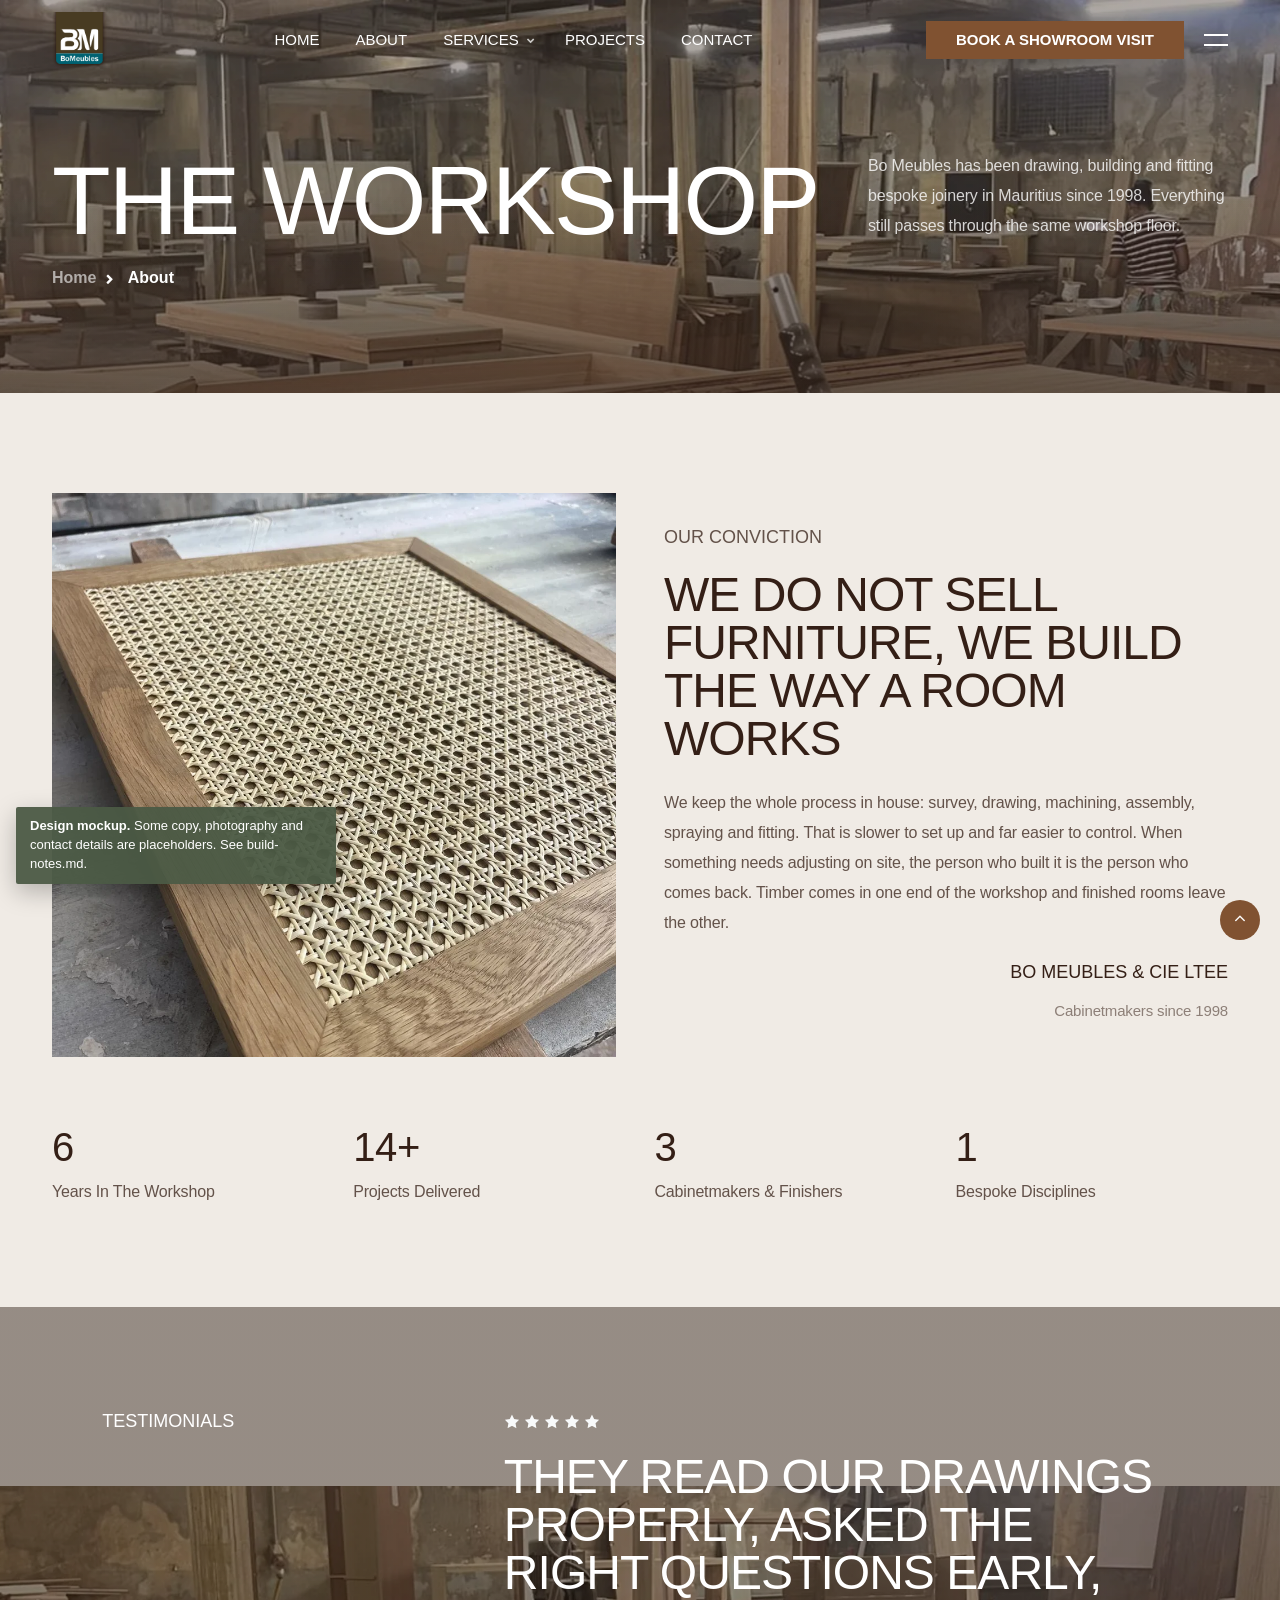
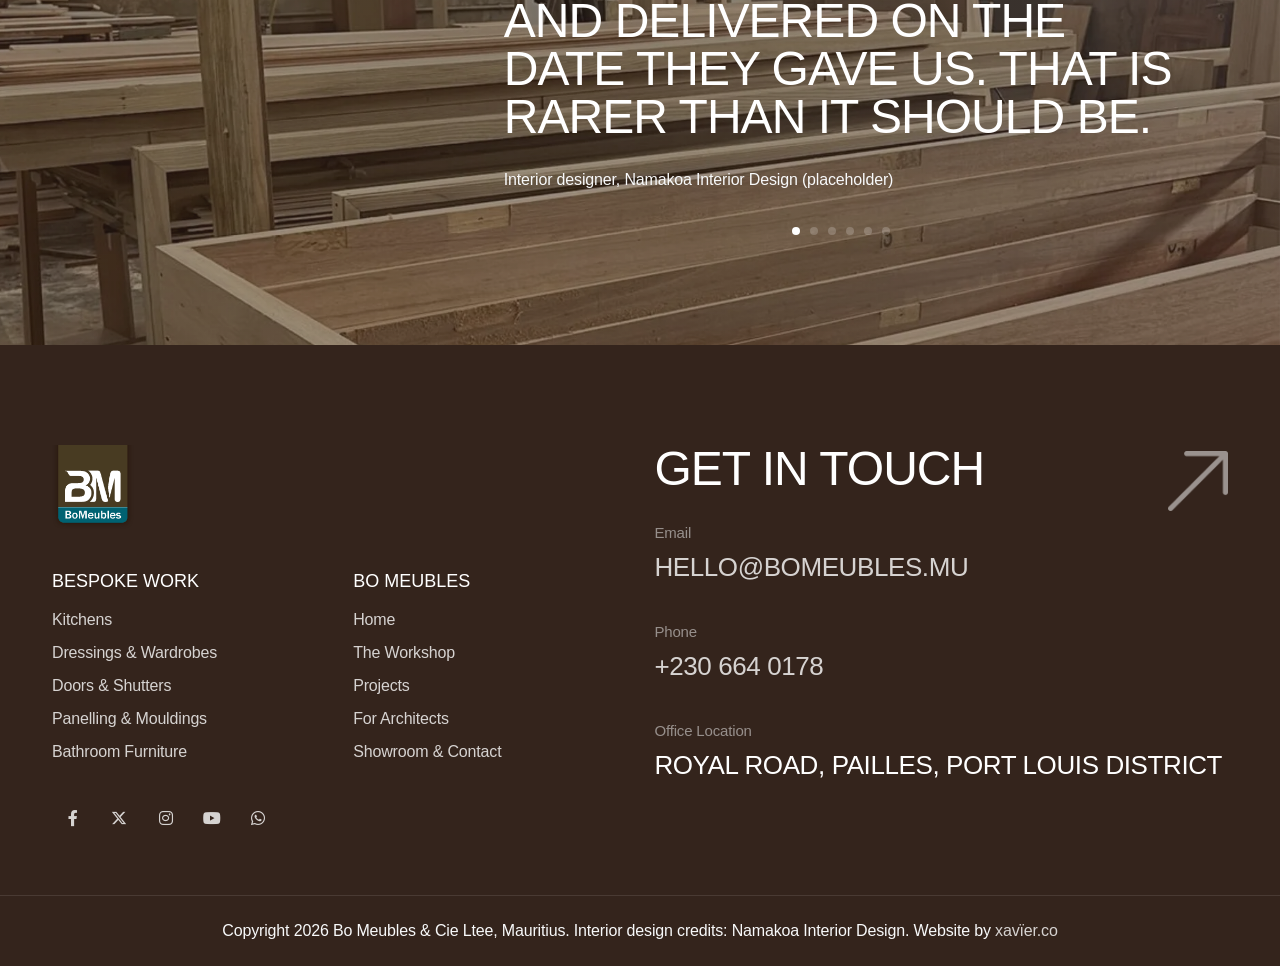
==== commit f35e3efb: "Replace placeholder wordmark with the Bo Meubles badge logo The supplied mark is a square badge, so " ====
--- a/about.html
+++ b/about.html
@@ -3,7 +3,8 @@
 
 <head>
     <title>The workshop | Bo Meubles, Mauritius</title>
-    <link rel="icon" href="images/logo.svg" type="image/svg+xml">
+    <link rel="icon" href="images/favicon-32.png" type="image/png">
+    <link rel="apple-touch-icon" href="images/apple-touch-icon.png">
     <meta content="text/html;charset=utf-8" http-equiv="Content-Type">
     <meta content="width=device-width, initial-scale=1.0" name="viewport" >
     <meta content="Inside the Bo Meubles workshop: cabinetmakers, finishers and fitters building bespoke joinery in Mauritius since 1998." name="description" >
@@ -38,9 +39,9 @@
                                 <!-- logo begin -->
                                 <div id="logo">
                                     <a href="index.html">
-                                        <img class="logo-main" src="images/logo-white.svg" alt="Bo Meubles" >
-                                        <img class="logo-scroll" src="images/logo-white.svg" alt="Bo Meubles" >
-                                        <img class="logo-mobile" src="images/logo-white.svg" alt="Bo Meubles" >
+                                        <img class="logo-main" src="images/logo-bm.png" alt="Bo Meubles" >
+                                        <img class="logo-scroll" src="images/logo-bm.png" alt="Bo Meubles" >
+                                        <img class="logo-mobile" src="images/logo-bm.png" alt="Bo Meubles" >
                                     </a>
                                 </div>
                                 <!-- logo end -->
@@ -264,7 +265,7 @@
             </div>
 
             <div id="extra-content">
-                <img src="images/logo-white.svg" alt="Bo Meubles" class="w-150px">
+                <img src="images/logo-bm.png" alt="Bo Meubles" class="w-150px">
 
                 <div class="spacer-30-line"></div>
 
@@ -372,7 +373,7 @@
             <div class="container">
                 <div class="row g-4 justify-content-between">
                     <div class="col-md-6">
-                        <img src="images/logo-white.svg" alt="Bo Meubles" class="w-170px mb-2">
+                        <img src="images/logo-bm.png" alt="Bo Meubles" class="w-170px mb-2">
                         <div class="spacer-single"></div>
                         <div class="row g-4">
                             <div class="col-md-6">
--- a/css/bo-meubles.css
+++ b/css/bo-meubles.css
@@ -75,3 +75,27 @@
    one h1; this restores the colour the h1 selector was providing. */
 .text-light .h1,
 .section-dark .h1 { color: #fff; }
+
+/* The Bo Meubles mark is a square badge, not the wide wordmark the template
+   ships with. Its slots size by width (--logo-width: 130px), which would make
+   it ~132px tall and blow out the header, so size the badge by height instead
+   and let the width follow. */
+div#logo img,
+.logo-main,
+header .logo-scroll,
+header .logo-mobile {
+  width: auto;
+  max-width: none;
+  height: 56px;
+}
+header.smaller div#logo img,
+header.header-mobile div#logo img { height: 44px; }
+
+/* Footer and side-panel marks use fixed-width utility classes. */
+footer img.w-170px,
+#extra-content img.w-150px,
+footer .logo-footer {
+  width: auto;
+  max-width: none;
+  height: 84px;
+}
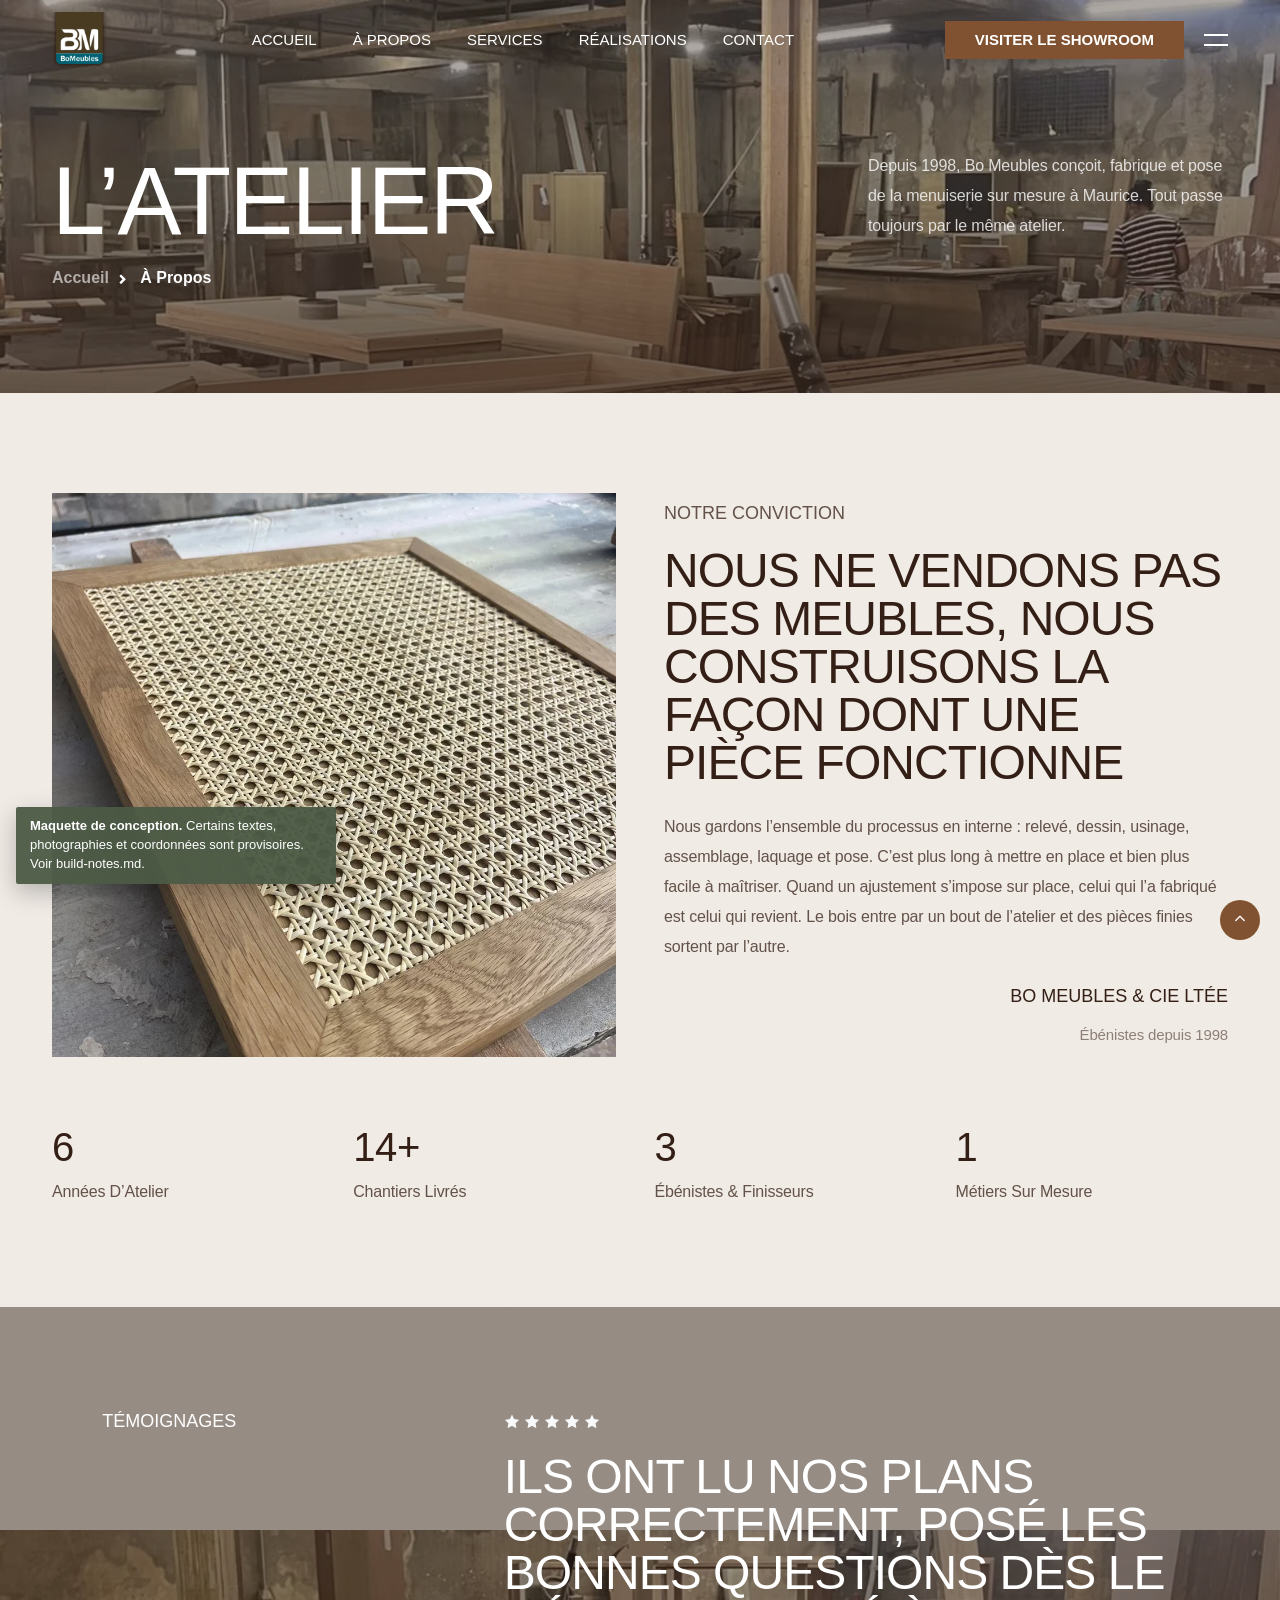
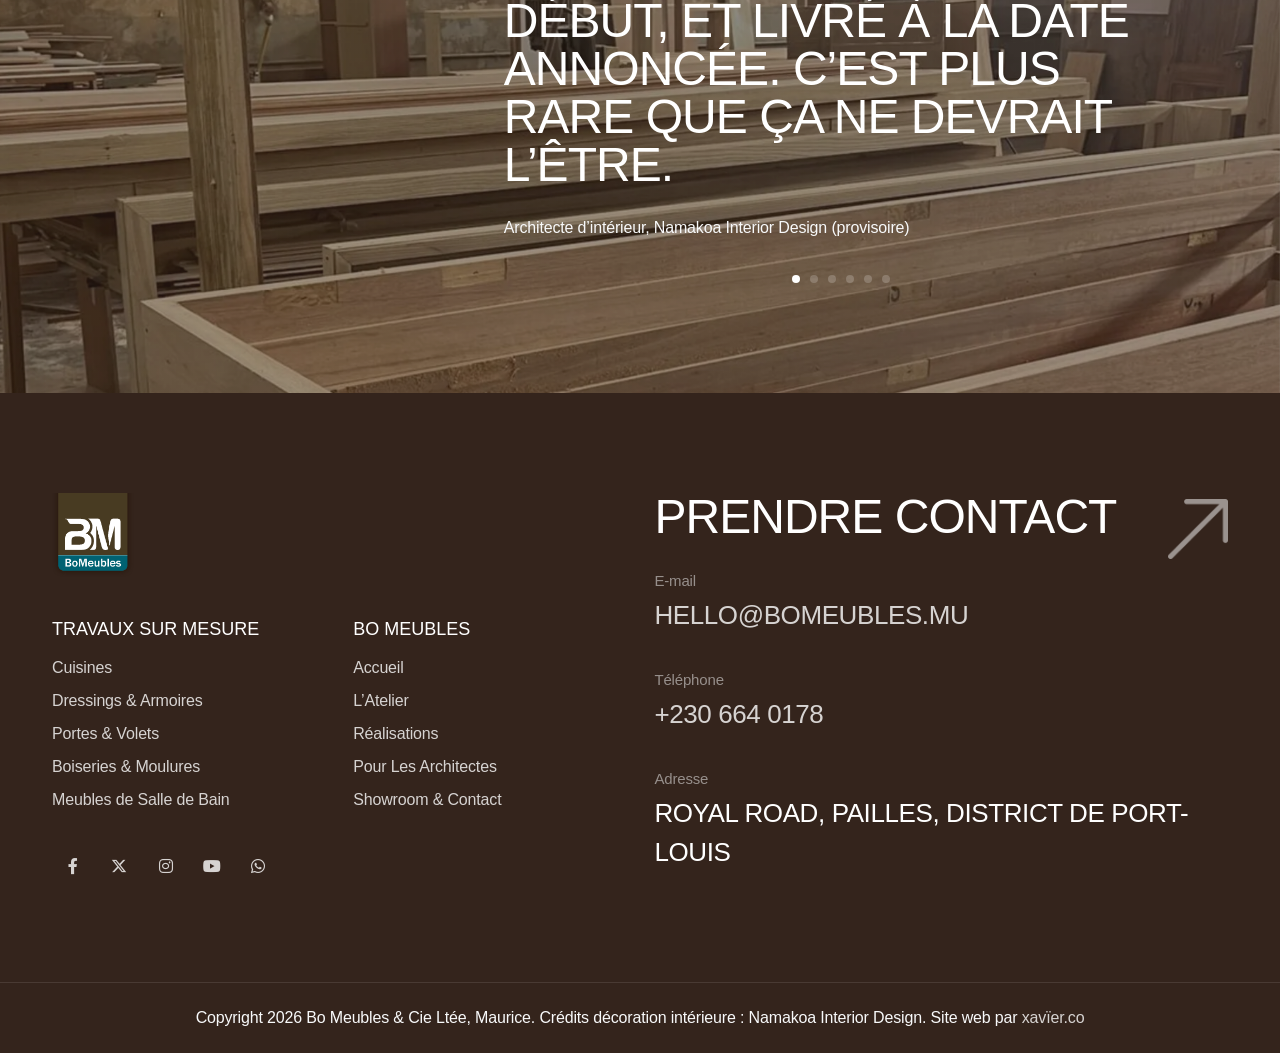
==== commit 741cf27c: "Translate the site to French and give each project a photo gallery Copy: all five pages translated i" ====
--- a/about.html
+++ b/about.html
@@ -1,8 +1,8 @@
 <!DOCTYPE html>
-<html lang="en-GB">
+<html lang="fr">
 
 <head>
-    <title>The workshop | Bo Meubles, Mauritius</title>
+    <title>L’atelier | Bo Meubles, Maurice</title>
     <link rel="icon" href="images/favicon-32.png" type="image/png">
     <link rel="apple-touch-icon" href="images/apple-touch-icon.png">
     <meta content="text/html;charset=utf-8" http-equiv="Content-Type">
@@ -24,10 +24,10 @@
 
 <body>
 
-        <a class="skip-link" href="#content">Skip to content</a>
+        <a class="skip-link" href="#main-content">Aller au contenu</a>
 
         <!-- Mockup banner. Remove this div and the .mock-note rule at build. -->
-        <div class="mock-note"><strong>Design mockup.</strong> Some copy, photography and contact details are placeholders. See build-notes.md.</div>
+        <div class="mock-note"><strong>Maquette de conception.</strong> Certains textes, photographies et coordonnées sont provisoires. Voir build-notes.md.</div>
 
         <!-- header begin -->
         <header class="transparent">
@@ -49,25 +49,17 @@
                             <div class="de-flex-col header-col-mid">
                                 <!-- mainemenu begin -->
                                 <ul id="mainmenu">
-                                    <li><a class="menu-item" href="index.html">Home</a></li>
-                                    <li><a class="menu-item" href="about.html">About</a></li>
-                                    <li><a class="menu-item" href="services.html">Services</a>
-                                        <ul>
-                                            <li><a href="services.html#kitchens">Kitchens</a></li>
-                                            <li><a href="services.html#dressings">Dressings &amp; Wardrobes</a></li>
-                                            <li><a href="services.html#doors">Doors, Shutters &amp; Screens</a></li>
-                                            <li><a href="services.html#panelling">Panelling &amp; Mouldings</a></li>
-                                            <li><a href="services.html#bathroom">Bathroom Furniture</a></li>
-                                        </ul>
-                                    </li>
-                                    <li><a class="menu-item" href="projects.html">Projects</a></li>
+                                    <li><a class="menu-item" href="index.html">Accueil</a></li>
+                                    <li><a class="menu-item" href="about.html">À Propos</a></li>
+                                    <li><a class="menu-item" href="services.html">Services</a></li>
+                                    <li><a class="menu-item" href="projects.html">Réalisations</a></li>
                                     <li><a class="menu-item" href="contact.html">Contact</a></li>
                                 </ul>
                                 <!-- mainmenu end -->
                             </div>
                             <div class="de-flex-col">
                                 <div class="menu_side_area">
-                                    <a href="contact.html" class="btn-main fx-slide"><span>Book a Showroom Visit</span></a>
+                                    <a href="contact.html" class="btn-main fx-slide"><span>Visiter le Showroom</span></a>
                                     <span id="menu-btn"></span>
                                 </div>
 
@@ -84,7 +76,7 @@
         <!-- header close -->
         
         <!-- content begin -->
-        <main id="main-content">
+        <main id="main-content" tabindex="-1">
 
             <a href="#" id="back-to-top"></a>
                     
@@ -93,20 +85,20 @@
             <!-- page preloader close -->
 
             <section class="bg-dark text-light relative jarallax">
-                <img src="images/background/2.webp" alt="The main workshop bay with benches and machinery" class="jarallax-img">
+                <img src="images/background/2.webp" alt="La halle principale de l’atelier, avec établis et machines" class="jarallax-img">
                 <div class="container relative z-2">
                     <div class="row gy-4 gx-5 align-items-center">
                         <div class="col-md-8">
                             <div class="spacer-double sm-hide"></div>
-                            <h1 class="mb-3 wow fadeInUp" data-wow-delay=".2s">The Workshop</h1>
+                            <h1 class="mb-3 wow fadeInUp" data-wow-delay=".2s">L’Atelier</h1>
                             <ul class="crumb wow fadeInUp">
-                                <li><a href="index.html">Home</a></li>
-                                <li class="active">About</li>
+                                <li><a href="index.html">Accueil</a></li>
+                                <li class="active">À Propos</li>
                             </ul>   
                         </div>
                         <div class="col-md-4">
                             <p class="mb-0 wow fadeInRight" data-wow-delay=".2s">
-                                Bo Meubles has been drawing, building and fitting bespoke joinery in Mauritius since 1998. Everything still passes through the same workshop floor.
+                                Depuis 1998, Bo Meubles conçoit, fabrique et pose de la menuiserie sur mesure à Maurice. Tout passe toujours par le même atelier.
                             </p>
                         </div>
                     </div>
@@ -120,16 +112,16 @@
                     <div class="row g-4 gx-5 justify-content-end align-items-center">
                         <div class="col-md-6">
                             <div class="relative wow zoomIn overflow-hidden rounded-1">
-                                <img src="images/misc/s1.webp" alt="Woven cane panel set into a solid oak frame on the workshop floor" class="w-100 rounded-1 wow scaleIn">
+                                <img src="images/misc/s1.webp" alt="Panneau de cannage tressé serti dans un cadre en chêne massif, sur le sol de l’atelier" class="w-100 rounded-1 wow scaleIn">
                             </div>
                         </div>
                         <div class="col-md-6">
-                            <div class="subtitle">Our Conviction</div>
-                            <h2 class="wow fadeInRight" data-wow-delay=".2s">We do not sell furniture, we build the way a room works</h2>
-                            <p class="wow fadeInRight" data-wow-delay=".4s">We keep the whole process in house: survey, drawing, machining, assembly, spraying and fitting. That is slower to set up and far easier to control. When something needs adjusting on site, the person who built it is the person who comes back. Timber comes in one end of the workshop and finished rooms leave the other.</p>
+                            <div class="subtitle">Notre Conviction</div>
+                            <h2 class="wow fadeInRight" data-wow-delay=".2s">Nous ne vendons pas des meubles, nous construisons la façon dont une pièce fonctionne</h2>
+                            <p class="wow fadeInRight" data-wow-delay=".4s">Nous gardons l’ensemble du processus en interne : relevé, dessin, usinage, assemblage, laquage et pose. C’est plus long à mettre en place et bien plus facile à maîtriser. Quand un ajustement s’impose sur place, celui qui l’a fabriqué est celui qui revient. Le bois entre par un bout de l’atelier et des pièces finies sortent par l’autre.</p>
                             <div class="text-end wow fadeInRight" data-wow-delay=".6s">
-                                <h3 class="hs-5">Bo Meubles &amp; Cie Ltee</h3>
-                                <div class="fs-15 op-7">Cabinetmakers since 1998</div>
+                                <h3 class="hs-5">Bo Meubles &amp; Cie Ltée</h3>
+                                <div class="fs-15 op-7">Ébénistes depuis 1998</div>
                             </div>
                         </div>
                     </div>
@@ -140,25 +132,25 @@
                         <div class="col-md-3 col-sm-6">
                             <div class="de_count wow fadeInRight" data-wow-delay=".0s">
                                 <h3 class="fs-40 mb-0"><span class="timer" data-to="27" data-speed="3000">0</span></h3>
-                                Years In The Workshop
+                                Années D’Atelier
                             </div>
                         </div>
                         <div class="col-md-3 col-sm-6">
                             <div class="de_count wow fadeInRight" data-wow-delay=".2s">
                                 <h3 class="fs-40 mb-0"><span class="timer" data-to="60" data-speed="3000">0</span>+</h3>
-                                Projects Delivered
+                                Chantiers Livrés
                             </div>
                         </div>
                         <div class="col-md-3 col-sm-6">
                             <div class="de_count wow fadeInRight" data-wow-delay=".4s">
                                 <h3 class="fs-40 mb-0"><span class="timer" data-to="14" data-speed="3000">0</span></h3>
-                                Cabinetmakers &amp; Finishers
+                                Ébénistes &amp; Finisseurs
                             </div>
                         </div>
                         <div class="col-md-3 col-sm-6">
                             <div class="de_count wow fadeInRight" data-wow-delay=".6s">
                                 <h3 class="fs-40 mb-0"><span class="timer" data-to="5" data-speed="3000">0</span></h3>
-                                Bespoke Disciplines
+                                Métiers Sur Mesure
                             </div>
                         </div>
                     </div>
@@ -166,13 +158,13 @@
             </section>
 
             <section class="text-light jarallax">
-                <img src="images/background/1.webp" alt="Stacks of prepared timber inside the Bo Meubles workshop" class="jarallax-img">
+                <img src="images/background/1.webp" alt="Piles de bois débité à l’intérieur de l’atelier Bo Meubles" class="jarallax-img">
                 <div class="sw-overlay op-6"></div>
                 <div class="container relative z-2">
                     <div class="row g-4 justify-content-center">
                         <div class="col-md-4">
                             <div class="subtitle">
-                                Testimonials
+                                Témoignages
                             </div>
                         </div>
                         <div class="col-md-7">
@@ -185,63 +177,63 @@
                                         <i class="icofont-star"></i>
                                         <i class="icofont-star"></i>
                                     </span>
-                                    <h2 class="mb-4 wow fadeInUp">They read our drawings properly, asked the right questions early, and delivered on the date they gave us. That is rarer than it should be.</h2>
-                                    <span class="wow fadeInUp">Interior designer, Namakoa Interior Design (placeholder)</span>
-                                </div>
-                                <div class="item">
-                                    <span class="d-stars d-block mb-3">
-                                        <i class="icofont-star"></i>
-                                        <i class="icofont-star"></i>
-                                        <i class="icofont-star"></i>
-                                        <i class="icofont-star"></i>
-                                        <i class="icofont-star"></i>
-                                    </span>
-                                    <h2 class="mb-4 wow fadeInUp">Our kitchen has an awkward angle in one corner. Nobody else wanted to touch it. Bo Meubles made it look deliberate.</h2>
-                                    <span class="wow fadeInUp">Private client, Black River (placeholder)</span>
-                                </div>
-                                <div class="item">
-                                    <span class="d-stars d-block mb-3">
-                                        <i class="icofont-star"></i>
-                                        <i class="icofont-star"></i>
-                                        <i class="icofont-star"></i>
-                                        <i class="icofont-star"></i>
-                                        <i class="icofont-star"></i>
-                                    </span>
-                                    <h2 class="mb-4 wow fadeInUp">They built the bar in Mauritius, shipped it to Rodrigues and fitted it themselves. The whole job was one phone number.</h2>
-                                    <span class="wow fadeInUp">Operations manager, Tekoma Boutik Hotel (placeholder)</span>
-                                </div>
-                                <div class="item">
-                                    <span class="d-stars d-block mb-3">
-                                        <i class="icofont-star"></i>
-                                        <i class="icofont-star"></i>
-                                        <i class="icofont-star"></i>
-                                        <i class="icofont-star"></i>
-                                        <i class="icofont-star"></i>
-                                    </span>
-                                    <h2 class="mb-4 wow fadeInUp">The shop drawings came back dimensioned and on time, so the site programme never slipped because of joinery.</h2>
-                                    <span class="wow fadeInUp">Project architect, Moka (placeholder)</span>
-                                </div>
-                                <div class="item">
-                                    <span class="d-stars d-block mb-3">
-                                        <i class="icofont-star"></i>
-                                        <i class="icofont-star"></i>
-                                        <i class="icofont-star"></i>
-                                        <i class="icofont-star"></i>
-                                        <i class="icofont-star"></i>
-                                    </span>
-                                    <h2 class="mb-4 wow fadeInUp">Two years on, every drawer still closes the way it did on the first day. That is what we paid for.</h2>
-                                    <span class="wow fadeInUp">Private client, Mont Choisy (placeholder)</span>
-                                </div>
-                                <div class="item">
-                                    <span class="d-stars d-block mb-3">
-                                        <i class="icofont-star"></i>
-                                        <i class="icofont-star"></i>
-                                        <i class="icofont-star"></i>
-                                        <i class="icofont-star"></i>
-                                        <i class="icofont-star"></i>
-                                    </span>
-                                    <h2 class="mb-4 wow fadeInUp">We asked them to match a cornice profile from an old colonial house. They machined it and you cannot tell the new from the old.</h2>
-                                    <span class="wow fadeInUp">Private client, Port Louis (placeholder)</span>
+                                    <h2 class="mb-4 wow fadeInUp">Ils ont lu nos plans correctement, posé les bonnes questions dès le début, et livré à la date annoncée. C’est plus rare que ça ne devrait l’être.</h2>
+                                    <span class="wow fadeInUp">Architecte d’intérieur, Namakoa Interior Design (provisoire)</span>
+                                </div>
+                                <div class="item">
+                                    <span class="d-stars d-block mb-3">
+                                        <i class="icofont-star"></i>
+                                        <i class="icofont-star"></i>
+                                        <i class="icofont-star"></i>
+                                        <i class="icofont-star"></i>
+                                        <i class="icofont-star"></i>
+                                    </span>
+                                    <h2 class="mb-4 wow fadeInUp">Notre cuisine a un angle difficile dans un coin. Personne d’autre ne voulait y toucher. Bo Meubles en a fait un parti pris.</h2>
+                                    <span class="wow fadeInUp">Client privé, Rivière Noire (provisoire)</span>
+                                </div>
+                                <div class="item">
+                                    <span class="d-stars d-block mb-3">
+                                        <i class="icofont-star"></i>
+                                        <i class="icofont-star"></i>
+                                        <i class="icofont-star"></i>
+                                        <i class="icofont-star"></i>
+                                        <i class="icofont-star"></i>
+                                    </span>
+                                    <h2 class="mb-4 wow fadeInUp">Ils ont fabriqué le bar à Maurice, l’ont expédié à Rodrigues et l’ont posé eux-mêmes. Tout le chantier tenait en un seul numéro de téléphone.</h2>
+                                    <span class="wow fadeInUp">Responsable d’exploitation, Tekoma Boutik Hotel (provisoire)</span>
+                                </div>
+                                <div class="item">
+                                    <span class="d-stars d-block mb-3">
+                                        <i class="icofont-star"></i>
+                                        <i class="icofont-star"></i>
+                                        <i class="icofont-star"></i>
+                                        <i class="icofont-star"></i>
+                                        <i class="icofont-star"></i>
+                                    </span>
+                                    <h2 class="mb-4 wow fadeInUp">Les plans d’exécution sont revenus cotés et dans les délais, si bien que le planning de chantier n’a jamais glissé à cause de la menuiserie.</h2>
+                                    <span class="wow fadeInUp">Architecte du projet, Moka (provisoire)</span>
+                                </div>
+                                <div class="item">
+                                    <span class="d-stars d-block mb-3">
+                                        <i class="icofont-star"></i>
+                                        <i class="icofont-star"></i>
+                                        <i class="icofont-star"></i>
+                                        <i class="icofont-star"></i>
+                                        <i class="icofont-star"></i>
+                                    </span>
+                                    <h2 class="mb-4 wow fadeInUp">Deux ans après, chaque tiroir se ferme comme au premier jour. C’est exactement ce que nous avons payé.</h2>
+                                    <span class="wow fadeInUp">Client privé, Mont Choisy (provisoire)</span>
+                                </div>
+                                <div class="item">
+                                    <span class="d-stars d-block mb-3">
+                                        <i class="icofont-star"></i>
+                                        <i class="icofont-star"></i>
+                                        <i class="icofont-star"></i>
+                                        <i class="icofont-star"></i>
+                                        <i class="icofont-star"></i>
+                                    </span>
+                                    <h2 class="mb-4 wow fadeInUp">Nous leur avons demandé de reproduire le profil d’une corniche d’une vieille maison coloniale. Ils l’ont usiné et on ne distingue pas le neuf de l’ancien.</h2>
+                                    <span class="wow fadeInUp">Client privé, Port-Louis (provisoire)</span>
                                 </div>
                             </div>
                         </div>
@@ -269,7 +261,7 @@
 
                 <div class="spacer-30-line"></div>
 
-                <h4 class="mb-3">Selected Work</h4>
+                <h4 class="mb-3">Réalisations Choisies</h4>
 
                 <div class="row g-4">
                     <div class="col-lg-6">
@@ -278,7 +270,7 @@
                                 <a href="projects.html" class="d-block hover relative text-light">
                                     <img src="images/misc/up-right-arrow.webp" class="abs w-40 p-4 z-2 top-0 end-0 p-4 hover-op-1" alt="">
                                     <div class="relative overflow-hidden rounded-1 wow scaleIn" data-wow-duration="1.5s">
-                                        <img src="images/projects-wide/1.webp" alt="Arched built-in wall library with integrated lighting behind a rust coloured sofa" class="w-100 hover-scale-1-2">
+                                        <img src="images/projects-wide/1.webp" alt="Bibliothèque murale intégrée en arche avec éclairage incorporé, derrière un canapé rouille" class="w-100 hover-scale-1-2">
                                     </div>
                                     <div class="gradient-edge-top op-5 h-70"></div>
                                 </a>
@@ -292,7 +284,7 @@
                                 <a href="projects.html" class="d-block hover relative text-light">
                                     <img src="images/misc/up-right-arrow.webp" class="abs w-40 p-4 z-2 top-0 end-0 p-4 hover-op-1" alt="">
                                     <div class="relative overflow-hidden rounded-1 wow scaleIn" data-wow-duration="1.5s">
-                                        <img src="images/projects-wide/2.webp" alt="Reception desk in stone and timber behind a slatted screen at the Necker offices" class="w-100 hover-scale-1-2">
+                                        <img src="images/projects-wide/2.webp" alt="Banque d’accueil en pierre et bois derrière un claustra à lattes, aux bureaux Necker" class="w-100 hover-scale-1-2">
                                     </div>
                                     <div class="gradient-edge-top op-5 h-70"></div>
                                 </a>
@@ -306,7 +298,7 @@
                                 <a href="projects.html" class="d-block hover relative text-light">
                                     <img src="images/misc/up-right-arrow.webp" class="abs w-40 p-4 z-2 top-0 end-0 p-4 hover-op-1" alt="">
                                     <div class="relative overflow-hidden rounded-1 wow scaleIn" data-wow-duration="1.5s">
-                                        <img src="images/projects-wide/3.webp" alt="Hotel bar with a dark timber counter and woven pendant lights at Tekoma" class="w-100 hover-scale-1-2">
+                                        <img src="images/projects-wide/3.webp" alt="Bar d’hôtel avec comptoir en bois foncé et suspensions tressées, au Tekoma" class="w-100 hover-scale-1-2">
                                     </div>
                                     <div class="gradient-edge-top op-5 h-70"></div>
                                 </a>
@@ -320,7 +312,7 @@
                                 <a href="projects.html" class="d-block hover relative text-light">
                                     <img src="images/misc/up-right-arrow.webp" class="abs w-40 p-4 z-2 top-0 end-0 p-4 hover-op-1" alt="">
                                     <div class="relative overflow-hidden rounded-1 wow scaleIn" data-wow-duration="1.5s">
-                                        <img src="images/projects-wide/4.webp" alt="Open plan living space with fitted joinery and a built-in timber desk" class="w-100 hover-scale-1-2">
+                                        <img src="images/projects-wide/4.webp" alt="Séjour ouvert avec menuiserie intégrée et bureau encastré en bois" class="w-100 hover-scale-1-2">
                                     </div>
                                     <div class="gradient-edge-top op-5 h-70"></div>
                                 </a>
@@ -333,29 +325,29 @@
 
                 <div class="spacer-30-line"></div>
 
-                <h4 class="mb-3">What We Make</h4>
+                <h4 class="mb-3">Ce Que Nous Fabriquons</h4>
 
                 <ul class="ul-check">
-                    <li><a href="services.html#kitchens">Kitchens</a></li>
-                    <li><a href="services.html#dressings">Dressings &amp; Wardrobes</a></li>
-                    <li><a href="services.html#doors">Doors, Shutters &amp; Screens</a></li>
-                    <li><a href="services.html#panelling">Panelling &amp; Mouldings</a></li>
-                    <li><a href="services.html#bathroom">Bathroom Furniture</a></li>
-                    <li><a href="services.html#commercial">Commercial Fit-Outs</a></li>
+                    <li><a href="services.html">Cuisines</a></li>
+                    <li><a href="services.html">Dressings &amp; Armoires</a></li>
+                    <li><a href="services.html">Portes, Volets &amp; Claustras</a></li>
+                    <li><a href="services.html">Boiseries &amp; Moulures</a></li>
+                    <li><a href="services.html">Meubles de Salle de Bain</a></li>
+                    <li><a href="services.html">Agencements Professionnels</a></li>
                 </ul>
 
 
                 <div class="spacer-30-line"></div>
 
-                <h4>Contact Us</h4>
-                <div><i class="icofont-clock-time me-2 id-color"></i>Monday to Friday 08.00 - 16.30, Saturday 08.00 - 12.00</div>
-                <div><i class="icofont-location-pin me-2 id-color"></i>Royal Road, Pailles, Port Louis District</div>
+                <h4>Nous Contacter</h4>
+                <div><i class="icofont-clock-time me-2 id-color"></i>Du lundi au vendredi 08h00 - 16h30, samedi 08h00 - 12h00</div>
+                <div><i class="icofont-location-pin me-2 id-color"></i>Royal Road, Pailles, District de Port-Louis</div>
                 <div><i class="icofont-envelope me-2 id-color"></i><a href="mailto:hello@bomeubles.mu">hello@bomeubles.mu</a></div>
 
                 <div class="spacer-30-line"></div>
 
-                <h4>About Bo Meubles</h4>
-                <p>Bo Meubles is a Mauritian cabinetmaker. We draw, build and fit bespoke kitchens, dressings, doors, panelling and furniture for private houses, offices and hotels. Everything is measured on site, made in our own workshop and installed by the people who built it.</p>
+                <h4>À Propos de Bo Meubles</h4>
+                <p>Bo Meubles est un ébéniste mauricien. Nous concevons, fabriquons et posons cuisines, dressings, portes, boiseries et mobilier sur mesure pour maisons privées, bureaux et hôtels. Tout est relevé sur place, fabriqué dans notre propre atelier et installé par ceux qui l’ont construit.</p>
 
                 <div class="social-icons">
                     <a href="#"><i class="fa-brands fa-facebook-f"></i></a>
@@ -378,13 +370,13 @@
                         <div class="row g-4">
                             <div class="col-md-6">
                                 <div class="widget">
-                                    <h2 class="hs-5">Bespoke Work</h2>
+                                    <h2 class="hs-5">Travaux Sur Mesure</h2>
                                     <ul>
-                                        <li><a href="services.html#kitchens">Kitchens</a></li>
-                                        <li><a href="services.html#dressings">Dressings &amp; Wardrobes</a></li>
-                                        <li><a href="services.html#doors">Doors &amp; Shutters</a></li>
-                                        <li><a href="services.html#panelling">Panelling &amp; Mouldings</a></li>
-                                        <li><a href="services.html#bathroom">Bathroom Furniture</a></li>
+                                        <li><a href="services.html">Cuisines</a></li>
+                                        <li><a href="services.html">Dressings &amp; Armoires</a></li>
+                                        <li><a href="services.html">Portes &amp; Volets</a></li>
+                                        <li><a href="services.html">Boiseries &amp; Moulures</a></li>
+                                        <li><a href="services.html">Meubles de Salle de Bain</a></li>
                                     </ul>
                                 </div>
                             </div>
@@ -393,10 +385,10 @@
                                 <div class="widget">
                                     <h2 class="hs-5">Bo Meubles</h2>
                                     <ul>
-                                        <li><a href="index.html">Home</a></li>
-                                        <li><a href="about.html">The Workshop</a></li>
-                                        <li><a href="projects.html">Projects</a></li>
-                                        <li><a href="about.html#partners">For Architects</a></li>
+                                        <li><a href="index.html">Accueil</a></li>
+                                        <li><a href="about.html">L’Atelier</a></li>
+                                        <li><a href="projects.html">Réalisations</a></li>
+                                        <li><a href="contact.html">Pour Les Architectes</a></li>
                                         <li><a href="contact.html">Showroom &amp; Contact</a></li>
                                     </ul>
                                 </div>
@@ -415,23 +407,23 @@
 
                     <div class="col-md-6">
                         <div class="d-flex align-items-center justify-content-between">
-                            <h2>Get in Touch</h2>
+                            <h2>Prendre Contact</h2>
                             <img src="images/ui/up-right-arrow.webp" class="w-60px op-5" alt="">
                         </div>
 
                         <div class="widget">
-                            <div class="op-5 fs-15">Email</div>
+                            <div class="op-5 fs-15">E-mail</div>
                             <h3><a href="mailto:hello@bomeubles.mu">hello@bomeubles.mu</a></h3>
 
                             <div class="spacer-20"></div>      
 
-                            <div class="op-5 fs-15">Phone</div>
+                            <div class="op-5 fs-15">Téléphone</div>
                             <h3><a href="tel:+2306640178">+230 664 0178</a></h3>
 
                             <div class="spacer-20"></div>
 
-                            <div class="op-5 fs-15">Office Location</div>
-                            <h3>Royal Road, Pailles, Port Louis District</h3>
+                            <div class="op-5 fs-15">Adresse</div>
+                            <h3>Royal Road, Pailles, District de Port-Louis</h3>
 
                             <div class="spacer-20"></div>
                       
@@ -443,7 +435,7 @@
                 <div class="container">
                     <div class="row">
                         <div class="col-md-12 text-center">
-                            Copyright 2026 Bo Meubles &amp; Cie Ltee, Mauritius. Interior design credits: Namakoa Interior Design. Website by <a href="https://xavïer.co/?ref=bo-meubles">xavïer.co</a>
+                            Copyright 2026 Bo Meubles &amp; Cie Ltée, Maurice. Crédits décoration intérieure : Namakoa Interior Design. Site web par <a href="https://xavïer.co/?ref=bo-meubles">xavïer.co</a>
                         </div>
                     </div>
                 </div>
@@ -455,6 +447,7 @@
     ================================================== -->
     <script src="js/vendors.js"></script>
     <script src="js/designesia.js"></script>
+    <script src="js/bo-meubles.js"></script>
     
 
 </body>
--- a/css/bo-meubles.css
+++ b/css/bo-meubles.css
@@ -99,3 +99,47 @@
   max-width: none;
   height: 84px;
 }
+
+/* Project galleries -------------------------------------------------------
+   Each project card on the Réalisations page is an .images-group, which
+   designesia.js hands to magnificPopup as its own gallery. The card image is
+   the first item; the thumbnail strip below carries the rest. */
+.gallery-thumbs {
+  display: flex;
+  flex-wrap: wrap;
+  gap: 8px;
+  margin-top: 8px;
+}
+/* Fixed-width tiles rather than fractional tracks: a project with two photos
+   and one with seven then show the same size thumbnail. */
+.gallery-thumbs a {
+  flex: 0 0 96px;
+  display: block;
+  overflow: hidden;
+  border-radius: 2px;
+  line-height: 0;
+}
+.gallery-thumbs img {
+  width: 100%;
+  aspect-ratio: 4 / 3;
+  object-fit: cover;
+  transition: transform .4s ease, opacity .3s ease;
+}
+.gallery-thumbs a:hover img { transform: scale(1.08); opacity: .85; }
+
+/* Photo count on the card, mirroring the .bg-blur chips already in use.
+   Bottom right: the title occupies the top left and the tag chips the
+   bottom left, so this is the only free corner. */
+.gallery-count {
+  bottom: 0;
+  right: 0;
+  margin: 1.5rem;
+  padding: .5rem .75rem;
+  font-size: 13px;
+  line-height: 1;
+  letter-spacing: .02em;
+  color: #fff;
+  background: rgba(0, 0, 0, .35);
+  backdrop-filter: blur(6px);
+  -webkit-backdrop-filter: blur(6px);
+}
